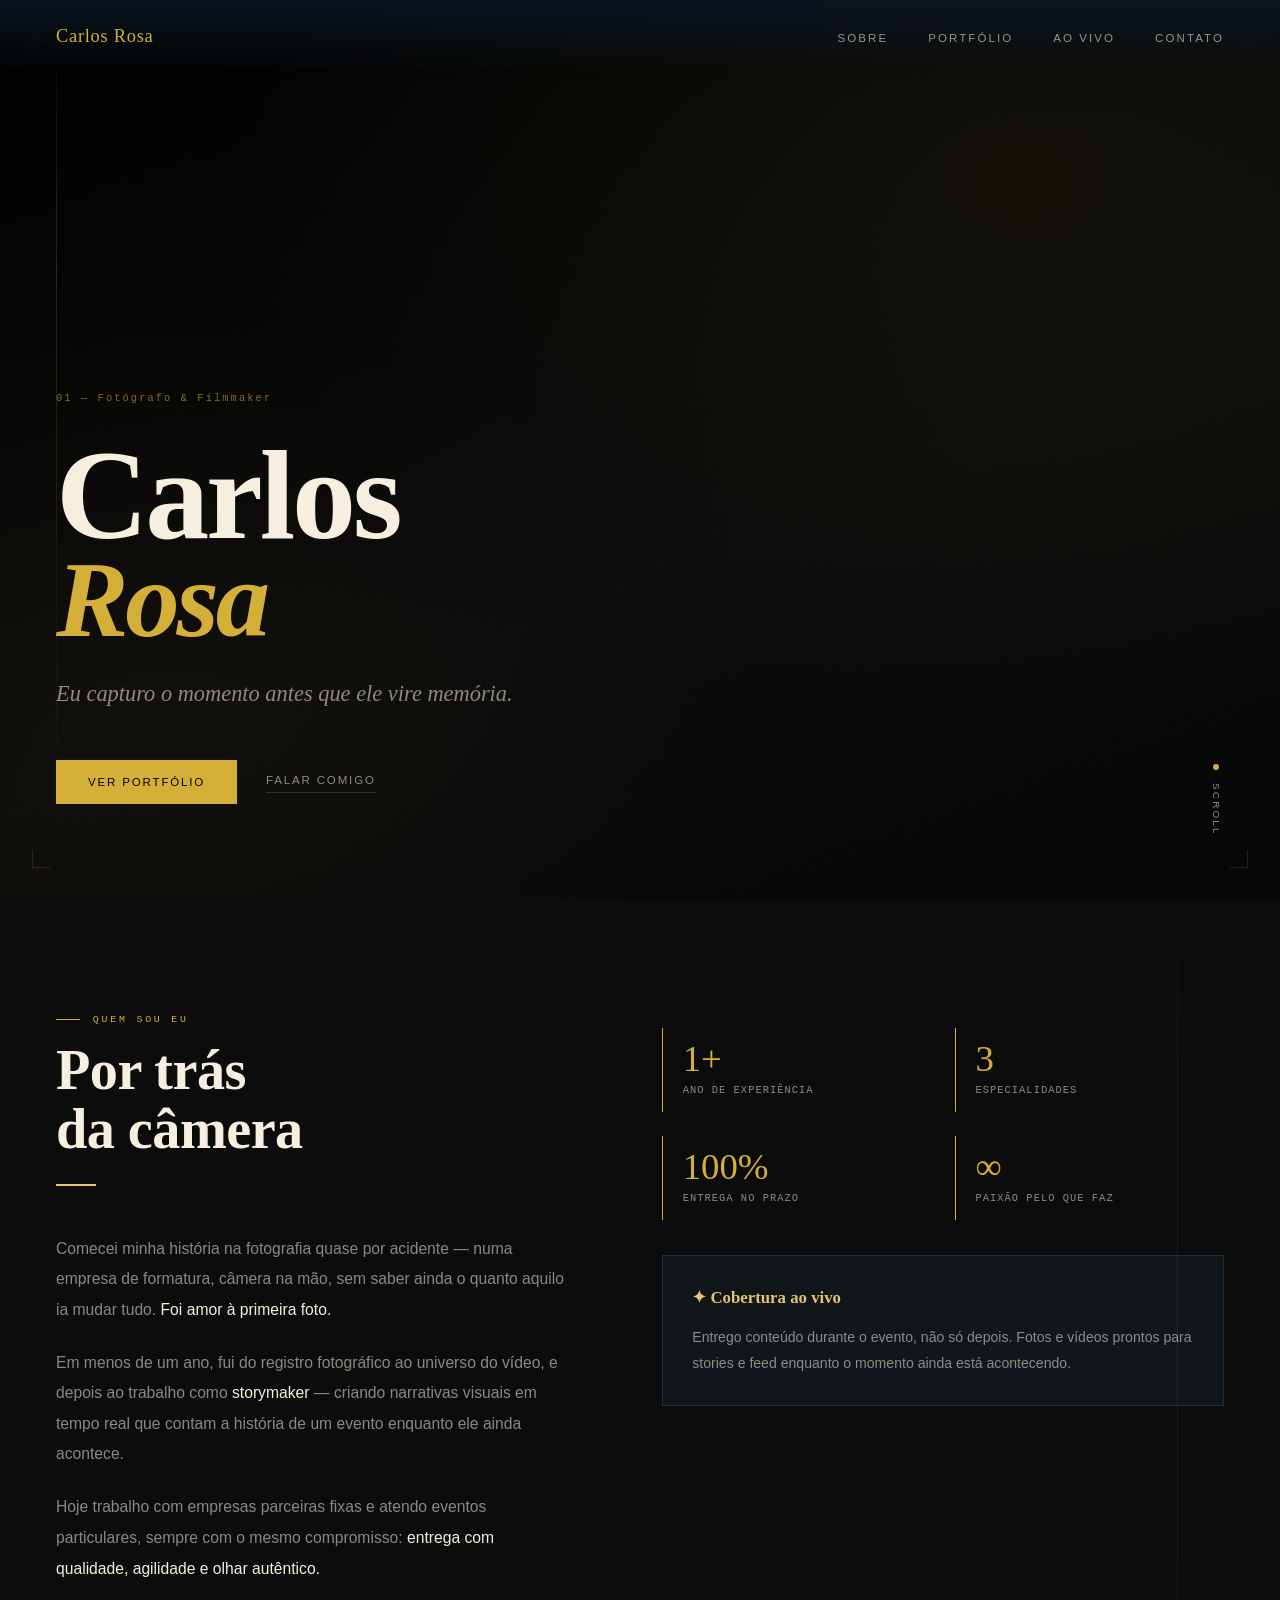
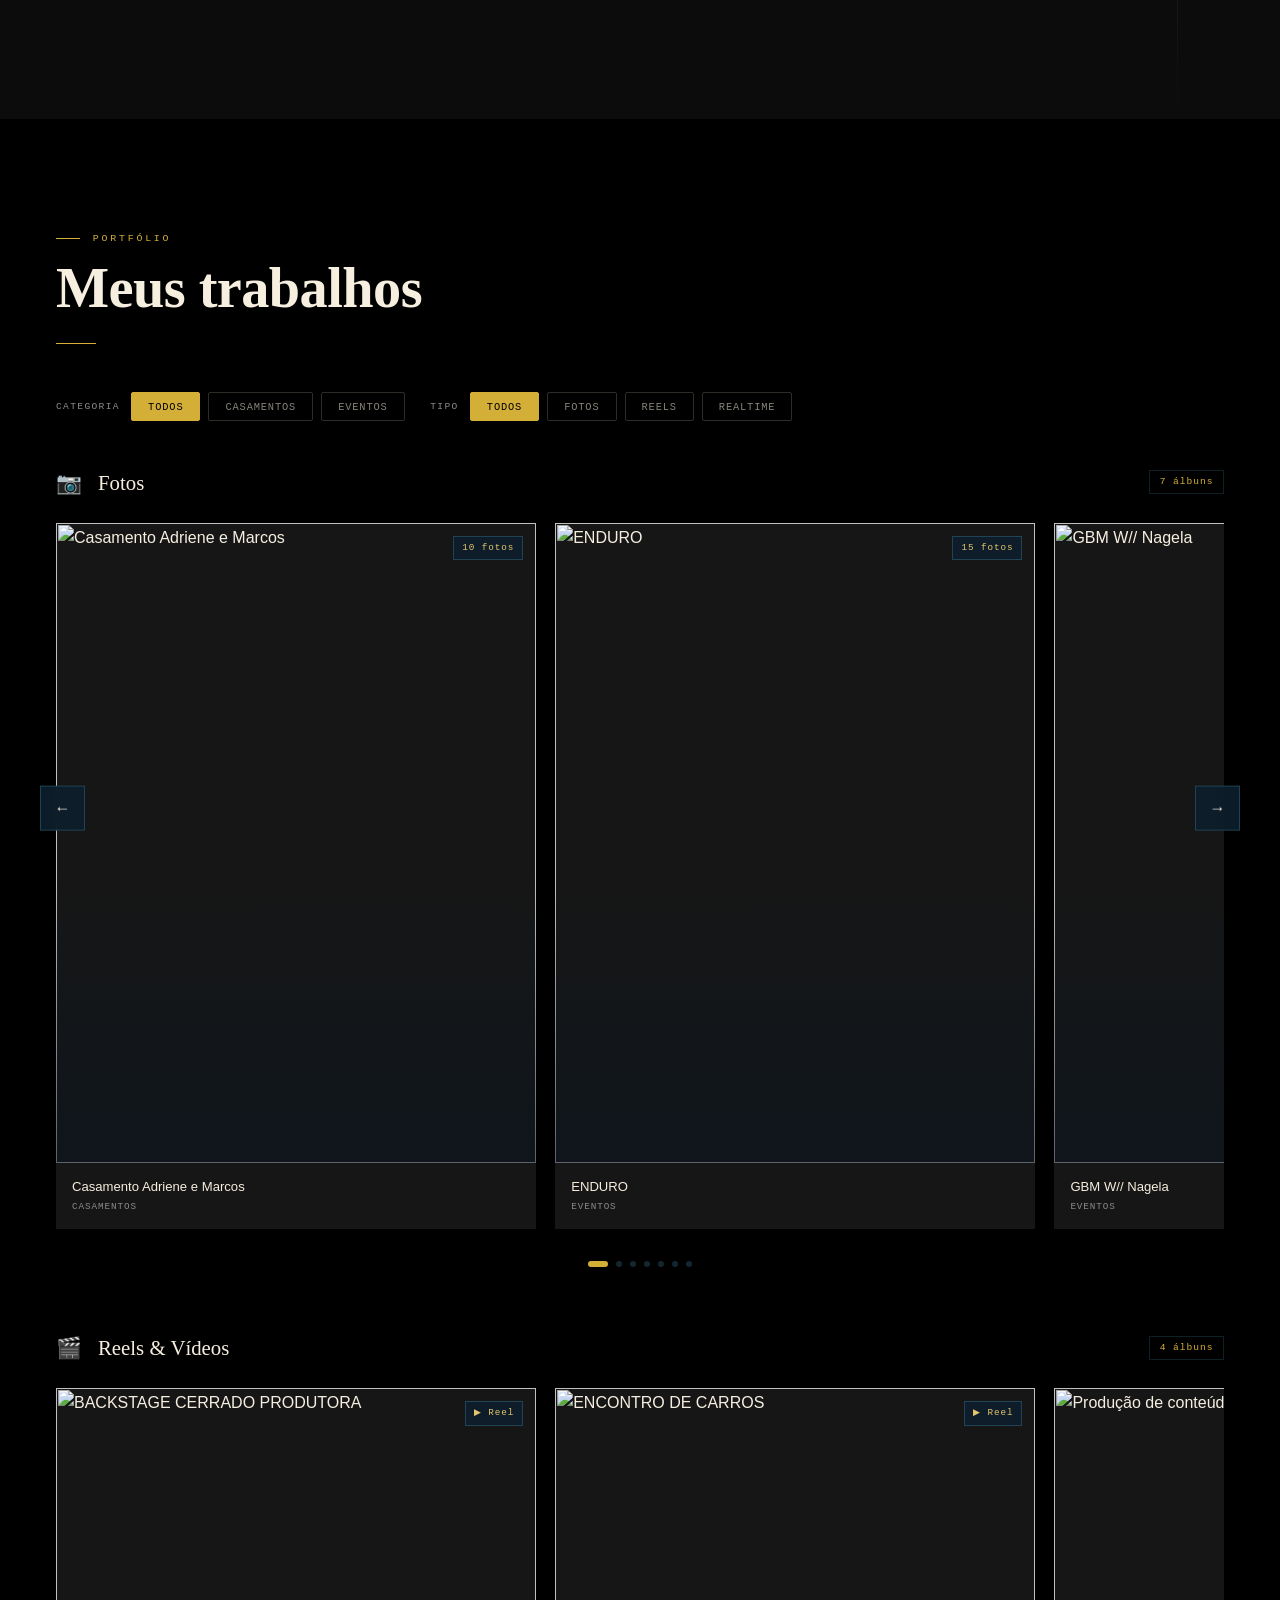
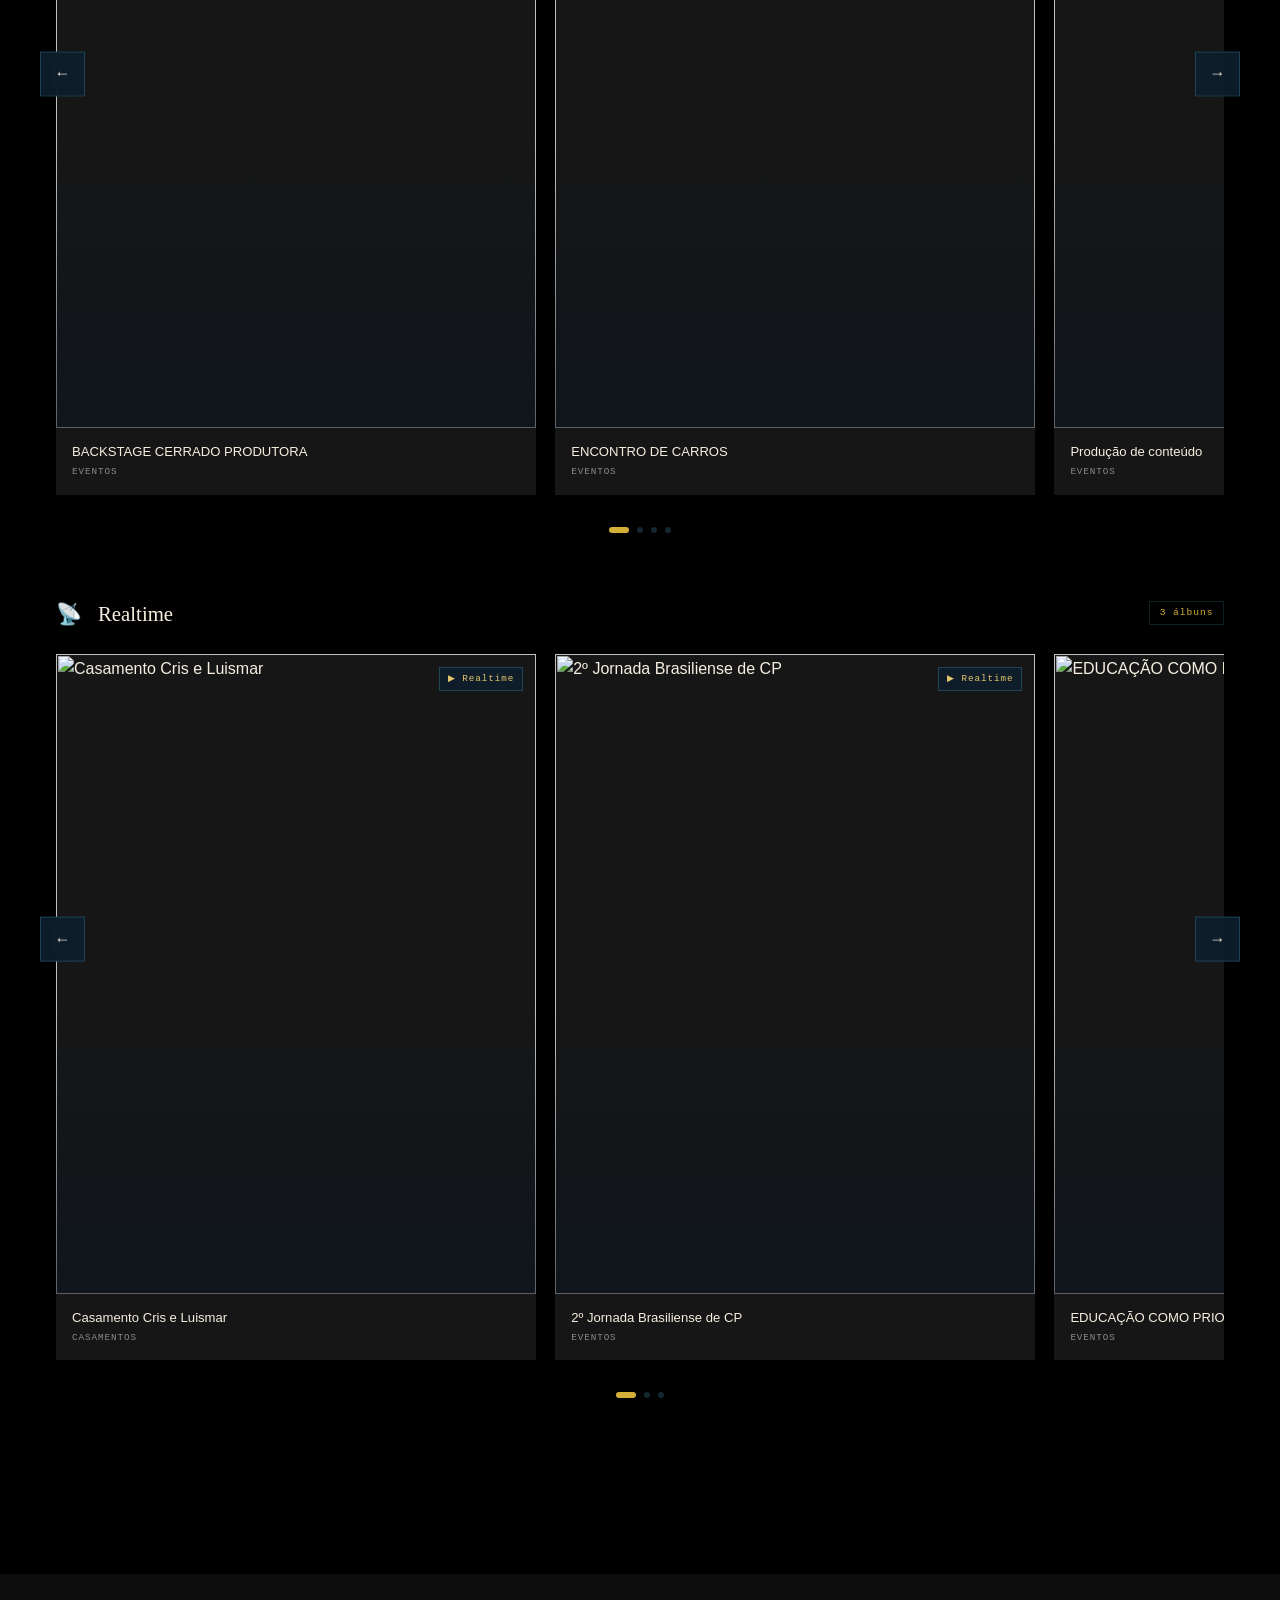
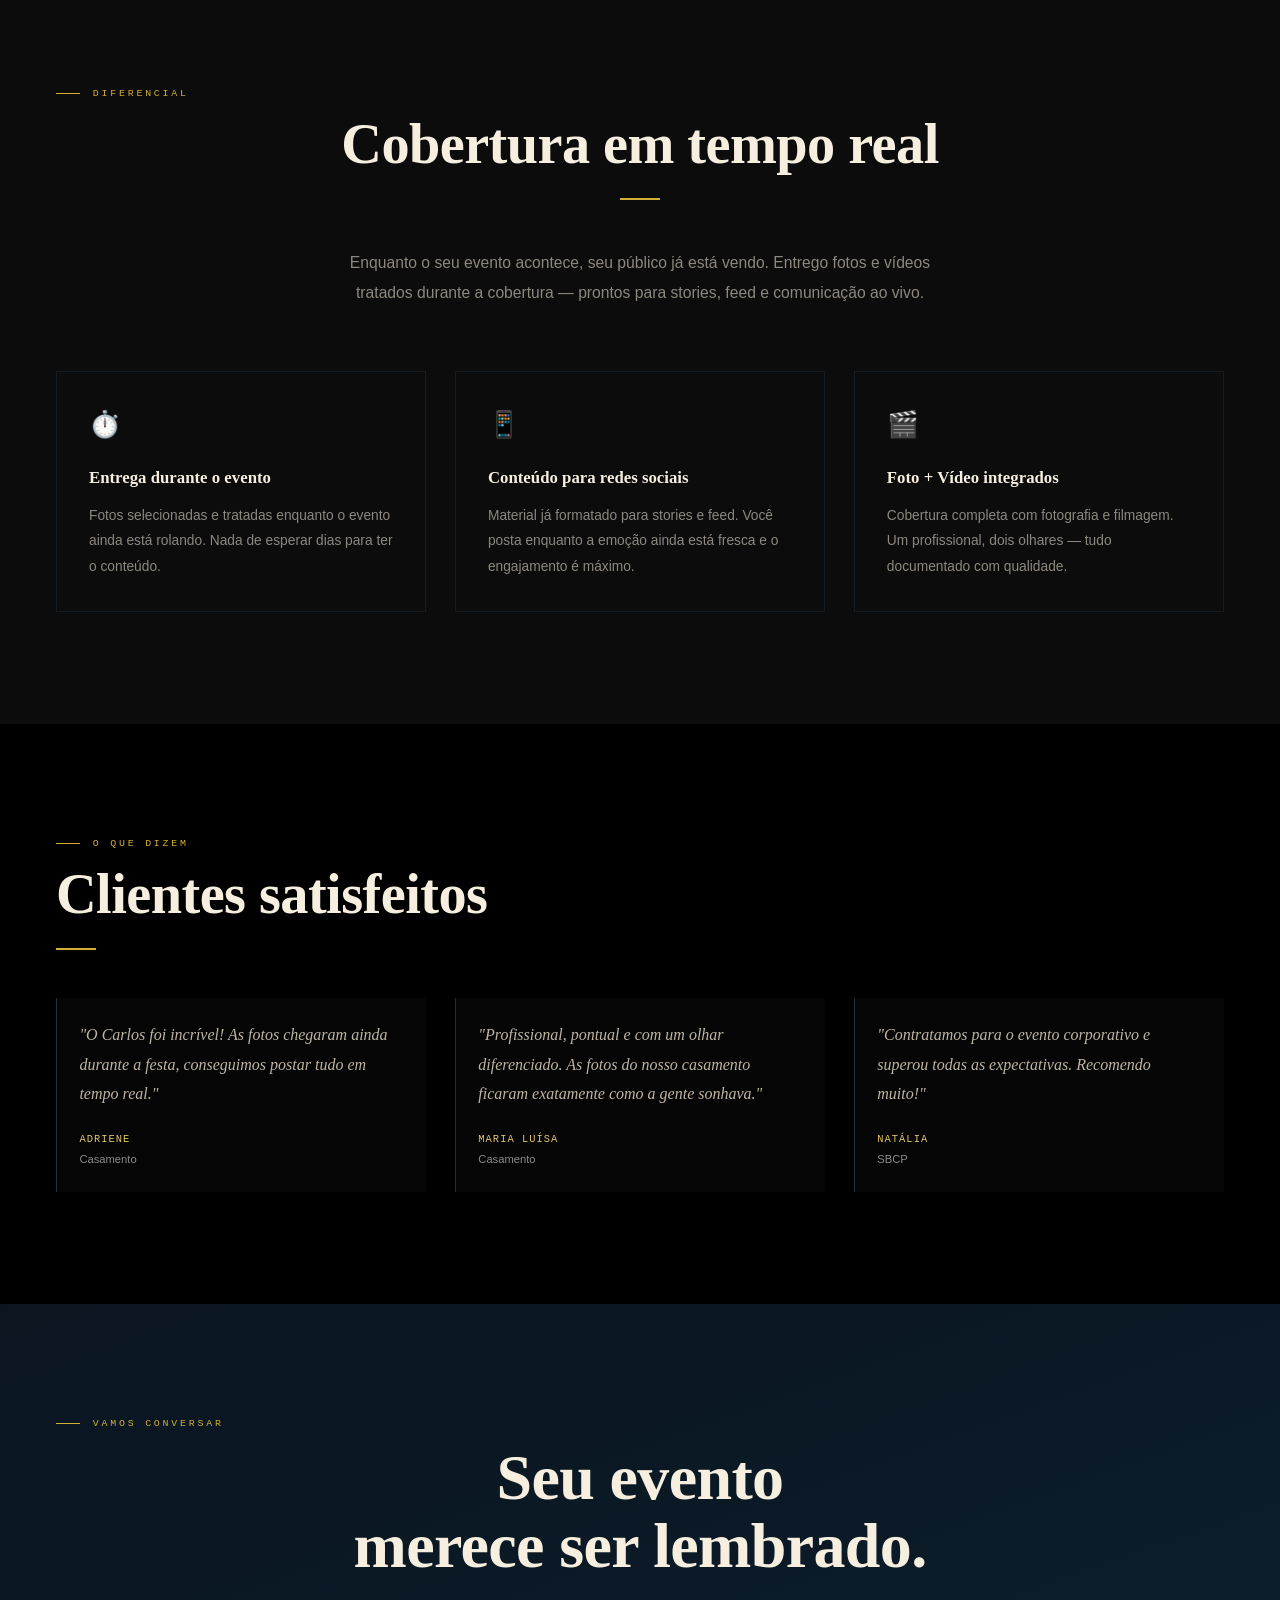
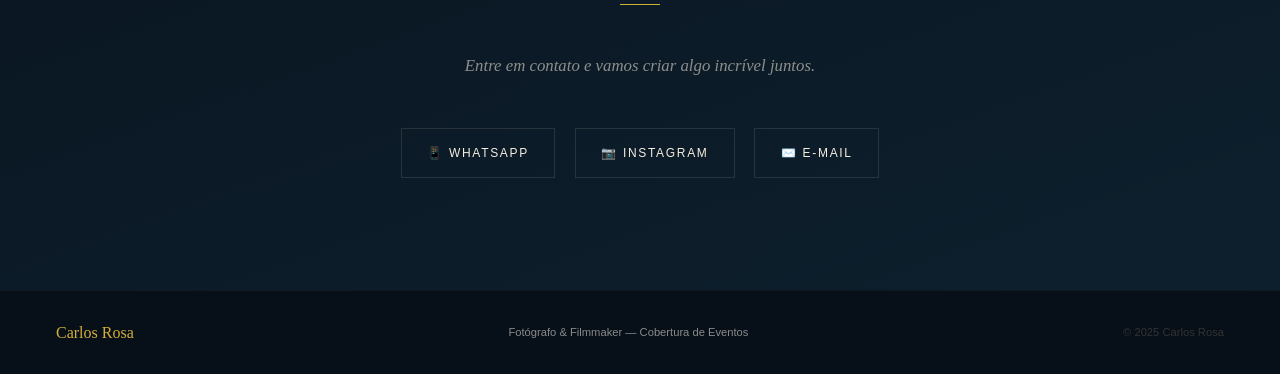
==== frontend/public/index.html @ 54f4d043 "feat: Master Architecture 12 Stages Delivery - End-to-End JWT/Java/Docker" ====
<html lang="pt-BR">

<head>
  <meta charset="UTF-8">
  <meta name="viewport" content="width=device-width, initial-scale=1.0">
  <title>Carlos Rosa — Fotógrafo &amp; Filmmaker</title>
  <meta http-equiv="Content-Security-Policy"
    content="default-src 'self' 'unsafe-inline' https: blob: data:; script-src 'self' 'unsafe-inline' https:; style-src 'self' 'unsafe-inline' https:; img-src 'self' data: blob: https:; media-src 'self' https: data:;">
  <link rel="preconnect" href="https://fonts.googleapis.com">
  <link rel="preconnect" href="https://fonts.gstatic.com" crossorigin>
  <link
    href="https://fonts.googleapis.com/css2?family=Cinzel:wght@400;500;600&family=Inter:wght@300;400;500&display=swap"
    rel="stylesheet">
  <link rel="stylesheet" href="./style.css">
</head>

<body style="">

  <nav>
    <a href="#" class="nav-logo">Carlos Rosa</a>
    <ul class="nav-links">
      <li><a href="#sobre">Sobre</a></li>
      <li><a href="#trabalhos">Portfólio</a></li>
      <li><a href="#ao-vivo">Ao Vivo</a></li>
      <li><a href="#contato">Contato</a></li>
    </ul>
  </nav>

  <section class="hero">
    <div class="hero-bg"></div>
    <div class="hero-line"></div>
    <div class="hero-frame"><i></i><i></i><i></i><i></i></div>
    <div class="hero-counter" style="position:relative">01 — Fotógrafo &amp; Filmmaker</div>
    <h1 class="hero-name" style="position:relative">
      Carlos
      <em>Rosa</em>
    </h1>
    <p class="hero-tagline" style="position:relative">Eu capturo o momento antes que ele vire memória.</p>
    <div class="hero-cta">
      <a href="#trabalhos" class="btn-p">Ver Portfólio</a>
      <a href="#contato" class="btn-s">Falar comigo</a>
    </div>
    <div class="hero-scroll">
      <div class="scroll-dot"></div>
      Scroll
    </div>
  </section>

  <section id="sobre">
    <div class="sobre-text reveal visible">
      <div class="s-label">Quem sou eu</div>
      <h2 class="s-title">Por trás<br>da câmera</h2>
      <div class="s-divider"></div>
      <p>Comecei minha história na fotografia quase por acidente — numa empresa de formatura, câmera na mão, sem saber
        ainda o quanto aquilo ia mudar tudo. <strong>Foi amor à primeira foto.</strong></p>
      <p>Em menos de um ano, fui do registro fotográfico ao universo do vídeo, e depois ao trabalho como
        <strong>storymaker</strong> — criando narrativas visuais em tempo real que contam a história de um evento
        enquanto ele ainda acontece.</p>
      <p>Hoje trabalho com empresas parceiras fixas e atendo eventos particulares, sempre com o mesmo compromisso:
        <strong>entrega com qualidade, agilidade e olhar autêntico.</strong></p>
    </div>
    <div class="sobre-right reveal visible">
      <div class="stats">
        <div class="stat">
          <div class="stat-n">1+</div>
          <div class="stat-l">Ano de experiência</div>
        </div>
        <div class="stat">
          <div class="stat-n">3</div>
          <div class="stat-l">Especialidades</div>
        </div>
        <div class="stat">
          <div class="stat-n">100%</div>
          <div class="stat-l">Entrega no prazo</div>
        </div>
        <div class="stat">
          <div class="stat-n">∞</div>
          <div class="stat-l">Paixão pelo que faz</div>
        </div>
      </div>
      <div class="dif-box">
        <h3>✦ Cobertura ao vivo</h3>
        <p>Entrego conteúdo durante o evento, não só depois. Fotos e vídeos prontos para stories e feed enquanto o
          momento ainda está acontecendo.</p>
      </div>
    </div>
  </section>

  <section id="trabalhos">
    <div class="s-label reveal visible">Portfólio</div>
    <h2 class="s-title reveal visible">Meus trabalhos</h2>
    <div class="s-divider reveal visible"></div>

    <div class="port-filters reveal visible">
      <div class="filter-group" id="filter-categoria">
        <span class="filter-group-label">Categoria</span>
        <button class="filter-btn active" data-filter-cat="todos">Todos</button>
        <button class="filter-btn" data-filter-cat="casamentos">Casamentos</button>
        <button class="filter-btn" data-filter-cat="eventos">Eventos</button>
      </div>
      <div class="filter-group" id="filter-tipo">
        <span class="filter-group-label">Tipo</span>
        <button class="filter-btn active" data-filter-tipo="todos">Todos</button>
        <button class="filter-btn" data-filter-tipo="fotos">Fotos</button>
        <button class="filter-btn" data-filter-tipo="reels">Reels</button>
        <button class="filter-btn" data-filter-tipo="realtime">Realtime</button>
      </div>
    </div>
    <div class="port-empty-msg" id="port-empty-msg">Nenhum álbum encontrado para esse filtro.</div>

    <div class="port-section reveal visible" id="port-fotos">
      <div class="port-section-header">
        <span class="port-section-icon">📷</span>
        <span class="port-section-title">Fotos</span>
        <span class="port-section-count" id="count-fotos">7 álbuns</span>
      </div>
      <div class="albums-wrapper">
        <button class="carousel-btn prev" onclick="scrollCarouselById('car-fotos',-1)">←</button>
        <div class="albums-carousel" id="car-fotos">
          <div class="album-card reveal visible" data-cat="casamentos">
            <div class="cover">
              <img src="https://drive.google.com/thumbnail?id=1Jc9SqKGNQ5qtxMv6Fc_HVQU8eThPb22C&amp;sz=w1200"
                alt="Casamento Adriene e Marcos " loading="lazy">
              <div class="album-count">10 fotos</div>
              <div class="album-play"><svg viewBox="0 0 24 24">
                  <polygon points="5,3 19,12 5,21"></polygon>
                </svg></div>
            </div>
            <div class="album-info">
              <div class="album-titulo">Casamento Adriene e Marcos </div>
              <div class="album-meta">casamentos</div>
            </div>
          </div>
          <div class="album-card reveal visible" data-cat="eventos">
            <div class="cover">
              <img src="https://drive.google.com/thumbnail?id=1uiZnkfCjHnlgOhXeVH4slyiOYmivacVy&amp;sz=w1200"
                alt="ENDURO" loading="lazy">
              <div class="album-count">15 fotos</div>
              <div class="album-play"><svg viewBox="0 0 24 24">
                  <polygon points="5,3 19,12 5,21"></polygon>
                </svg></div>
            </div>
            <div class="album-info">
              <div class="album-titulo">ENDURO</div>
              <div class="album-meta">eventos</div>
            </div>
          </div>
          <div class="album-card reveal" data-cat="eventos">
            <div class="cover">
              <img src="https://drive.google.com/thumbnail?id=1dOCP_e53WtZkm-WHiJS7ZhuVLc-XlGSk&amp;sz=w1200"
                alt="GBM W// Nagela " loading="lazy">
              <div class="album-count">9 fotos</div>
              <div class="album-play"><svg viewBox="0 0 24 24">
                  <polygon points="5,3 19,12 5,21"></polygon>
                </svg></div>
            </div>
            <div class="album-info">
              <div class="album-titulo">GBM W// Nagela </div>
              <div class="album-meta">eventos</div>
            </div>
          </div>
          <div class="album-card reveal" data-cat="casamentos">
            <div class="cover">
              <img src="https://drive.google.com/thumbnail?id=1IYcSlOkoiKWxY4iFOIu9rJM1QBCb0xCX&amp;sz=w1200"
                alt="M&amp;D" loading="lazy">
              <div class="album-count">18 fotos</div>
              <div class="album-play"><svg viewBox="0 0 24 24">
                  <polygon points="5,3 19,12 5,21"></polygon>
                </svg></div>
            </div>
            <div class="album-info">
              <div class="album-titulo">M&amp;D</div>
              <div class="album-meta">casamentos</div>
            </div>
          </div>
          <div class="album-card reveal" data-cat="eventos">
            <div class="cover">
              <img src="https://drive.google.com/thumbnail?id=16Lpm7OHWbq4rY39_KDuZrRU1xnDPjRnj&amp;sz=w1200"
                alt="Aniversaria Mimo bar " loading="lazy">
              <div class="album-count">16 fotos</div>
              <div class="album-play"><svg viewBox="0 0 24 24">
                  <polygon points="5,3 19,12 5,21"></polygon>
                </svg></div>
            </div>
            <div class="album-info">
              <div class="album-titulo">Aniversaria Mimo bar </div>
              <div class="album-meta">eventos</div>
            </div>
          </div>
          <div class="album-card reveal" data-cat="eventos">
            <div class="cover">
              <img src="https://drive.google.com/thumbnail?id=1QtCAdnFRQVQclVHHUV-QXUyIbRHqNR93&amp;sz=w1200"
                alt="Quintal da Tia Sandra " loading="lazy">
              <div class="album-count">16 fotos</div>
              <div class="album-play"><svg viewBox="0 0 24 24">
                  <polygon points="5,3 19,12 5,21"></polygon>
                </svg></div>
            </div>
            <div class="album-info">
              <div class="album-titulo">Quintal da Tia Sandra </div>
              <div class="album-meta">eventos</div>
            </div>
          </div>
          <div class="album-card reveal" data-cat="eventos">
            <div class="cover">
              <img src="https://drive.google.com/thumbnail?id=1ksvw5-ftg2viXcc9H8DMYGKGKLSbtGlG&amp;sz=w1200"
                alt="Cofeci " loading="lazy">
              <div class="album-count">13 fotos</div>
              <div class="album-play"><svg viewBox="0 0 24 24">
                  <polygon points="5,3 19,12 5,21"></polygon>
                </svg></div>
            </div>
            <div class="album-info">
              <div class="album-titulo">Cofeci </div>
              <div class="album-meta">eventos</div>
            </div>
          </div>
        </div>
        <button class="carousel-btn next" onclick="scrollCarouselById('car-fotos',1)">→</button>
      </div>
      <div class="carousel-dots" id="dots-fotos">
        <div class="carousel-dot active" data-car="car-fotos" data-i="0"
          onclick="goToSlide('car-fotos','dots-fotos',0)"></div>
        <div class="carousel-dot " data-car="car-fotos" data-i="1" onclick="goToSlide('car-fotos','dots-fotos',1)">
        </div>
        <div class="carousel-dot " data-car="car-fotos" data-i="2" onclick="goToSlide('car-fotos','dots-fotos',2)">
        </div>
        <div class="carousel-dot " data-car="car-fotos" data-i="3" onclick="goToSlide('car-fotos','dots-fotos',3)">
        </div>
        <div class="carousel-dot " data-car="car-fotos" data-i="4" onclick="goToSlide('car-fotos','dots-fotos',4)">
        </div>
        <div class="carousel-dot " data-car="car-fotos" data-i="5" onclick="goToSlide('car-fotos','dots-fotos',5)">
        </div>
        <div class="carousel-dot " data-car="car-fotos" data-i="6" onclick="goToSlide('car-fotos','dots-fotos',6)">
        </div>
      </div>
    </div>

    <div class="port-section reveal visible" id="port-reels">
      <div class="port-section-header">
        <span class="port-section-icon">🎬</span>
        <span class="port-section-title">Reels &amp; Vídeos</span>
        <span class="port-section-count" id="count-reels">4 álbuns</span>
      </div>
      <div class="albums-wrapper">
        <button class="carousel-btn prev" onclick="scrollCarouselById('car-reels',-1)">←</button>
        <div class="albums-carousel" id="car-reels">
          <div class="album-card reveal visible" data-cat="eventos">
            <div class="cover">
              <img src="https://drive.google.com/thumbnail?id=1bf9EtzUcv9dQm2quSI3yljkFKQLZYVzK&amp;sz=w1200"
                alt="BACKSTAGE CERRADO PRODUTORA " loading="lazy">
              <div class="album-count">▶ Reel</div>
              <div class="album-play"><svg viewBox="0 0 24 24">
                  <polygon points="5,3 19,12 5,21"></polygon>
                </svg></div>
            </div>
            <div class="album-info">
              <div class="album-titulo">BACKSTAGE CERRADO PRODUTORA </div>
              <div class="album-meta">eventos</div>
            </div>
          </div>
          <div class="album-card reveal visible" data-cat="eventos">
            <div class="cover">
              <img src="https://drive.google.com/thumbnail?id=1fPpzdWMF76b6qxvkHR_4ZWL-c6Xw_Yy2&amp;sz=w1200"
                alt="ENCONTRO DE CARROS " loading="lazy">
              <div class="album-count">▶ Reel</div>
              <div class="album-play"><svg viewBox="0 0 24 24">
                  <polygon points="5,3 19,12 5,21"></polygon>
                </svg></div>
            </div>
            <div class="album-info">
              <div class="album-titulo">ENCONTRO DE CARROS </div>
              <div class="album-meta">eventos</div>
            </div>
          </div>
          <div class="album-card reveal" data-cat="eventos">
            <div class="cover">
              <img src="https://drive.google.com/thumbnail?id=1XeF7uw_KLAyFowr9MtIFkOLlGIlJ_baA&amp;sz=w1200"
                alt="Produção de conteúdo " loading="lazy">
              <div class="album-count">▶ Reel</div>
              <div class="album-play"><svg viewBox="0 0 24 24">
                  <polygon points="5,3 19,12 5,21"></polygon>
                </svg></div>
            </div>
            <div class="album-info">
              <div class="album-titulo">Produção de conteúdo </div>
              <div class="album-meta">eventos</div>
            </div>
          </div>
          <div class="album-card reveal" data-cat="casamentos">
            <div class="cover">
              <img src="https://drive.google.com/thumbnail?id=1Ajo1ydx2XuvSFz0kZm0x8Yz1xi8Ny0pA&amp;sz=w1200"
                alt="Laísa &amp; Matheus " loading="lazy">
              <div class="album-count">▶ Reel</div>
              <div class="album-play"><svg viewBox="0 0 24 24">
                  <polygon points="5,3 19,12 5,21"></polygon>
                </svg></div>
            </div>
            <div class="album-info">
              <div class="album-titulo">Laísa &amp; Matheus </div>
              <div class="album-meta">casamentos</div>
            </div>
          </div>
        </div>
        <button class="carousel-btn next" onclick="scrollCarouselById('car-reels',1)">→</button>
      </div>
      <div class="carousel-dots" id="dots-reels">
        <div class="carousel-dot active" data-car="car-reels" data-i="0"
          onclick="goToSlide('car-reels','dots-reels',0)"></div>
        <div class="carousel-dot " data-car="car-reels" data-i="1" onclick="goToSlide('car-reels','dots-reels',1)">
        </div>
        <div class="carousel-dot " data-car="car-reels" data-i="2" onclick="goToSlide('car-reels','dots-reels',2)">
        </div>
        <div class="carousel-dot " data-car="car-reels" data-i="3" onclick="goToSlide('car-reels','dots-reels',3)">
        </div>
      </div>
    </div>

    <div class="port-section reveal visible" id="port-realtime">
      <div class="port-section-header">
        <span class="port-section-icon">📡</span>
        <span class="port-section-title">Realtime</span>
        <span class="port-section-count" id="count-realtime">3 álbuns</span>
      </div>
      <div class="albums-wrapper">
        <button class="carousel-btn prev" onclick="scrollCarouselById('car-realtime',-1)">←</button>
        <div class="albums-carousel" id="car-realtime">
          <div class="album-card reveal visible" data-cat="casamentos">
            <div class="cover">
              <img src="https://drive.google.com/thumbnail?id=1SmxY5wK5YZ6ov2zV61wAkWKTqctXqF5o&amp;sz=w1200"
                alt="Casamento Cris e Luismar" loading="lazy">
              <div class="album-count">▶ Realtime</div>
              <div class="album-play"><svg viewBox="0 0 24 24">
                  <polygon points="5,3 19,12 5,21"></polygon>
                </svg></div>
            </div>
            <div class="album-info">
              <div class="album-titulo">Casamento Cris e Luismar</div>
              <div class="album-meta">casamentos</div>
            </div>
          </div>
          <div class="album-card reveal visible" data-cat="eventos">
            <div class="cover">
              <img src="https://drive.google.com/thumbnail?id=1mThBlLIDjpvRH8wzKsF48OFBppx8viIM&amp;sz=w1200"
                alt="2º Jornada Brasiliense de CP" loading="lazy">
              <div class="album-count">▶ Realtime</div>
              <div class="album-play"><svg viewBox="0 0 24 24">
                  <polygon points="5,3 19,12 5,21"></polygon>
                </svg></div>
            </div>
            <div class="album-info">
              <div class="album-titulo">2º Jornada Brasiliense de CP</div>
              <div class="album-meta">eventos</div>
            </div>
          </div>
          <div class="album-card reveal" data-cat="eventos">
            <div class="cover">
              <img src="https://drive.google.com/thumbnail?id=1YNmsg3Hk4imGZN6RT_dtxr0_VhTdBjKu&amp;sz=w1200"
                alt="EDUCAÇÃO COMO PRIORIDADE " loading="lazy">
              <div class="album-count">▶ Realtime</div>
              <div class="album-play"><svg viewBox="0 0 24 24">
                  <polygon points="5,3 19,12 5,21"></polygon>
                </svg></div>
            </div>
            <div class="album-info">
              <div class="album-titulo">EDUCAÇÃO COMO PRIORIDADE </div>
              <div class="album-meta">eventos</div>
            </div>
          </div>
        </div>
        <button class="carousel-btn next" onclick="scrollCarouselById('car-realtime',1)">→</button>
      </div>
      <div class="carousel-dots" id="dots-realtime">
        <div class="carousel-dot active" data-car="car-realtime" data-i="0"
          onclick="goToSlide('car-realtime','dots-realtime',0)"></div>
        <div class="carousel-dot " data-car="car-realtime" data-i="1"
          onclick="goToSlide('car-realtime','dots-realtime',1)"></div>
        <div class="carousel-dot " data-car="car-realtime" data-i="2"
          onclick="goToSlide('car-realtime','dots-realtime',2)"></div>
      </div>
    </div>
  </section>

  <!-- MODAL DE ÁLBUM -->
  <div id="album-modal" class="">
    <div class="modal-header">
      <div>
        <h2 id="modal-titulo">Quintal da Tia Sandra </h2>
        <span id="modal-meta">eventos — 16 fotos</span>
      </div>
      <button class="modal-close" onclick="fecharModal()">✕</button>
    </div>
    <div class="modal-body">
      <div id="modal-content">
        <img class="modal-main-img" id="modal-main"
          src="https://drive.google.com/thumbnail?id=1W5AHpaSHHIDy1LHl_U8DvYykImalfmai&amp;sz=w1200" alt="foto"
          onclick="nextFoto()">

        <div class="modal-nav">
          <button onclick="navFoto(-1)">← Anterior</button>
          <button onclick="navFoto(1)">Próxima →</button>
        </div>
        <div class="modal-thumbs">

          <div class="modal-thumb active" onclick="irFoto(0)">
            <img src="https://drive.google.com/thumbnail?id=1W5AHpaSHHIDy1LHl_U8DvYykImalfmai&amp;sz=w1200"
              alt="thumb 1" loading="lazy">
          </div>
          <div class="modal-thumb " onclick="irFoto(1)">
            <img src="https://drive.google.com/thumbnail?id=1TJfZ5uqfk4s_iVo5CMif7ikGSCqM6IpO&amp;sz=w1200"
              alt="thumb 2" loading="lazy">
          </div>
          <div class="modal-thumb " onclick="irFoto(2)">
            <img src="https://drive.google.com/thumbnail?id=1zg-OFJnGfyuX2jAPLTYsP03W3qJYZDpP&amp;sz=w1200"
              alt="thumb 3" loading="lazy">
          </div>
          <div class="modal-thumb " onclick="irFoto(3)">
            <img src="https://drive.google.com/thumbnail?id=1rcdzbv_fZirGOLHzktrtOa3Zan2W05Uq&amp;sz=w1200"
              alt="thumb 4" loading="lazy">
          </div>
          <div class="modal-thumb " onclick="irFoto(4)">
            <img src="https://drive.google.com/thumbnail?id=1_jZ2NEmGS89CrhD0EeVyq8yME2KimK4v&amp;sz=w1200"
              alt="thumb 5" loading="lazy">
          </div>
          <div class="modal-thumb " onclick="irFoto(5)">
            <img src="https://drive.google.com/thumbnail?id=1_J3rbVEJsC86sUFNiFpBK9IKb69RLiYE&amp;sz=w1200"
              alt="thumb 6" loading="lazy">
          </div>
          <div class="modal-thumb " onclick="irFoto(6)">
            <img src="https://drive.google.com/thumbnail?id=1R1W2xdz2TVRx27zMaO8g-pC-GKOA6tAg&amp;sz=w1200"
              alt="thumb 7" loading="lazy">
          </div>
          <div class="modal-thumb " onclick="irFoto(7)">
            <img src="https://drive.google.com/thumbnail?id=1wLwuXXvbv9T4B3wt1npr35GhYLdqydZ4&amp;sz=w1200"
              alt="thumb 8" loading="lazy">
          </div>
          <div class="modal-thumb " onclick="irFoto(8)">
            <img src="https://drive.google.com/thumbnail?id=1910PlbzpUigbBhZqvCVE7j9zloEdW_E7&amp;sz=w1200"
              alt="thumb 9" loading="lazy">
          </div>
          <div class="modal-thumb " onclick="irFoto(9)">
            <img src="https://drive.google.com/thumbnail?id=1n9PnlAdTv6YtitTpAhjzTu7tiMG_mj0p&amp;sz=w1200"
              alt="thumb 10" loading="lazy">
          </div>
          <div class="modal-thumb " onclick="irFoto(10)">
            <img src="https://drive.google.com/thumbnail?id=12NdWsgYD_DV2LntId3LLRRQJcMwX1qwv&amp;sz=w1200"
              alt="thumb 11" loading="lazy">
          </div>
          <div class="modal-thumb " onclick="irFoto(11)">
            <img src="https://drive.google.com/thumbnail?id=1CvlWX7c34FtQo-ZB7WlHkXkIjBBwkb0L&amp;sz=w1200"
              alt="thumb 12" loading="lazy">
          </div>
          <div class="modal-thumb " onclick="irFoto(12)">
            <img src="https://drive.google.com/thumbnail?id=1MkW2gXStqmMdEioF1xeegSL51DXuSkRr&amp;sz=w1200"
              alt="thumb 13" loading="lazy">
          </div>
          <div class="modal-thumb " onclick="irFoto(13)">
            <img src="https://drive.google.com/thumbnail?id=1C0WdtU18Yql7zTZC_1ZSsQxiGchaiYLg&amp;sz=w1200"
              alt="thumb 14" loading="lazy">
          </div>
          <div class="modal-thumb " onclick="irFoto(14)">
            <img src="https://drive.google.com/thumbnail?id=1pTUZSj1kXKYBYU3j55_Dho0cxAekV9e6&amp;sz=w1200"
              alt="thumb 15" loading="lazy">
          </div>
          <div class="modal-thumb " onclick="irFoto(15)">
            <img src="https://drive.google.com/thumbnail?id=1OezZr78KDg4hDtYW8XPTOUIxozS1tc_F&amp;sz=w1200"
              alt="thumb 16" loading="lazy">
          </div>
        </div>
      </div>
    </div>
  </div>

  <section id="ao-vivo">
    <div class="s-label reveal visible">Diferencial</div>
    <h2 class="s-title reveal visible">Cobertura em tempo real</h2>
    <div class="s-divider reveal visible"></div>
    <p class="reveal visible"
      style="max-width:40rem;margin:0 auto;color:var(--cream-dim);font-size:.98rem;line-height:1.9">Enquanto o seu
      evento acontece, seu público já está vendo. Entrego fotos e vídeos tratados durante a cobertura — prontos para
      stories, feed e comunicação ao vivo.</p>
    <div class="ao-vivo-grid">
      <div class="av-card reveal visible">
        <div class="av-icon">⏱️</div>
        <h3>Entrega durante o evento</h3>
        <p>Fotos selecionadas e tratadas enquanto o evento ainda está rolando. Nada de esperar dias para ter o conteúdo.
        </p>
      </div>
      <div class="av-card reveal visible">
        <div class="av-icon">📱</div>
        <h3>Conteúdo para redes sociais</h3>
        <p>Material já formatado para stories e feed. Você posta enquanto a emoção ainda está fresca e o engajamento é
          máximo.</p>
      </div>
      <div class="av-card reveal visible">
        <div class="av-icon">🎬</div>
        <h3>Foto + Vídeo integrados</h3>
        <p>Cobertura completa com fotografia e filmagem. Um profissional, dois olhares — tudo documentado com qualidade.
        </p>
      </div>
    </div>
  </section>

  <section id="depoimentos">
    <div class="s-label reveal visible">O que dizem</div>
    <h2 class="s-title reveal visible">Clientes satisfeitos</h2>
    <div class="s-divider reveal visible"></div>
    <div class="dep-grid" id="dep-grid">
      <div class="dep reveal visible">
        <div class="dep-txt">"O Carlos foi incrível! As fotos chegaram ainda durante a festa, conseguimos postar tudo em
          tempo real."</div>
        <div class="dep-autor">Adriene</div>
        <div class="dep-ev">Casamento </div>
      </div>
      <div class="dep reveal visible">
        <div class="dep-txt">"Profissional, pontual e com um olhar diferenciado. As fotos do nosso casamento ficaram
          exatamente como a gente sonhava."</div>
        <div class="dep-autor">Maria Luísa </div>
        <div class="dep-ev">Casamento </div>
      </div>
      <div class="dep reveal visible">
        <div class="dep-txt">"Contratamos para o evento corporativo e superou todas as expectativas. Recomendo muito!"
        </div>
        <div class="dep-autor">Natália </div>
        <div class="dep-ev">SBCP</div>
      </div>
    </div>
  </section>

  <section id="contato">
    <div class="s-label reveal visible">Vamos conversar</div>
    <h2 class="s-title reveal visible">Seu evento<br>merece ser lembrado.</h2>
    <div class="s-divider reveal visible"></div>
    <p class="contato-sub reveal visible">Entre em contato e vamos criar algo incrível juntos.</p>
    <div class="contato-links reveal visible">
      <a id="link-whatsapp" href="https://wa.me/5561920011100" class="c-link" target="_blank">📱 WhatsApp</a>
      <a id="link-instagram" href="https://instagram.com/carloshraa" class="c-link" target="_blank">📷 Instagram</a>
      <a id="link-email" href="mailto:Carlosmov.contato@gmail.com" class="c-link">✉️ E-mail</a>
    </div>
  </section>

  <footer>
    <div class="logo">Carlos Rosa</div>
    <p>Fotógrafo &amp; Filmmaker — Cobertura de Eventos</p>
    <span id="acesso-oculto" onclick="toggleSenhaBox()">© 2025 Carlos Rosa</span>
  </footer>

  <!-- SENHA -->
  <div id="senha-box" style="display: none;">
    <input type="password" id="campo-senha" placeholder="Senha" onkeydown="if(event.key==='Enter')verificarSenha()">
    <span id="senha-erro" style="display:none">Senha incorreta</span>
    <button onclick="verificarSenha()">Entrar</button>
  </div>

  <!-- PAINEL -->
  <div id="painel-edicao" class="">
    <div class="painel-topo">
      <div>
        <div style="font-family:var(--serif);font-size:1.1rem;color:var(--blue)">Editar portfólio</div>
        <div id="salvo-msg" style="opacity: 0;">✓ Salvo automaticamente</div>
      </div>
      <div style="display:flex;gap:.5rem;align-items:center">
        <button onclick="exportarDados()" title="Exportar dados"
          style="background:none;border:1px solid rgba(74,155,190,0.3);color:var(--blue);padding:.3rem .7rem;cursor:pointer;font-size:.72rem;border-radius:2px">
          📤 Exportar dados
        </button>
        <button onclick="exportarHTML()" title="Exportar HTML completo"
          style="background: var(--blue); border: medium; color: var(--ink); padding: 0.3rem 0.7rem; cursor: pointer; font-size: 0.72rem; border-radius: 2px; font-weight: 600;">
          ⬇ Exportar HTML
        </button>
        <button class="btn-fechar" onclick="fecharPainel()">✕</button>
      </div>
    </div>
    <div class="painel-corpo">
      <p class="sub">Tudo salva sozinho enquanto você digita.</p>

      <div class="p-sec">
        <h3>📞 Contatos</h3>
        <div class="campo"><label>WhatsApp (só números)</label><input id="ed-wpp" oninput="salvarContatos()"></div>
        <div class="campo"><label>Instagram (sem @)</label><input id="ed-ig" oninput="salvarContatos()"></div>
        <div class="campo"><label>E-mail</label><input id="ed-email" type="email" placeholder="seu@email.com"
            oninput="salvarContatos()"></div>
      </div>

      <div class="p-sec">
        <h3>🗂️ Álbuns do portfólio</h3>
        <div class="instrucao">
          <strong>Como usar:</strong><br>
          Cada álbum tem um nome, categoria e lista de fotos/vídeos.<br>
          <strong>Fotos:</strong> link do Google Drive (compartilhar → qualquer pessoa)<br>
          <strong>Vídeos:</strong> link do YouTube (normal ou Shorts — ambos funcionam)
        </div>
        <div id="albums-lista">
          <div
            style="margin-bottom:.8rem;padding:.9rem;background:#0d1f2d;border-radius:2px;border:1px solid rgba(74,155,190,0.1)">
            <div style="display:flex;gap:.4rem;margin-bottom:.5rem;flex-wrap:wrap">
              <input id="alb-nome-0" value="Casamento Adriene e Marcos " placeholder="Nome do álbum"
                oninput="coletarESalvarAlbums()"
                style="flex:1;min-width:120px;background:#162c3e;border:1px solid rgba(74,155,190,0.2);color:var(--cream);padding:.4rem .6rem;font-size:.76rem;border-radius:2px">
              <select id="alb-cat-0" onchange="coletarESalvarAlbums()"
                style="background:#162c3e;border:1px solid rgba(74,155,190,0.2);color:var(--cream);padding:.4rem;font-size:.73rem;border-radius:2px">
                <option value="casamentos" selected="">Casamento</option>
                <option value="eventos">Evento</option>
                <option value="aniversarios">Aniversário</option>
                <option value="videos">Vídeo</option>
              </select>
              <select id="alb-tipo-0" onchange="coletarESalvarAlbums()"
                style="background:#162c3e;border:1px solid rgba(74,155,190,0.2);color:var(--cream);padding:.4rem;font-size:.73rem;border-radius:2px">
                <option value="fotos" selected="">📷 Fotos</option>
                <option value="video">🎬 Reels</option>
                <option value="realtime">📡 Realtime</option>
              </select>
              <button onclick="removerAlbum(0)" title="Apagar álbum"
                style="background:none;border:1px solid rgba(224,0,80,0.25);color:rgba(224,0,80,0.6);padding:.4rem .6rem;cursor:pointer;font-size:.78rem;border-radius:2px;white-space:nowrap"
                onmouseover="this.style.background='rgba(224,0,80,0.15)';this.style.color='#e05'"
                onmouseout="this.style.background='none';this.style.color='rgba(224,0,80,0.6)'">🗑 Apagar</button>
            </div>
            <input id="alb-capa-0"
              value="https://drive.google.com/file/d/1Jc9SqKGNQ5qtxMv6Fc_HVQU8eThPb22C/view?usp=drivesdk"
              placeholder="Link da capa (Google Drive)" oninput="coletarESalvarAlbums()"
              style="width:100%;background:#162c3e;border:1px solid rgba(74,155,190,0.2);color:var(--cream);padding:.4rem .6rem;font-size:.74rem;border-radius:2px;margin-bottom:.4rem">
            <div
              style="font-size:.62rem;color:var(--muted);letter-spacing:.08em;text-transform:uppercase;margin-bottom:.3rem">
              Mídias</div>

            <div style="display:flex;gap:.3rem;margin-bottom:.3rem">
              <input id="alb-midia-0-0"
                value="https://drive.google.com/file/d/1iejwmcBSXG-nQFru5YmJACh49O12AC3c/view?usp=drivesdk"
                placeholder="Link foto (Drive) ou vídeo (YouTube / Shorts)" oninput="coletarESalvarAlbums()"
                style="flex:1;background:#162c3e;border:1px solid rgba(74,155,190,0.12);color:var(--cream);padding:.35rem .6rem;font-size:.72rem;border-radius:2px">
              <button onclick="removerMidia(0,0)" title="Remover"
                style="background:none;border:1px solid rgba(224,0,80,0.25);color:rgba(224,0,80,0.6);width:2rem;flex-shrink:0;cursor:pointer;font-size:.85rem;border-radius:2px"
                onmouseover="this.style.background='rgba(224,0,80,0.15)';this.style.color='#e05'"
                onmouseout="this.style.background='none';this.style.color='rgba(224,0,80,0.6)'">✕</button>
            </div>

            <div style="display:flex;gap:.3rem;margin-bottom:.3rem">
              <input id="alb-midia-0-1"
                value="https://drive.google.com/file/d/1PRNk84RpuAIHhgkah8M58v2J4VrmXw3P/view?usp=drivesdk"
                placeholder="Link foto (Drive) ou vídeo (YouTube / Shorts)" oninput="coletarESalvarAlbums()"
                style="flex:1;background:#162c3e;border:1px solid rgba(74,155,190,0.12);color:var(--cream);padding:.35rem .6rem;font-size:.72rem;border-radius:2px">
              <button onclick="removerMidia(0,1)" title="Remover"
                style="background:none;border:1px solid rgba(224,0,80,0.25);color:rgba(224,0,80,0.6);width:2rem;flex-shrink:0;cursor:pointer;font-size:.85rem;border-radius:2px"
                onmouseover="this.style.background='rgba(224,0,80,0.15)';this.style.color='#e05'"
                onmouseout="this.style.background='none';this.style.color='rgba(224,0,80,0.6)'">✕</button>
            </div>

            <div style="display:flex;gap:.3rem;margin-bottom:.3rem">
              <input id="alb-midia-0-2"
                value="https://drive.google.com/file/d/1uaZpXQDL2t4XEsL8oMeXTCHvvgQweyOI/view?usp=drivesdk"
                placeholder="Link foto (Drive) ou vídeo (YouTube / Shorts)" oninput="coletarESalvarAlbums()"
                style="flex:1;background:#162c3e;border:1px solid rgba(74,155,190,0.12);color:var(--cream);padding:.35rem .6rem;font-size:.72rem;border-radius:2px">
              <button onclick="removerMidia(0,2)" title="Remover"
                style="background:none;border:1px solid rgba(224,0,80,0.25);color:rgba(224,0,80,0.6);width:2rem;flex-shrink:0;cursor:pointer;font-size:.85rem;border-radius:2px"
                onmouseover="this.style.background='rgba(224,0,80,0.15)';this.style.color='#e05'"
                onmouseout="this.style.background='none';this.style.color='rgba(224,0,80,0.6)'">✕</button>
            </div>

            <div style="display:flex;gap:.3rem;margin-bottom:.3rem">
              <input id="alb-midia-0-3"
                value="https://drive.google.com/file/d/1AbrULP0pEOBm14AvkUocNL3Q3avB_Hpd/view?usp=drivesdk"
                placeholder="Link foto (Drive) ou vídeo (YouTube / Shorts)" oninput="coletarESalvarAlbums()"
                style="flex:1;background:#162c3e;border:1px solid rgba(74,155,190,0.12);color:var(--cream);padding:.35rem .6rem;font-size:.72rem;border-radius:2px">
              <button onclick="removerMidia(0,3)" title="Remover"
                style="background:none;border:1px solid rgba(224,0,80,0.25);color:rgba(224,0,80,0.6);width:2rem;flex-shrink:0;cursor:pointer;font-size:.85rem;border-radius:2px"
                onmouseover="this.style.background='rgba(224,0,80,0.15)';this.style.color='#e05'"
                onmouseout="this.style.background='none';this.style.color='rgba(224,0,80,0.6)'">✕</button>
            </div>

            <div style="display:flex;gap:.3rem;margin-bottom:.3rem">
              <input id="alb-midia-0-4"
                value="https://drive.google.com/file/d/1MY07Q7i7z43UqNDKEjynFfFLWAAYGWXs/view?usp=drivesdk"
                placeholder="Link foto (Drive) ou vídeo (YouTube / Shorts)" oninput="coletarESalvarAlbums()"
                style="flex:1;background:#162c3e;border:1px solid rgba(74,155,190,0.12);color:var(--cream);padding:.35rem .6rem;font-size:.72rem;border-radius:2px">
              <button onclick="removerMidia(0,4)" title="Remover"
                style="background:none;border:1px solid rgba(224,0,80,0.25);color:rgba(224,0,80,0.6);width:2rem;flex-shrink:0;cursor:pointer;font-size:.85rem;border-radius:2px"
                onmouseover="this.style.background='rgba(224,0,80,0.15)';this.style.color='#e05'"
                onmouseout="this.style.background='none';this.style.color='rgba(224,0,80,0.6)'">✕</button>
            </div>

            <div style="display:flex;gap:.3rem;margin-bottom:.3rem">
              <input id="alb-midia-0-5"
                value="https://drive.google.com/file/d/1C4p4OfRpaRPJkNSQdO5xSWY4FIhT6X5-/view?usp=drivesdk"
                placeholder="Link foto (Drive) ou vídeo (YouTube / Shorts)" oninput="coletarESalvarAlbums()"
                style="flex:1;background:#162c3e;border:1px solid rgba(74,155,190,0.12);color:var(--cream);padding:.35rem .6rem;font-size:.72rem;border-radius:2px">
              <button onclick="removerMidia(0,5)" title="Remover"
                style="background:none;border:1px solid rgba(224,0,80,0.25);color:rgba(224,0,80,0.6);width:2rem;flex-shrink:0;cursor:pointer;font-size:.85rem;border-radius:2px"
                onmouseover="this.style.background='rgba(224,0,80,0.15)';this.style.color='#e05'"
                onmouseout="this.style.background='none';this.style.color='rgba(224,0,80,0.6)'">✕</button>
            </div>

            <div style="display:flex;gap:.3rem;margin-bottom:.3rem">
              <input id="alb-midia-0-6"
                value="https://drive.google.com/file/d/1JrzaFZ-Bvae8qQ9BIbpN4wFc3Ma1dvwW/view?usp=drivesdk"
                placeholder="Link foto (Drive) ou vídeo (YouTube / Shorts)" oninput="coletarESalvarAlbums()"
                style="flex:1;background:#162c3e;border:1px solid rgba(74,155,190,0.12);color:var(--cream);padding:.35rem .6rem;font-size:.72rem;border-radius:2px">
              <button onclick="removerMidia(0,6)" title="Remover"
                style="background:none;border:1px solid rgba(224,0,80,0.25);color:rgba(224,0,80,0.6);width:2rem;flex-shrink:0;cursor:pointer;font-size:.85rem;border-radius:2px"
                onmouseover="this.style.background='rgba(224,0,80,0.15)';this.style.color='#e05'"
                onmouseout="this.style.background='none';this.style.color='rgba(224,0,80,0.6)'">✕</button>
            </div>

            <div style="display:flex;gap:.3rem;margin-bottom:.3rem">
              <input id="alb-midia-0-7"
                value="https://drive.google.com/file/d/1jPefCgboV5zAoZsylyBf48HSazV0MJNT/view?usp=drivesdk"
                placeholder="Link foto (Drive) ou vídeo (YouTube / Shorts)" oninput="coletarESalvarAlbums()"
                style="flex:1;background:#162c3e;border:1px solid rgba(74,155,190,0.12);color:var(--cream);padding:.35rem .6rem;font-size:.72rem;border-radius:2px">
              <button onclick="removerMidia(0,7)" title="Remover"
                style="background:none;border:1px solid rgba(224,0,80,0.25);color:rgba(224,0,80,0.6);width:2rem;flex-shrink:0;cursor:pointer;font-size:.85rem;border-radius:2px"
                onmouseover="this.style.background='rgba(224,0,80,0.15)';this.style.color='#e05'"
                onmouseout="this.style.background='none';this.style.color='rgba(224,0,80,0.6)'">✕</button>
            </div>

            <div style="display:flex;gap:.3rem;margin-bottom:.3rem">
              <input id="alb-midia-0-8"
                value="https://drive.google.com/file/d/1uO4ABRhC8eIMVrqmGrrPk3ePQgW-20ID/view?usp=drivesdk"
                placeholder="Link foto (Drive) ou vídeo (YouTube / Shorts)" oninput="coletarESalvarAlbums()"
                style="flex:1;background:#162c3e;border:1px solid rgba(74,155,190,0.12);color:var(--cream);padding:.35rem .6rem;font-size:.72rem;border-radius:2px">
              <button onclick="removerMidia(0,8)" title="Remover"
                style="background:none;border:1px solid rgba(224,0,80,0.25);color:rgba(224,0,80,0.6);width:2rem;flex-shrink:0;cursor:pointer;font-size:.85rem;border-radius:2px"
                onmouseover="this.style.background='rgba(224,0,80,0.15)';this.style.color='#e05'"
                onmouseout="this.style.background='none';this.style.color='rgba(224,0,80,0.6)'">✕</button>
            </div>

            <div style="display:flex;gap:.3rem;margin-bottom:.3rem">
              <input id="alb-midia-0-9"
                value="https://drive.google.com/file/d/1bBhmVDhfA5JEub0n4KUOJFytSUUhvTst/view?usp=drivesdk"
                placeholder="Link foto (Drive) ou vídeo (YouTube / Shorts)" oninput="coletarESalvarAlbums()"
                style="flex:1;background:#162c3e;border:1px solid rgba(74,155,190,0.12);color:var(--cream);padding:.35rem .6rem;font-size:.72rem;border-radius:2px">
              <button onclick="removerMidia(0,9)" title="Remover"
                style="background:none;border:1px solid rgba(224,0,80,0.25);color:rgba(224,0,80,0.6);width:2rem;flex-shrink:0;cursor:pointer;font-size:.85rem;border-radius:2px"
                onmouseover="this.style.background='rgba(224,0,80,0.15)';this.style.color='#e05'"
                onmouseout="this.style.background='none';this.style.color='rgba(224,0,80,0.6)'">✕</button>
            </div>

            <div style="display:flex;gap:.3rem;margin-top:.4rem">
              <button onclick="addMidia(0)"
                style="background:none;border:1px dashed rgba(74,155,190,0.2);color:var(--muted);padding:.3rem .6rem;flex:1;cursor:pointer;font-size:.7rem">+
                Mídia</button>
              <button onclick="toggleColarVarios(0)"
                style="background:none;border:1px dashed rgba(74,155,190,0.35);color:var(--blue);padding:.3rem .6rem;flex:1;cursor:pointer;font-size:.7rem">📋
                Colar vários</button>
            </div>
            <div id="colar-box-0" style="display:none;margin-top:.4rem">
              <textarea id="colar-txt-0" placeholder="Cole um link por linha
(fotos do Drive ou vídeos do YouTube/Shorts)"
                style="width:100%;background:#162c3e;border:1px solid rgba(74,155,190,0.3);color:var(--cream);padding:.5rem .6rem;font-size:.71rem;border-radius:2px;resize:vertical;min-height:80px;line-height:1.6;font-family:var(--sans)"></textarea>
              <button onclick="importarVarios(0)"
                style="background:var(--blue);color:var(--ink);border:none;padding:.4rem .8rem;width:100%;cursor:pointer;font-size:.72rem;font-weight:500;margin-top:.3rem;border-radius:2px">✓
                Importar links</button>
            </div>
          </div>
          <div
            style="margin-bottom:.8rem;padding:.9rem;background:#0d1f2d;border-radius:2px;border:1px solid rgba(74,155,190,0.1)">
            <div style="display:flex;gap:.4rem;margin-bottom:.5rem;flex-wrap:wrap">
              <input id="alb-nome-1" value="BACKSTAGE CERRADO PRODUTORA " placeholder="Nome do álbum"
                oninput="coletarESalvarAlbums()"
                style="flex:1;min-width:120px;background:#162c3e;border:1px solid rgba(74,155,190,0.2);color:var(--cream);padding:.4rem .6rem;font-size:.76rem;border-radius:2px">
              <select id="alb-cat-1" onchange="coletarESalvarAlbums()"
                style="background:#162c3e;border:1px solid rgba(74,155,190,0.2);color:var(--cream);padding:.4rem;font-size:.73rem;border-radius:2px">
                <option value="casamentos">Casamento</option>
                <option value="eventos" selected="">Evento</option>
                <option value="aniversarios">Aniversário</option>
                <option value="videos">Vídeo</option>
              </select>
              <select id="alb-tipo-1" onchange="coletarESalvarAlbums()"
                style="background:#162c3e;border:1px solid rgba(74,155,190,0.2);color:var(--cream);padding:.4rem;font-size:.73rem;border-radius:2px">
                <option value="fotos">📷 Fotos</option>
                <option value="video" selected="">🎬 Reels</option>
                <option value="realtime">📡 Realtime</option>
              </select>
              <button onclick="removerAlbum(1)" title="Apagar álbum"
                style="background:none;border:1px solid rgba(224,0,80,0.25);color:rgba(224,0,80,0.6);padding:.4rem .6rem;cursor:pointer;font-size:.78rem;border-radius:2px;white-space:nowrap"
                onmouseover="this.style.background='rgba(224,0,80,0.15)';this.style.color='#e05'"
                onmouseout="this.style.background='none';this.style.color='rgba(224,0,80,0.6)'">🗑 Apagar</button>
            </div>
            <input id="alb-capa-1"
              value="https://drive.google.com/file/d/1bf9EtzUcv9dQm2quSI3yljkFKQLZYVzK/view?usp=drivesdk"
              placeholder="Link da capa (Google Drive)" oninput="coletarESalvarAlbums()"
              style="width:100%;background:#162c3e;border:1px solid rgba(74,155,190,0.2);color:var(--cream);padding:.4rem .6rem;font-size:.74rem;border-radius:2px;margin-bottom:.4rem">
            <div
              style="font-size:.62rem;color:var(--muted);letter-spacing:.08em;text-transform:uppercase;margin-bottom:.3rem">
              Mídias</div>

            <div style="display:flex;gap:.3rem;margin-bottom:.3rem">
              <input id="alb-midia-1-0" value="https://youtube.com/shorts/KLdCO4fSek8?si=kes8S3cJaFvmJw3e"
                placeholder="Link foto (Drive) ou vídeo (YouTube / Shorts)" oninput="coletarESalvarAlbums()"
                style="flex:1;background:#162c3e;border:1px solid rgba(74,155,190,0.12);color:var(--cream);padding:.35rem .6rem;font-size:.72rem;border-radius:2px">
              <button onclick="removerMidia(1,0)" title="Remover"
                style="background:none;border:1px solid rgba(224,0,80,0.25);color:rgba(224,0,80,0.6);width:2rem;flex-shrink:0;cursor:pointer;font-size:.85rem;border-radius:2px"
                onmouseover="this.style.background='rgba(224,0,80,0.15)';this.style.color='#e05'"
                onmouseout="this.style.background='none';this.style.color='rgba(224,0,80,0.6)'">✕</button>
            </div>

            <div style="display:flex;gap:.3rem;margin-top:.4rem">
              <button onclick="addMidia(1)"
                style="background:none;border:1px dashed rgba(74,155,190,0.2);color:var(--muted);padding:.3rem .6rem;flex:1;cursor:pointer;font-size:.7rem">+
                Mídia</button>
              <button onclick="toggleColarVarios(1)"
                style="background:none;border:1px dashed rgba(74,155,190,0.35);color:var(--blue);padding:.3rem .6rem;flex:1;cursor:pointer;font-size:.7rem">📋
                Colar vários</button>
            </div>
            <div id="colar-box-1" style="display:none;margin-top:.4rem">
              <textarea id="colar-txt-1" placeholder="Cole um link por linha
(fotos do Drive ou vídeos do YouTube/Shorts)"
                style="width:100%;background:#162c3e;border:1px solid rgba(74,155,190,0.3);color:var(--cream);padding:.5rem .6rem;font-size:.71rem;border-radius:2px;resize:vertical;min-height:80px;line-height:1.6;font-family:var(--sans)"></textarea>
              <button onclick="importarVarios(1)"
                style="background:var(--blue);color:var(--ink);border:none;padding:.4rem .8rem;width:100%;cursor:pointer;font-size:.72rem;font-weight:500;margin-top:.3rem;border-radius:2px">✓
                Importar links</button>
            </div>
          </div>
          <div
            style="margin-bottom:.8rem;padding:.9rem;background:#0d1f2d;border-radius:2px;border:1px solid rgba(74,155,190,0.1)">
            <div style="display:flex;gap:.4rem;margin-bottom:.5rem;flex-wrap:wrap">
              <input id="alb-nome-2" value="ENCONTRO DE CARROS " placeholder="Nome do álbum"
                oninput="coletarESalvarAlbums()"
                style="flex:1;min-width:120px;background:#162c3e;border:1px solid rgba(74,155,190,0.2);color:var(--cream);padding:.4rem .6rem;font-size:.76rem;border-radius:2px">
              <select id="alb-cat-2" onchange="coletarESalvarAlbums()"
                style="background:#162c3e;border:1px solid rgba(74,155,190,0.2);color:var(--cream);padding:.4rem;font-size:.73rem;border-radius:2px">
                <option value="casamentos">Casamento</option>
                <option value="eventos" selected="">Evento</option>
                <option value="aniversarios">Aniversário</option>
                <option value="videos">Vídeo</option>
              </select>
              <select id="alb-tipo-2" onchange="coletarESalvarAlbums()"
                style="background:#162c3e;border:1px solid rgba(74,155,190,0.2);color:var(--cream);padding:.4rem;font-size:.73rem;border-radius:2px">
                <option value="fotos">📷 Fotos</option>
                <option value="video" selected="">🎬 Reels</option>
                <option value="realtime">📡 Realtime</option>
              </select>
              <button onclick="removerAlbum(2)" title="Apagar álbum"
                style="background:none;border:1px solid rgba(224,0,80,0.25);color:rgba(224,0,80,0.6);padding:.4rem .6rem;cursor:pointer;font-size:.78rem;border-radius:2px;white-space:nowrap"
                onmouseover="this.style.background='rgba(224,0,80,0.15)';this.style.color='#e05'"
                onmouseout="this.style.background='none';this.style.color='rgba(224,0,80,0.6)'">🗑 Apagar</button>
            </div>
            <input id="alb-capa-2"
              value="https://drive.google.com/file/d/1fPpzdWMF76b6qxvkHR_4ZWL-c6Xw_Yy2/view?usp=drivesdk"
              placeholder="Link da capa (Google Drive)" oninput="coletarESalvarAlbums()"
              style="width:100%;background:#162c3e;border:1px solid rgba(74,155,190,0.2);color:var(--cream);padding:.4rem .6rem;font-size:.74rem;border-radius:2px;margin-bottom:.4rem">
            <div
              style="font-size:.62rem;color:var(--muted);letter-spacing:.08em;text-transform:uppercase;margin-bottom:.3rem">
              Mídias</div>

            <div style="display:flex;gap:.3rem;margin-bottom:.3rem">
              <input id="alb-midia-2-0" value="https://youtu.be/tSlSCoUPm3o?si=sO-tRSeOY0MW2dY7"
                placeholder="Link foto (Drive) ou vídeo (YouTube / Shorts)" oninput="coletarESalvarAlbums()"
                style="flex:1;background:#162c3e;border:1px solid rgba(74,155,190,0.12);color:var(--cream);padding:.35rem .6rem;font-size:.72rem;border-radius:2px">
              <button onclick="removerMidia(2,0)" title="Remover"
                style="background:none;border:1px solid rgba(224,0,80,0.25);color:rgba(224,0,80,0.6);width:2rem;flex-shrink:0;cursor:pointer;font-size:.85rem;border-radius:2px"
                onmouseover="this.style.background='rgba(224,0,80,0.15)';this.style.color='#e05'"
                onmouseout="this.style.background='none';this.style.color='rgba(224,0,80,0.6)'">✕</button>
            </div>

            <div style="display:flex;gap:.3rem;margin-top:.4rem">
              <button onclick="addMidia(2)"
                style="background:none;border:1px dashed rgba(74,155,190,0.2);color:var(--muted);padding:.3rem .6rem;flex:1;cursor:pointer;font-size:.7rem">+
                Mídia</button>
              <button onclick="toggleColarVarios(2)"
                style="background:none;border:1px dashed rgba(74,155,190,0.35);color:var(--blue);padding:.3rem .6rem;flex:1;cursor:pointer;font-size:.7rem">📋
                Colar vários</button>
            </div>
            <div id="colar-box-2" style="display:none;margin-top:.4rem">
              <textarea id="colar-txt-2" placeholder="Cole um link por linha
(fotos do Drive ou vídeos do YouTube/Shorts)"
                style="width:100%;background:#162c3e;border:1px solid rgba(74,155,190,0.3);color:var(--cream);padding:.5rem .6rem;font-size:.71rem;border-radius:2px;resize:vertical;min-height:80px;line-height:1.6;font-family:var(--sans)"></textarea>
              <button onclick="importarVarios(2)"
                style="background:var(--blue);color:var(--ink);border:none;padding:.4rem .8rem;width:100%;cursor:pointer;font-size:.72rem;font-weight:500;margin-top:.3rem;border-radius:2px">✓
                Importar links</button>
            </div>
          </div>
          <div
            style="margin-bottom:.8rem;padding:.9rem;background:#0d1f2d;border-radius:2px;border:1px solid rgba(74,155,190,0.1)">
            <div style="display:flex;gap:.4rem;margin-bottom:.5rem;flex-wrap:wrap">
              <input id="alb-nome-3" value="Produção de conteúdo " placeholder="Nome do álbum"
                oninput="coletarESalvarAlbums()"
                style="flex:1;min-width:120px;background:#162c3e;border:1px solid rgba(74,155,190,0.2);color:var(--cream);padding:.4rem .6rem;font-size:.76rem;border-radius:2px">
              <select id="alb-cat-3" onchange="coletarESalvarAlbums()"
                style="background:#162c3e;border:1px solid rgba(74,155,190,0.2);color:var(--cream);padding:.4rem;font-size:.73rem;border-radius:2px">
                <option value="casamentos">Casamento</option>
                <option value="eventos" selected="">Evento</option>
                <option value="aniversarios">Aniversário</option>
                <option value="videos">Vídeo</option>
              </select>
              <select id="alb-tipo-3" onchange="coletarESalvarAlbums()"
                style="background:#162c3e;border:1px solid rgba(74,155,190,0.2);color:var(--cream);padding:.4rem;font-size:.73rem;border-radius:2px">
                <option value="fotos">📷 Fotos</option>
                <option value="video" selected="">🎬 Reels</option>
                <option value="realtime">📡 Realtime</option>
              </select>
              <button onclick="removerAlbum(3)" title="Apagar álbum"
                style="background:none;border:1px solid rgba(224,0,80,0.25);color:rgba(224,0,80,0.6);padding:.4rem .6rem;cursor:pointer;font-size:.78rem;border-radius:2px;white-space:nowrap"
                onmouseover="this.style.background='rgba(224,0,80,0.15)';this.style.color='#e05'"
                onmouseout="this.style.background='none';this.style.color='rgba(224,0,80,0.6)'">🗑 Apagar</button>
            </div>
            <input id="alb-capa-3"
              value="https://drive.google.com/file/d/1XeF7uw_KLAyFowr9MtIFkOLlGIlJ_baA/view?usp=drivesdk"
              placeholder="Link da capa (Google Drive)" oninput="coletarESalvarAlbums()"
              style="width:100%;background:#162c3e;border:1px solid rgba(74,155,190,0.2);color:var(--cream);padding:.4rem .6rem;font-size:.74rem;border-radius:2px;margin-bottom:.4rem">
            <div
              style="font-size:.62rem;color:var(--muted);letter-spacing:.08em;text-transform:uppercase;margin-bottom:.3rem">
              Mídias</div>

            <div style="display:flex;gap:.3rem;margin-bottom:.3rem">
              <input id="alb-midia-3-0" value="https://youtube.com/shorts/Sryao_0-Yw8?si=Xh-dApUNdwFLXjUW"
                placeholder="Link foto (Drive) ou vídeo (YouTube / Shorts)" oninput="coletarESalvarAlbums()"
                style="flex:1;background:#162c3e;border:1px solid rgba(74,155,190,0.12);color:var(--cream);padding:.35rem .6rem;font-size:.72rem;border-radius:2px">
              <button onclick="removerMidia(3,0)" title="Remover"
                style="background:none;border:1px solid rgba(224,0,80,0.25);color:rgba(224,0,80,0.6);width:2rem;flex-shrink:0;cursor:pointer;font-size:.85rem;border-radius:2px"
                onmouseover="this.style.background='rgba(224,0,80,0.15)';this.style.color='#e05'"
                onmouseout="this.style.background='none';this.style.color='rgba(224,0,80,0.6)'">✕</button>
            </div>

            <div style="display:flex;gap:.3rem;margin-bottom:.3rem">
              <input id="alb-midia-3-1" value="https://youtube.com/shorts/MizUlTIx5pg?si=YhW1QtCCyFuvjwPk"
                placeholder="Link foto (Drive) ou vídeo (YouTube / Shorts)" oninput="coletarESalvarAlbums()"
                style="flex:1;background:#162c3e;border:1px solid rgba(74,155,190,0.12);color:var(--cream);padding:.35rem .6rem;font-size:.72rem;border-radius:2px">
              <button onclick="removerMidia(3,1)" title="Remover"
                style="background:none;border:1px solid rgba(224,0,80,0.25);color:rgba(224,0,80,0.6);width:2rem;flex-shrink:0;cursor:pointer;font-size:.85rem;border-radius:2px"
                onmouseover="this.style.background='rgba(224,0,80,0.15)';this.style.color='#e05'"
                onmouseout="this.style.background='none';this.style.color='rgba(224,0,80,0.6)'">✕</button>
            </div>

            <div style="display:flex;gap:.3rem;margin-top:.4rem">
              <button onclick="addMidia(3)"
                style="background:none;border:1px dashed rgba(74,155,190,0.2);color:var(--muted);padding:.3rem .6rem;flex:1;cursor:pointer;font-size:.7rem">+
                Mídia</button>
              <button onclick="toggleColarVarios(3)"
                style="background:none;border:1px dashed rgba(74,155,190,0.35);color:var(--blue);padding:.3rem .6rem;flex:1;cursor:pointer;font-size:.7rem">📋
                Colar vários</button>
            </div>
            <div id="colar-box-3" style="display:none;margin-top:.4rem">
              <textarea id="colar-txt-3" placeholder="Cole um link por linha
(fotos do Drive ou vídeos do YouTube/Shorts)"
                style="width:100%;background:#162c3e;border:1px solid rgba(74,155,190,0.3);color:var(--cream);padding:.5rem .6rem;font-size:.71rem;border-radius:2px;resize:vertical;min-height:80px;line-height:1.6;font-family:var(--sans)"></textarea>
              <button onclick="importarVarios(3)"
                style="background:var(--blue);color:var(--ink);border:none;padding:.4rem .8rem;width:100%;cursor:pointer;font-size:.72rem;font-weight:500;margin-top:.3rem;border-radius:2px">✓
                Importar links</button>
            </div>
          </div>
          <div
            style="margin-bottom:.8rem;padding:.9rem;background:#0d1f2d;border-radius:2px;border:1px solid rgba(74,155,190,0.1)">
            <div style="display:flex;gap:.4rem;margin-bottom:.5rem;flex-wrap:wrap">
              <input id="alb-nome-4" value="Casamento Cris e Luismar" placeholder="Nome do álbum"
                oninput="coletarESalvarAlbums()"
                style="flex:1;min-width:120px;background:#162c3e;border:1px solid rgba(74,155,190,0.2);color:var(--cream);padding:.4rem .6rem;font-size:.76rem;border-radius:2px">
              <select id="alb-cat-4" onchange="coletarESalvarAlbums()"
                style="background:#162c3e;border:1px solid rgba(74,155,190,0.2);color:var(--cream);padding:.4rem;font-size:.73rem;border-radius:2px">
                <option value="casamentos" selected="">Casamento</option>
                <option value="eventos">Evento</option>
                <option value="aniversarios">Aniversário</option>
                <option value="videos">Vídeo</option>
              </select>
              <select id="alb-tipo-4" onchange="coletarESalvarAlbums()"
                style="background:#162c3e;border:1px solid rgba(74,155,190,0.2);color:var(--cream);padding:.4rem;font-size:.73rem;border-radius:2px">
                <option value="fotos">📷 Fotos</option>
                <option value="video">🎬 Reels</option>
                <option value="realtime" selected="">📡 Realtime</option>
              </select>
              <button onclick="removerAlbum(4)" title="Apagar álbum"
                style="background:none;border:1px solid rgba(224,0,80,0.25);color:rgba(224,0,80,0.6);padding:.4rem .6rem;cursor:pointer;font-size:.78rem;border-radius:2px;white-space:nowrap"
                onmouseover="this.style.background='rgba(224,0,80,0.15)';this.style.color='#e05'"
                onmouseout="this.style.background='none';this.style.color='rgba(224,0,80,0.6)'">🗑 Apagar</button>
            </div>
            <input id="alb-capa-4"
              value="https://drive.google.com/file/d/1SmxY5wK5YZ6ov2zV61wAkWKTqctXqF5o/view?usp=drivesdk"
              placeholder="Link da capa (Google Drive)" oninput="coletarESalvarAlbums()"
              style="width:100%;background:#162c3e;border:1px solid rgba(74,155,190,0.2);color:var(--cream);padding:.4rem .6rem;font-size:.74rem;border-radius:2px;margin-bottom:.4rem">
            <div
              style="font-size:.62rem;color:var(--muted);letter-spacing:.08em;text-transform:uppercase;margin-bottom:.3rem">
              Mídias</div>

            <div style="display:flex;gap:.3rem;margin-bottom:.3rem">
              <input id="alb-midia-4-0" value="https://youtube.com/shorts/0gmUFa2HVD4?si=zcWC8q1LsgXWRqj4"
                placeholder="Link foto (Drive) ou vídeo (YouTube / Shorts)" oninput="coletarESalvarAlbums()"
                style="flex:1;background:#162c3e;border:1px solid rgba(74,155,190,0.12);color:var(--cream);padding:.35rem .6rem;font-size:.72rem;border-radius:2px">
              <button onclick="removerMidia(4,0)" title="Remover"
                style="background:none;border:1px solid rgba(224,0,80,0.25);color:rgba(224,0,80,0.6);width:2rem;flex-shrink:0;cursor:pointer;font-size:.85rem;border-radius:2px"
                onmouseover="this.style.background='rgba(224,0,80,0.15)';this.style.color='#e05'"
                onmouseout="this.style.background='none';this.style.color='rgba(224,0,80,0.6)'">✕</button>
            </div>

            <div style="display:flex;gap:.3rem;margin-bottom:.3rem">
              <input id="alb-midia-4-1" value="https://youtube.com/shorts/Mg60i0jh9Zs?si=DmBGNdsR1ZaZKp2i"
                placeholder="Link foto (Drive) ou vídeo (YouTube / Shorts)" oninput="coletarESalvarAlbums()"
                style="flex:1;background:#162c3e;border:1px solid rgba(74,155,190,0.12);color:var(--cream);padding:.35rem .6rem;font-size:.72rem;border-radius:2px">
              <button onclick="removerMidia(4,1)" title="Remover"
                style="background:none;border:1px solid rgba(224,0,80,0.25);color:rgba(224,0,80,0.6);width:2rem;flex-shrink:0;cursor:pointer;font-size:.85rem;border-radius:2px"
                onmouseover="this.style.background='rgba(224,0,80,0.15)';this.style.color='#e05'"
                onmouseout="this.style.background='none';this.style.color='rgba(224,0,80,0.6)'">✕</button>
            </div>

            <div style="display:flex;gap:.3rem;margin-bottom:.3rem">
              <input id="alb-midia-4-2" value="https://youtube.com/shorts/CXFfskUcjI4?si=Qy7tnBh6So133RTy"
                placeholder="Link foto (Drive) ou vídeo (YouTube / Shorts)" oninput="coletarESalvarAlbums()"
                style="flex:1;background:#162c3e;border:1px solid rgba(74,155,190,0.12);color:var(--cream);padding:.35rem .6rem;font-size:.72rem;border-radius:2px">
              <button onclick="removerMidia(4,2)" title="Remover"
                style="background:none;border:1px solid rgba(224,0,80,0.25);color:rgba(224,0,80,0.6);width:2rem;flex-shrink:0;cursor:pointer;font-size:.85rem;border-radius:2px"
                onmouseover="this.style.background='rgba(224,0,80,0.15)';this.style.color='#e05'"
                onmouseout="this.style.background='none';this.style.color='rgba(224,0,80,0.6)'">✕</button>
            </div>

            <div style="display:flex;gap:.3rem;margin-bottom:.3rem">
              <input id="alb-midia-4-3" value="https://youtube.com/shorts/jOb9AFsCOqM?si=9adV35QeGoybF60Q"
                placeholder="Link foto (Drive) ou vídeo (YouTube / Shorts)" oninput="coletarESalvarAlbums()"
                style="flex:1;background:#162c3e;border:1px solid rgba(74,155,190,0.12);color:var(--cream);padding:.35rem .6rem;font-size:.72rem;border-radius:2px">
              <button onclick="removerMidia(4,3)" title="Remover"
                style="background:none;border:1px solid rgba(224,0,80,0.25);color:rgba(224,0,80,0.6);width:2rem;flex-shrink:0;cursor:pointer;font-size:.85rem;border-radius:2px"
                onmouseover="this.style.background='rgba(224,0,80,0.15)';this.style.color='#e05'"
                onmouseout="this.style.background='none';this.style.color='rgba(224,0,80,0.6)'">✕</button>
            </div>

            <div style="display:flex;gap:.3rem;margin-bottom:.3rem">
              <input id="alb-midia-4-4"
                value="https://youtube.com/shorts/b1Ea2Bugbz8?si=0ITU4HtpfD0hsG7y https://youtube.com/shorts/oCID-vJmMtM?si=bXCA20mLIedgwv-D https://youtube.com/shorts/_pEvhcnPjEg?si=dhLk34khif4k1f78"
                placeholder="Link foto (Drive) ou vídeo (YouTube / Shorts)" oninput="coletarESalvarAlbums()"
                style="flex:1;background:#162c3e;border:1px solid rgba(74,155,190,0.12);color:var(--cream);padding:.35rem .6rem;font-size:.72rem;border-radius:2px">
              <button onclick="removerMidia(4,4)" title="Remover"
                style="background:none;border:1px solid rgba(224,0,80,0.25);color:rgba(224,0,80,0.6);width:2rem;flex-shrink:0;cursor:pointer;font-size:.85rem;border-radius:2px"
                onmouseover="this.style.background='rgba(224,0,80,0.15)';this.style.color='#e05'"
                onmouseout="this.style.background='none';this.style.color='rgba(224,0,80,0.6)'">✕</button>
            </div>

            <div style="display:flex;gap:.3rem;margin-bottom:.3rem">
              <input id="alb-midia-4-5"
                value="https://youtube.com/shorts/C8WlH0LQm5w?si=PfHgZTnbQyH21OUZ https://youtube.com/shorts/A1E-K__1YmE?si=wCI3Ozmr--UWw1QN"
                placeholder="Link foto (Drive) ou vídeo (YouTube / Shorts)" oninput="coletarESalvarAlbums()"
                style="flex:1;background:#162c3e;border:1px solid rgba(74,155,190,0.12);color:var(--cream);padding:.35rem .6rem;font-size:.72rem;border-radius:2px">
              <button onclick="removerMidia(4,5)" title="Remover"
                style="background:none;border:1px solid rgba(224,0,80,0.25);color:rgba(224,0,80,0.6);width:2rem;flex-shrink:0;cursor:pointer;font-size:.85rem;border-radius:2px"
                onmouseover="this.style.background='rgba(224,0,80,0.15)';this.style.color='#e05'"
                onmouseout="this.style.background='none';this.style.color='rgba(224,0,80,0.6)'">✕</button>
            </div>

            <div style="display:flex;gap:.3rem;margin-bottom:.3rem">
              <input id="alb-midia-4-6" value="https://youtube.com/shorts/_fidIcpFzH8?si=9DyIEhEHUQVWl1vB"
                placeholder="Link foto (Drive) ou vídeo (YouTube / Shorts)" oninput="coletarESalvarAlbums()"
                style="flex:1;background:#162c3e;border:1px solid rgba(74,155,190,0.12);color:var(--cream);padding:.35rem .6rem;font-size:.72rem;border-radius:2px">
              <button onclick="removerMidia(4,6)" title="Remover"
                style="background:none;border:1px solid rgba(224,0,80,0.25);color:rgba(224,0,80,0.6);width:2rem;flex-shrink:0;cursor:pointer;font-size:.85rem;border-radius:2px"
                onmouseover="this.style.background='rgba(224,0,80,0.15)';this.style.color='#e05'"
                onmouseout="this.style.background='none';this.style.color='rgba(224,0,80,0.6)'">✕</button>
            </div>

            <div style="display:flex;gap:.3rem;margin-bottom:.3rem">
              <input id="alb-midia-4-7" value="https://youtube.com/shorts/2Do_pV-zlKc?si=L7hXXym1qcpU8UFE"
                placeholder="Link foto (Drive) ou vídeo (YouTube / Shorts)" oninput="coletarESalvarAlbums()"
                style="flex:1;background:#162c3e;border:1px solid rgba(74,155,190,0.12);color:var(--cream);padding:.35rem .6rem;font-size:.72rem;border-radius:2px">
              <button onclick="removerMidia(4,7)" title="Remover"
                style="background:none;border:1px solid rgba(224,0,80,0.25);color:rgba(224,0,80,0.6);width:2rem;flex-shrink:0;cursor:pointer;font-size:.85rem;border-radius:2px"
                onmouseover="this.style.background='rgba(224,0,80,0.15)';this.style.color='#e05'"
                onmouseout="this.style.background='none';this.style.color='rgba(224,0,80,0.6)'">✕</button>
            </div>

            <div style="display:flex;gap:.3rem;margin-bottom:.3rem">
              <input id="alb-midia-4-8" value="https://youtube.com/shorts/SHfjtwEd0e4?si=874hYsCX8niCpq3g"
                placeholder="Link foto (Drive) ou vídeo (YouTube / Shorts)" oninput="coletarESalvarAlbums()"
                style="flex:1;background:#162c3e;border:1px solid rgba(74,155,190,0.12);color:var(--cream);padding:.35rem .6rem;font-size:.72rem;border-radius:2px">
              <button onclick="removerMidia(4,8)" title="Remover"
                style="background:none;border:1px solid rgba(224,0,80,0.25);color:rgba(224,0,80,0.6);width:2rem;flex-shrink:0;cursor:pointer;font-size:.85rem;border-radius:2px"
                onmouseover="this.style.background='rgba(224,0,80,0.15)';this.style.color='#e05'"
                onmouseout="this.style.background='none';this.style.color='rgba(224,0,80,0.6)'">✕</button>
            </div>

            <div style="display:flex;gap:.3rem;margin-top:.4rem">
              <button onclick="addMidia(4)"
                style="background:none;border:1px dashed rgba(74,155,190,0.2);color:var(--muted);padding:.3rem .6rem;flex:1;cursor:pointer;font-size:.7rem">+
                Mídia</button>
              <button onclick="toggleColarVarios(4)"
                style="background:none;border:1px dashed rgba(74,155,190,0.35);color:var(--blue);padding:.3rem .6rem;flex:1;cursor:pointer;font-size:.7rem">📋
                Colar vários</button>
            </div>
            <div id="colar-box-4" style="display:none;margin-top:.4rem">
              <textarea id="colar-txt-4" placeholder="Cole um link por linha
(fotos do Drive ou vídeos do YouTube/Shorts)"
                style="width:100%;background:#162c3e;border:1px solid rgba(74,155,190,0.3);color:var(--cream);padding:.5rem .6rem;font-size:.71rem;border-radius:2px;resize:vertical;min-height:80px;line-height:1.6;font-family:var(--sans)"></textarea>
              <button onclick="importarVarios(4)"
                style="background:var(--blue);color:var(--ink);border:none;padding:.4rem .8rem;width:100%;cursor:pointer;font-size:.72rem;font-weight:500;margin-top:.3rem;border-radius:2px">✓
                Importar links</button>
            </div>
          </div>
          <div
            style="margin-bottom:.8rem;padding:.9rem;background:#0d1f2d;border-radius:2px;border:1px solid rgba(74,155,190,0.1)">
            <div style="display:flex;gap:.4rem;margin-bottom:.5rem;flex-wrap:wrap">
              <input id="alb-nome-5" value="ENDURO" placeholder="Nome do álbum" oninput="coletarESalvarAlbums()"
                style="flex:1;min-width:120px;background:#162c3e;border:1px solid rgba(74,155,190,0.2);color:var(--cream);padding:.4rem .6rem;font-size:.76rem;border-radius:2px">
              <select id="alb-cat-5" onchange="coletarESalvarAlbums()"
                style="background:#162c3e;border:1px solid rgba(74,155,190,0.2);color:var(--cream);padding:.4rem;font-size:.73rem;border-radius:2px">
                <option value="casamentos">Casamento</option>
                <option value="eventos" selected="">Evento</option>
                <option value="aniversarios">Aniversário</option>
                <option value="videos">Vídeo</option>
              </select>
              <select id="alb-tipo-5" onchange="coletarESalvarAlbums()"
                style="background:#162c3e;border:1px solid rgba(74,155,190,0.2);color:var(--cream);padding:.4rem;font-size:.73rem;border-radius:2px">
                <option value="fotos" selected="">📷 Fotos</option>
                <option value="video">🎬 Reels</option>
                <option value="realtime">📡 Realtime</option>
              </select>
              <button onclick="removerAlbum(5)" title="Apagar álbum"
                style="background:none;border:1px solid rgba(224,0,80,0.25);color:rgba(224,0,80,0.6);padding:.4rem .6rem;cursor:pointer;font-size:.78rem;border-radius:2px;white-space:nowrap"
                onmouseover="this.style.background='rgba(224,0,80,0.15)';this.style.color='#e05'"
                onmouseout="this.style.background='none';this.style.color='rgba(224,0,80,0.6)'">🗑 Apagar</button>
            </div>
            <input id="alb-capa-5"
              value="https://drive.google.com/file/d/1uiZnkfCjHnlgOhXeVH4slyiOYmivacVy/view?usp=drivesdk"
              placeholder="Link da capa (Google Drive)" oninput="coletarESalvarAlbums()"
              style="width:100%;background:#162c3e;border:1px solid rgba(74,155,190,0.2);color:var(--cream);padding:.4rem .6rem;font-size:.74rem;border-radius:2px;margin-bottom:.4rem">
            <div
              style="font-size:.62rem;color:var(--muted);letter-spacing:.08em;text-transform:uppercase;margin-bottom:.3rem">
              Mídias</div>

            <div style="display:flex;gap:.3rem;margin-bottom:.3rem">
              <input id="alb-midia-5-0"
                value="https://drive.google.com/file/d/1zGSkCpx9KgeOqm64g_esneiOj41PYX9v/view?usp=drivesdk"
                placeholder="Link foto (Drive) ou vídeo (YouTube / Shorts)" oninput="coletarESalvarAlbums()"
                style="flex:1;background:#162c3e;border:1px solid rgba(74,155,190,0.12);color:var(--cream);padding:.35rem .6rem;font-size:.72rem;border-radius:2px">
              <button onclick="removerMidia(5,0)" title="Remover"
                style="background:none;border:1px solid rgba(224,0,80,0.25);color:rgba(224,0,80,0.6);width:2rem;flex-shrink:0;cursor:pointer;font-size:.85rem;border-radius:2px"
                onmouseover="this.style.background='rgba(224,0,80,0.15)';this.style.color='#e05'"
                onmouseout="this.style.background='none';this.style.color='rgba(224,0,80,0.6)'">✕</button>
            </div>

            <div style="display:flex;gap:.3rem;margin-bottom:.3rem">
              <input id="alb-midia-5-1"
                value="https://drive.google.com/file/d/1WCzo1-LTuyUpaDPGhnzevp5WARL6_J2C/view?usp=drivesdk"
                placeholder="Link foto (Drive) ou vídeo (YouTube / Shorts)" oninput="coletarESalvarAlbums()"
                style="flex:1;background:#162c3e;border:1px solid rgba(74,155,190,0.12);color:var(--cream);padding:.35rem .6rem;font-size:.72rem;border-radius:2px">
              <button onclick="removerMidia(5,1)" title="Remover"
                style="background:none;border:1px solid rgba(224,0,80,0.25);color:rgba(224,0,80,0.6);width:2rem;flex-shrink:0;cursor:pointer;font-size:.85rem;border-radius:2px"
                onmouseover="this.style.background='rgba(224,0,80,0.15)';this.style.color='#e05'"
                onmouseout="this.style.background='none';this.style.color='rgba(224,0,80,0.6)'">✕</button>
            </div>

            <div style="display:flex;gap:.3rem;margin-bottom:.3rem">
              <input id="alb-midia-5-2"
                value="https://drive.google.com/file/d/1uiZnkfCjHnlgOhXeVH4slyiOYmivacVy/view?usp=drivesdk"
                placeholder="Link foto (Drive) ou vídeo (YouTube / Shorts)" oninput="coletarESalvarAlbums()"
                style="flex:1;background:#162c3e;border:1px solid rgba(74,155,190,0.12);color:var(--cream);padding:.35rem .6rem;font-size:.72rem;border-radius:2px">
              <button onclick="removerMidia(5,2)" title="Remover"
                style="background:none;border:1px solid rgba(224,0,80,0.25);color:rgba(224,0,80,0.6);width:2rem;flex-shrink:0;cursor:pointer;font-size:.85rem;border-radius:2px"
                onmouseover="this.style.background='rgba(224,0,80,0.15)';this.style.color='#e05'"
                onmouseout="this.style.background='none';this.style.color='rgba(224,0,80,0.6)'">✕</button>
            </div>

            <div style="display:flex;gap:.3rem;margin-bottom:.3rem">
              <input id="alb-midia-5-3"
                value="https://drive.google.com/file/d/1CpnPzEQEV_KHQqJdwQs2diRUXsfvjy01/view?usp=drivesdk"
                placeholder="Link foto (Drive) ou vídeo (YouTube / Shorts)" oninput="coletarESalvarAlbums()"
                style="flex:1;background:#162c3e;border:1px solid rgba(74,155,190,0.12);color:var(--cream);padding:.35rem .6rem;font-size:.72rem;border-radius:2px">
              <button onclick="removerMidia(5,3)" title="Remover"
                style="background:none;border:1px solid rgba(224,0,80,0.25);color:rgba(224,0,80,0.6);width:2rem;flex-shrink:0;cursor:pointer;font-size:.85rem;border-radius:2px"
                onmouseover="this.style.background='rgba(224,0,80,0.15)';this.style.color='#e05'"
                onmouseout="this.style.background='none';this.style.color='rgba(224,0,80,0.6)'">✕</button>
            </div>

            <div style="display:flex;gap:.3rem;margin-bottom:.3rem">
              <input id="alb-midia-5-4"
                value="https://drive.google.com/file/d/1rkt19RmpvuKFrIGzWYd2p2IvCkM7-Oxl/view?usp=drivesdk"
                placeholder="Link foto (Drive) ou vídeo (YouTube / Shorts)" oninput="coletarESalvarAlbums()"
                style="flex:1;background:#162c3e;border:1px solid rgba(74,155,190,0.12);color:var(--cream);padding:.35rem .6rem;font-size:.72rem;border-radius:2px">
              <button onclick="removerMidia(5,4)" title="Remover"
                style="background:none;border:1px solid rgba(224,0,80,0.25);color:rgba(224,0,80,0.6);width:2rem;flex-shrink:0;cursor:pointer;font-size:.85rem;border-radius:2px"
                onmouseover="this.style.background='rgba(224,0,80,0.15)';this.style.color='#e05'"
                onmouseout="this.style.background='none';this.style.color='rgba(224,0,80,0.6)'">✕</button>
            </div>

            <div style="display:flex;gap:.3rem;margin-bottom:.3rem">
              <input id="alb-midia-5-5"
                value="https://drive.google.com/file/d/1dCvSIQ3zaB26XuhyLTMkctcfNSvgUv04/view?usp=drivesdk"
                placeholder="Link foto (Drive) ou vídeo (YouTube / Shorts)" oninput="coletarESalvarAlbums()"
                style="flex:1;background:#162c3e;border:1px solid rgba(74,155,190,0.12);color:var(--cream);padding:.35rem .6rem;font-size:.72rem;border-radius:2px">
              <button onclick="removerMidia(5,5)" title="Remover"
                style="background:none;border:1px solid rgba(224,0,80,0.25);color:rgba(224,0,80,0.6);width:2rem;flex-shrink:0;cursor:pointer;font-size:.85rem;border-radius:2px"
                onmouseover="this.style.background='rgba(224,0,80,0.15)';this.style.color='#e05'"
                onmouseout="this.style.background='none';this.style.color='rgba(224,0,80,0.6)'">✕</button>
            </div>

            <div style="display:flex;gap:.3rem;margin-bottom:.3rem">
              <input id="alb-midia-5-6"
                value="https://drive.google.com/file/d/1tFG1SBjUjzpRgudmIpc993ckXkLI8Sua/view?usp=drivesdk"
                placeholder="Link foto (Drive) ou vídeo (YouTube / Shorts)" oninput="coletarESalvarAlbums()"
                style="flex:1;background:#162c3e;border:1px solid rgba(74,155,190,0.12);color:var(--cream);padding:.35rem .6rem;font-size:.72rem;border-radius:2px">
              <button onclick="removerMidia(5,6)" title="Remover"
                style="background:none;border:1px solid rgba(224,0,80,0.25);color:rgba(224,0,80,0.6);width:2rem;flex-shrink:0;cursor:pointer;font-size:.85rem;border-radius:2px"
                onmouseover="this.style.background='rgba(224,0,80,0.15)';this.style.color='#e05'"
                onmouseout="this.style.background='none';this.style.color='rgba(224,0,80,0.6)'">✕</button>
            </div>

            <div style="display:flex;gap:.3rem;margin-bottom:.3rem">
              <input id="alb-midia-5-7"
                value="https://drive.google.com/file/d/1M8HkVK0BMVchzqAyX-bSMWjxJNMsSU9l/view?usp=drivesdk"
                placeholder="Link foto (Drive) ou vídeo (YouTube / Shorts)" oninput="coletarESalvarAlbums()"
                style="flex:1;background:#162c3e;border:1px solid rgba(74,155,190,0.12);color:var(--cream);padding:.35rem .6rem;font-size:.72rem;border-radius:2px">
              <button onclick="removerMidia(5,7)" title="Remover"
                style="background:none;border:1px solid rgba(224,0,80,0.25);color:rgba(224,0,80,0.6);width:2rem;flex-shrink:0;cursor:pointer;font-size:.85rem;border-radius:2px"
                onmouseover="this.style.background='rgba(224,0,80,0.15)';this.style.color='#e05'"
                onmouseout="this.style.background='none';this.style.color='rgba(224,0,80,0.6)'">✕</button>
            </div>

            <div style="display:flex;gap:.3rem;margin-bottom:.3rem">
              <input id="alb-midia-5-8"
                value="https://drive.google.com/file/d/1H7PYP2R0mY-LdSxPN17WhTtNHfEU-Jj0/view?usp=drivesdk"
                placeholder="Link foto (Drive) ou vídeo (YouTube / Shorts)" oninput="coletarESalvarAlbums()"
                style="flex:1;background:#162c3e;border:1px solid rgba(74,155,190,0.12);color:var(--cream);padding:.35rem .6rem;font-size:.72rem;border-radius:2px">
              <button onclick="removerMidia(5,8)" title="Remover"
                style="background:none;border:1px solid rgba(224,0,80,0.25);color:rgba(224,0,80,0.6);width:2rem;flex-shrink:0;cursor:pointer;font-size:.85rem;border-radius:2px"
                onmouseover="this.style.background='rgba(224,0,80,0.15)';this.style.color='#e05'"
                onmouseout="this.style.background='none';this.style.color='rgba(224,0,80,0.6)'">✕</button>
            </div>

            <div style="display:flex;gap:.3rem;margin-bottom:.3rem">
              <input id="alb-midia-5-9"
                value="https://drive.google.com/file/d/1Ylh0PPm8Jp4rIJUboC9TcPGuq-2suNQi/view?usp=drivesdk"
                placeholder="Link foto (Drive) ou vídeo (YouTube / Shorts)" oninput="coletarESalvarAlbums()"
                style="flex:1;background:#162c3e;border:1px solid rgba(74,155,190,0.12);color:var(--cream);padding:.35rem .6rem;font-size:.72rem;border-radius:2px">
              <button onclick="removerMidia(5,9)" title="Remover"
                style="background:none;border:1px solid rgba(224,0,80,0.25);color:rgba(224,0,80,0.6);width:2rem;flex-shrink:0;cursor:pointer;font-size:.85rem;border-radius:2px"
                onmouseover="this.style.background='rgba(224,0,80,0.15)';this.style.color='#e05'"
                onmouseout="this.style.background='none';this.style.color='rgba(224,0,80,0.6)'">✕</button>
            </div>

            <div style="display:flex;gap:.3rem;margin-bottom:.3rem">
              <input id="alb-midia-5-10"
                value="https://drive.google.com/file/d/1Bjni_SUWH0nFmS9zNYiMvsayCj0gsW-4/view?usp=drivesdk"
                placeholder="Link foto (Drive) ou vídeo (YouTube / Shorts)" oninput="coletarESalvarAlbums()"
                style="flex:1;background:#162c3e;border:1px solid rgba(74,155,190,0.12);color:var(--cream);padding:.35rem .6rem;font-size:.72rem;border-radius:2px">
              <button onclick="removerMidia(5,10)" title="Remover"
                style="background:none;border:1px solid rgba(224,0,80,0.25);color:rgba(224,0,80,0.6);width:2rem;flex-shrink:0;cursor:pointer;font-size:.85rem;border-radius:2px"
                onmouseover="this.style.background='rgba(224,0,80,0.15)';this.style.color='#e05'"
                onmouseout="this.style.background='none';this.style.color='rgba(224,0,80,0.6)'">✕</button>
            </div>

            <div style="display:flex;gap:.3rem;margin-bottom:.3rem">
              <input id="alb-midia-5-11"
                value="https://drive.google.com/file/d/1oDvLYL0gJvbQTnATnYACKL9uwtMaeFf7/view?usp=drivesdk"
                placeholder="Link foto (Drive) ou vídeo (YouTube / Shorts)" oninput="coletarESalvarAlbums()"
                style="flex:1;background:#162c3e;border:1px solid rgba(74,155,190,0.12);color:var(--cream);padding:.35rem .6rem;font-size:.72rem;border-radius:2px">
              <button onclick="removerMidia(5,11)" title="Remover"
                style="background:none;border:1px solid rgba(224,0,80,0.25);color:rgba(224,0,80,0.6);width:2rem;flex-shrink:0;cursor:pointer;font-size:.85rem;border-radius:2px"
                onmouseover="this.style.background='rgba(224,0,80,0.15)';this.style.color='#e05'"
                onmouseout="this.style.background='none';this.style.color='rgba(224,0,80,0.6)'">✕</button>
            </div>

            <div style="display:flex;gap:.3rem;margin-bottom:.3rem">
              <input id="alb-midia-5-12"
                value="https://drive.google.com/file/d/1yezV_1D1jWxMii1p2jrrObZInnbQewfNoY/view?usp=drivesdk"
                placeholder="Link foto (Drive) ou vídeo (YouTube / Shorts)" oninput="coletarESalvarAlbums()"
                style="flex:1;background:#162c3e;border:1px solid rgba(74,155,190,0.12);color:var(--cream);padding:.35rem .6rem;font-size:.72rem;border-radius:2px">
              <button onclick="removerMidia(5,12)" title="Remover"
                style="background:none;border:1px solid rgba(224,0,80,0.25);color:rgba(224,0,80,0.6);width:2rem;flex-shrink:0;cursor:pointer;font-size:.85rem;border-radius:2px"
                onmouseover="this.style.background='rgba(224,0,80,0.15)';this.style.color='#e05'"
                onmouseout="this.style.background='none';this.style.color='rgba(224,0,80,0.6)'">✕</button>
            </div>

            <div style="display:flex;gap:.3rem;margin-bottom:.3rem">
              <input id="alb-midia-5-13"
                value="https://drive.google.com/file/d/1SFPlyvyoHTdKAEcHY0toR3v4d5o-ThID/view?usp=drivesdk"
                placeholder="Link foto (Drive) ou vídeo (YouTube / Shorts)" oninput="coletarESalvarAlbums()"
                style="flex:1;background:#162c3e;border:1px solid rgba(74,155,190,0.12);color:var(--cream);padding:.35rem .6rem;font-size:.72rem;border-radius:2px">
              <button onclick="removerMidia(5,13)" title="Remover"
                style="background:none;border:1px solid rgba(224,0,80,0.25);color:rgba(224,0,80,0.6);width:2rem;flex-shrink:0;cursor:pointer;font-size:.85rem;border-radius:2px"
                onmouseover="this.style.background='rgba(224,0,80,0.15)';this.style.color='#e05'"
                onmouseout="this.style.background='none';this.style.color='rgba(224,0,80,0.6)'">✕</button>
            </div>

            <div style="display:flex;gap:.3rem;margin-bottom:.3rem">
              <input id="alb-midia-5-14"
                value="https://drive.google.com/file/d/1IkALKdQLzZzp8C5MkvlQLFDzDI2yG8mc/view?usp=drivesdk"
                placeholder="Link foto (Drive) ou vídeo (YouTube / Shorts)" oninput="coletarESalvarAlbums()"
                style="flex:1;background:#162c3e;border:1px solid rgba(74,155,190,0.12);color:var(--cream);padding:.35rem .6rem;font-size:.72rem;border-radius:2px">
              <button onclick="removerMidia(5,14)" title="Remover"
                style="background:none;border:1px solid rgba(224,0,80,0.25);color:rgba(224,0,80,0.6);width:2rem;flex-shrink:0;cursor:pointer;font-size:.85rem;border-radius:2px"
                onmouseover="this.style.background='rgba(224,0,80,0.15)';this.style.color='#e05'"
                onmouseout="this.style.background='none';this.style.color='rgba(224,0,80,0.6)'">✕</button>
            </div>

            <div style="display:flex;gap:.3rem;margin-top:.4rem">
              <button onclick="addMidia(5)"
                style="background:none;border:1px dashed rgba(74,155,190,0.2);color:var(--muted);padding:.3rem .6rem;flex:1;cursor:pointer;font-size:.7rem">+
                Mídia</button>
              <button onclick="toggleColarVarios(5)"
                style="background:none;border:1px dashed rgba(74,155,190,0.35);color:var(--blue);padding:.3rem .6rem;flex:1;cursor:pointer;font-size:.7rem">📋
                Colar vários</button>
            </div>
            <div id="colar-box-5" style="display:none;margin-top:.4rem">
              <textarea id="colar-txt-5" placeholder="Cole um link por linha
(fotos do Drive ou vídeos do YouTube/Shorts)"
                style="width:100%;background:#162c3e;border:1px solid rgba(74,155,190,0.3);color:var(--cream);padding:.5rem .6rem;font-size:.71rem;border-radius:2px;resize:vertical;min-height:80px;line-height:1.6;font-family:var(--sans)"></textarea>
              <button onclick="importarVarios(5)"
                style="background:var(--blue);color:var(--ink);border:none;padding:.4rem .8rem;width:100%;cursor:pointer;font-size:.72rem;font-weight:500;margin-top:.3rem;border-radius:2px">✓
                Importar links</button>
            </div>
          </div>
          <div
            style="margin-bottom:.8rem;padding:.9rem;background:#0d1f2d;border-radius:2px;border:1px solid rgba(74,155,190,0.1)">
            <div style="display:flex;gap:.4rem;margin-bottom:.5rem;flex-wrap:wrap">
              <input id="alb-nome-6" value="GBM W// Nagela " placeholder="Nome do álbum"
                oninput="coletarESalvarAlbums()"
                style="flex:1;min-width:120px;background:#162c3e;border:1px solid rgba(74,155,190,0.2);color:var(--cream);padding:.4rem .6rem;font-size:.76rem;border-radius:2px">
              <select id="alb-cat-6" onchange="coletarESalvarAlbums()"
                style="background:#162c3e;border:1px solid rgba(74,155,190,0.2);color:var(--cream);padding:.4rem;font-size:.73rem;border-radius:2px">
                <option value="casamentos">Casamento</option>
                <option value="eventos" selected="">Evento</option>
                <option value="aniversarios">Aniversário</option>
                <option value="videos">Vídeo</option>
              </select>
              <select id="alb-tipo-6" onchange="coletarESalvarAlbums()"
                style="background:#162c3e;border:1px solid rgba(74,155,190,0.2);color:var(--cream);padding:.4rem;font-size:.73rem;border-radius:2px">
                <option value="fotos" selected="">📷 Fotos</option>
                <option value="video">🎬 Reels</option>
                <option value="realtime">📡 Realtime</option>
              </select>
              <button onclick="removerAlbum(6)" title="Apagar álbum"
                style="background:none;border:1px solid rgba(224,0,80,0.25);color:rgba(224,0,80,0.6);padding:.4rem .6rem;cursor:pointer;font-size:.78rem;border-radius:2px;white-space:nowrap"
                onmouseover="this.style.background='rgba(224,0,80,0.15)';this.style.color='#e05'"
                onmouseout="this.style.background='none';this.style.color='rgba(224,0,80,0.6)'">🗑 Apagar</button>
            </div>
            <input id="alb-capa-6"
              value="https://drive.google.com/file/d/1dOCP_e53WtZkm-WHiJS7ZhuVLc-XlGSk/view?usp=drivesdk"
              placeholder="Link da capa (Google Drive)" oninput="coletarESalvarAlbums()"
              style="width:100%;background:#162c3e;border:1px solid rgba(74,155,190,0.2);color:var(--cream);padding:.4rem .6rem;font-size:.74rem;border-radius:2px;margin-bottom:.4rem">
            <div
              style="font-size:.62rem;color:var(--muted);letter-spacing:.08em;text-transform:uppercase;margin-bottom:.3rem">
              Mídias</div>

            <div style="display:flex;gap:.3rem;margin-bottom:.3rem">
              <input id="alb-midia-6-0"
                value="https://drive.google.com/file/d/1dOCP_e53WtZkm-WHiJS7ZhuVLc-XlGSk/view?usp=drivesdk"
                placeholder="Link foto (Drive) ou vídeo (YouTube / Shorts)" oninput="coletarESalvarAlbums()"
                style="flex:1;background:#162c3e;border:1px solid rgba(74,155,190,0.12);color:var(--cream);padding:.35rem .6rem;font-size:.72rem;border-radius:2px">
              <button onclick="removerMidia(6,0)" title="Remover"
                style="background:none;border:1px solid rgba(224,0,80,0.25);color:rgba(224,0,80,0.6);width:2rem;flex-shrink:0;cursor:pointer;font-size:.85rem;border-radius:2px"
                onmouseover="this.style.background='rgba(224,0,80,0.15)';this.style.color='#e05'"
                onmouseout="this.style.background='none';this.style.color='rgba(224,0,80,0.6)'">✕</button>
            </div>

            <div style="display:flex;gap:.3rem;margin-bottom:.3rem">
              <input id="alb-midia-6-1"
                value="https://drive.google.com/file/d/1Mf75PB6bnhToIdYxfhbNQGzzR4RD4i1A/view?usp=drivesdk"
                placeholder="Link foto (Drive) ou vídeo (YouTube / Shorts)" oninput="coletarESalvarAlbums()"
                style="flex:1;background:#162c3e;border:1px solid rgba(74,155,190,0.12);color:var(--cream);padding:.35rem .6rem;font-size:.72rem;border-radius:2px">
              <button onclick="removerMidia(6,1)" title="Remover"
                style="background:none;border:1px solid rgba(224,0,80,0.25);color:rgba(224,0,80,0.6);width:2rem;flex-shrink:0;cursor:pointer;font-size:.85rem;border-radius:2px"
                onmouseover="this.style.background='rgba(224,0,80,0.15)';this.style.color='#e05'"
                onmouseout="this.style.background='none';this.style.color='rgba(224,0,80,0.6)'">✕</button>
            </div>

            <div style="display:flex;gap:.3rem;margin-bottom:.3rem">
              <input id="alb-midia-6-2"
                value="https://drive.google.com/file/d/1VUw1FowpLq46BHGugALnRBvcZ-Z1pj3M/view?usp=drivesdk"
                placeholder="Link foto (Drive) ou vídeo (YouTube / Shorts)" oninput="coletarESalvarAlbums()"
                style="flex:1;background:#162c3e;border:1px solid rgba(74,155,190,0.12);color:var(--cream);padding:.35rem .6rem;font-size:.72rem;border-radius:2px">
              <button onclick="removerMidia(6,2)" title="Remover"
                style="background:none;border:1px solid rgba(224,0,80,0.25);color:rgba(224,0,80,0.6);width:2rem;flex-shrink:0;cursor:pointer;font-size:.85rem;border-radius:2px"
                onmouseover="this.style.background='rgba(224,0,80,0.15)';this.style.color='#e05'"
                onmouseout="this.style.background='none';this.style.color='rgba(224,0,80,0.6)'">✕</button>
            </div>

            <div style="display:flex;gap:.3rem;margin-bottom:.3rem">
              <input id="alb-midia-6-3"
                value="https://drive.google.com/file/d/1VKw-SIzcVre68NfYRk7jkVvrgEGGNIZf/view?usp=drivesdk"
                placeholder="Link foto (Drive) ou vídeo (YouTube / Shorts)" oninput="coletarESalvarAlbums()"
                style="flex:1;background:#162c3e;border:1px solid rgba(74,155,190,0.12);color:var(--cream);padding:.35rem .6rem;font-size:.72rem;border-radius:2px">
              <button onclick="removerMidia(6,3)" title="Remover"
                style="background:none;border:1px solid rgba(224,0,80,0.25);color:rgba(224,0,80,0.6);width:2rem;flex-shrink:0;cursor:pointer;font-size:.85rem;border-radius:2px"
                onmouseover="this.style.background='rgba(224,0,80,0.15)';this.style.color='#e05'"
                onmouseout="this.style.background='none';this.style.color='rgba(224,0,80,0.6)'">✕</button>
            </div>

            <div style="display:flex;gap:.3rem;margin-bottom:.3rem">
              <input id="alb-midia-6-4"
                value="https://drive.google.com/file/d/1y3IZPkMwmBqH_14y8_kJwzuoDATWbygA/view?usp=drivesdk"
                placeholder="Link foto (Drive) ou vídeo (YouTube / Shorts)" oninput="coletarESalvarAlbums()"
                style="flex:1;background:#162c3e;border:1px solid rgba(74,155,190,0.12);color:var(--cream);padding:.35rem .6rem;font-size:.72rem;border-radius:2px">
              <button onclick="removerMidia(6,4)" title="Remover"
                style="background:none;border:1px solid rgba(224,0,80,0.25);color:rgba(224,0,80,0.6);width:2rem;flex-shrink:0;cursor:pointer;font-size:.85rem;border-radius:2px"
                onmouseover="this.style.background='rgba(224,0,80,0.15)';this.style.color='#e05'"
                onmouseout="this.style.background='none';this.style.color='rgba(224,0,80,0.6)'">✕</button>
            </div>

            <div style="display:flex;gap:.3rem;margin-bottom:.3rem">
              <input id="alb-midia-6-5"
                value="https://drive.google.com/file/d/1zdh-zYIy8y48Od3ERadV_ec3g5M5zgu7/view?usp=drivesdk"
                placeholder="Link foto (Drive) ou vídeo (YouTube / Shorts)" oninput="coletarESalvarAlbums()"
                style="flex:1;background:#162c3e;border:1px solid rgba(74,155,190,0.12);color:var(--cream);padding:.35rem .6rem;font-size:.72rem;border-radius:2px">
              <button onclick="removerMidia(6,5)" title="Remover"
                style="background:none;border:1px solid rgba(224,0,80,0.25);color:rgba(224,0,80,0.6);width:2rem;flex-shrink:0;cursor:pointer;font-size:.85rem;border-radius:2px"
                onmouseover="this.style.background='rgba(224,0,80,0.15)';this.style.color='#e05'"
                onmouseout="this.style.background='none';this.style.color='rgba(224,0,80,0.6)'">✕</button>
            </div>

            <div style="display:flex;gap:.3rem;margin-bottom:.3rem">
              <input id="alb-midia-6-6"
                value="https://drive.google.com/file/d/10e14KAVuP_V7UtPbvgVlImOEdupkBB3C/view?usp=drivesdk"
                placeholder="Link foto (Drive) ou vídeo (YouTube / Shorts)" oninput="coletarESalvarAlbums()"
                style="flex:1;background:#162c3e;border:1px solid rgba(74,155,190,0.12);color:var(--cream);padding:.35rem .6rem;font-size:.72rem;border-radius:2px">
              <button onclick="removerMidia(6,6)" title="Remover"
                style="background:none;border:1px solid rgba(224,0,80,0.25);color:rgba(224,0,80,0.6);width:2rem;flex-shrink:0;cursor:pointer;font-size:.85rem;border-radius:2px"
                onmouseover="this.style.background='rgba(224,0,80,0.15)';this.style.color='#e05'"
                onmouseout="this.style.background='none';this.style.color='rgba(224,0,80,0.6)'">✕</button>
            </div>

            <div style="display:flex;gap:.3rem;margin-bottom:.3rem">
              <input id="alb-midia-6-7"
                value="https://drive.google.com/file/d/1GuBW8Rp_ndWqVFpBKhiUA_LhM8gBJP-c/view?usp=drivesdk"
                placeholder="Link foto (Drive) ou vídeo (YouTube / Shorts)" oninput="coletarESalvarAlbums()"
                style="flex:1;background:#162c3e;border:1px solid rgba(74,155,190,0.12);color:var(--cream);padding:.35rem .6rem;font-size:.72rem;border-radius:2px">
              <button onclick="removerMidia(6,7)" title="Remover"
                style="background:none;border:1px solid rgba(224,0,80,0.25);color:rgba(224,0,80,0.6);width:2rem;flex-shrink:0;cursor:pointer;font-size:.85rem;border-radius:2px"
                onmouseover="this.style.background='rgba(224,0,80,0.15)';this.style.color='#e05'"
                onmouseout="this.style.background='none';this.style.color='rgba(224,0,80,0.6)'">✕</button>
            </div>

            <div style="display:flex;gap:.3rem;margin-bottom:.3rem">
              <input id="alb-midia-6-8"
                value="https://drive.google.com/file/d/1TBXrXr4KJDarQ9cEP15z4UOpaXlyHqul/view?usp=drivesdk"
                placeholder="Link foto (Drive) ou vídeo (YouTube / Shorts)" oninput="coletarESalvarAlbums()"
                style="flex:1;background:#162c3e;border:1px solid rgba(74,155,190,0.12);color:var(--cream);padding:.35rem .6rem;font-size:.72rem;border-radius:2px">
              <button onclick="removerMidia(6,8)" title="Remover"
                style="background:none;border:1px solid rgba(224,0,80,0.25);color:rgba(224,0,80,0.6);width:2rem;flex-shrink:0;cursor:pointer;font-size:.85rem;border-radius:2px"
                onmouseover="this.style.background='rgba(224,0,80,0.15)';this.style.color='#e05'"
                onmouseout="this.style.background='none';this.style.color='rgba(224,0,80,0.6)'">✕</button>
            </div>

            <div style="display:flex;gap:.3rem;margin-top:.4rem">
              <button onclick="addMidia(6)"
                style="background:none;border:1px dashed rgba(74,155,190,0.2);color:var(--muted);padding:.3rem .6rem;flex:1;cursor:pointer;font-size:.7rem">+
                Mídia</button>
              <button onclick="toggleColarVarios(6)"
                style="background:none;border:1px dashed rgba(74,155,190,0.35);color:var(--blue);padding:.3rem .6rem;flex:1;cursor:pointer;font-size:.7rem">📋
                Colar vários</button>
            </div>
            <div id="colar-box-6" style="display:none;margin-top:.4rem">
              <textarea id="colar-txt-6" placeholder="Cole um link por linha
(fotos do Drive ou vídeos do YouTube/Shorts)"
                style="width:100%;background:#162c3e;border:1px solid rgba(74,155,190,0.3);color:var(--cream);padding:.5rem .6rem;font-size:.71rem;border-radius:2px;resize:vertical;min-height:80px;line-height:1.6;font-family:var(--sans)"></textarea>
              <button onclick="importarVarios(6)"
                style="background:var(--blue);color:var(--ink);border:none;padding:.4rem .8rem;width:100%;cursor:pointer;font-size:.72rem;font-weight:500;margin-top:.3rem;border-radius:2px">✓
                Importar links</button>
            </div>
          </div>
          <div
            style="margin-bottom:.8rem;padding:.9rem;background:#0d1f2d;border-radius:2px;border:1px solid rgba(74,155,190,0.1)">
            <div style="display:flex;gap:.4rem;margin-bottom:.5rem;flex-wrap:wrap">
              <input id="alb-nome-7" value="2º Jornada Brasiliense de CP" placeholder="Nome do álbum"
                oninput="coletarESalvarAlbums()"
                style="flex:1;min-width:120px;background:#162c3e;border:1px solid rgba(74,155,190,0.2);color:var(--cream);padding:.4rem .6rem;font-size:.76rem;border-radius:2px">
              <select id="alb-cat-7" onchange="coletarESalvarAlbums()"
                style="background:#162c3e;border:1px solid rgba(74,155,190,0.2);color:var(--cream);padding:.4rem;font-size:.73rem;border-radius:2px">
                <option value="casamentos">Casamento</option>
                <option value="eventos" selected="">Evento</option>
                <option value="aniversarios">Aniversário</option>
                <option value="videos">Vídeo</option>
              </select>
              <select id="alb-tipo-7" onchange="coletarESalvarAlbums()"
                style="background:#162c3e;border:1px solid rgba(74,155,190,0.2);color:var(--cream);padding:.4rem;font-size:.73rem;border-radius:2px">
                <option value="fotos">📷 Fotos</option>
                <option value="video">🎬 Reels</option>
                <option value="realtime" selected="">📡 Realtime</option>
              </select>
              <button onclick="removerAlbum(7)" title="Apagar álbum"
                style="background:none;border:1px solid rgba(224,0,80,0.25);color:rgba(224,0,80,0.6);padding:.4rem .6rem;cursor:pointer;font-size:.78rem;border-radius:2px;white-space:nowrap"
                onmouseover="this.style.background='rgba(224,0,80,0.15)';this.style.color='#e05'"
                onmouseout="this.style.background='none';this.style.color='rgba(224,0,80,0.6)'">🗑 Apagar</button>
            </div>
            <input id="alb-capa-7"
              value="https://drive.google.com/file/d/1mThBlLIDjpvRH8wzKsF48OFBppx8viIM/view?usp=drivesdk"
              placeholder="Link da capa (Google Drive)" oninput="coletarESalvarAlbums()"
              style="width:100%;background:#162c3e;border:1px solid rgba(74,155,190,0.2);color:var(--cream);padding:.4rem .6rem;font-size:.74rem;border-radius:2px;margin-bottom:.4rem">
            <div
              style="font-size:.62rem;color:var(--muted);letter-spacing:.08em;text-transform:uppercase;margin-bottom:.3rem">
              Mídias</div>

            <div style="display:flex;gap:.3rem;margin-bottom:.3rem">
              <input id="alb-midia-7-0" value="https://youtube.com/shorts/eqOEGOedIYY?si=1tLkYgY5J4-JE4k6"
                placeholder="Link foto (Drive) ou vídeo (YouTube / Shorts)" oninput="coletarESalvarAlbums()"
                style="flex:1;background:#162c3e;border:1px solid rgba(74,155,190,0.12);color:var(--cream);padding:.35rem .6rem;font-size:.72rem;border-radius:2px">
              <button onclick="removerMidia(7,0)" title="Remover"
                style="background:none;border:1px solid rgba(224,0,80,0.25);color:rgba(224,0,80,0.6);width:2rem;flex-shrink:0;cursor:pointer;font-size:.85rem;border-radius:2px"
                onmouseover="this.style.background='rgba(224,0,80,0.15)';this.style.color='#e05'"
                onmouseout="this.style.background='none';this.style.color='rgba(224,0,80,0.6)'">✕</button>
            </div>

            <div style="display:flex;gap:.3rem;margin-bottom:.3rem">
              <input id="alb-midia-7-1" value="https://youtube.com/shorts/TfyuLHlMylA?si=yMT7XnBvQfDoCVxr"
                placeholder="Link foto (Drive) ou vídeo (YouTube / Shorts)" oninput="coletarESalvarAlbums()"
                style="flex:1;background:#162c3e;border:1px solid rgba(74,155,190,0.12);color:var(--cream);padding:.35rem .6rem;font-size:.72rem;border-radius:2px">
              <button onclick="removerMidia(7,1)" title="Remover"
                style="background:none;border:1px solid rgba(224,0,80,0.25);color:rgba(224,0,80,0.6);width:2rem;flex-shrink:0;cursor:pointer;font-size:.85rem;border-radius:2px"
                onmouseover="this.style.background='rgba(224,0,80,0.15)';this.style.color='#e05'"
                onmouseout="this.style.background='none';this.style.color='rgba(224,0,80,0.6)'">✕</button>
            </div>

            <div style="display:flex;gap:.3rem;margin-bottom:.3rem">
              <input id="alb-midia-7-2" value="https://youtube.com/shorts/THhM3UWFnKI?si=_RFU1v37PXwBMgmD"
                placeholder="Link foto (Drive) ou vídeo (YouTube / Shorts)" oninput="coletarESalvarAlbums()"
                style="flex:1;background:#162c3e;border:1px solid rgba(74,155,190,0.12);color:var(--cream);padding:.35rem .6rem;font-size:.72rem;border-radius:2px">
              <button onclick="removerMidia(7,2)" title="Remover"
                style="background:none;border:1px solid rgba(224,0,80,0.25);color:rgba(224,0,80,0.6);width:2rem;flex-shrink:0;cursor:pointer;font-size:.85rem;border-radius:2px"
                onmouseover="this.style.background='rgba(224,0,80,0.15)';this.style.color='#e05'"
                onmouseout="this.style.background='none';this.style.color='rgba(224,0,80,0.6)'">✕</button>
            </div>

            <div style="display:flex;gap:.3rem;margin-bottom:.3rem">
              <input id="alb-midia-7-3" value="https://youtube.com/shorts/b20BvvZXV2M?si=gnAc1PsO_ZRKyc0-"
                placeholder="Link foto (Drive) ou vídeo (YouTube / Shorts)" oninput="coletarESalvarAlbums()"
                style="flex:1;background:#162c3e;border:1px solid rgba(74,155,190,0.12);color:var(--cream);padding:.35rem .6rem;font-size:.72rem;border-radius:2px">
              <button onclick="removerMidia(7,3)" title="Remover"
                style="background:none;border:1px solid rgba(224,0,80,0.25);color:rgba(224,0,80,0.6);width:2rem;flex-shrink:0;cursor:pointer;font-size:.85rem;border-radius:2px"
                onmouseover="this.style.background='rgba(224,0,80,0.15)';this.style.color='#e05'"
                onmouseout="this.style.background='none';this.style.color='rgba(224,0,80,0.6)'">✕</button>
            </div>

            <div style="display:flex;gap:.3rem;margin-top:.4rem">
              <button onclick="addMidia(7)"
                style="background:none;border:1px dashed rgba(74,155,190,0.2);color:var(--muted);padding:.3rem .6rem;flex:1;cursor:pointer;font-size:.7rem">+
                Mídia</button>
              <button onclick="toggleColarVarios(7)"
                style="background:none;border:1px dashed rgba(74,155,190,0.35);color:var(--blue);padding:.3rem .6rem;flex:1;cursor:pointer;font-size:.7rem">📋
                Colar vários</button>
            </div>
            <div id="colar-box-7" style="display:none;margin-top:.4rem">
              <textarea id="colar-txt-7" placeholder="Cole um link por linha
(fotos do Drive ou vídeos do YouTube/Shorts)"
                style="width:100%;background:#162c3e;border:1px solid rgba(74,155,190,0.3);color:var(--cream);padding:.5rem .6rem;font-size:.71rem;border-radius:2px;resize:vertical;min-height:80px;line-height:1.6;font-family:var(--sans)"></textarea>
              <button onclick="importarVarios(7)"
                style="background:var(--blue);color:var(--ink);border:none;padding:.4rem .8rem;width:100%;cursor:pointer;font-size:.72rem;font-weight:500;margin-top:.3rem;border-radius:2px">✓
                Importar links</button>
            </div>
          </div>
          <div
            style="margin-bottom:.8rem;padding:.9rem;background:#0d1f2d;border-radius:2px;border:1px solid rgba(74,155,190,0.1)">
            <div style="display:flex;gap:.4rem;margin-bottom:.5rem;flex-wrap:wrap">
              <input id="alb-nome-8" value="M&amp;D" placeholder="Nome do álbum" oninput="coletarESalvarAlbums()"
                style="flex:1;min-width:120px;background:#162c3e;border:1px solid rgba(74,155,190,0.2);color:var(--cream);padding:.4rem .6rem;font-size:.76rem;border-radius:2px">
              <select id="alb-cat-8" onchange="coletarESalvarAlbums()"
                style="background:#162c3e;border:1px solid rgba(74,155,190,0.2);color:var(--cream);padding:.4rem;font-size:.73rem;border-radius:2px">
                <option value="casamentos" selected="">Casamento</option>
                <option value="eventos">Evento</option>
                <option value="aniversarios">Aniversário</option>
                <option value="videos">Vídeo</option>
              </select>
              <select id="alb-tipo-8" onchange="coletarESalvarAlbums()"
                style="background:#162c3e;border:1px solid rgba(74,155,190,0.2);color:var(--cream);padding:.4rem;font-size:.73rem;border-radius:2px">
                <option value="fotos" selected="">📷 Fotos</option>
                <option value="video">🎬 Reels</option>
                <option value="realtime">📡 Realtime</option>
              </select>
              <button onclick="removerAlbum(8)" title="Apagar álbum"
                style="background:none;border:1px solid rgba(224,0,80,0.25);color:rgba(224,0,80,0.6);padding:.4rem .6rem;cursor:pointer;font-size:.78rem;border-radius:2px;white-space:nowrap"
                onmouseover="this.style.background='rgba(224,0,80,0.15)';this.style.color='#e05'"
                onmouseout="this.style.background='none';this.style.color='rgba(224,0,80,0.6)'">🗑 Apagar</button>
            </div>
            <input id="alb-capa-8"
              value="https://drive.google.com/file/d/1IYcSlOkoiKWxY4iFOIu9rJM1QBCb0xCX/view?usp=drivesdk"
              placeholder="Link da capa (Google Drive)" oninput="coletarESalvarAlbums()"
              style="width:100%;background:#162c3e;border:1px solid rgba(74,155,190,0.2);color:var(--cream);padding:.4rem .6rem;font-size:.74rem;border-radius:2px;margin-bottom:.4rem">
            <div
              style="font-size:.62rem;color:var(--muted);letter-spacing:.08em;text-transform:uppercase;margin-bottom:.3rem">
              Mídias</div>

            <div style="display:flex;gap:.3rem;margin-bottom:.3rem">
              <input id="alb-midia-8-0"
                value="https://drive.google.com/file/d/1EnLUbPyKHavICAOH_8Cnkzzuxi_u4Xqi/view?usp=drivesdk"
                placeholder="Link foto (Drive) ou vídeo (YouTube / Shorts)" oninput="coletarESalvarAlbums()"
                style="flex:1;background:#162c3e;border:1px solid rgba(74,155,190,0.12);color:var(--cream);padding:.35rem .6rem;font-size:.72rem;border-radius:2px">
              <button onclick="removerMidia(8,0)" title="Remover"
                style="background:none;border:1px solid rgba(224,0,80,0.25);color:rgba(224,0,80,0.6);width:2rem;flex-shrink:0;cursor:pointer;font-size:.85rem;border-radius:2px"
                onmouseover="this.style.background='rgba(224,0,80,0.15)';this.style.color='#e05'"
                onmouseout="this.style.background='none';this.style.color='rgba(224,0,80,0.6)'">✕</button>
            </div>

            <div style="display:flex;gap:.3rem;margin-bottom:.3rem">
              <input id="alb-midia-8-1"
                value="https://drive.google.com/file/d/1xhrFLsW852b-vHBAgBeQOoLQjpSG0gnm/view?usp=drivesdk"
                placeholder="Link foto (Drive) ou vídeo (YouTube / Shorts)" oninput="coletarESalvarAlbums()"
                style="flex:1;background:#162c3e;border:1px solid rgba(74,155,190,0.12);color:var(--cream);padding:.35rem .6rem;font-size:.72rem;border-radius:2px">
              <button onclick="removerMidia(8,1)" title="Remover"
                style="background:none;border:1px solid rgba(224,0,80,0.25);color:rgba(224,0,80,0.6);width:2rem;flex-shrink:0;cursor:pointer;font-size:.85rem;border-radius:2px"
                onmouseover="this.style.background='rgba(224,0,80,0.15)';this.style.color='#e05'"
                onmouseout="this.style.background='none';this.style.color='rgba(224,0,80,0.6)'">✕</button>
            </div>

            <div style="display:flex;gap:.3rem;margin-bottom:.3rem">
              <input id="alb-midia-8-2"
                value="https://drive.google.com/file/d/1GikSjMNFFk9vASvtn33DuR290L58dsdS/view?usp=drivesdk"
                placeholder="Link foto (Drive) ou vídeo (YouTube / Shorts)" oninput="coletarESalvarAlbums()"
                style="flex:1;background:#162c3e;border:1px solid rgba(74,155,190,0.12);color:var(--cream);padding:.35rem .6rem;font-size:.72rem;border-radius:2px">
              <button onclick="removerMidia(8,2)" title="Remover"
                style="background:none;border:1px solid rgba(224,0,80,0.25);color:rgba(224,0,80,0.6);width:2rem;flex-shrink:0;cursor:pointer;font-size:.85rem;border-radius:2px"
                onmouseover="this.style.background='rgba(224,0,80,0.15)';this.style.color='#e05'"
                onmouseout="this.style.background='none';this.style.color='rgba(224,0,80,0.6)'">✕</button>
            </div>

            <div style="display:flex;gap:.3rem;margin-bottom:.3rem">
              <input id="alb-midia-8-3"
                value="https://drive.google.com/file/d/16s0bDE6o_hnlqyixQcP9q5da-9GouQX4/view?usp=drivesdk"
                placeholder="Link foto (Drive) ou vídeo (YouTube / Shorts)" oninput="coletarESalvarAlbums()"
                style="flex:1;background:#162c3e;border:1px solid rgba(74,155,190,0.12);color:var(--cream);padding:.35rem .6rem;font-size:.72rem;border-radius:2px">
              <button onclick="removerMidia(8,3)" title="Remover"
                style="background:none;border:1px solid rgba(224,0,80,0.25);color:rgba(224,0,80,0.6);width:2rem;flex-shrink:0;cursor:pointer;font-size:.85rem;border-radius:2px"
                onmouseover="this.style.background='rgba(224,0,80,0.15)';this.style.color='#e05'"
                onmouseout="this.style.background='none';this.style.color='rgba(224,0,80,0.6)'">✕</button>
            </div>

            <div style="display:flex;gap:.3rem;margin-bottom:.3rem">
              <input id="alb-midia-8-4"
                value="https://drive.google.com/file/d/1YquT5FBie6WNl75j9azNbqHh0httuI1a/view?usp=drivesdk"
                placeholder="Link foto (Drive) ou vídeo (YouTube / Shorts)" oninput="coletarESalvarAlbums()"
                style="flex:1;background:#162c3e;border:1px solid rgba(74,155,190,0.12);color:var(--cream);padding:.35rem .6rem;font-size:.72rem;border-radius:2px">
              <button onclick="removerMidia(8,4)" title="Remover"
                style="background:none;border:1px solid rgba(224,0,80,0.25);color:rgba(224,0,80,0.6);width:2rem;flex-shrink:0;cursor:pointer;font-size:.85rem;border-radius:2px"
                onmouseover="this.style.background='rgba(224,0,80,0.15)';this.style.color='#e05'"
                onmouseout="this.style.background='none';this.style.color='rgba(224,0,80,0.6)'">✕</button>
            </div>

            <div style="display:flex;gap:.3rem;margin-bottom:.3rem">
              <input id="alb-midia-8-5"
                value="https://drive.google.com/file/d/11KJDBVDUJ5okrAxjy5IKELaCye9_Sifo/view?usp=drivesdk"
                placeholder="Link foto (Drive) ou vídeo (YouTube / Shorts)" oninput="coletarESalvarAlbums()"
                style="flex:1;background:#162c3e;border:1px solid rgba(74,155,190,0.12);color:var(--cream);padding:.35rem .6rem;font-size:.72rem;border-radius:2px">
              <button onclick="removerMidia(8,5)" title="Remover"
                style="background:none;border:1px solid rgba(224,0,80,0.25);color:rgba(224,0,80,0.6);width:2rem;flex-shrink:0;cursor:pointer;font-size:.85rem;border-radius:2px"
                onmouseover="this.style.background='rgba(224,0,80,0.15)';this.style.color='#e05'"
                onmouseout="this.style.background='none';this.style.color='rgba(224,0,80,0.6)'">✕</button>
            </div>

            <div style="display:flex;gap:.3rem;margin-bottom:.3rem">
              <input id="alb-midia-8-6"
                value="https://drive.google.com/file/d/1tkvrA8-rfB3mWTUkOFG-Td_qn6pnKriS/view?usp=drivesdk"
                placeholder="Link foto (Drive) ou vídeo (YouTube / Shorts)" oninput="coletarESalvarAlbums()"
                style="flex:1;background:#162c3e;border:1px solid rgba(74,155,190,0.12);color:var(--cream);padding:.35rem .6rem;font-size:.72rem;border-radius:2px">
              <button onclick="removerMidia(8,6)" title="Remover"
                style="background:none;border:1px solid rgba(224,0,80,0.25);color:rgba(224,0,80,0.6);width:2rem;flex-shrink:0;cursor:pointer;font-size:.85rem;border-radius:2px"
                onmouseover="this.style.background='rgba(224,0,80,0.15)';this.style.color='#e05'"
                onmouseout="this.style.background='none';this.style.color='rgba(224,0,80,0.6)'">✕</button>
            </div>

            <div style="display:flex;gap:.3rem;margin-bottom:.3rem">
              <input id="alb-midia-8-7"
                value="https://drive.google.com/file/d/1pyxB_osW_ycY_4SE9E7MOqsXGiOb5jU4/view?usp=drivesdk"
                placeholder="Link foto (Drive) ou vídeo (YouTube / Shorts)" oninput="coletarESalvarAlbums()"
                style="flex:1;background:#162c3e;border:1px solid rgba(74,155,190,0.12);color:var(--cream);padding:.35rem .6rem;font-size:.72rem;border-radius:2px">
              <button onclick="removerMidia(8,7)" title="Remover"
                style="background:none;border:1px solid rgba(224,0,80,0.25);color:rgba(224,0,80,0.6);width:2rem;flex-shrink:0;cursor:pointer;font-size:.85rem;border-radius:2px"
                onmouseover="this.style.background='rgba(224,0,80,0.15)';this.style.color='#e05'"
                onmouseout="this.style.background='none';this.style.color='rgba(224,0,80,0.6)'">✕</button>
            </div>

            <div style="display:flex;gap:.3rem;margin-bottom:.3rem">
              <input id="alb-midia-8-8"
                value="https://drive.google.com/file/d/1nAvxUCbB6M98cDQhymGLmMmmWYnh3wCs/view?usp=drivesdk"
                placeholder="Link foto (Drive) ou vídeo (YouTube / Shorts)" oninput="coletarESalvarAlbums()"
                style="flex:1;background:#162c3e;border:1px solid rgba(74,155,190,0.12);color:var(--cream);padding:.35rem .6rem;font-size:.72rem;border-radius:2px">
              <button onclick="removerMidia(8,8)" title="Remover"
                style="background:none;border:1px solid rgba(224,0,80,0.25);color:rgba(224,0,80,0.6);width:2rem;flex-shrink:0;cursor:pointer;font-size:.85rem;border-radius:2px"
                onmouseover="this.style.background='rgba(224,0,80,0.15)';this.style.color='#e05'"
                onmouseout="this.style.background='none';this.style.color='rgba(224,0,80,0.6)'">✕</button>
            </div>

            <div style="display:flex;gap:.3rem;margin-bottom:.3rem">
              <input id="alb-midia-8-9"
                value="https://drive.google.com/file/d/1Wp9nPq4W0wSTFisg4DmDRcrFN4-_rwaN/view?usp=drivesdk"
                placeholder="Link foto (Drive) ou vídeo (YouTube / Shorts)" oninput="coletarESalvarAlbums()"
                style="flex:1;background:#162c3e;border:1px solid rgba(74,155,190,0.12);color:var(--cream);padding:.35rem .6rem;font-size:.72rem;border-radius:2px">
              <button onclick="removerMidia(8,9)" title="Remover"
                style="background:none;border:1px solid rgba(224,0,80,0.25);color:rgba(224,0,80,0.6);width:2rem;flex-shrink:0;cursor:pointer;font-size:.85rem;border-radius:2px"
                onmouseover="this.style.background='rgba(224,0,80,0.15)';this.style.color='#e05'"
                onmouseout="this.style.background='none';this.style.color='rgba(224,0,80,0.6)'">✕</button>
            </div>

            <div style="display:flex;gap:.3rem;margin-bottom:.3rem">
              <input id="alb-midia-8-10"
                value="https://drive.google.com/file/d/1piROro8ur-APiT1kX0ZjtVUrP_O0XzdX/view?usp=drivesdk"
                placeholder="Link foto (Drive) ou vídeo (YouTube / Shorts)" oninput="coletarESalvarAlbums()"
                style="flex:1;background:#162c3e;border:1px solid rgba(74,155,190,0.12);color:var(--cream);padding:.35rem .6rem;font-size:.72rem;border-radius:2px">
              <button onclick="removerMidia(8,10)" title="Remover"
                style="background:none;border:1px solid rgba(224,0,80,0.25);color:rgba(224,0,80,0.6);width:2rem;flex-shrink:0;cursor:pointer;font-size:.85rem;border-radius:2px"
                onmouseover="this.style.background='rgba(224,0,80,0.15)';this.style.color='#e05'"
                onmouseout="this.style.background='none';this.style.color='rgba(224,0,80,0.6)'">✕</button>
            </div>

            <div style="display:flex;gap:.3rem;margin-bottom:.3rem">
              <input id="alb-midia-8-11"
                value="https://drive.google.com/file/d/1ON3niy_41efAfAhObA4mr4C_4Pp3Yyqk/view?usp=drivesdk"
                placeholder="Link foto (Drive) ou vídeo (YouTube / Shorts)" oninput="coletarESalvarAlbums()"
                style="flex:1;background:#162c3e;border:1px solid rgba(74,155,190,0.12);color:var(--cream);padding:.35rem .6rem;font-size:.72rem;border-radius:2px">
              <button onclick="removerMidia(8,11)" title="Remover"
                style="background:none;border:1px solid rgba(224,0,80,0.25);color:rgba(224,0,80,0.6);width:2rem;flex-shrink:0;cursor:pointer;font-size:.85rem;border-radius:2px"
                onmouseover="this.style.background='rgba(224,0,80,0.15)';this.style.color='#e05'"
                onmouseout="this.style.background='none';this.style.color='rgba(224,0,80,0.6)'">✕</button>
            </div>

            <div style="display:flex;gap:.3rem;margin-bottom:.3rem">
              <input id="alb-midia-8-12"
                value="https://drive.google.com/file/d/1LEqWFQkCyTzCh6t-o2V0wa63_2BLAktT/view?usp=drivesdk"
                placeholder="Link foto (Drive) ou vídeo (YouTube / Shorts)" oninput="coletarESalvarAlbums()"
                style="flex:1;background:#162c3e;border:1px solid rgba(74,155,190,0.12);color:var(--cream);padding:.35rem .6rem;font-size:.72rem;border-radius:2px">
              <button onclick="removerMidia(8,12)" title="Remover"
                style="background:none;border:1px solid rgba(224,0,80,0.25);color:rgba(224,0,80,0.6);width:2rem;flex-shrink:0;cursor:pointer;font-size:.85rem;border-radius:2px"
                onmouseover="this.style.background='rgba(224,0,80,0.15)';this.style.color='#e05'"
                onmouseout="this.style.background='none';this.style.color='rgba(224,0,80,0.6)'">✕</button>
            </div>

            <div style="display:flex;gap:.3rem;margin-bottom:.3rem">
              <input id="alb-midia-8-13"
                value="https://drive.google.com/file/d/1b1obwCX7gGi_VYKND4PviR1AYG-hIGRA/view?usp=drivesdk"
                placeholder="Link foto (Drive) ou vídeo (YouTube / Shorts)" oninput="coletarESalvarAlbums()"
                style="flex:1;background:#162c3e;border:1px solid rgba(74,155,190,0.12);color:var(--cream);padding:.35rem .6rem;font-size:.72rem;border-radius:2px">
              <button onclick="removerMidia(8,13)" title="Remover"
                style="background:none;border:1px solid rgba(224,0,80,0.25);color:rgba(224,0,80,0.6);width:2rem;flex-shrink:0;cursor:pointer;font-size:.85rem;border-radius:2px"
                onmouseover="this.style.background='rgba(224,0,80,0.15)';this.style.color='#e05'"
                onmouseout="this.style.background='none';this.style.color='rgba(224,0,80,0.6)'">✕</button>
            </div>

            <div style="display:flex;gap:.3rem;margin-bottom:.3rem">
              <input id="alb-midia-8-14"
                value="https://drive.google.com/file/d/1yjYc619_APJXU0AJTzKU530yasAuj7o1/view?usp=drivesdk"
                placeholder="Link foto (Drive) ou vídeo (YouTube / Shorts)" oninput="coletarESalvarAlbums()"
                style="flex:1;background:#162c3e;border:1px solid rgba(74,155,190,0.12);color:var(--cream);padding:.35rem .6rem;font-size:.72rem;border-radius:2px">
              <button onclick="removerMidia(8,14)" title="Remover"
                style="background:none;border:1px solid rgba(224,0,80,0.25);color:rgba(224,0,80,0.6);width:2rem;flex-shrink:0;cursor:pointer;font-size:.85rem;border-radius:2px"
                onmouseover="this.style.background='rgba(224,0,80,0.15)';this.style.color='#e05'"
                onmouseout="this.style.background='none';this.style.color='rgba(224,0,80,0.6)'">✕</button>
            </div>

            <div style="display:flex;gap:.3rem;margin-bottom:.3rem">
              <input id="alb-midia-8-15"
                value="https://drive.google.com/file/d/1jCDze9D5P-yVzo7nHfrYkNb0GFjA4agk/view?usp=drivesdk"
                placeholder="Link foto (Drive) ou vídeo (YouTube / Shorts)" oninput="coletarESalvarAlbums()"
                style="flex:1;background:#162c3e;border:1px solid rgba(74,155,190,0.12);color:var(--cream);padding:.35rem .6rem;font-size:.72rem;border-radius:2px">
              <button onclick="removerMidia(8,15)" title="Remover"
                style="background:none;border:1px solid rgba(224,0,80,0.25);color:rgba(224,0,80,0.6);width:2rem;flex-shrink:0;cursor:pointer;font-size:.85rem;border-radius:2px"
                onmouseover="this.style.background='rgba(224,0,80,0.15)';this.style.color='#e05'"
                onmouseout="this.style.background='none';this.style.color='rgba(224,0,80,0.6)'">✕</button>
            </div>

            <div style="display:flex;gap:.3rem;margin-bottom:.3rem">
              <input id="alb-midia-8-16"
                value="https://drive.google.com/file/d/1wh4GdmIWFRLrmcrxxHAVdSW5FqdUXAOk/view?usp=drivesdk"
                placeholder="Link foto (Drive) ou vídeo (YouTube / Shorts)" oninput="coletarESalvarAlbums()"
                style="flex:1;background:#162c3e;border:1px solid rgba(74,155,190,0.12);color:var(--cream);padding:.35rem .6rem;font-size:.72rem;border-radius:2px">
              <button onclick="removerMidia(8,16)" title="Remover"
                style="background:none;border:1px solid rgba(224,0,80,0.25);color:rgba(224,0,80,0.6);width:2rem;flex-shrink:0;cursor:pointer;font-size:.85rem;border-radius:2px"
                onmouseover="this.style.background='rgba(224,0,80,0.15)';this.style.color='#e05'"
                onmouseout="this.style.background='none';this.style.color='rgba(224,0,80,0.6)'">✕</button>
            </div>

            <div style="display:flex;gap:.3rem;margin-bottom:.3rem">
              <input id="alb-midia-8-17"
                value="https://drive.google.com/file/d/1IYcSlOkoiKWxY4iFOIu9rJM1QBCb0xCX/view?usp=drivesdk"
                placeholder="Link foto (Drive) ou vídeo (YouTube / Shorts)" oninput="coletarESalvarAlbums()"
                style="flex:1;background:#162c3e;border:1px solid rgba(74,155,190,0.12);color:var(--cream);padding:.35rem .6rem;font-size:.72rem;border-radius:2px">
              <button onclick="removerMidia(8,17)" title="Remover"
                style="background:none;border:1px solid rgba(224,0,80,0.25);color:rgba(224,0,80,0.6);width:2rem;flex-shrink:0;cursor:pointer;font-size:.85rem;border-radius:2px"
                onmouseover="this.style.background='rgba(224,0,80,0.15)';this.style.color='#e05'"
                onmouseout="this.style.background='none';this.style.color='rgba(224,0,80,0.6)'">✕</button>
            </div>

            <div style="display:flex;gap:.3rem;margin-top:.4rem">
              <button onclick="addMidia(8)"
                style="background:none;border:1px dashed rgba(74,155,190,0.2);color:var(--muted);padding:.3rem .6rem;flex:1;cursor:pointer;font-size:.7rem">+
                Mídia</button>
              <button onclick="toggleColarVarios(8)"
                style="background:none;border:1px dashed rgba(74,155,190,0.35);color:var(--blue);padding:.3rem .6rem;flex:1;cursor:pointer;font-size:.7rem">📋
                Colar vários</button>
            </div>
            <div id="colar-box-8" style="display:none;margin-top:.4rem">
              <textarea id="colar-txt-8" placeholder="Cole um link por linha
(fotos do Drive ou vídeos do YouTube/Shorts)"
                style="width:100%;background:#162c3e;border:1px solid rgba(74,155,190,0.3);color:var(--cream);padding:.5rem .6rem;font-size:.71rem;border-radius:2px;resize:vertical;min-height:80px;line-height:1.6;font-family:var(--sans)"></textarea>
              <button onclick="importarVarios(8)"
                style="background:var(--blue);color:var(--ink);border:none;padding:.4rem .8rem;width:100%;cursor:pointer;font-size:.72rem;font-weight:500;margin-top:.3rem;border-radius:2px">✓
                Importar links</button>
            </div>
          </div>
          <div
            style="margin-bottom:.8rem;padding:.9rem;background:#0d1f2d;border-radius:2px;border:1px solid rgba(74,155,190,0.1)">
            <div style="display:flex;gap:.4rem;margin-bottom:.5rem;flex-wrap:wrap">
              <input id="alb-nome-9" value="Aniversaria Mimo bar " placeholder="Nome do álbum"
                oninput="coletarESalvarAlbums()"
                style="flex:1;min-width:120px;background:#162c3e;border:1px solid rgba(74,155,190,0.2);color:var(--cream);padding:.4rem .6rem;font-size:.76rem;border-radius:2px">
              <select id="alb-cat-9" onchange="coletarESalvarAlbums()"
                style="background:#162c3e;border:1px solid rgba(74,155,190,0.2);color:var(--cream);padding:.4rem;font-size:.73rem;border-radius:2px">
                <option value="casamentos">Casamento</option>
                <option value="eventos" selected="">Evento</option>
                <option value="aniversarios">Aniversário</option>
                <option value="videos">Vídeo</option>
              </select>
              <select id="alb-tipo-9" onchange="coletarESalvarAlbums()"
                style="background:#162c3e;border:1px solid rgba(74,155,190,0.2);color:var(--cream);padding:.4rem;font-size:.73rem;border-radius:2px">
                <option value="fotos" selected="">📷 Fotos</option>
                <option value="video">🎬 Reels</option>
                <option value="realtime">📡 Realtime</option>
              </select>
              <button onclick="removerAlbum(9)" title="Apagar álbum"
                style="background:none;border:1px solid rgba(224,0,80,0.25);color:rgba(224,0,80,0.6);padding:.4rem .6rem;cursor:pointer;font-size:.78rem;border-radius:2px;white-space:nowrap"
                onmouseover="this.style.background='rgba(224,0,80,0.15)';this.style.color='#e05'"
                onmouseout="this.style.background='none';this.style.color='rgba(224,0,80,0.6)'">🗑 Apagar</button>
            </div>
            <input id="alb-capa-9"
              value="https://drive.google.com/file/d/16Lpm7OHWbq4rY39_KDuZrRU1xnDPjRnj/view?usp=drivesdk"
              placeholder="Link da capa (Google Drive)" oninput="coletarESalvarAlbums()"
              style="width:100%;background:#162c3e;border:1px solid rgba(74,155,190,0.2);color:var(--cream);padding:.4rem .6rem;font-size:.74rem;border-radius:2px;margin-bottom:.4rem">
            <div
              style="font-size:.62rem;color:var(--muted);letter-spacing:.08em;text-transform:uppercase;margin-bottom:.3rem">
              Mídias</div>

            <div style="display:flex;gap:.3rem;margin-bottom:.3rem">
              <input id="alb-midia-9-0"
                value="https://drive.google.com/file/d/1UWXZMMaWVuSKTpOw0sN6f9b8v8ocpB2I/view?usp=drivesdk"
                placeholder="Link foto (Drive) ou vídeo (YouTube / Shorts)" oninput="coletarESalvarAlbums()"
                style="flex:1;background:#162c3e;border:1px solid rgba(74,155,190,0.12);color:var(--cream);padding:.35rem .6rem;font-size:.72rem;border-radius:2px">
              <button onclick="removerMidia(9,0)" title="Remover"
                style="background:none;border:1px solid rgba(224,0,80,0.25);color:rgba(224,0,80,0.6);width:2rem;flex-shrink:0;cursor:pointer;font-size:.85rem;border-radius:2px"
                onmouseover="this.style.background='rgba(224,0,80,0.15)';this.style.color='#e05'"
                onmouseout="this.style.background='none';this.style.color='rgba(224,0,80,0.6)'">✕</button>
            </div>

            <div style="display:flex;gap:.3rem;margin-bottom:.3rem">
              <input id="alb-midia-9-1"
                value="https://drive.google.com/file/d/1DjMyfHGeq1YDs8oEo6m59mQ-LzwsKz4-/view?usp=drivesdk"
                placeholder="Link foto (Drive) ou vídeo (YouTube / Shorts)" oninput="coletarESalvarAlbums()"
                style="flex:1;background:#162c3e;border:1px solid rgba(74,155,190,0.12);color:var(--cream);padding:.35rem .6rem;font-size:.72rem;border-radius:2px">
              <button onclick="removerMidia(9,1)" title="Remover"
                style="background:none;border:1px solid rgba(224,0,80,0.25);color:rgba(224,0,80,0.6);width:2rem;flex-shrink:0;cursor:pointer;font-size:.85rem;border-radius:2px"
                onmouseover="this.style.background='rgba(224,0,80,0.15)';this.style.color='#e05'"
                onmouseout="this.style.background='none';this.style.color='rgba(224,0,80,0.6)'">✕</button>
            </div>

            <div style="display:flex;gap:.3rem;margin-bottom:.3rem">
              <input id="alb-midia-9-2"
                value="https://drive.google.com/file/d/16Lpm7OHWbq4rY39_KDuZrRU1xnDPjRnj/view?usp=drivesdk"
                placeholder="Link foto (Drive) ou vídeo (YouTube / Shorts)" oninput="coletarESalvarAlbums()"
                style="flex:1;background:#162c3e;border:1px solid rgba(74,155,190,0.12);color:var(--cream);padding:.35rem .6rem;font-size:.72rem;border-radius:2px">
              <button onclick="removerMidia(9,2)" title="Remover"
                style="background:none;border:1px solid rgba(224,0,80,0.25);color:rgba(224,0,80,0.6);width:2rem;flex-shrink:0;cursor:pointer;font-size:.85rem;border-radius:2px"
                onmouseover="this.style.background='rgba(224,0,80,0.15)';this.style.color='#e05'"
                onmouseout="this.style.background='none';this.style.color='rgba(224,0,80,0.6)'">✕</button>
            </div>

            <div style="display:flex;gap:.3rem;margin-bottom:.3rem">
              <input id="alb-midia-9-3"
                value="https://drive.google.com/file/d/1zXBnNno3Fa1nMqHFZpSHPKe4hI194U9j/view?usp=drivesdk"
                placeholder="Link foto (Drive) ou vídeo (YouTube / Shorts)" oninput="coletarESalvarAlbums()"
                style="flex:1;background:#162c3e;border:1px solid rgba(74,155,190,0.12);color:var(--cream);padding:.35rem .6rem;font-size:.72rem;border-radius:2px">
              <button onclick="removerMidia(9,3)" title="Remover"
                style="background:none;border:1px solid rgba(224,0,80,0.25);color:rgba(224,0,80,0.6);width:2rem;flex-shrink:0;cursor:pointer;font-size:.85rem;border-radius:2px"
                onmouseover="this.style.background='rgba(224,0,80,0.15)';this.style.color='#e05'"
                onmouseout="this.style.background='none';this.style.color='rgba(224,0,80,0.6)'">✕</button>
            </div>

            <div style="display:flex;gap:.3rem;margin-bottom:.3rem">
              <input id="alb-midia-9-4"
                value="https://drive.google.com/file/d/1tdGN0Ul94YBrSQm1-_aPf5PsWMbsIqax/view?usp=drivesdk"
                placeholder="Link foto (Drive) ou vídeo (YouTube / Shorts)" oninput="coletarESalvarAlbums()"
                style="flex:1;background:#162c3e;border:1px solid rgba(74,155,190,0.12);color:var(--cream);padding:.35rem .6rem;font-size:.72rem;border-radius:2px">
              <button onclick="removerMidia(9,4)" title="Remover"
                style="background:none;border:1px solid rgba(224,0,80,0.25);color:rgba(224,0,80,0.6);width:2rem;flex-shrink:0;cursor:pointer;font-size:.85rem;border-radius:2px"
                onmouseover="this.style.background='rgba(224,0,80,0.15)';this.style.color='#e05'"
                onmouseout="this.style.background='none';this.style.color='rgba(224,0,80,0.6)'">✕</button>
            </div>

            <div style="display:flex;gap:.3rem;margin-bottom:.3rem">
              <input id="alb-midia-9-5"
                value="https://drive.google.com/file/d/1-zD-PQyr1Dyj9O5uc6yUHef8BTVot7SV/view?usp=drivesdk"
                placeholder="Link foto (Drive) ou vídeo (YouTube / Shorts)" oninput="coletarESalvarAlbums()"
                style="flex:1;background:#162c3e;border:1px solid rgba(74,155,190,0.12);color:var(--cream);padding:.35rem .6rem;font-size:.72rem;border-radius:2px">
              <button onclick="removerMidia(9,5)" title="Remover"
                style="background:none;border:1px solid rgba(224,0,80,0.25);color:rgba(224,0,80,0.6);width:2rem;flex-shrink:0;cursor:pointer;font-size:.85rem;border-radius:2px"
                onmouseover="this.style.background='rgba(224,0,80,0.15)';this.style.color='#e05'"
                onmouseout="this.style.background='none';this.style.color='rgba(224,0,80,0.6)'">✕</button>
            </div>

            <div style="display:flex;gap:.3rem;margin-bottom:.3rem">
              <input id="alb-midia-9-6"
                value="https://drive.google.com/file/d/1ztldkab9bc6PLBTZ6N7Kzle23fcXuuCI/view?usp=drivesdk"
                placeholder="Link foto (Drive) ou vídeo (YouTube / Shorts)" oninput="coletarESalvarAlbums()"
                style="flex:1;background:#162c3e;border:1px solid rgba(74,155,190,0.12);color:var(--cream);padding:.35rem .6rem;font-size:.72rem;border-radius:2px">
              <button onclick="removerMidia(9,6)" title="Remover"
                style="background:none;border:1px solid rgba(224,0,80,0.25);color:rgba(224,0,80,0.6);width:2rem;flex-shrink:0;cursor:pointer;font-size:.85rem;border-radius:2px"
                onmouseover="this.style.background='rgba(224,0,80,0.15)';this.style.color='#e05'"
                onmouseout="this.style.background='none';this.style.color='rgba(224,0,80,0.6)'">✕</button>
            </div>

            <div style="display:flex;gap:.3rem;margin-bottom:.3rem">
              <input id="alb-midia-9-7"
                value="https://drive.google.com/file/d/1-NzrWBVZsWsaUI7X3Y2ekS1QZygz2ok-/view?usp=drivesdk"
                placeholder="Link foto (Drive) ou vídeo (YouTube / Shorts)" oninput="coletarESalvarAlbums()"
                style="flex:1;background:#162c3e;border:1px solid rgba(74,155,190,0.12);color:var(--cream);padding:.35rem .6rem;font-size:.72rem;border-radius:2px">
              <button onclick="removerMidia(9,7)" title="Remover"
                style="background:none;border:1px solid rgba(224,0,80,0.25);color:rgba(224,0,80,0.6);width:2rem;flex-shrink:0;cursor:pointer;font-size:.85rem;border-radius:2px"
                onmouseover="this.style.background='rgba(224,0,80,0.15)';this.style.color='#e05'"
                onmouseout="this.style.background='none';this.style.color='rgba(224,0,80,0.6)'">✕</button>
            </div>

            <div style="display:flex;gap:.3rem;margin-bottom:.3rem">
              <input id="alb-midia-9-8"
                value="https://drive.google.com/file/d/1_Wt968x2x1tN7KHYgiblA6yoA8kADmdR/view?usp=drivesdk"
                placeholder="Link foto (Drive) ou vídeo (YouTube / Shorts)" oninput="coletarESalvarAlbums()"
                style="flex:1;background:#162c3e;border:1px solid rgba(74,155,190,0.12);color:var(--cream);padding:.35rem .6rem;font-size:.72rem;border-radius:2px">
              <button onclick="removerMidia(9,8)" title="Remover"
                style="background:none;border:1px solid rgba(224,0,80,0.25);color:rgba(224,0,80,0.6);width:2rem;flex-shrink:0;cursor:pointer;font-size:.85rem;border-radius:2px"
                onmouseover="this.style.background='rgba(224,0,80,0.15)';this.style.color='#e05'"
                onmouseout="this.style.background='none';this.style.color='rgba(224,0,80,0.6)'">✕</button>
            </div>

            <div style="display:flex;gap:.3rem;margin-bottom:.3rem">
              <input id="alb-midia-9-9"
                value="https://drive.google.com/file/d/1fLUyGFy0H8BvLFY70JpXFRxKQ0qYRzFc/view?usp=drivesdk"
                placeholder="Link foto (Drive) ou vídeo (YouTube / Shorts)" oninput="coletarESalvarAlbums()"
                style="flex:1;background:#162c3e;border:1px solid rgba(74,155,190,0.12);color:var(--cream);padding:.35rem .6rem;font-size:.72rem;border-radius:2px">
              <button onclick="removerMidia(9,9)" title="Remover"
                style="background:none;border:1px solid rgba(224,0,80,0.25);color:rgba(224,0,80,0.6);width:2rem;flex-shrink:0;cursor:pointer;font-size:.85rem;border-radius:2px"
                onmouseover="this.style.background='rgba(224,0,80,0.15)';this.style.color='#e05'"
                onmouseout="this.style.background='none';this.style.color='rgba(224,0,80,0.6)'">✕</button>
            </div>

            <div style="display:flex;gap:.3rem;margin-bottom:.3rem">
              <input id="alb-midia-9-10"
                value="https://drive.google.com/file/d/1K5hJr02LZZFeI3TjhlkvQIQQUr3i3TU1/view?usp=drivesdk"
                placeholder="Link foto (Drive) ou vídeo (YouTube / Shorts)" oninput="coletarESalvarAlbums()"
                style="flex:1;background:#162c3e;border:1px solid rgba(74,155,190,0.12);color:var(--cream);padding:.35rem .6rem;font-size:.72rem;border-radius:2px">
              <button onclick="removerMidia(9,10)" title="Remover"
                style="background:none;border:1px solid rgba(224,0,80,0.25);color:rgba(224,0,80,0.6);width:2rem;flex-shrink:0;cursor:pointer;font-size:.85rem;border-radius:2px"
                onmouseover="this.style.background='rgba(224,0,80,0.15)';this.style.color='#e05'"
                onmouseout="this.style.background='none';this.style.color='rgba(224,0,80,0.6)'">✕</button>
            </div>

            <div style="display:flex;gap:.3rem;margin-bottom:.3rem">
              <input id="alb-midia-9-11"
                value="https://drive.google.com/file/d/18Bx2jEPctXDggOS-RTxg1nQ93ha_Cdw8/view?usp=drivesdk"
                placeholder="Link foto (Drive) ou vídeo (YouTube / Shorts)" oninput="coletarESalvarAlbums()"
                style="flex:1;background:#162c3e;border:1px solid rgba(74,155,190,0.12);color:var(--cream);padding:.35rem .6rem;font-size:.72rem;border-radius:2px">
              <button onclick="removerMidia(9,11)" title="Remover"
                style="background:none;border:1px solid rgba(224,0,80,0.25);color:rgba(224,0,80,0.6);width:2rem;flex-shrink:0;cursor:pointer;font-size:.85rem;border-radius:2px"
                onmouseover="this.style.background='rgba(224,0,80,0.15)';this.style.color='#e05'"
                onmouseout="this.style.background='none';this.style.color='rgba(224,0,80,0.6)'">✕</button>
            </div>

            <div style="display:flex;gap:.3rem;margin-bottom:.3rem">
              <input id="alb-midia-9-12"
                value="https://drive.google.com/file/d/12GNHT2efmzoi_aTFlkdmAuYF8nEUA1uq/view?usp=drivesdk"
                placeholder="Link foto (Drive) ou vídeo (YouTube / Shorts)" oninput="coletarESalvarAlbums()"
                style="flex:1;background:#162c3e;border:1px solid rgba(74,155,190,0.12);color:var(--cream);padding:.35rem .6rem;font-size:.72rem;border-radius:2px">
              <button onclick="removerMidia(9,12)" title="Remover"
                style="background:none;border:1px solid rgba(224,0,80,0.25);color:rgba(224,0,80,0.6);width:2rem;flex-shrink:0;cursor:pointer;font-size:.85rem;border-radius:2px"
                onmouseover="this.style.background='rgba(224,0,80,0.15)';this.style.color='#e05'"
                onmouseout="this.style.background='none';this.style.color='rgba(224,0,80,0.6)'">✕</button>
            </div>

            <div style="display:flex;gap:.3rem;margin-bottom:.3rem">
              <input id="alb-midia-9-13"
                value="https://drive.google.com/file/d/1PmbKLwKPFfsqvO0y09cIC3zkyg7lNM4k/view?usp=drivesdk"
                placeholder="Link foto (Drive) ou vídeo (YouTube / Shorts)" oninput="coletarESalvarAlbums()"
                style="flex:1;background:#162c3e;border:1px solid rgba(74,155,190,0.12);color:var(--cream);padding:.35rem .6rem;font-size:.72rem;border-radius:2px">
              <button onclick="removerMidia(9,13)" title="Remover"
                style="background:none;border:1px solid rgba(224,0,80,0.25);color:rgba(224,0,80,0.6);width:2rem;flex-shrink:0;cursor:pointer;font-size:.85rem;border-radius:2px"
                onmouseover="this.style.background='rgba(224,0,80,0.15)';this.style.color='#e05'"
                onmouseout="this.style.background='none';this.style.color='rgba(224,0,80,0.6)'">✕</button>
            </div>

            <div style="display:flex;gap:.3rem;margin-bottom:.3rem">
              <input id="alb-midia-9-14"
                value="https://drive.google.com/file/d/10fLU5eZaRkzO_OXM5PM4KDFr3ts72g9G/view?usp=drivesdk"
                placeholder="Link foto (Drive) ou vídeo (YouTube / Shorts)" oninput="coletarESalvarAlbums()"
                style="flex:1;background:#162c3e;border:1px solid rgba(74,155,190,0.12);color:var(--cream);padding:.35rem .6rem;font-size:.72rem;border-radius:2px">
              <button onclick="removerMidia(9,14)" title="Remover"
                style="background:none;border:1px solid rgba(224,0,80,0.25);color:rgba(224,0,80,0.6);width:2rem;flex-shrink:0;cursor:pointer;font-size:.85rem;border-radius:2px"
                onmouseover="this.style.background='rgba(224,0,80,0.15)';this.style.color='#e05'"
                onmouseout="this.style.background='none';this.style.color='rgba(224,0,80,0.6)'">✕</button>
            </div>

            <div style="display:flex;gap:.3rem;margin-bottom:.3rem">
              <input id="alb-midia-9-15"
                value="https://drive.google.com/file/d/1oTatm0iNDyMXB71Py3McbRXs5RWXAQu7/view?usp=drivesdk"
                placeholder="Link foto (Drive) ou vídeo (YouTube / Shorts)" oninput="coletarESalvarAlbums()"
                style="flex:1;background:#162c3e;border:1px solid rgba(74,155,190,0.12);color:var(--cream);padding:.35rem .6rem;font-size:.72rem;border-radius:2px">
              <button onclick="removerMidia(9,15)" title="Remover"
                style="background:none;border:1px solid rgba(224,0,80,0.25);color:rgba(224,0,80,0.6);width:2rem;flex-shrink:0;cursor:pointer;font-size:.85rem;border-radius:2px"
                onmouseover="this.style.background='rgba(224,0,80,0.15)';this.style.color='#e05'"
                onmouseout="this.style.background='none';this.style.color='rgba(224,0,80,0.6)'">✕</button>
            </div>

            <div style="display:flex;gap:.3rem;margin-top:.4rem">
              <button onclick="addMidia(9)"
                style="background:none;border:1px dashed rgba(74,155,190,0.2);color:var(--muted);padding:.3rem .6rem;flex:1;cursor:pointer;font-size:.7rem">+
                Mídia</button>
              <button onclick="toggleColarVarios(9)"
                style="background:none;border:1px dashed rgba(74,155,190,0.35);color:var(--blue);padding:.3rem .6rem;flex:1;cursor:pointer;font-size:.7rem">📋
                Colar vários</button>
            </div>
            <div id="colar-box-9" style="display:none;margin-top:.4rem">
              <textarea id="colar-txt-9" placeholder="Cole um link por linha
(fotos do Drive ou vídeos do YouTube/Shorts)"
                style="width:100%;background:#162c3e;border:1px solid rgba(74,155,190,0.3);color:var(--cream);padding:.5rem .6rem;font-size:.71rem;border-radius:2px;resize:vertical;min-height:80px;line-height:1.6;font-family:var(--sans)"></textarea>
              <button onclick="importarVarios(9)"
                style="background:var(--blue);color:var(--ink);border:none;padding:.4rem .8rem;width:100%;cursor:pointer;font-size:.72rem;font-weight:500;margin-top:.3rem;border-radius:2px">✓
                Importar links</button>
            </div>
          </div>
          <div
            style="margin-bottom:.8rem;padding:.9rem;background:#0d1f2d;border-radius:2px;border:1px solid rgba(74,155,190,0.1)">
            <div style="display:flex;gap:.4rem;margin-bottom:.5rem;flex-wrap:wrap">
              <input id="alb-nome-10" value="EDUCAÇÃO COMO PRIORIDADE " placeholder="Nome do álbum"
                oninput="coletarESalvarAlbums()"
                style="flex:1;min-width:120px;background:#162c3e;border:1px solid rgba(74,155,190,0.2);color:var(--cream);padding:.4rem .6rem;font-size:.76rem;border-radius:2px">
              <select id="alb-cat-10" onchange="coletarESalvarAlbums()"
                style="background:#162c3e;border:1px solid rgba(74,155,190,0.2);color:var(--cream);padding:.4rem;font-size:.73rem;border-radius:2px">
                <option value="casamentos">Casamento</option>
                <option value="eventos" selected="">Evento</option>
                <option value="aniversarios">Aniversário</option>
                <option value="videos">Vídeo</option>
              </select>
              <select id="alb-tipo-10" onchange="coletarESalvarAlbums()"
                style="background:#162c3e;border:1px solid rgba(74,155,190,0.2);color:var(--cream);padding:.4rem;font-size:.73rem;border-radius:2px">
                <option value="fotos">📷 Fotos</option>
                <option value="video">🎬 Reels</option>
                <option value="realtime" selected="">📡 Realtime</option>
              </select>
              <button onclick="removerAlbum(10)" title="Apagar álbum"
                style="background:none;border:1px solid rgba(224,0,80,0.25);color:rgba(224,0,80,0.6);padding:.4rem .6rem;cursor:pointer;font-size:.78rem;border-radius:2px;white-space:nowrap"
                onmouseover="this.style.background='rgba(224,0,80,0.15)';this.style.color='#e05'"
                onmouseout="this.style.background='none';this.style.color='rgba(224,0,80,0.6)'">🗑 Apagar</button>
            </div>
            <input id="alb-capa-10"
              value="https://drive.google.com/file/d/1YNmsg3Hk4imGZN6RT_dtxr0_VhTdBjKu/view?usp=drivesdk"
              placeholder="Link da capa (Google Drive)" oninput="coletarESalvarAlbums()"
              style="width:100%;background:#162c3e;border:1px solid rgba(74,155,190,0.2);color:var(--cream);padding:.4rem .6rem;font-size:.74rem;border-radius:2px;margin-bottom:.4rem">
            <div
              style="font-size:.62rem;color:var(--muted);letter-spacing:.08em;text-transform:uppercase;margin-bottom:.3rem">
              Mídias</div>

            <div style="display:flex;gap:.3rem;margin-bottom:.3rem">
              <input id="alb-midia-10-0" value="https://youtube.com/shorts/RvEjWlzaj8g?si=EnMH8Rv95KC9Mj47"
                placeholder="Link foto (Drive) ou vídeo (YouTube / Shorts)" oninput="coletarESalvarAlbums()"
                style="flex:1;background:#162c3e;border:1px solid rgba(74,155,190,0.12);color:var(--cream);padding:.35rem .6rem;font-size:.72rem;border-radius:2px">
              <button onclick="removerMidia(10,0)" title="Remover"
                style="background:none;border:1px solid rgba(224,0,80,0.25);color:rgba(224,0,80,0.6);width:2rem;flex-shrink:0;cursor:pointer;font-size:.85rem;border-radius:2px"
                onmouseover="this.style.background='rgba(224,0,80,0.15)';this.style.color='#e05'"
                onmouseout="this.style.background='none';this.style.color='rgba(224,0,80,0.6)'">✕</button>
            </div>

            <div style="display:flex;gap:.3rem;margin-bottom:.3rem">
              <input id="alb-midia-10-1" value="https://youtube.com/shorts/q_cbnHtYIVI?si=B7zQE1OvIxg2fpeL"
                placeholder="Link foto (Drive) ou vídeo (YouTube / Shorts)" oninput="coletarESalvarAlbums()"
                style="flex:1;background:#162c3e;border:1px solid rgba(74,155,190,0.12);color:var(--cream);padding:.35rem .6rem;font-size:.72rem;border-radius:2px">
              <button onclick="removerMidia(10,1)" title="Remover"
                style="background:none;border:1px solid rgba(224,0,80,0.25);color:rgba(224,0,80,0.6);width:2rem;flex-shrink:0;cursor:pointer;font-size:.85rem;border-radius:2px"
                onmouseover="this.style.background='rgba(224,0,80,0.15)';this.style.color='#e05'"
                onmouseout="this.style.background='none';this.style.color='rgba(224,0,80,0.6)'">✕</button>
            </div>

            <div style="display:flex;gap:.3rem;margin-bottom:.3rem">
              <input id="alb-midia-10-2" value="https://youtube.com/shorts/bmquWpv5yrE?si=R38sFFFDEUMkyz3D"
                placeholder="Link foto (Drive) ou vídeo (YouTube / Shorts)" oninput="coletarESalvarAlbums()"
                style="flex:1;background:#162c3e;border:1px solid rgba(74,155,190,0.12);color:var(--cream);padding:.35rem .6rem;font-size:.72rem;border-radius:2px">
              <button onclick="removerMidia(10,2)" title="Remover"
                style="background:none;border:1px solid rgba(224,0,80,0.25);color:rgba(224,0,80,0.6);width:2rem;flex-shrink:0;cursor:pointer;font-size:.85rem;border-radius:2px"
                onmouseover="this.style.background='rgba(224,0,80,0.15)';this.style.color='#e05'"
                onmouseout="this.style.background='none';this.style.color='rgba(224,0,80,0.6)'">✕</button>
            </div>

            <div style="display:flex;gap:.3rem;margin-top:.4rem">
              <button onclick="addMidia(10)"
                style="background:none;border:1px dashed rgba(74,155,190,0.2);color:var(--muted);padding:.3rem .6rem;flex:1;cursor:pointer;font-size:.7rem">+
                Mídia</button>
              <button onclick="toggleColarVarios(10)"
                style="background:none;border:1px dashed rgba(74,155,190,0.35);color:var(--blue);padding:.3rem .6rem;flex:1;cursor:pointer;font-size:.7rem">📋
                Colar vários</button>
            </div>
            <div id="colar-box-10" style="display:none;margin-top:.4rem">
              <textarea id="colar-txt-10" placeholder="Cole um link por linha
(fotos do Drive ou vídeos do YouTube/Shorts)"
                style="width:100%;background:#162c3e;border:1px solid rgba(74,155,190,0.3);color:var(--cream);padding:.5rem .6rem;font-size:.71rem;border-radius:2px;resize:vertical;min-height:80px;line-height:1.6;font-family:var(--sans)"></textarea>
              <button onclick="importarVarios(10)"
                style="background:var(--blue);color:var(--ink);border:none;padding:.4rem .8rem;width:100%;cursor:pointer;font-size:.72rem;font-weight:500;margin-top:.3rem;border-radius:2px">✓
                Importar links</button>
            </div>
          </div>
          <div
            style="margin-bottom:.8rem;padding:.9rem;background:#0d1f2d;border-radius:2px;border:1px solid rgba(74,155,190,0.1)">
            <div style="display:flex;gap:.4rem;margin-bottom:.5rem;flex-wrap:wrap">
              <input id="alb-nome-11" value="Quintal da Tia Sandra " placeholder="Nome do álbum"
                oninput="coletarESalvarAlbums()"
                style="flex:1;min-width:120px;background:#162c3e;border:1px solid rgba(74,155,190,0.2);color:var(--cream);padding:.4rem .6rem;font-size:.76rem;border-radius:2px">
              <select id="alb-cat-11" onchange="coletarESalvarAlbums()"
                style="background:#162c3e;border:1px solid rgba(74,155,190,0.2);color:var(--cream);padding:.4rem;font-size:.73rem;border-radius:2px">
                <option value="casamentos">Casamento</option>
                <option value="eventos" selected="">Evento</option>
                <option value="aniversarios">Aniversário</option>
                <option value="videos">Vídeo</option>
              </select>
              <select id="alb-tipo-11" onchange="coletarESalvarAlbums()"
                style="background:#162c3e;border:1px solid rgba(74,155,190,0.2);color:var(--cream);padding:.4rem;font-size:.73rem;border-radius:2px">
                <option value="fotos" selected="">📷 Fotos</option>
                <option value="video">🎬 Reels</option>
                <option value="realtime">📡 Realtime</option>
              </select>
              <button onclick="removerAlbum(11)" title="Apagar álbum"
                style="background:none;border:1px solid rgba(224,0,80,0.25);color:rgba(224,0,80,0.6);padding:.4rem .6rem;cursor:pointer;font-size:.78rem;border-radius:2px;white-space:nowrap"
                onmouseover="this.style.background='rgba(224,0,80,0.15)';this.style.color='#e05'"
                onmouseout="this.style.background='none';this.style.color='rgba(224,0,80,0.6)'">🗑 Apagar</button>
            </div>
            <input id="alb-capa-11"
              value="https://drive.google.com/file/d/1QtCAdnFRQVQclVHHUV-QXUyIbRHqNR93/view?usp=drivesdk"
              placeholder="Link da capa (Google Drive)" oninput="coletarESalvarAlbums()"
              style="width:100%;background:#162c3e;border:1px solid rgba(74,155,190,0.2);color:var(--cream);padding:.4rem .6rem;font-size:.74rem;border-radius:2px;margin-bottom:.4rem">
            <div
              style="font-size:.62rem;color:var(--muted);letter-spacing:.08em;text-transform:uppercase;margin-bottom:.3rem">
              Mídias</div>

            <div style="display:flex;gap:.3rem;margin-bottom:.3rem">
              <input id="alb-midia-11-0"
                value="https://drive.google.com/file/d/1W5AHpaSHHIDy1LHl_U8DvYykImalfmai/view?usp=drivesdk"
                placeholder="Link foto (Drive) ou vídeo (YouTube / Shorts)" oninput="coletarESalvarAlbums()"
                style="flex:1;background:#162c3e;border:1px solid rgba(74,155,190,0.12);color:var(--cream);padding:.35rem .6rem;font-size:.72rem;border-radius:2px">
              <button onclick="removerMidia(11,0)" title="Remover"
                style="background:none;border:1px solid rgba(224,0,80,0.25);color:rgba(224,0,80,0.6);width:2rem;flex-shrink:0;cursor:pointer;font-size:.85rem;border-radius:2px"
                onmouseover="this.style.background='rgba(224,0,80,0.15)';this.style.color='#e05'"
                onmouseout="this.style.background='none';this.style.color='rgba(224,0,80,0.6)'">✕</button>
            </div>

            <div style="display:flex;gap:.3rem;margin-bottom:.3rem">
              <input id="alb-midia-11-1"
                value="https://drive.google.com/file/d/1TJfZ5uqfk4s_iVo5CMif7ikGSCqM6IpO/view?usp=drivesdk"
                placeholder="Link foto (Drive) ou vídeo (YouTube / Shorts)" oninput="coletarESalvarAlbums()"
                style="flex:1;background:#162c3e;border:1px solid rgba(74,155,190,0.12);color:var(--cream);padding:.35rem .6rem;font-size:.72rem;border-radius:2px">
              <button onclick="removerMidia(11,1)" title="Remover"
                style="background:none;border:1px solid rgba(224,0,80,0.25);color:rgba(224,0,80,0.6);width:2rem;flex-shrink:0;cursor:pointer;font-size:.85rem;border-radius:2px"
                onmouseover="this.style.background='rgba(224,0,80,0.15)';this.style.color='#e05'"
                onmouseout="this.style.background='none';this.style.color='rgba(224,0,80,0.6)'">✕</button>
            </div>

            <div style="display:flex;gap:.3rem;margin-bottom:.3rem">
              <input id="alb-midia-11-2"
                value="https://drive.google.com/file/d/1zg-OFJnGfyuX2jAPLTYsP03W3qJYZDpP/view?usp=drivesdk"
                placeholder="Link foto (Drive) ou vídeo (YouTube / Shorts)" oninput="coletarESalvarAlbums()"
                style="flex:1;background:#162c3e;border:1px solid rgba(74,155,190,0.12);color:var(--cream);padding:.35rem .6rem;font-size:.72rem;border-radius:2px">
              <button onclick="removerMidia(11,2)" title="Remover"
                style="background:none;border:1px solid rgba(224,0,80,0.25);color:rgba(224,0,80,0.6);width:2rem;flex-shrink:0;cursor:pointer;font-size:.85rem;border-radius:2px"
                onmouseover="this.style.background='rgba(224,0,80,0.15)';this.style.color='#e05'"
                onmouseout="this.style.background='none';this.style.color='rgba(224,0,80,0.6)'">✕</button>
            </div>

            <div style="display:flex;gap:.3rem;margin-bottom:.3rem">
              <input id="alb-midia-11-3"
                value="https://drive.google.com/file/d/1rcdzbv_fZirGOLHzktrtOa3Zan2W05Uq/view?usp=drivesdk"
                placeholder="Link foto (Drive) ou vídeo (YouTube / Shorts)" oninput="coletarESalvarAlbums()"
                style="flex:1;background:#162c3e;border:1px solid rgba(74,155,190,0.12);color:var(--cream);padding:.35rem .6rem;font-size:.72rem;border-radius:2px">
              <button onclick="removerMidia(11,3)" title="Remover"
                style="background:none;border:1px solid rgba(224,0,80,0.25);color:rgba(224,0,80,0.6);width:2rem;flex-shrink:0;cursor:pointer;font-size:.85rem;border-radius:2px"
                onmouseover="this.style.background='rgba(224,0,80,0.15)';this.style.color='#e05'"
                onmouseout="this.style.background='none';this.style.color='rgba(224,0,80,0.6)'">✕</button>
            </div>

            <div style="display:flex;gap:.3rem;margin-bottom:.3rem">
              <input id="alb-midia-11-4"
                value="https://drive.google.com/file/d/1_jZ2NEmGS89CrhD0EeVyq8yME2KimK4v/view?usp=drivesdk"
                placeholder="Link foto (Drive) ou vídeo (YouTube / Shorts)" oninput="coletarESalvarAlbums()"
                style="flex:1;background:#162c3e;border:1px solid rgba(74,155,190,0.12);color:var(--cream);padding:.35rem .6rem;font-size:.72rem;border-radius:2px">
              <button onclick="removerMidia(11,4)" title="Remover"
                style="background:none;border:1px solid rgba(224,0,80,0.25);color:rgba(224,0,80,0.6);width:2rem;flex-shrink:0;cursor:pointer;font-size:.85rem;border-radius:2px"
                onmouseover="this.style.background='rgba(224,0,80,0.15)';this.style.color='#e05'"
                onmouseout="this.style.background='none';this.style.color='rgba(224,0,80,0.6)'">✕</button>
            </div>

            <div style="display:flex;gap:.3rem;margin-bottom:.3rem">
              <input id="alb-midia-11-5"
                value="https://drive.google.com/file/d/1_J3rbVEJsC86sUFNiFpBK9IKb69RLiYE/view?usp=drivesdk"
                placeholder="Link foto (Drive) ou vídeo (YouTube / Shorts)" oninput="coletarESalvarAlbums()"
                style="flex:1;background:#162c3e;border:1px solid rgba(74,155,190,0.12);color:var(--cream);padding:.35rem .6rem;font-size:.72rem;border-radius:2px">
              <button onclick="removerMidia(11,5)" title="Remover"
                style="background:none;border:1px solid rgba(224,0,80,0.25);color:rgba(224,0,80,0.6);width:2rem;flex-shrink:0;cursor:pointer;font-size:.85rem;border-radius:2px"
                onmouseover="this.style.background='rgba(224,0,80,0.15)';this.style.color='#e05'"
                onmouseout="this.style.background='none';this.style.color='rgba(224,0,80,0.6)'">✕</button>
            </div>

            <div style="display:flex;gap:.3rem;margin-bottom:.3rem">
              <input id="alb-midia-11-6"
                value="https://drive.google.com/file/d/1R1W2xdz2TVRx27zMaO8g-pC-GKOA6tAg/view?usp=drivesdk"
                placeholder="Link foto (Drive) ou vídeo (YouTube / Shorts)" oninput="coletarESalvarAlbums()"
                style="flex:1;background:#162c3e;border:1px solid rgba(74,155,190,0.12);color:var(--cream);padding:.35rem .6rem;font-size:.72rem;border-radius:2px">
              <button onclick="removerMidia(11,6)" title="Remover"
                style="background:none;border:1px solid rgba(224,0,80,0.25);color:rgba(224,0,80,0.6);width:2rem;flex-shrink:0;cursor:pointer;font-size:.85rem;border-radius:2px"
                onmouseover="this.style.background='rgba(224,0,80,0.15)';this.style.color='#e05'"
                onmouseout="this.style.background='none';this.style.color='rgba(224,0,80,0.6)'">✕</button>
            </div>

            <div style="display:flex;gap:.3rem;margin-bottom:.3rem">
              <input id="alb-midia-11-7"
                value="https://drive.google.com/file/d/1wLwuXXvbv9T4B3wt1npr35GhYLdqydZ4/view?usp=drivesdk"
                placeholder="Link foto (Drive) ou vídeo (YouTube / Shorts)" oninput="coletarESalvarAlbums()"
                style="flex:1;background:#162c3e;border:1px solid rgba(74,155,190,0.12);color:var(--cream);padding:.35rem .6rem;font-size:.72rem;border-radius:2px">
              <button onclick="removerMidia(11,7)" title="Remover"
                style="background:none;border:1px solid rgba(224,0,80,0.25);color:rgba(224,0,80,0.6);width:2rem;flex-shrink:0;cursor:pointer;font-size:.85rem;border-radius:2px"
                onmouseover="this.style.background='rgba(224,0,80,0.15)';this.style.color='#e05'"
                onmouseout="this.style.background='none';this.style.color='rgba(224,0,80,0.6)'">✕</button>
            </div>

            <div style="display:flex;gap:.3rem;margin-bottom:.3rem">
              <input id="alb-midia-11-8"
                value="https://drive.google.com/file/d/1910PlbzpUigbBhZqvCVE7j9zloEdW_E7/view?usp=drivesdk"
                placeholder="Link foto (Drive) ou vídeo (YouTube / Shorts)" oninput="coletarESalvarAlbums()"
                style="flex:1;background:#162c3e;border:1px solid rgba(74,155,190,0.12);color:var(--cream);padding:.35rem .6rem;font-size:.72rem;border-radius:2px">
              <button onclick="removerMidia(11,8)" title="Remover"
                style="background:none;border:1px solid rgba(224,0,80,0.25);color:rgba(224,0,80,0.6);width:2rem;flex-shrink:0;cursor:pointer;font-size:.85rem;border-radius:2px"
                onmouseover="this.style.background='rgba(224,0,80,0.15)';this.style.color='#e05'"
                onmouseout="this.style.background='none';this.style.color='rgba(224,0,80,0.6)'">✕</button>
            </div>

            <div style="display:flex;gap:.3rem;margin-bottom:.3rem">
              <input id="alb-midia-11-9"
                value="https://drive.google.com/file/d/1n9PnlAdTv6YtitTpAhjzTu7tiMG_mj0p/view?usp=drivesdk"
                placeholder="Link foto (Drive) ou vídeo (YouTube / Shorts)" oninput="coletarESalvarAlbums()"
                style="flex:1;background:#162c3e;border:1px solid rgba(74,155,190,0.12);color:var(--cream);padding:.35rem .6rem;font-size:.72rem;border-radius:2px">
              <button onclick="removerMidia(11,9)" title="Remover"
                style="background:none;border:1px solid rgba(224,0,80,0.25);color:rgba(224,0,80,0.6);width:2rem;flex-shrink:0;cursor:pointer;font-size:.85rem;border-radius:2px"
                onmouseover="this.style.background='rgba(224,0,80,0.15)';this.style.color='#e05'"
                onmouseout="this.style.background='none';this.style.color='rgba(224,0,80,0.6)'">✕</button>
            </div>

            <div style="display:flex;gap:.3rem;margin-bottom:.3rem">
              <input id="alb-midia-11-10"
                value="https://drive.google.com/file/d/12NdWsgYD_DV2LntId3LLRRQJcMwX1qwv/view?usp=drivesdk"
                placeholder="Link foto (Drive) ou vídeo (YouTube / Shorts)" oninput="coletarESalvarAlbums()"
                style="flex:1;background:#162c3e;border:1px solid rgba(74,155,190,0.12);color:var(--cream);padding:.35rem .6rem;font-size:.72rem;border-radius:2px">
              <button onclick="removerMidia(11,10)" title="Remover"
                style="background:none;border:1px solid rgba(224,0,80,0.25);color:rgba(224,0,80,0.6);width:2rem;flex-shrink:0;cursor:pointer;font-size:.85rem;border-radius:2px"
                onmouseover="this.style.background='rgba(224,0,80,0.15)';this.style.color='#e05'"
                onmouseout="this.style.background='none';this.style.color='rgba(224,0,80,0.6)'">✕</button>
            </div>

            <div style="display:flex;gap:.3rem;margin-bottom:.3rem">
              <input id="alb-midia-11-11"
                value="https://drive.google.com/file/d/1CvlWX7c34FtQo-ZB7WlHkXkIjBBwkb0L/view?usp=drivesdk"
                placeholder="Link foto (Drive) ou vídeo (YouTube / Shorts)" oninput="coletarESalvarAlbums()"
                style="flex:1;background:#162c3e;border:1px solid rgba(74,155,190,0.12);color:var(--cream);padding:.35rem .6rem;font-size:.72rem;border-radius:2px">
              <button onclick="removerMidia(11,11)" title="Remover"
                style="background:none;border:1px solid rgba(224,0,80,0.25);color:rgba(224,0,80,0.6);width:2rem;flex-shrink:0;cursor:pointer;font-size:.85rem;border-radius:2px"
                onmouseover="this.style.background='rgba(224,0,80,0.15)';this.style.color='#e05'"
                onmouseout="this.style.background='none';this.style.color='rgba(224,0,80,0.6)'">✕</button>
            </div>

            <div style="display:flex;gap:.3rem;margin-bottom:.3rem">
              <input id="alb-midia-11-12"
                value="https://drive.google.com/file/d/1MkW2gXStqmMdEioF1xeegSL51DXuSkRr/view?usp=drivesdk"
                placeholder="Link foto (Drive) ou vídeo (YouTube / Shorts)" oninput="coletarESalvarAlbums()"
                style="flex:1;background:#162c3e;border:1px solid rgba(74,155,190,0.12);color:var(--cream);padding:.35rem .6rem;font-size:.72rem;border-radius:2px">
              <button onclick="removerMidia(11,12)" title="Remover"
                style="background:none;border:1px solid rgba(224,0,80,0.25);color:rgba(224,0,80,0.6);width:2rem;flex-shrink:0;cursor:pointer;font-size:.85rem;border-radius:2px"
                onmouseover="this.style.background='rgba(224,0,80,0.15)';this.style.color='#e05'"
                onmouseout="this.style.background='none';this.style.color='rgba(224,0,80,0.6)'">✕</button>
            </div>

            <div style="display:flex;gap:.3rem;margin-bottom:.3rem">
              <input id="alb-midia-11-13"
                value="https://drive.google.com/file/d/1C0WdtU18Yql7zTZC_1ZSsQxiGchaiYLg/view?usp=drivesdk"
                placeholder="Link foto (Drive) ou vídeo (YouTube / Shorts)" oninput="coletarESalvarAlbums()"
                style="flex:1;background:#162c3e;border:1px solid rgba(74,155,190,0.12);color:var(--cream);padding:.35rem .6rem;font-size:.72rem;border-radius:2px">
              <button onclick="removerMidia(11,13)" title="Remover"
                style="background:none;border:1px solid rgba(224,0,80,0.25);color:rgba(224,0,80,0.6);width:2rem;flex-shrink:0;cursor:pointer;font-size:.85rem;border-radius:2px"
                onmouseover="this.style.background='rgba(224,0,80,0.15)';this.style.color='#e05'"
                onmouseout="this.style.background='none';this.style.color='rgba(224,0,80,0.6)'">✕</button>
            </div>

            <div style="display:flex;gap:.3rem;margin-bottom:.3rem">
              <input id="alb-midia-11-14"
                value="https://drive.google.com/file/d/1pTUZSj1kXKYBYU3j55_Dho0cxAekV9e6/view?usp=drivesdk"
                placeholder="Link foto (Drive) ou vídeo (YouTube / Shorts)" oninput="coletarESalvarAlbums()"
                style="flex:1;background:#162c3e;border:1px solid rgba(74,155,190,0.12);color:var(--cream);padding:.35rem .6rem;font-size:.72rem;border-radius:2px">
              <button onclick="removerMidia(11,14)" title="Remover"
                style="background:none;border:1px solid rgba(224,0,80,0.25);color:rgba(224,0,80,0.6);width:2rem;flex-shrink:0;cursor:pointer;font-size:.85rem;border-radius:2px"
                onmouseover="this.style.background='rgba(224,0,80,0.15)';this.style.color='#e05'"
                onmouseout="this.style.background='none';this.style.color='rgba(224,0,80,0.6)'">✕</button>
            </div>

            <div style="display:flex;gap:.3rem;margin-bottom:.3rem">
              <input id="alb-midia-11-15"
                value="https://drive.google.com/file/d/1OezZr78KDg4hDtYW8XPTOUIxozS1tc_F/view?usp=drivesdk"
                placeholder="Link foto (Drive) ou vídeo (YouTube / Shorts)" oninput="coletarESalvarAlbums()"
                style="flex:1;background:#162c3e;border:1px solid rgba(74,155,190,0.12);color:var(--cream);padding:.35rem .6rem;font-size:.72rem;border-radius:2px">
              <button onclick="removerMidia(11,15)" title="Remover"
                style="background:none;border:1px solid rgba(224,0,80,0.25);color:rgba(224,0,80,0.6);width:2rem;flex-shrink:0;cursor:pointer;font-size:.85rem;border-radius:2px"
                onmouseover="this.style.background='rgba(224,0,80,0.15)';this.style.color='#e05'"
                onmouseout="this.style.background='none';this.style.color='rgba(224,0,80,0.6)'">✕</button>
            </div>

            <div style="display:flex;gap:.3rem;margin-top:.4rem">
              <button onclick="addMidia(11)"
                style="background:none;border:1px dashed rgba(74,155,190,0.2);color:var(--muted);padding:.3rem .6rem;flex:1;cursor:pointer;font-size:.7rem">+
                Mídia</button>
              <button onclick="toggleColarVarios(11)"
                style="background:none;border:1px dashed rgba(74,155,190,0.35);color:var(--blue);padding:.3rem .6rem;flex:1;cursor:pointer;font-size:.7rem">📋
                Colar vários</button>
            </div>
            <div id="colar-box-11" style="display:none;margin-top:.4rem">
              <textarea id="colar-txt-11" placeholder="Cole um link por linha
(fotos do Drive ou vídeos do YouTube/Shorts)"
                style="width:100%;background:#162c3e;border:1px solid rgba(74,155,190,0.3);color:var(--cream);padding:.5rem .6rem;font-size:.71rem;border-radius:2px;resize:vertical;min-height:80px;line-height:1.6;font-family:var(--sans)"></textarea>
              <button onclick="importarVarios(11)"
                style="background:var(--blue);color:var(--ink);border:none;padding:.4rem .8rem;width:100%;cursor:pointer;font-size:.72rem;font-weight:500;margin-top:.3rem;border-radius:2px">✓
                Importar links</button>
            </div>
          </div>
          <div
            style="margin-bottom:.8rem;padding:.9rem;background:#0d1f2d;border-radius:2px;border:1px solid rgba(74,155,190,0.1)">
            <div style="display:flex;gap:.4rem;margin-bottom:.5rem;flex-wrap:wrap">
              <input id="alb-nome-12" value="Cofeci " placeholder="Nome do álbum" oninput="coletarESalvarAlbums()"
                style="flex:1;min-width:120px;background:#162c3e;border:1px solid rgba(74,155,190,0.2);color:var(--cream);padding:.4rem .6rem;font-size:.76rem;border-radius:2px">
              <select id="alb-cat-12" onchange="coletarESalvarAlbums()"
                style="background:#162c3e;border:1px solid rgba(74,155,190,0.2);color:var(--cream);padding:.4rem;font-size:.73rem;border-radius:2px">
                <option value="casamentos">Casamento</option>
                <option value="eventos" selected="">Evento</option>
                <option value="aniversarios">Aniversário</option>
                <option value="videos">Vídeo</option>
              </select>
              <select id="alb-tipo-12" onchange="coletarESalvarAlbums()"
                style="background:#162c3e;border:1px solid rgba(74,155,190,0.2);color:var(--cream);padding:.4rem;font-size:.73rem;border-radius:2px">
                <option value="fotos" selected="">📷 Fotos</option>
                <option value="video">🎬 Reels</option>
                <option value="realtime">📡 Realtime</option>
              </select>
              <button onclick="removerAlbum(12)" title="Apagar álbum"
                style="background:none;border:1px solid rgba(224,0,80,0.25);color:rgba(224,0,80,0.6);padding:.4rem .6rem;cursor:pointer;font-size:.78rem;border-radius:2px;white-space:nowrap"
                onmouseover="this.style.background='rgba(224,0,80,0.15)';this.style.color='#e05'"
                onmouseout="this.style.background='none';this.style.color='rgba(224,0,80,0.6)'">🗑 Apagar</button>
            </div>
            <input id="alb-capa-12"
              value="https://drive.google.com/file/d/1ksvw5-ftg2viXcc9H8DMYGKGKLSbtGlG/view?usp=drivesdk"
              placeholder="Link da capa (Google Drive)" oninput="coletarESalvarAlbums()"
              style="width:100%;background:#162c3e;border:1px solid rgba(74,155,190,0.2);color:var(--cream);padding:.4rem .6rem;font-size:.74rem;border-radius:2px;margin-bottom:.4rem">
            <div
              style="font-size:.62rem;color:var(--muted);letter-spacing:.08em;text-transform:uppercase;margin-bottom:.3rem">
              Mídias</div>

            <div style="display:flex;gap:.3rem;margin-bottom:.3rem">
              <input id="alb-midia-12-0"
                value="https://drive.google.com/file/d/1xViodfrP6eDO8y2w1zrbDYoYC_s8b0dw/view?usp=drivesdk"
                placeholder="Link foto (Drive) ou vídeo (YouTube / Shorts)" oninput="coletarESalvarAlbums()"
                style="flex:1;background:#162c3e;border:1px solid rgba(74,155,190,0.12);color:var(--cream);padding:.35rem .6rem;font-size:.72rem;border-radius:2px">
              <button onclick="removerMidia(12,0)" title="Remover"
                style="background:none;border:1px solid rgba(224,0,80,0.25);color:rgba(224,0,80,0.6);width:2rem;flex-shrink:0;cursor:pointer;font-size:.85rem;border-radius:2px"
                onmouseover="this.style.background='rgba(224,0,80,0.15)';this.style.color='#e05'"
                onmouseout="this.style.background='none';this.style.color='rgba(224,0,80,0.6)'">✕</button>
            </div>

            <div style="display:flex;gap:.3rem;margin-bottom:.3rem">
              <input id="alb-midia-12-1"
                value="https://drive.google.com/file/d/1P39XegfPHytZ8aYJsqtxdiOvjCENlfcc/view?usp=drivesdk"
                placeholder="Link foto (Drive) ou vídeo (YouTube / Shorts)" oninput="coletarESalvarAlbums()"
                style="flex:1;background:#162c3e;border:1px solid rgba(74,155,190,0.12);color:var(--cream);padding:.35rem .6rem;font-size:.72rem;border-radius:2px">
              <button onclick="removerMidia(12,1)" title="Remover"
                style="background:none;border:1px solid rgba(224,0,80,0.25);color:rgba(224,0,80,0.6);width:2rem;flex-shrink:0;cursor:pointer;font-size:.85rem;border-radius:2px"
                onmouseover="this.style.background='rgba(224,0,80,0.15)';this.style.color='#e05'"
                onmouseout="this.style.background='none';this.style.color='rgba(224,0,80,0.6)'">✕</button>
            </div>

            <div style="display:flex;gap:.3rem;margin-bottom:.3rem">
              <input id="alb-midia-12-2"
                value="https://drive.google.com/file/d/1Jzl8HPJlIMteQJBE0HezmGwV9WYHT75k/view?usp=drivesdk"
                placeholder="Link foto (Drive) ou vídeo (YouTube / Shorts)" oninput="coletarESalvarAlbums()"
                style="flex:1;background:#162c3e;border:1px solid rgba(74,155,190,0.12);color:var(--cream);padding:.35rem .6rem;font-size:.72rem;border-radius:2px">
              <button onclick="removerMidia(12,2)" title="Remover"
                style="background:none;border:1px solid rgba(224,0,80,0.25);color:rgba(224,0,80,0.6);width:2rem;flex-shrink:0;cursor:pointer;font-size:.85rem;border-radius:2px"
                onmouseover="this.style.background='rgba(224,0,80,0.15)';this.style.color='#e05'"
                onmouseout="this.style.background='none';this.style.color='rgba(224,0,80,0.6)'">✕</button>
            </div>

            <div style="display:flex;gap:.3rem;margin-bottom:.3rem">
              <input id="alb-midia-12-3"
                value="https://drive.google.com/file/d/1gsJbzCl1DEtZrAVLt-JvXXt3w7vwXrQA/view?usp=drivesdk"
                placeholder="Link foto (Drive) ou vídeo (YouTube / Shorts)" oninput="coletarESalvarAlbums()"
                style="flex:1;background:#162c3e;border:1px solid rgba(74,155,190,0.12);color:var(--cream);padding:.35rem .6rem;font-size:.72rem;border-radius:2px">
              <button onclick="removerMidia(12,3)" title="Remover"
                style="background:none;border:1px solid rgba(224,0,80,0.25);color:rgba(224,0,80,0.6);width:2rem;flex-shrink:0;cursor:pointer;font-size:.85rem;border-radius:2px"
                onmouseover="this.style.background='rgba(224,0,80,0.15)';this.style.color='#e05'"
                onmouseout="this.style.background='none';this.style.color='rgba(224,0,80,0.6)'">✕</button>
            </div>

            <div style="display:flex;gap:.3rem;margin-bottom:.3rem">
              <input id="alb-midia-12-4"
                value="https://drive.google.com/file/d/1d8JM04LnPz9Sjco9TjnE0_T6hl-MZHjP/view?usp=drivesdk"
                placeholder="Link foto (Drive) ou vídeo (YouTube / Shorts)" oninput="coletarESalvarAlbums()"
                style="flex:1;background:#162c3e;border:1px solid rgba(74,155,190,0.12);color:var(--cream);padding:.35rem .6rem;font-size:.72rem;border-radius:2px">
              <button onclick="removerMidia(12,4)" title="Remover"
                style="background:none;border:1px solid rgba(224,0,80,0.25);color:rgba(224,0,80,0.6);width:2rem;flex-shrink:0;cursor:pointer;font-size:.85rem;border-radius:2px"
                onmouseover="this.style.background='rgba(224,0,80,0.15)';this.style.color='#e05'"
                onmouseout="this.style.background='none';this.style.color='rgba(224,0,80,0.6)'">✕</button>
            </div>

            <div style="display:flex;gap:.3rem;margin-bottom:.3rem">
              <input id="alb-midia-12-5"
                value="https://drive.google.com/file/d/1AwlEoJ5470vC4IgBq3h3C9bFckVgScGI/view?usp=drivesdk"
                placeholder="Link foto (Drive) ou vídeo (YouTube / Shorts)" oninput="coletarESalvarAlbums()"
                style="flex:1;background:#162c3e;border:1px solid rgba(74,155,190,0.12);color:var(--cream);padding:.35rem .6rem;font-size:.72rem;border-radius:2px">
              <button onclick="removerMidia(12,5)" title="Remover"
                style="background:none;border:1px solid rgba(224,0,80,0.25);color:rgba(224,0,80,0.6);width:2rem;flex-shrink:0;cursor:pointer;font-size:.85rem;border-radius:2px"
                onmouseover="this.style.background='rgba(224,0,80,0.15)';this.style.color='#e05'"
                onmouseout="this.style.background='none';this.style.color='rgba(224,0,80,0.6)'">✕</button>
            </div>

            <div style="display:flex;gap:.3rem;margin-bottom:.3rem">
              <input id="alb-midia-12-6"
                value="https://drive.google.com/file/d/1kbYtWleDoICTKK7_TwsOW79w4hlQokRH/view?usp=drivesdk"
                placeholder="Link foto (Drive) ou vídeo (YouTube / Shorts)" oninput="coletarESalvarAlbums()"
                style="flex:1;background:#162c3e;border:1px solid rgba(74,155,190,0.12);color:var(--cream);padding:.35rem .6rem;font-size:.72rem;border-radius:2px">
              <button onclick="removerMidia(12,6)" title="Remover"
                style="background:none;border:1px solid rgba(224,0,80,0.25);color:rgba(224,0,80,0.6);width:2rem;flex-shrink:0;cursor:pointer;font-size:.85rem;border-radius:2px"
                onmouseover="this.style.background='rgba(224,0,80,0.15)';this.style.color='#e05'"
                onmouseout="this.style.background='none';this.style.color='rgba(224,0,80,0.6)'">✕</button>
            </div>

            <div style="display:flex;gap:.3rem;margin-bottom:.3rem">
              <input id="alb-midia-12-7"
                value="https://drive.google.com/file/d/1cZ1rHUfgnOjicWiYmSsmv7GaY097H-Pk/view?usp=drivesdk"
                placeholder="Link foto (Drive) ou vídeo (YouTube / Shorts)" oninput="coletarESalvarAlbums()"
                style="flex:1;background:#162c3e;border:1px solid rgba(74,155,190,0.12);color:var(--cream);padding:.35rem .6rem;font-size:.72rem;border-radius:2px">
              <button onclick="removerMidia(12,7)" title="Remover"
                style="background:none;border:1px solid rgba(224,0,80,0.25);color:rgba(224,0,80,0.6);width:2rem;flex-shrink:0;cursor:pointer;font-size:.85rem;border-radius:2px"
                onmouseover="this.style.background='rgba(224,0,80,0.15)';this.style.color='#e05'"
                onmouseout="this.style.background='none';this.style.color='rgba(224,0,80,0.6)'">✕</button>
            </div>

            <div style="display:flex;gap:.3rem;margin-bottom:.3rem">
              <input id="alb-midia-12-8"
                value="https://drive.google.com/file/d/1RHbe6WxjXf2HNdigMHPlK-xyF6zuB7Ng/view?usp=drivesdk"
                placeholder="Link foto (Drive) ou vídeo (YouTube / Shorts)" oninput="coletarESalvarAlbums()"
                style="flex:1;background:#162c3e;border:1px solid rgba(74,155,190,0.12);color:var(--cream);padding:.35rem .6rem;font-size:.72rem;border-radius:2px">
              <button onclick="removerMidia(12,8)" title="Remover"
                style="background:none;border:1px solid rgba(224,0,80,0.25);color:rgba(224,0,80,0.6);width:2rem;flex-shrink:0;cursor:pointer;font-size:.85rem;border-radius:2px"
                onmouseover="this.style.background='rgba(224,0,80,0.15)';this.style.color='#e05'"
                onmouseout="this.style.background='none';this.style.color='rgba(224,0,80,0.6)'">✕</button>
            </div>

            <div style="display:flex;gap:.3rem;margin-bottom:.3rem">
              <input id="alb-midia-12-9"
                value="https://drive.google.com/file/d/1zceh7zZICDMKOD5DDkB82ExGNOKFi2-L/view?usp=drivesdk"
                placeholder="Link foto (Drive) ou vídeo (YouTube / Shorts)" oninput="coletarESalvarAlbums()"
                style="flex:1;background:#162c3e;border:1px solid rgba(74,155,190,0.12);color:var(--cream);padding:.35rem .6rem;font-size:.72rem;border-radius:2px">
              <button onclick="removerMidia(12,9)" title="Remover"
                style="background:none;border:1px solid rgba(224,0,80,0.25);color:rgba(224,0,80,0.6);width:2rem;flex-shrink:0;cursor:pointer;font-size:.85rem;border-radius:2px"
                onmouseover="this.style.background='rgba(224,0,80,0.15)';this.style.color='#e05'"
                onmouseout="this.style.background='none';this.style.color='rgba(224,0,80,0.6)'">✕</button>
            </div>

            <div style="display:flex;gap:.3rem;margin-bottom:.3rem">
              <input id="alb-midia-12-10"
                value="https://drive.google.com/file/d/1Cu60zP6hrMv72OwEza8EQSEhJih9SOKm/view?usp=drivesdk"
                placeholder="Link foto (Drive) ou vídeo (YouTube / Shorts)" oninput="coletarESalvarAlbums()"
                style="flex:1;background:#162c3e;border:1px solid rgba(74,155,190,0.12);color:var(--cream);padding:.35rem .6rem;font-size:.72rem;border-radius:2px">
              <button onclick="removerMidia(12,10)" title="Remover"
                style="background:none;border:1px solid rgba(224,0,80,0.25);color:rgba(224,0,80,0.6);width:2rem;flex-shrink:0;cursor:pointer;font-size:.85rem;border-radius:2px"
                onmouseover="this.style.background='rgba(224,0,80,0.15)';this.style.color='#e05'"
                onmouseout="this.style.background='none';this.style.color='rgba(224,0,80,0.6)'">✕</button>
            </div>

            <div style="display:flex;gap:.3rem;margin-bottom:.3rem">
              <input id="alb-midia-12-11"
                value="https://drive.google.com/file/d/1HOFv298qQ_dusKSiTLV3mpiqQpMxh1fb/view?usp=drivesdk"
                placeholder="Link foto (Drive) ou vídeo (YouTube / Shorts)" oninput="coletarESalvarAlbums()"
                style="flex:1;background:#162c3e;border:1px solid rgba(74,155,190,0.12);color:var(--cream);padding:.35rem .6rem;font-size:.72rem;border-radius:2px">
              <button onclick="removerMidia(12,11)" title="Remover"
                style="background:none;border:1px solid rgba(224,0,80,0.25);color:rgba(224,0,80,0.6);width:2rem;flex-shrink:0;cursor:pointer;font-size:.85rem;border-radius:2px"
                onmouseover="this.style.background='rgba(224,0,80,0.15)';this.style.color='#e05'"
                onmouseout="this.style.background='none';this.style.color='rgba(224,0,80,0.6)'">✕</button>
            </div>

            <div style="display:flex;gap:.3rem;margin-bottom:.3rem">
              <input id="alb-midia-12-12"
                value="https://drive.google.com/file/d/1ghj7V1bo7TZWxsTXKJxkScHBpFAhxRS1/view?usp=drivesdk"
                placeholder="Link foto (Drive) ou vídeo (YouTube / Shorts)" oninput="coletarESalvarAlbums()"
                style="flex:1;background:#162c3e;border:1px solid rgba(74,155,190,0.12);color:var(--cream);padding:.35rem .6rem;font-size:.72rem;border-radius:2px">
              <button onclick="removerMidia(12,12)" title="Remover"
                style="background:none;border:1px solid rgba(224,0,80,0.25);color:rgba(224,0,80,0.6);width:2rem;flex-shrink:0;cursor:pointer;font-size:.85rem;border-radius:2px"
                onmouseover="this.style.background='rgba(224,0,80,0.15)';this.style.color='#e05'"
                onmouseout="this.style.background='none';this.style.color='rgba(224,0,80,0.6)'">✕</button>
            </div>

            <div style="display:flex;gap:.3rem;margin-top:.4rem">
              <button onclick="addMidia(12)"
                style="background:none;border:1px dashed rgba(74,155,190,0.2);color:var(--muted);padding:.3rem .6rem;flex:1;cursor:pointer;font-size:.7rem">+
                Mídia</button>
              <button onclick="toggleColarVarios(12)"
                style="background:none;border:1px dashed rgba(74,155,190,0.35);color:var(--blue);padding:.3rem .6rem;flex:1;cursor:pointer;font-size:.7rem">📋
                Colar vários</button>
            </div>
            <div id="colar-box-12" style="display:none;margin-top:.4rem">
              <textarea id="colar-txt-12" placeholder="Cole um link por linha
(fotos do Drive ou vídeos do YouTube/Shorts)"
                style="width:100%;background:#162c3e;border:1px solid rgba(74,155,190,0.3);color:var(--cream);padding:.5rem .6rem;font-size:.71rem;border-radius:2px;resize:vertical;min-height:80px;line-height:1.6;font-family:var(--sans)"></textarea>
              <button onclick="importarVarios(12)"
                style="background:var(--blue);color:var(--ink);border:none;padding:.4rem .8rem;width:100%;cursor:pointer;font-size:.72rem;font-weight:500;margin-top:.3rem;border-radius:2px">✓
                Importar links</button>
            </div>
          </div>
          <div
            style="margin-bottom:.8rem;padding:.9rem;background:#0d1f2d;border-radius:2px;border:1px solid rgba(74,155,190,0.1)">
            <div style="display:flex;gap:.4rem;margin-bottom:.5rem;flex-wrap:wrap">
              <input id="alb-nome-13" value="Laísa &amp; Matheus " placeholder="Nome do álbum"
                oninput="coletarESalvarAlbums()"
                style="flex:1;min-width:120px;background:#162c3e;border:1px solid rgba(74,155,190,0.2);color:var(--cream);padding:.4rem .6rem;font-size:.76rem;border-radius:2px">
              <select id="alb-cat-13" onchange="coletarESalvarAlbums()"
                style="background:#162c3e;border:1px solid rgba(74,155,190,0.2);color:var(--cream);padding:.4rem;font-size:.73rem;border-radius:2px">
                <option value="casamentos" selected="">Casamento</option>
                <option value="eventos">Evento</option>
                <option value="aniversarios">Aniversário</option>
                <option value="videos">Vídeo</option>
              </select>
              <select id="alb-tipo-13" onchange="coletarESalvarAlbums()"
                style="background:#162c3e;border:1px solid rgba(74,155,190,0.2);color:var(--cream);padding:.4rem;font-size:.73rem;border-radius:2px">
                <option value="fotos">📷 Fotos</option>
                <option value="video" selected="">🎬 Reels</option>
                <option value="realtime">📡 Realtime</option>
              </select>
              <button onclick="removerAlbum(13)" title="Apagar álbum"
                style="background:none;border:1px solid rgba(224,0,80,0.25);color:rgba(224,0,80,0.6);padding:.4rem .6rem;cursor:pointer;font-size:.78rem;border-radius:2px;white-space:nowrap"
                onmouseover="this.style.background='rgba(224,0,80,0.15)';this.style.color='#e05'"
                onmouseout="this.style.background='none';this.style.color='rgba(224,0,80,0.6)'">🗑 Apagar</button>
            </div>
            <input id="alb-capa-13"
              value="https://drive.google.com/file/d/1Ajo1ydx2XuvSFz0kZm0x8Yz1xi8Ny0pA/view?usp=drivesdk"
              placeholder="Link da capa (Google Drive)" oninput="coletarESalvarAlbums()"
              style="width:100%;background:#162c3e;border:1px solid rgba(74,155,190,0.2);color:var(--cream);padding:.4rem .6rem;font-size:.74rem;border-radius:2px;margin-bottom:.4rem">
            <div
              style="font-size:.62rem;color:var(--muted);letter-spacing:.08em;text-transform:uppercase;margin-bottom:.3rem">
              Mídias</div>

            <div style="display:flex;gap:.3rem;margin-bottom:.3rem">
              <input id="alb-midia-13-0" value="https://youtu.be/42ZN0Opt1OY?si=OnRCFfvk_fjMhzw-"
                placeholder="Link foto (Drive) ou vídeo (YouTube / Shorts)" oninput="coletarESalvarAlbums()"
                style="flex:1;background:#162c3e;border:1px solid rgba(74,155,190,0.12);color:var(--cream);padding:.35rem .6rem;font-size:.72rem;border-radius:2px">
              <button onclick="removerMidia(13,0)" title="Remover"
                style="background:none;border:1px solid rgba(224,0,80,0.25);color:rgba(224,0,80,0.6);width:2rem;flex-shrink:0;cursor:pointer;font-size:.85rem;border-radius:2px"
                onmouseover="this.style.background='rgba(224,0,80,0.15)';this.style.color='#e05'"
                onmouseout="this.style.background='none';this.style.color='rgba(224,0,80,0.6)'">✕</button>
            </div>

            <div style="display:flex;gap:.3rem;margin-top:.4rem">
              <button onclick="addMidia(13)"
                style="background:none;border:1px dashed rgba(74,155,190,0.2);color:var(--muted);padding:.3rem .6rem;flex:1;cursor:pointer;font-size:.7rem">+
                Mídia</button>
              <button onclick="toggleColarVarios(13)"
                style="background:none;border:1px dashed rgba(74,155,190,0.35);color:var(--blue);padding:.3rem .6rem;flex:1;cursor:pointer;font-size:.7rem">📋
                Colar vários</button>
            </div>
            <div id="colar-box-13" style="display:none;margin-top:.4rem">
              <textarea id="colar-txt-13" placeholder="Cole um link por linha
(fotos do Drive ou vídeos do YouTube/Shorts)"
                style="width:100%;background:#162c3e;border:1px solid rgba(74,155,190,0.3);color:var(--cream);padding:.5rem .6rem;font-size:.71rem;border-radius:2px;resize:vertical;min-height:80px;line-height:1.6;font-family:var(--sans)"></textarea>
              <button onclick="importarVarios(13)"
                style="background:var(--blue);color:var(--ink);border:none;padding:.4rem .8rem;width:100%;cursor:pointer;font-size:.72rem;font-weight:500;margin-top:.3rem;border-radius:2px">✓
                Importar links</button>
            </div>
          </div>
        </div>
        <button onclick="adicionarAlbum()"
          style="background:none;border:1px dashed rgba(74,155,190,0.3);color:var(--muted);padding:.6rem 1rem;width:100%;cursor:pointer;font-size:.76rem;margin-top:.5rem;">+
          Adicionar álbum</button>
      </div>

      <div class="p-sec">
        <h3>💬 Depoimentos</h3>
        <div id="dep-lista">
          <div style="margin-bottom:.8rem;padding:.8rem;background:#0d1f2d;border-radius:2px">
            <div class="campo"><label>Texto</label>
              <textarea id="dep-txt-0"
                oninput="coletarESalvarDep()">O Carlos foi incrível! As fotos chegaram ainda durante a festa, conseguimos postar tudo em tempo real.</textarea>
            </div>
            <div class="campo"><label>Autor</label>
              <input id="dep-autor-0" value="Adriene" oninput="coletarESalvarDep()">
            </div>
            <div class="campo"><label>Evento</label>
              <input id="dep-ev-0" value="Casamento " oninput="coletarESalvarDep()">
            </div>
          </div>
          <div style="margin-bottom:.8rem;padding:.8rem;background:#0d1f2d;border-radius:2px">
            <div class="campo"><label>Texto</label>
              <textarea id="dep-txt-1"
                oninput="coletarESalvarDep()">Profissional, pontual e com um olhar diferenciado. As fotos do nosso casamento ficaram exatamente como a gente sonhava.</textarea>
            </div>
            <div class="campo"><label>Autor</label>
              <input id="dep-autor-1" value="Maria Luísa " oninput="coletarESalvarDep()">
            </div>
            <div class="campo"><label>Evento</label>
              <input id="dep-ev-1" value="Casamento " oninput="coletarESalvarDep()">
            </div>
          </div>
          <div style="margin-bottom:.8rem;padding:.8rem;background:#0d1f2d;border-radius:2px">
            <div class="campo"><label>Texto</label>
              <textarea id="dep-txt-2"
                oninput="coletarESalvarDep()">Contratamos para o evento corporativo e superou todas as expectativas. Recomendo muito!</textarea>
            </div>
            <div class="campo"><label>Autor</label>
              <input id="dep-autor-2" value="Natália " oninput="coletarESalvarDep()">
            </div>
            <div class="campo"><label>Evento</label>
              <input id="dep-ev-2" value="SBCP" oninput="coletarESalvarDep()">
            </div>
          </div>
        </div>
        <button onclick="adicionarDep()"
          style="background:none;border:1px dashed rgba(74,155,190,0.3);color:var(--muted);padding:.6rem 1rem;width:100%;cursor:pointer;font-size:.76rem;margin-top:.5rem;">+
          Adicionar depoimento</button>
      </div>
    </div>
  </div>

  <script src="./main.js" defer></script>


</body>

</html>
---- frontend/public/style.css ----
*,*::before,*::after{box-sizing:border-box;margin:0;padding:0}
:root{
  --ink:#000000;
  --deep:#0c0c0c;
  --mid:#161616;
  --blue:#D4AF37;
  --blue-light:#E5C66C;
  --cream:#f6eedf;
  --cream-dim:rgba(246,238,223,0.55);
  --muted:#8b8b8b;
  --serif:'Cinzel', 'Playfair Display', serif;
  --sans:'Inter', 'Montserrat', sans-serif;
  --mono:monospace;
  --ease:cubic-bezier(.16,.8,.24,1);
}
html{scroll-behavior:smooth}
body{background:var(--ink);color:var(--cream);font-family:var(--sans);font-weight:300;line-height:1.6;overflow-x:hidden;position:relative}
/* grain sutil pra tirar o aspecto "flat" digital */
body::before{content:'';position:fixed;inset:0;z-index:1;pointer-events:none;opacity:.035;mix-blend-mode:overlay;
  background-image:url("data:image/svg+xml,%3Csvg xmlns='http://www.w3.org/2000/svg' width='140' height='140'%3E%3Cfilter id='n'%3E%3CfeTurbulence type='fractalNoise' baseFrequency='0.9' numOctaves='2' stitchTiles='stitch'/%3E%3C/filter%3E%3Crect width='100%25' height='100%25' filter='url(%23n)'/%3E%3C/svg%3E")}
::selection{background:var(--blue);color:var(--ink)}
:focus-visible{outline:1.5px solid var(--blue-light);outline-offset:3px}
@media(prefers-reduced-motion:reduce){*,*::before,*::after{animation-duration:.01ms!important;transition-duration:.01ms!important;scroll-behavior:auto!important}}

/* NAV */
nav{position:fixed;top:0;left:0;right:0;z-index:200;display:flex;justify-content:space-between;align-items:center;padding:1.4rem 3.5rem;background:linear-gradient(to bottom,rgba(10,21,32,0.98),transparent);backdrop-filter:blur(4px);transition:padding .4s var(--ease),background .4s var(--ease)}
nav.scrolled{padding:1rem 3.5rem;background:rgba(10,21,32,0.92)}
.nav-logo{font-family:var(--serif);font-size:1.15rem;color:var(--blue);text-decoration:none;letter-spacing:0.04em;position:relative}
.nav-links{display:flex;gap:2.5rem;list-style:none}
.nav-links a{color:var(--cream);text-decoration:none;font-size:0.72rem;letter-spacing:0.18em;text-transform:uppercase;opacity:0.6;transition:opacity .3s,color .3s;position:relative}
.nav-links a::after{content:'';position:absolute;left:0;bottom:-4px;width:0;height:1px;background:var(--blue-light);transition:width .35s var(--ease)}
.nav-links a:hover{opacity:1;color:var(--blue-light)}
.nav-links a:hover::after{width:100%}

/* HERO */
.hero{min-height:100vh;display:flex;flex-direction:column;justify-content:flex-end;padding:0 3.5rem 6rem;position:relative;overflow:hidden}
.hero-bg{position:absolute;inset:0;background:
  radial-gradient(ellipse at 80% 20%,rgba(212,175,55,0.06) 0%,transparent 55%),
  radial-gradient(ellipse at 10% 80%,rgba(212,175,55,0.04) 0%,transparent 40%),
  linear-gradient(160deg,#000000 0%,#0a0a0a 60%,#060606 100%)}
.hero-line{position:absolute;top:0;left:3.5rem;width:1px;height:100%;background:linear-gradient(to bottom,transparent,rgba(212,175,55,0.2) 30%,rgba(212,175,55,0.05) 70%,transparent)}
/* cantos de enquadramento — referência discreta ao visor de câmera */
.hero-frame{position:absolute;inset:2rem;pointer-events:none;opacity:.5}
.hero-frame i{position:absolute;width:1.1rem;height:1.1rem;border:1px solid rgba(212,175,55,.3)}
.hero-frame i:nth-child(1){top:0;left:0;border-right:none;border-bottom:none}
.hero-frame i:nth-child(2){top:0;right:0;border-left:none;border-bottom:none}
.hero-frame i:nth-child(3){bottom:0;left:0;border-right:none;border-top:none}
.hero-frame i:nth-child(4){bottom:0;right:0;border-left:none;border-top:none}
.hero-counter{font-family:var(--mono);font-size:0.65rem;color:rgba(212,175,55,0.6);letter-spacing:0.2em;margin-bottom:2rem;position:relative;opacity:0;animation:heroIn .9s var(--ease) .1s forwards}
.hero-name{font-family:var(--serif);font-size:clamp(3.6rem,10vw,9.5rem);line-height:.88;letter-spacing:-0.025em;position:relative;opacity:0;animation:heroIn 1s var(--ease) .25s forwards}
.hero-name em{display:block;font-style:italic;color:var(--blue);font-size:0.85em}
.hero-tagline{font-family:var(--serif);font-style:italic;font-size:clamp(1rem,1.8vw,1.4rem);color:var(--cream-dim);margin-top:1.8rem;max-width:34rem;position:relative;opacity:0;animation:heroIn .9s var(--ease) .5s forwards}
.hero-cta{margin-top:3rem;display:flex;gap:1.8rem;align-items:center;position:relative;opacity:0;animation:heroIn .9s var(--ease) .7s forwards}
@keyframes heroIn{from{opacity:0;transform:translateY(1.2rem)}to{opacity:1;transform:translateY(0)}}
.btn-p{background:var(--blue);color:var(--ink);padding:.8rem 2rem;font-size:.72rem;font-weight:500;letter-spacing:.16em;text-transform:uppercase;text-decoration:none;transition:background .35s var(--ease),transform .3s var(--ease),box-shadow .3s var(--ease);display:inline-block;position:relative}
.btn-p:hover{background:var(--blue-light);transform:translateY(-2px);box-shadow:0 8px 24px -8px rgba(212,175,55,.3)}
.btn-s{color:var(--cream);font-size:.72rem;letter-spacing:.16em;text-transform:uppercase;text-decoration:none;opacity:.55;border-bottom:1px solid rgba(232,220,200,.3);padding-bottom:2px;transition:opacity .3s,border-color .3s}
.btn-s:hover{opacity:1;border-color:var(--blue-light)}
.hero-scroll{position:absolute;right:3.5rem;bottom:4rem;writing-mode:vertical-lr;font-size:.62rem;letter-spacing:.22em;text-transform:uppercase;color:var(--muted);display:flex;align-items:center;gap:.8rem;opacity:0;animation:heroIn 1s var(--ease) 1s forwards}
.scroll-dot{width:6px;height:6px;border-radius:50%;background:var(--blue);animation:pulse 2s ease-in-out infinite}
@keyframes pulse{0%,100%{opacity:.3;transform:scale(1)}50%{opacity:1;transform:scale(1.3)}}

/* SECTIONS */
section{padding:7rem 3.5rem;position:relative}
.s-label{font-family:var(--mono);font-size:.62rem;letter-spacing:.28em;text-transform:uppercase;color:var(--blue);margin-bottom:.8rem;display:flex;align-items:center;gap:.8rem}
.s-label::before{content:'';display:inline-block;width:1.5rem;height:1px;background:var(--blue)}
.s-title{font-family:var(--serif);font-size:clamp(2.1rem,4.4vw,3.6rem);line-height:1.06;letter-spacing:-.01em;margin-bottom:1.5rem}
.s-divider{width:2.5rem;height:1.5px;background:var(--blue);margin-bottom:3rem;position:relative;overflow:hidden}
.s-divider::after{content:'';position:absolute;inset:0;background:var(--blue-light);transform:scaleX(0);transform-origin:left;transition:transform .6s var(--ease)}
.reveal.visible .s-divider::after{transform:scaleX(1)}

/* SOBRE */
#sobre{background:var(--deep);display:grid;grid-template-columns:1fr 1.1fr;gap:6rem;align-items:start;position:relative}
#sobre::before{content:'';position:absolute;top:0;right:8%;width:1px;height:100%;background:linear-gradient(to bottom,transparent,rgba(74,155,190,.12) 20%,rgba(74,155,190,.12) 80%,transparent)}
.sobre-text p{color:var(--cream-dim);font-size:.98rem;line-height:1.95;margin-bottom:1.4rem}
.sobre-text p strong{color:var(--cream);font-weight:500}
.sobre-right{display:flex;flex-direction:column;gap:2.2rem;padding-top:1rem}
.stats{display:grid;grid-template-columns:1fr 1fr;gap:1.5rem}
.stat{border-left:1.5px solid var(--blue);padding:.8rem 1.2rem;transition:border-color .3s,transform .3s var(--ease)}
.stat:hover{border-color:var(--blue-light);transform:translateX(3px)}
.stat-n{font-family:var(--serif);font-size:2.3rem;color:var(--blue);line-height:1}
.stat-l{font-family:var(--mono);font-size:.65rem;letter-spacing:.1em;text-transform:uppercase;color:var(--muted);margin-top:.3rem}
.dif-box{background:rgba(74,155,190,0.07);border:1px solid rgba(74,155,190,0.2);padding:1.8rem;position:relative;transition:border-color .35s,background .35s}
.dif-box:hover{border-color:rgba(74,155,190,.4);background:rgba(74,155,190,0.1)}
.dif-box h3{font-family:var(--serif);font-size:1.05rem;color:var(--blue-light);margin-bottom:.8rem}
.dif-box p{color:var(--cream-dim);font-size:.88rem;line-height:1.85}

/* TRABALHOS / ÁLBUNS */
#trabalhos{background:var(--ink);padding:7rem 3.5rem}
.cat-tabs{display:flex;gap:0;margin-bottom:3rem;border-bottom:1px solid rgba(232,220,200,0.08);flex-wrap:wrap}
.tab-btn{background:none;border:none;color:var(--muted);font-family:var(--sans);font-size:.7rem;letter-spacing:.18em;text-transform:uppercase;padding:.9rem 1.8rem;cursor:pointer;border-bottom:2px solid transparent;margin-bottom:-1px;transition:all .3s}
.tab-btn:hover{color:var(--cream)}
.tab-btn.active{color:var(--blue);border-bottom-color:var(--blue)}

/* Carrossel de álbuns */
.albums-wrapper{position:relative}
.albums-carousel{display:flex;gap:1.2rem;overflow-x:auto;scroll-snap-type:x mandatory;scrollbar-width:none;-ms-overflow-style:none;padding-bottom:.5rem;cursor:grab;user-select:none}
.albums-carousel::-webkit-scrollbar{display:none}
.albums-carousel.dragging{cursor:grabbing}
.album-card{position:relative;cursor:pointer;overflow:hidden;background:var(--mid);flex:0 0 clamp(260px,38vw,480px);scroll-snap-align:start;transition:transform .5s var(--ease),box-shadow .5s var(--ease)}
.album-card:hover{transform:translateY(-6px);box-shadow:0 24px 48px -20px rgba(0,0,0,.6)}
.album-card .cover{width:100%;aspect-ratio:3/4;overflow:hidden;position:relative}
.album-card .cover::after{content:'';position:absolute;inset:0;background:linear-gradient(to top,rgba(10,21,32,.55) 0%,transparent 45%);pointer-events:none}
.album-card .cover img{width:100%;height:100%;object-fit:cover;transition:transform .7s var(--ease),filter .5s;display:block;filter:saturate(.92)}
.album-card:hover .cover img{transform:scale(1.07);filter:saturate(1.05)}
.album-card .cover-placeholder{width:100%;height:100%;background:linear-gradient(135deg,#162c3e,#0d1f2d);display:flex;flex-direction:column;align-items:center;justify-content:center;gap:.5rem;color:rgba(74,155,190,0.3);font-size:.7rem;letter-spacing:.1em;text-transform:uppercase}
.album-card .cover-placeholder span{font-size:2.5rem}
.album-info{padding:.8rem 1rem .9rem}
.album-titulo{font-family:var(--sans);font-size:.82rem;font-weight:500;margin-bottom:.2rem;color:var(--cream)}
.album-meta{font-family:var(--mono);font-size:.58rem;letter-spacing:.1em;text-transform:uppercase;color:var(--muted)}
.album-count{position:absolute;top:.8rem;right:.8rem;background:rgba(13,31,45,0.85);border:1px solid rgba(74,155,190,0.3);color:var(--blue-light);font-family:var(--mono);font-size:.58rem;letter-spacing:.1em;padding:.25rem .5rem}
.album-play{position:absolute;inset:0;display:flex;align-items:center;justify-content:center;opacity:0;transition:opacity .3s;background:rgba(10,21,32,0.35)}
.album-card:hover .album-play{opacity:1}
.album-play svg{width:3rem;height:3rem;fill:none;stroke:var(--cream);stroke-width:1.5}
/* Setas do carrossel */
.carousel-btn{position:absolute;top:40%;transform:translateY(-50%);background:rgba(13,31,45,0.9);border:1px solid rgba(74,155,190,0.3);color:var(--cream);width:2.8rem;height:2.8rem;display:flex;align-items:center;justify-content:center;cursor:pointer;z-index:10;transition:all .3s var(--ease);font-size:1rem;backdrop-filter:blur(6px)}
.carousel-btn:hover{background:var(--blue);border-color:var(--blue);color:var(--ink);transform:translateY(-50%) scale(1.08)}
.carousel-btn.prev{left:-1rem}
.carousel-btn.next{right:-1rem}
.carousel-dots{display:flex;gap:.5rem;justify-content:center;margin-top:1.5rem}
.carousel-dot{width:6px;height:6px;border-radius:50%;background:rgba(74,155,190,0.25);cursor:pointer;transition:all .3s}
.carousel-dot.active{background:var(--blue);width:20px;border-radius:3px}

/* MODAL DE ÁLBUM */
#album-modal{display:none;position:fixed;inset:0;background:rgba(10,21,32,0.97);z-index:5000;flex-direction:column}
#album-modal.open{display:flex}
.modal-header{display:flex;justify-content:space-between;align-items:center;padding:1.5rem 2.5rem;border-bottom:1px solid rgba(74,155,190,0.15);flex-shrink:0}
.modal-header h2{font-family:var(--serif);font-size:1.4rem}
.modal-header span{font-family:var(--mono);font-size:.65rem;letter-spacing:.1em;color:var(--muted)}
.modal-close{background:none;border:none;color:var(--cream);font-size:1.6rem;cursor:pointer;opacity:.6;transition:opacity .2s;line-height:1}
.modal-close:hover{opacity:1}
.modal-body{flex:1;overflow-y:auto;padding:2rem 2.5rem}
.modal-main-img{width:100%;max-height:60vh;object-fit:contain;display:block;margin-bottom:1.5rem;cursor:pointer}
.modal-thumbs{display:grid;grid-template-columns:repeat(auto-fill,minmax(100px,1fr));gap:.6rem}
.modal-thumb{aspect-ratio:1;overflow:hidden;cursor:pointer;opacity:.6;transition:opacity .3s;border:2px solid transparent}
.modal-thumb:hover,.modal-thumb.active{opacity:1;border-color:var(--blue)}
.modal-thumb img{width:100%;height:100%;object-fit:cover;display:block}
.modal-thumb-placeholder{width:100%;height:100%;background:var(--mid);display:flex;align-items:center;justify-content:center;color:var(--muted);font-size:.6rem}
.modal-nav{display:flex;gap:1rem;justify-content:center;margin:1.5rem 0}
.modal-nav button{background:rgba(74,155,190,0.1);border:1px solid rgba(74,155,190,0.3);color:var(--cream);padding:.6rem 1.4rem;cursor:pointer;font-size:.8rem;transition:background .2s}
.modal-nav button:hover{background:var(--blue);color:var(--ink)}
.modal-video{width:100%;aspect-ratio:16/9;border:none;display:block;margin-bottom:1.5rem}

/* PORTFÓLIO 3 CARROSSÉIS */
.port-section{margin-bottom:4rem}
.port-section-header{display:flex;align-items:center;gap:1rem;margin-bottom:1.5rem}
.port-section-icon{font-size:1.3rem}
.port-section-title{font-family:var(--serif);font-size:1.3rem;color:var(--cream)}
.port-section-count{font-family:var(--mono);font-size:.6rem;letter-spacing:.1em;color:var(--muted);margin-left:auto;padding:.2rem .6rem;border:1px solid rgba(74,155,190,0.2);color:var(--blue)}
.port-filters{display:flex;flex-wrap:wrap;gap:.9rem 1.6rem;margin-bottom:2.8rem}
.filter-group{display:flex;flex-wrap:wrap;align-items:center;gap:.5rem}
.filter-group-label{font-family:var(--mono);font-size:.6rem;letter-spacing:.14em;text-transform:uppercase;color:var(--muted);margin-right:.2rem}
.filter-btn{font-family:var(--mono);font-size:.65rem;letter-spacing:.08em;text-transform:uppercase;color:var(--cream-dim);background:transparent;border:1px solid rgba(232,220,200,0.2);padding:.45rem 1rem;cursor:pointer;transition:all .25s ease;border-radius:2px}
.filter-btn:hover{border-color:var(--blue);color:var(--cream)}
.filter-btn.active{background:var(--blue);border-color:var(--blue);color:var(--ink);font-weight:500}
.port-section.filtered-empty{display:none!important}
.album-card.filtered-out{display:none!important}
.port-empty-msg{font-family:var(--mono);font-size:.75rem;color:var(--muted);letter-spacing:.05em;padding:2rem 0;text-align:center;display:none}
.port-empty-msg.visible{display:block}

/* MODAL VÍDEO CARROSSEL */
.vid-carousel-wrap{position:relative;overflow:hidden;width:100%;background:var(--ink)}
.vid-carousel-track{display:flex;transition:transform .45s cubic-bezier(.25,.8,.25,1);will-change:transform}
.vid-carousel-slide{flex:0 0 100%;position:relative}
.vid-slide-inner{display:flex;flex-direction:column;align-items:center;justify-content:center;padding:1.5rem 3.5rem}
.vid-slide-inner iframe{width:100%;border:none;display:block;border-radius:2px}
.vid-slide-inner iframe.short{max-width:360px;aspect-ratio:9/16}
.vid-slide-inner iframe.wide{aspect-ratio:16/9}
/* setas no modal vídeo */
.vid-arr{position:absolute;top:50%;transform:translateY(-50%);background:rgba(13,31,45,0.92);border:1px solid rgba(74,155,190,0.35);color:var(--cream);width:2.6rem;height:2.6rem;display:flex;align-items:center;justify-content:center;cursor:pointer;z-index:20;font-size:1.1rem;transition:all .2s;border-radius:2px}
.vid-arr:hover{background:var(--blue);color:var(--ink);border-color:var(--blue)}
.vid-arr.v-prev{left:.7rem}
.vid-arr.v-next{right:.7rem}
.vid-arr:disabled{opacity:.25;cursor:default;pointer-events:none}
/* indicadores vídeo */
.vid-dots{display:flex;gap:.45rem;justify-content:center;padding:.9rem 0 .2rem;flex-wrap:wrap}
.vid-dot{width:7px;height:7px;border-radius:50%;background:rgba(74,155,190,0.2);cursor:pointer;transition:all .3s;border:none;padding:0}
.vid-dot.active{background:var(--blue);width:22px;border-radius:3px}
/* contador vídeo */
.vid-counter{font-family:var(--mono);font-size:.62rem;letter-spacing:.12em;color:var(--muted);text-align:center;padding-bottom:.5rem}

/* AO VIVO */
#ao-vivo{background:var(--deep);text-align:center}
#ao-vivo .s-label,#ao-vivo .s-divider{margin-left:auto;margin-right:auto}
.ao-vivo-grid{display:grid;grid-template-columns:repeat(3,1fr);gap:1.8rem;margin-top:4rem;text-align:left}
.av-card{border:1px solid rgba(74,155,190,0.12);padding:2rem;transition:border-color .35s,background .35s,transform .35s var(--ease)}
.av-card:hover{border-color:rgba(74,155,190,0.4);background:rgba(74,155,190,0.04);transform:translateY(-4px)}
.av-icon{font-size:1.6rem;margin-bottom:1.2rem;display:inline-block;transition:transform .4s var(--ease)}
.av-card:hover .av-icon{transform:scale(1.15) rotate(-4deg)}
.av-card h3{font-family:var(--serif);font-size:1.05rem;margin-bottom:.7rem}
.av-card p{font-size:.86rem;color:var(--cream-dim);line-height:1.85}

/* DEPOIMENTOS */
#depoimentos{background:var(--ink)}
.dep-grid{display:grid;grid-template-columns:repeat(3,1fr);gap:1.8rem;margin-top:3rem}
.dep{border-left:1.5px solid rgba(74,155,190,0.3);padding:1.4rem;background:rgba(255,255,255,0.02);transition:border-color .35s,background .35s,transform .35s var(--ease)}
.dep:hover{border-color:var(--blue-light);background:rgba(74,155,190,.05);transform:translateY(-3px)}
.dep-txt{font-family:var(--serif);font-style:italic;font-size:1rem;line-height:1.85;color:rgba(232,220,200,0.82);margin-bottom:1.4rem}
.dep-autor{font-family:var(--mono);font-size:.65rem;letter-spacing:.1em;text-transform:uppercase;color:var(--blue-light)}
.dep-ev{font-size:.7rem;color:var(--muted);margin-top:.2rem}

/* CONTATO */
#contato{background:linear-gradient(160deg,#0a1520 0%,#0d1f2d 100%);text-align:center}
#contato .s-label,#contato .s-divider{margin-left:auto;margin-right:auto}
#contato .s-title{font-size:clamp(2.4rem,5vw,4rem)}
.contato-sub{font-family:var(--serif);font-style:italic;color:var(--cream-dim);font-size:1.05rem;margin-bottom:3rem}
.contato-links{display:flex;justify-content:center;gap:1.2rem;flex-wrap:wrap;margin-top:1rem}
.c-link{display:flex;align-items:center;gap:.6rem;color:var(--cream);text-decoration:none;font-size:.75rem;letter-spacing:.14em;text-transform:uppercase;padding:.9rem 1.6rem;border:1px solid rgba(232,220,200,0.12);transition:all .35s var(--ease)}
.c-link:hover{border-color:var(--blue);color:var(--blue-light);background:rgba(74,155,190,0.06);transform:translateY(-3px)}

/* FOOTER */
footer{background:#070f18;padding:1.8rem 3.5rem;display:flex;justify-content:space-between;align-items:center;border-top:1px solid rgba(255,255,255,0.04)}
footer .logo{font-family:var(--serif);color:var(--blue);font-size:1rem}
footer p{font-size:.7rem;color:var(--muted)}

/* ACESSO OCULTO */
#acesso-oculto{opacity:1;font-size:.7rem;color:#333;cursor:pointer;user-select:none;transition:color .3s}
#acesso-oculto:hover{color:#555}
#senha-box{position:fixed;bottom:2rem;right:2rem;background:#0d1f2d;border:1px solid rgba(74,155,190,0.3);padding:1.2rem;z-index:9998;display:none;flex-direction:column;gap:.6rem}
#senha-box input{background:#162c3e;border:1px solid rgba(74,155,190,0.3);color:var(--cream);padding:.5rem .8rem;font-size:.85rem;outline:none;width:190px}
#senha-box input:focus{border-color:var(--blue)}
#senha-box button{background:var(--blue);color:var(--ink);border:none;padding:.5rem;font-size:.75rem;font-weight:600;cursor:pointer}
#senha-erro{font-size:.68rem;color:#e05}

/* PAINEL */
#painel-edicao{display:none;position:fixed;top:0;right:0;width:400px;height:100vh;background:#0a1520;border-left:1px solid rgba(74,155,190,0.2);z-index:9999;font-family:var(--sans);flex-direction:column}
#painel-edicao.open{display:flex}
.painel-topo{flex-shrink:0;display:flex;justify-content:space-between;align-items:center;padding:1.2rem 1.5rem;background:#0a1520;border-bottom:1px solid rgba(74,155,190,0.15);position:sticky;top:0;z-index:10}
.painel-corpo{flex:1;overflow-y:auto;padding:1.2rem 1.5rem 3rem}
#salvo-msg{font-size:.65rem;color:var(--blue);letter-spacing:.1em;opacity:0;transition:opacity .4s;margin-top:.2rem}
#painel-edicao p.sub{color:var(--muted);font-size:.75rem;margin-bottom:1.2rem;line-height:1.6}
.p-sec{margin-bottom:2rem;border-top:1px solid rgba(74,155,190,0.1);padding-top:1.4rem}
.p-sec h3{color:var(--cream);font-size:.72rem;letter-spacing:.15em;text-transform:uppercase;margin-bottom:1rem}
.campo{margin-bottom:.85rem}
.campo label{display:block;font-size:.65rem;color:var(--muted);letter-spacing:.1em;text-transform:uppercase;margin-bottom:.3rem}
.campo input,.campo textarea{width:100%;background:#0d1f2d;border:1px solid rgba(74,155,190,0.2);color:var(--cream);padding:.5rem .7rem;font-size:.82rem;font-family:var(--sans);border-radius:2px;outline:none;transition:border-color .2s}
.campo input:focus,.campo textarea:focus{border-color:var(--blue)}
.campo textarea{resize:vertical;min-height:72px;line-height:1.5}
.btn-fechar{background:none;border:none;color:var(--muted);font-size:1.3rem;cursor:pointer;line-height:1;padding:.2rem}
.btn-fechar:hover{color:var(--cream)}
.instrucao{background:rgba(74,155,190,0.06);border:1px solid rgba(74,155,190,0.15);padding:.85rem;font-size:.71rem;color:var(--cream-dim);line-height:1.75;border-radius:2px;margin-bottom:.8rem}
.instrucao strong{color:var(--blue-light)}

/* REVEAL */
.reveal{opacity:0;transform:translateY(1.75rem);transition:opacity .9s var(--ease),transform .9s var(--ease)}
.reveal.visible{opacity:1;transform:translateY(0)}

@media(max-width:768px){
  nav{padding:1.2rem 1.5rem}.nav-links{display:none}
  section{padding:4.5rem 1.5rem}.hero{padding:0 1.5rem 3.5rem;min-height:92vh}
  .hero-frame{inset:1rem}
  #sobre{grid-template-columns:1fr;gap:3rem}
  #sobre::before{display:none}
  .stats{gap:1rem}
  .albums-grid{grid-template-columns:1fr 1fr}
  .album-card{flex-basis:78vw}
  .carousel-btn{width:2.3rem;height:2.3rem;font-size:.85rem}
  .carousel-btn.prev{left:.3rem}.carousel-btn.next{right:.3rem}
  .ao-vivo-grid,.dep-grid{grid-template-columns:1fr;gap:1.2rem}
  .port-filters{gap:.6rem 1rem}
  footer{flex-direction:column;gap:1rem;text-align:center}
  #painel-edicao{width:100%}
  .modal-body{padding:1rem 1.2rem}
  .modal-header{padding:1.2rem 1.5rem}
  .modal-thumbs{grid-template-columns:repeat(auto-fill,minmax(78px,1fr))}
}
@media(max-width:420px){
  .hero-cta{flex-direction:column;align-items:flex-start;gap:1rem}
  .stats{grid-template-columns:1fr 1fr}
}
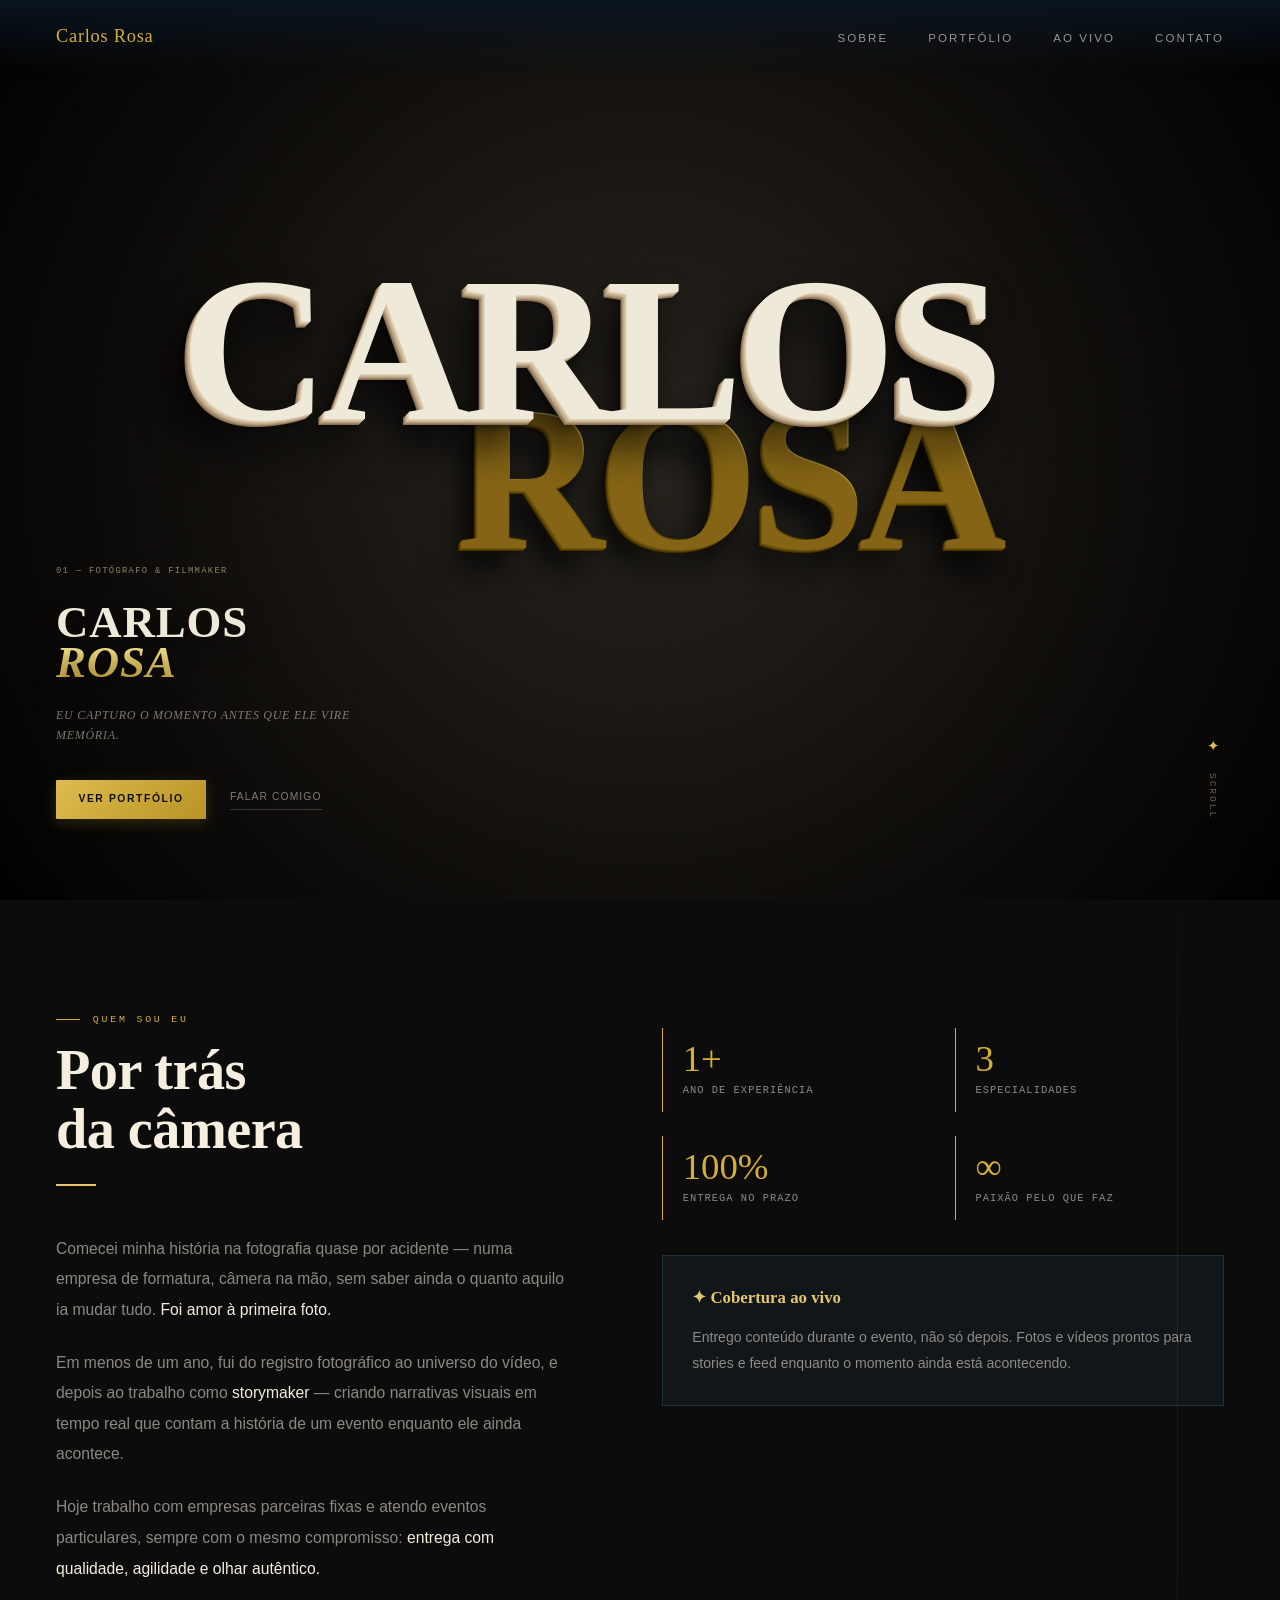
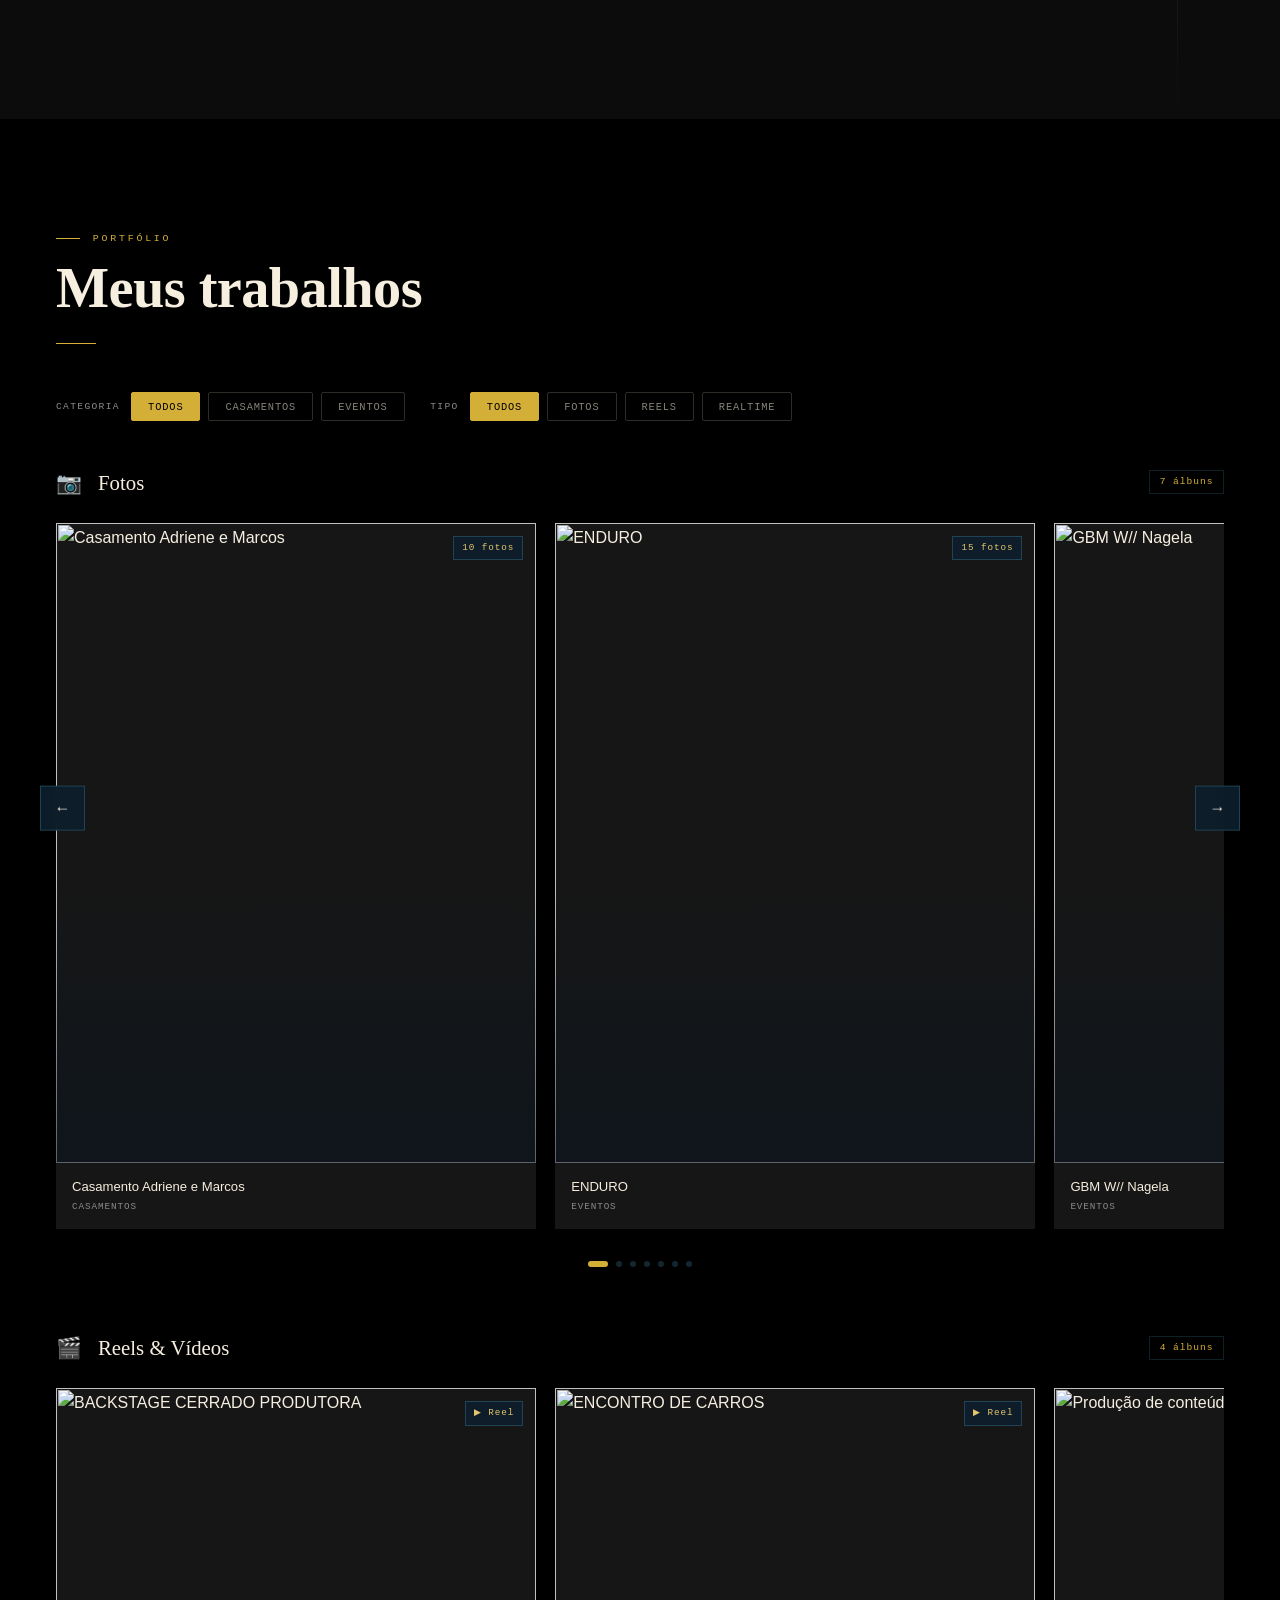
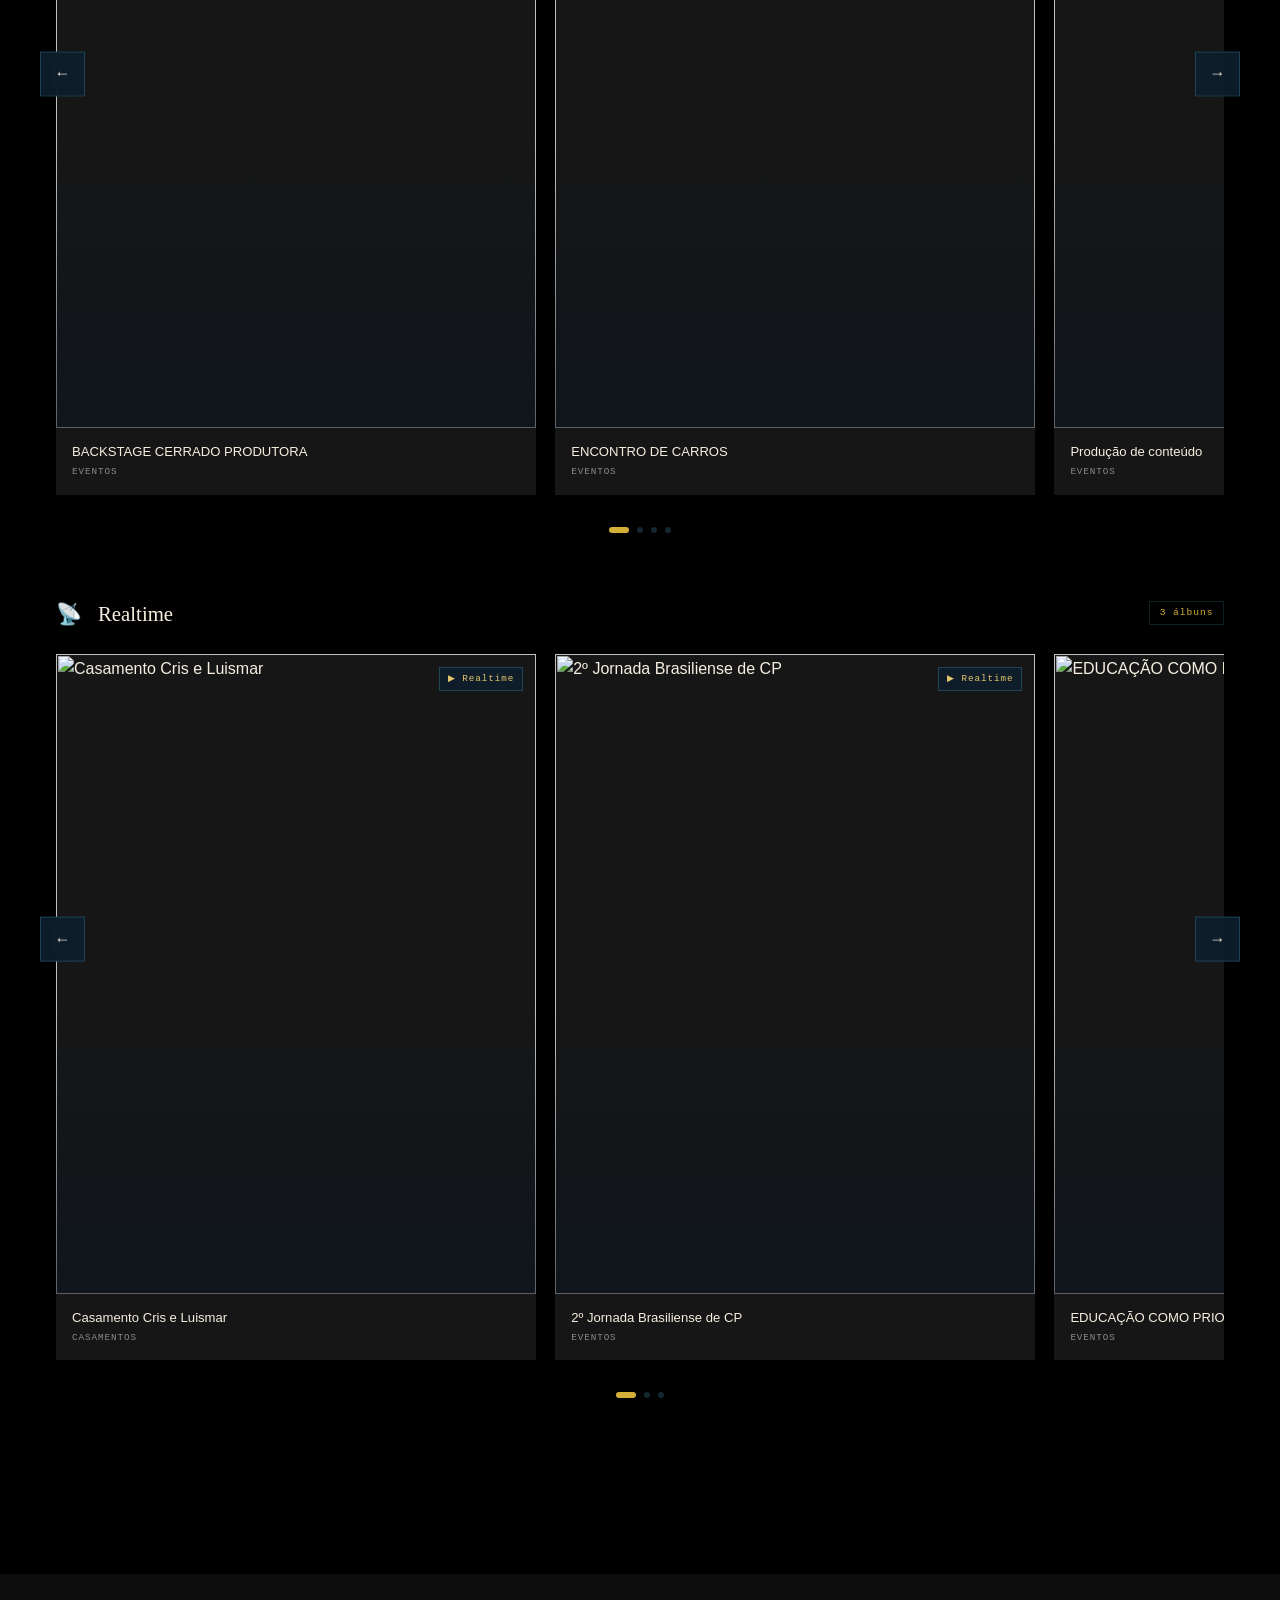
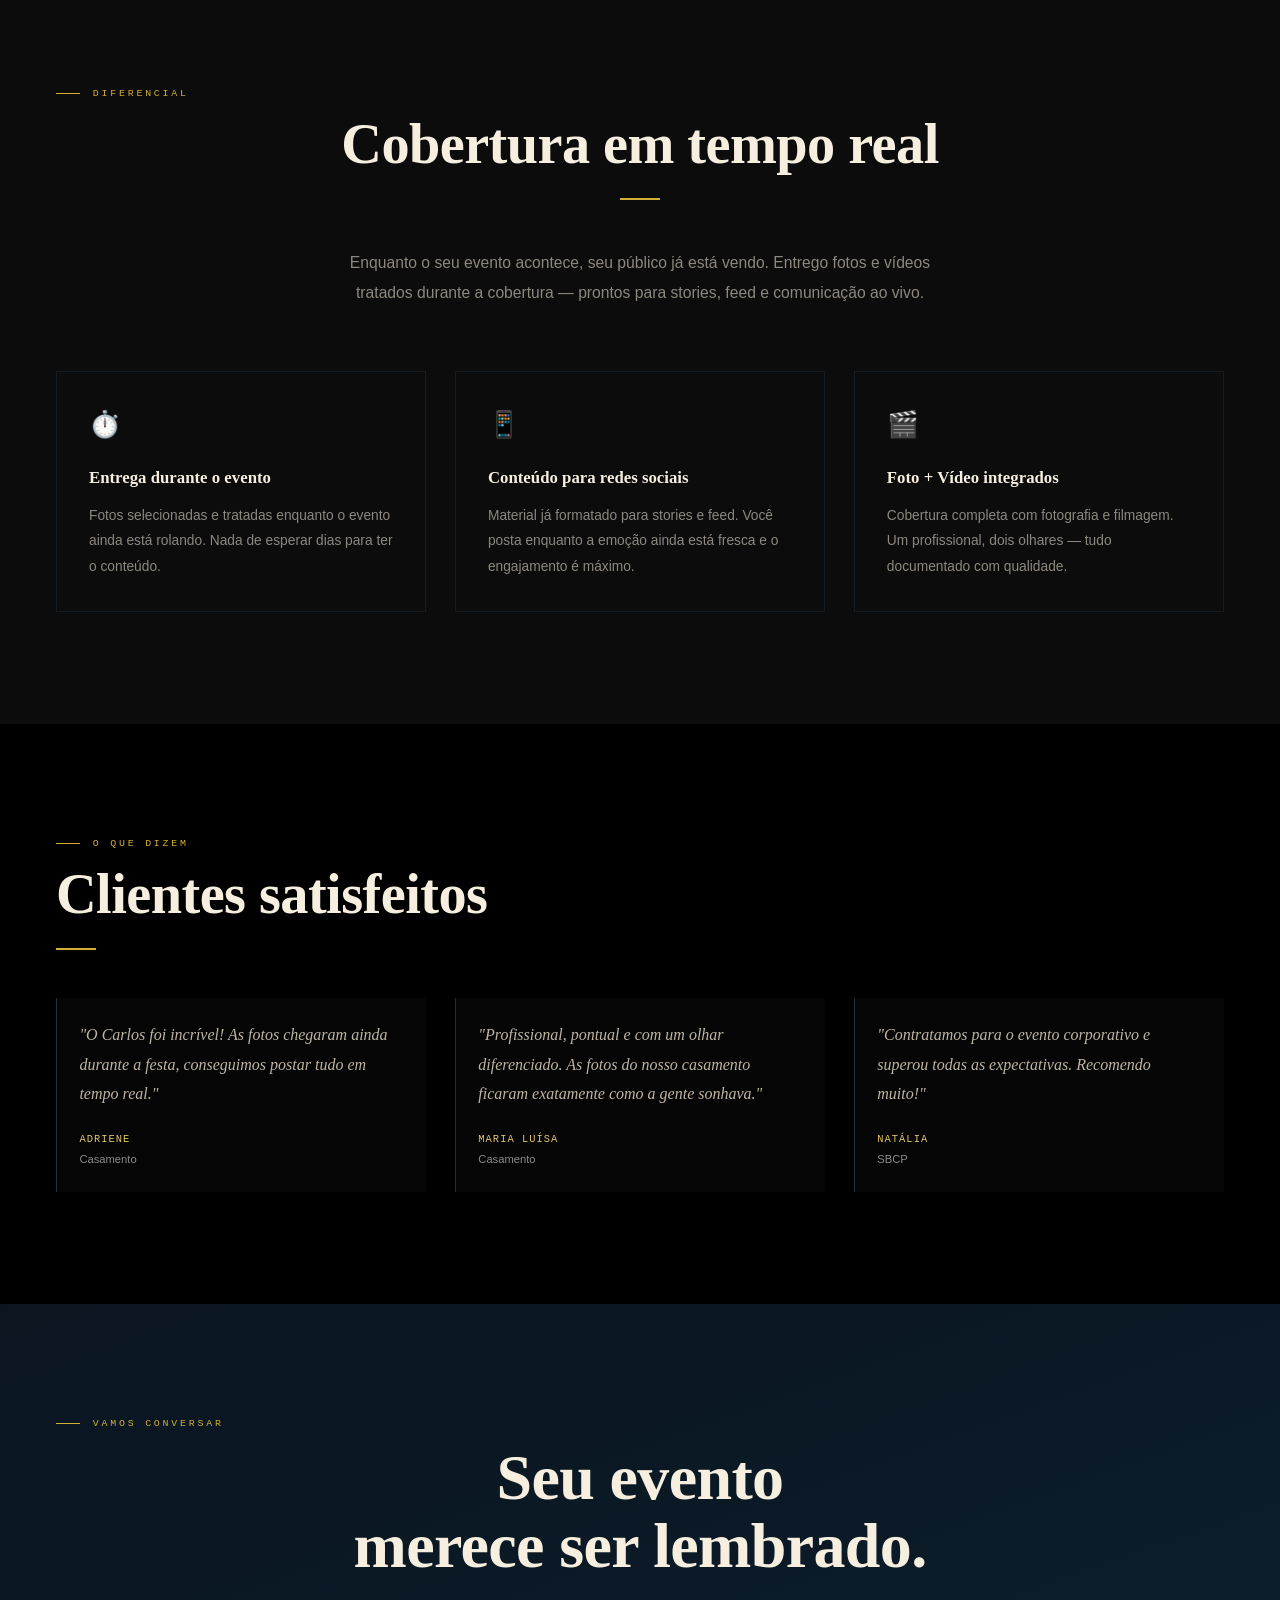
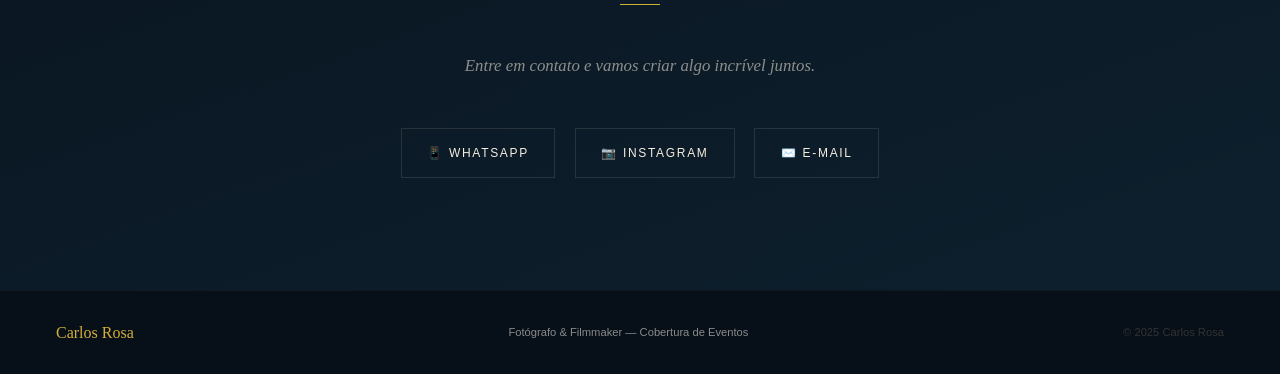
==== commit 53257cd8: "Feat: Complete CMS 2.0 Integration and 3D Cinematic Hero UI" ====
--- a/frontend/public/index.html
+++ b/frontend/public/index.html
@@ -14,7 +14,7 @@
   <link rel="stylesheet" href="./style.css">
 </head>
 
-<body style="">
+<body>
 
   <nav>
     <a href="#" class="nav-logo">Carlos Rosa</a>
@@ -27,22 +27,31 @@
   </nav>
 
   <section class="hero">
-    <div class="hero-bg"></div>
-    <div class="hero-line"></div>
-    <div class="hero-frame"><i></i><i></i><i></i><i></i></div>
-    <div class="hero-counter" style="position:relative">01 — Fotógrafo &amp; Filmmaker</div>
-    <h1 class="hero-name" style="position:relative">
-      Carlos
-      <em>Rosa</em>
-    </h1>
-    <p class="hero-tagline" style="position:relative">Eu capturo o momento antes que ele vire memória.</p>
-    <div class="hero-cta">
-      <a href="#trabalhos" class="btn-p">Ver Portfólio</a>
-      <a href="#contato" class="btn-s">Falar comigo</a>
+    <div class="hero-bg-dark"></div>
+
+    <!-- Center Massive 3D Text -->
+    <div class="hero-center-3d">
+      <div class="huge-text-layer carlos-layer">CARLOS</div>
+      <div class="huge-text-layer rosa-layer">ROSA</div>
     </div>
-    <div class="hero-scroll">
-      <div class="scroll-dot"></div>
-      Scroll
+
+    <!-- Left info content -->
+    <div class="hero-left-sidebar">
+      <div class="hero-counter-alt">01 — Fotógrafo & Filmmaker</div>
+      <h1 class="hero-name-alt">
+        CARLOS<br>
+        <em>ROSA</em>
+      </h1>
+      <p class="hero-tagline-alt">EU CAPTURO O MOMENTO ANTES QUE ELE VIRE MEMÓRIA.</p>
+
+      <div class="hero-cta-alt">
+        <a href="#trabalhos" class="btn-solid-gold">VER PORTFÓLIO</a>
+        <a href="#contato" class="btn-text-only">FALAR COMIGO</a>
+      </div>
+    </div>
+
+    <div class="hero-scroll-alt">
+      <span class="star-icon">✦</span> SCROLL
     </div>
   </section>
 
@@ -55,9 +64,11 @@
         ainda o quanto aquilo ia mudar tudo. <strong>Foi amor à primeira foto.</strong></p>
       <p>Em menos de um ano, fui do registro fotográfico ao universo do vídeo, e depois ao trabalho como
         <strong>storymaker</strong> — criando narrativas visuais em tempo real que contam a história de um evento
-        enquanto ele ainda acontece.</p>
+        enquanto ele ainda acontece.
+      </p>
       <p>Hoje trabalho com empresas parceiras fixas e atendo eventos particulares, sempre com o mesmo compromisso:
-        <strong>entrega com qualidade, agilidade e olhar autêntico.</strong></p>
+        <strong>entrega com qualidade, agilidade e olhar autêntico.</strong>
+      </p>
     </div>
     <div class="sobre-right reveal visible">
       <div class="stats">
--- a/frontend/public/style.css
+++ b/frontend/public/style.css
@@ -1,271 +1,1560 @@
-
-*,*::before,*::after{box-sizing:border-box;margin:0;padding:0}
-:root{
-  --ink:#000000;
-  --deep:#0c0c0c;
-  --mid:#161616;
-  --blue:#D4AF37;
-  --blue-light:#E5C66C;
-  --cream:#f6eedf;
-  --cream-dim:rgba(246,238,223,0.55);
-  --muted:#8b8b8b;
-  --serif:'Cinzel', 'Playfair Display', serif;
-  --sans:'Inter', 'Montserrat', sans-serif;
-  --mono:monospace;
-  --ease:cubic-bezier(.16,.8,.24,1);
-}
-html{scroll-behavior:smooth}
-body{background:var(--ink);color:var(--cream);font-family:var(--sans);font-weight:300;line-height:1.6;overflow-x:hidden;position:relative}
+*,
+*::before,
+*::after {
+  box-sizing: border-box;
+  margin: 0;
+  padding: 0
+}
+
+:root {
+  --ink: #000000;
+  --deep: #0c0c0c;
+  --mid: #161616;
+  --blue: #D4AF37;
+  --blue-light: #E5C66C;
+  --cream: #f6eedf;
+  --cream-dim: rgba(246, 238, 223, 0.55);
+  --muted: #8b8b8b;
+  --serif: 'Cinzel', 'Playfair Display', serif;
+  --sans: 'Inter', 'Montserrat', sans-serif;
+  --mono: monospace;
+  --ease: cubic-bezier(.16, .8, .24, 1);
+}
+
+html {
+  scroll-behavior: smooth
+}
+
+body {
+  background: var(--ink);
+  color: var(--cream);
+  font-family: var(--sans);
+  font-weight: 300;
+  line-height: 1.6;
+  overflow-x: hidden;
+  position: relative
+}
+
 /* grain sutil pra tirar o aspecto "flat" digital */
-body::before{content:'';position:fixed;inset:0;z-index:1;pointer-events:none;opacity:.035;mix-blend-mode:overlay;
-  background-image:url("data:image/svg+xml,%3Csvg xmlns='http://www.w3.org/2000/svg' width='140' height='140'%3E%3Cfilter id='n'%3E%3CfeTurbulence type='fractalNoise' baseFrequency='0.9' numOctaves='2' stitchTiles='stitch'/%3E%3C/filter%3E%3Crect width='100%25' height='100%25' filter='url(%23n)'/%3E%3C/svg%3E")}
-::selection{background:var(--blue);color:var(--ink)}
-:focus-visible{outline:1.5px solid var(--blue-light);outline-offset:3px}
-@media(prefers-reduced-motion:reduce){*,*::before,*::after{animation-duration:.01ms!important;transition-duration:.01ms!important;scroll-behavior:auto!important}}
+body::before {
+  content: '';
+  position: fixed;
+  inset: 0;
+  z-index: 1;
+  pointer-events: none;
+  opacity: .035;
+  mix-blend-mode: overlay;
+  background-image: url("data:image/svg+xml,%3Csvg xmlns='http://www.w3.org/2000/svg' width='140' height='140'%3E%3Cfilter id='n'%3E%3CfeTurbulence type='fractalNoise' baseFrequency='0.9' numOctaves='2' stitchTiles='stitch'/%3E%3C/filter%3E%3Crect width='100%25' height='100%25' filter='url(%23n)'/%3E%3C/svg%3E")
+}
+
+::selection {
+  background: var(--blue);
+  color: var(--ink)
+}
+
+:focus-visible {
+  outline: 1.5px solid var(--blue-light);
+  outline-offset: 3px
+}
+
+@media(prefers-reduced-motion:reduce) {
+
+  *,
+  *::before,
+  *::after {
+    animation-duration: .01ms !important;
+    transition-duration: .01ms !important;
+    scroll-behavior: auto !important
+  }
+}
 
 /* NAV */
-nav{position:fixed;top:0;left:0;right:0;z-index:200;display:flex;justify-content:space-between;align-items:center;padding:1.4rem 3.5rem;background:linear-gradient(to bottom,rgba(10,21,32,0.98),transparent);backdrop-filter:blur(4px);transition:padding .4s var(--ease),background .4s var(--ease)}
-nav.scrolled{padding:1rem 3.5rem;background:rgba(10,21,32,0.92)}
-.nav-logo{font-family:var(--serif);font-size:1.15rem;color:var(--blue);text-decoration:none;letter-spacing:0.04em;position:relative}
-.nav-links{display:flex;gap:2.5rem;list-style:none}
-.nav-links a{color:var(--cream);text-decoration:none;font-size:0.72rem;letter-spacing:0.18em;text-transform:uppercase;opacity:0.6;transition:opacity .3s,color .3s;position:relative}
-.nav-links a::after{content:'';position:absolute;left:0;bottom:-4px;width:0;height:1px;background:var(--blue-light);transition:width .35s var(--ease)}
-.nav-links a:hover{opacity:1;color:var(--blue-light)}
-.nav-links a:hover::after{width:100%}
-
-/* HERO */
-.hero{min-height:100vh;display:flex;flex-direction:column;justify-content:flex-end;padding:0 3.5rem 6rem;position:relative;overflow:hidden}
-.hero-bg{position:absolute;inset:0;background:
-  radial-gradient(ellipse at 80% 20%,rgba(212,175,55,0.06) 0%,transparent 55%),
-  radial-gradient(ellipse at 10% 80%,rgba(212,175,55,0.04) 0%,transparent 40%),
-  linear-gradient(160deg,#000000 0%,#0a0a0a 60%,#060606 100%)}
-.hero-line{position:absolute;top:0;left:3.5rem;width:1px;height:100%;background:linear-gradient(to bottom,transparent,rgba(212,175,55,0.2) 30%,rgba(212,175,55,0.05) 70%,transparent)}
-/* cantos de enquadramento — referência discreta ao visor de câmera */
-.hero-frame{position:absolute;inset:2rem;pointer-events:none;opacity:.5}
-.hero-frame i{position:absolute;width:1.1rem;height:1.1rem;border:1px solid rgba(212,175,55,.3)}
-.hero-frame i:nth-child(1){top:0;left:0;border-right:none;border-bottom:none}
-.hero-frame i:nth-child(2){top:0;right:0;border-left:none;border-bottom:none}
-.hero-frame i:nth-child(3){bottom:0;left:0;border-right:none;border-top:none}
-.hero-frame i:nth-child(4){bottom:0;right:0;border-left:none;border-top:none}
-.hero-counter{font-family:var(--mono);font-size:0.65rem;color:rgba(212,175,55,0.6);letter-spacing:0.2em;margin-bottom:2rem;position:relative;opacity:0;animation:heroIn .9s var(--ease) .1s forwards}
-.hero-name{font-family:var(--serif);font-size:clamp(3.6rem,10vw,9.5rem);line-height:.88;letter-spacing:-0.025em;position:relative;opacity:0;animation:heroIn 1s var(--ease) .25s forwards}
-.hero-name em{display:block;font-style:italic;color:var(--blue);font-size:0.85em}
-.hero-tagline{font-family:var(--serif);font-style:italic;font-size:clamp(1rem,1.8vw,1.4rem);color:var(--cream-dim);margin-top:1.8rem;max-width:34rem;position:relative;opacity:0;animation:heroIn .9s var(--ease) .5s forwards}
-.hero-cta{margin-top:3rem;display:flex;gap:1.8rem;align-items:center;position:relative;opacity:0;animation:heroIn .9s var(--ease) .7s forwards}
-@keyframes heroIn{from{opacity:0;transform:translateY(1.2rem)}to{opacity:1;transform:translateY(0)}}
-.btn-p{background:var(--blue);color:var(--ink);padding:.8rem 2rem;font-size:.72rem;font-weight:500;letter-spacing:.16em;text-transform:uppercase;text-decoration:none;transition:background .35s var(--ease),transform .3s var(--ease),box-shadow .3s var(--ease);display:inline-block;position:relative}
-.btn-p:hover{background:var(--blue-light);transform:translateY(-2px);box-shadow:0 8px 24px -8px rgba(212,175,55,.3)}
-.btn-s{color:var(--cream);font-size:.72rem;letter-spacing:.16em;text-transform:uppercase;text-decoration:none;opacity:.55;border-bottom:1px solid rgba(232,220,200,.3);padding-bottom:2px;transition:opacity .3s,border-color .3s}
-.btn-s:hover{opacity:1;border-color:var(--blue-light)}
-.hero-scroll{position:absolute;right:3.5rem;bottom:4rem;writing-mode:vertical-lr;font-size:.62rem;letter-spacing:.22em;text-transform:uppercase;color:var(--muted);display:flex;align-items:center;gap:.8rem;opacity:0;animation:heroIn 1s var(--ease) 1s forwards}
-.scroll-dot{width:6px;height:6px;border-radius:50%;background:var(--blue);animation:pulse 2s ease-in-out infinite}
-@keyframes pulse{0%,100%{opacity:.3;transform:scale(1)}50%{opacity:1;transform:scale(1.3)}}
+nav {
+  position: fixed;
+  top: 0;
+  left: 0;
+  right: 0;
+  z-index: 200;
+  display: flex;
+  justify-content: space-between;
+  align-items: center;
+  padding: 1.4rem 3.5rem;
+  background: linear-gradient(to bottom, rgba(10, 21, 32, 0.98), transparent);
+  backdrop-filter: blur(4px);
+  transition: padding .4s var(--ease), background .4s var(--ease)
+}
+
+nav.scrolled {
+  padding: 1rem 3.5rem;
+  background: rgba(10, 21, 32, 0.92)
+}
+
+.nav-logo {
+  font-family: var(--serif);
+  font-size: 1.15rem;
+  color: var(--blue);
+  text-decoration: none;
+  letter-spacing: 0.04em;
+  position: relative
+}
+
+.nav-links {
+  display: flex;
+  gap: 2.5rem;
+  list-style: none
+}
+
+.nav-links a {
+  color: var(--cream);
+  text-decoration: none;
+  font-size: 0.72rem;
+  letter-spacing: 0.18em;
+  text-transform: uppercase;
+  opacity: 0.6;
+  transition: opacity .3s, color .3s;
+  position: relative
+}
+
+.nav-links a::after {
+  content: '';
+  position: absolute;
+  left: 0;
+  bottom: -4px;
+  width: 0;
+  height: 1px;
+  background: var(--blue-light);
+  transition: width .35s var(--ease)
+}
+
+.nav-links a:hover {
+  opacity: 1;
+  color: var(--blue-light)
+}
+
+.nav-links a:hover::after {
+  width: 100%
+}
+
+/* HERO 3D */
+.hero {
+  min-height: 100vh;
+  display: flex;
+  align-items: center;
+  justify-content: center;
+  padding: 0 3.5rem;
+  position: relative;
+  overflow: hidden;
+  background: #0d0d0c
+}
+
+.hero-bg-dark {
+  position: absolute;
+  inset: 0;
+  background: radial-gradient(circle at center, #27241e 0%, #0f0d0a 60%, #000000 100%)
+}
+
+.hero-center-3d {
+  position: relative;
+  width: 100%;
+  display: flex;
+  flex-direction: column;
+  align-items: center;
+  justify-content: center;
+  z-index: 10;
+  transform: translateY(-4vh)
+}
+
+.huge-text-layer {
+  font-family: var(--serif);
+  font-size: 16vw;
+  font-weight: 700;
+  text-transform: uppercase;
+  line-height: 0.75;
+  letter-spacing: -0.03em
+}
+
+.carlos-layer {
+  color: #efe9d9;
+  text-shadow: -1px 1px 0px #e0d0b5, -2px 2px 0px #d4c1a4, -3px 3px 0px #c6b291, -4px 4px 0px #ba9d7d, -5px 5px 0px #9e8568, -6px 6px 0px #867055, -7px 7px 10px rgba(0, 0, 0, 0.6), -15px 25px 40px rgba(0, 0, 0, 1);
+  margin-left: -8vw;
+  z-index: 2;
+  position: relative;
+}
+
+.rosa-layer {
+  background: linear-gradient(180deg, #fcf1b8 0%, #d4ae36 40%, #917116 75%, #3a2c04 100%);
+  -webkit-background-clip: text;
+  background-clip: text;
+  -webkit-text-fill-color: transparent;
+  color: transparent;
+  margin-top: -2vw;
+  margin-left: 14vw;
+  z-index: 1;
+  position: relative;
+  text-shadow: -1px 1px 0px #856515, -2px 2px 0px #70550c, -3px 3px 0px #5c4505, -4px 4px 0px #453202, -5px 5px 5px rgba(20, 15, 0, 0.8), -12px 20px 30px rgba(0, 0, 0, 0.9);
+}
+
+/* Sidebar overlaps left */
+.hero-left-sidebar {
+  position: absolute;
+  left: 3.5rem;
+  bottom: 9vh;
+  z-index: 20;
+  max-width: 320px
+}
+
+.hero-counter-alt {
+  font-family: var(--mono);
+  font-size: 0.55rem;
+  letter-spacing: 0.15em;
+  color: #8c8167;
+  text-transform: uppercase;
+  margin-bottom: 1.5rem
+}
+
+.hero-name-alt {
+  font-family: var(--serif);
+  font-size: 2.8rem;
+  line-height: 0.9;
+  letter-spacing: 0.02em;
+  color: #efe9d9;
+  margin-bottom: 1.5rem;
+  text-shadow: 0 10px 20px rgba(0, 0, 0, 0.5)
+}
+
+.hero-name-alt em {
+  font-style: italic;
+  background: linear-gradient(180deg, #fceda1, #d4ae36);
+  -webkit-background-clip: text;
+  background-clip: text;
+  -webkit-text-fill-color: transparent
+}
+
+.hero-tagline-alt {
+  font-family: var(--serif);
+  font-style: italic;
+  font-size: 0.75rem;
+  letter-spacing: 0.06em;
+  color: rgba(239, 233, 217, 0.5);
+  line-height: 1.6;
+  margin-bottom: 2.2rem;
+  text-transform: uppercase
+}
+
+.hero-cta-alt {
+  display: flex;
+  align-items: center;
+  gap: 1.5rem
+}
+
+.btn-solid-gold {
+  background: linear-gradient(135deg, #dfbc4f 0%, #b89326 100%);
+  color: #111;
+  font-family: var(--sans);
+  font-size: 0.65rem;
+  font-weight: 700;
+  letter-spacing: 0.15em;
+  padding: 0.7rem 1.4rem;
+  text-decoration: none;
+  text-transform: uppercase;
+  box-shadow: 0 4px 15px rgba(212, 175, 55, 0.2);
+  transition: transform 0.3s, box-shadow 0.3s;
+  border-radius: 1px
+}
+
+.btn-solid-gold:hover {
+  transform: translateY(-2px);
+  box-shadow: 0 8px 25px rgba(212, 175, 55, 0.4)
+}
+
+.btn-text-only {
+  color: rgba(239, 233, 217, 0.5);
+  font-family: var(--sans);
+  font-size: 0.65rem;
+  font-weight: 500;
+  letter-spacing: 0.1em;
+  text-decoration: none;
+  text-transform: uppercase;
+  border-bottom: 1px solid rgba(239, 233, 217, 0.2);
+  padding-bottom: 3px;
+  transition: color 0.3s, border-color 0.3s
+}
+
+.btn-text-only:hover {
+  color: #efe9d9;
+  border-color: #efe9d9
+}
+
+.hero-scroll-alt {
+  position: absolute;
+  right: 3.5rem;
+  bottom: 9vh;
+  writing-mode: vertical-lr;
+  font-family: var(--mono);
+  font-size: 0.6rem;
+  color: #6a6250;
+  letter-spacing: 0.2em;
+  display: flex;
+  align-items: center;
+  gap: 1rem;
+  z-index: 20
+}
+
+.star-icon {
+  font-size: 0.95rem;
+  color: #dfbc4f;
+  animation: pulse-star 3s ease-in-out infinite
+}
+
+@keyframes pulse-star {
+
+  0%,
+  100% {
+    opacity: 0.6;
+    transform: scale(1) rotate(0deg)
+  }
+
+  50% {
+    opacity: 1;
+    transform: scale(1.2) rotate(45deg);
+    filter: drop-shadow(0 0 5px rgba(223, 188, 79, 0.5))
+  }
+
+  75% {
+    opacity: 1;
+    transform: scale(1.1) rotate(90deg)
+  }
+}
 
 /* SECTIONS */
-section{padding:7rem 3.5rem;position:relative}
-.s-label{font-family:var(--mono);font-size:.62rem;letter-spacing:.28em;text-transform:uppercase;color:var(--blue);margin-bottom:.8rem;display:flex;align-items:center;gap:.8rem}
-.s-label::before{content:'';display:inline-block;width:1.5rem;height:1px;background:var(--blue)}
-.s-title{font-family:var(--serif);font-size:clamp(2.1rem,4.4vw,3.6rem);line-height:1.06;letter-spacing:-.01em;margin-bottom:1.5rem}
-.s-divider{width:2.5rem;height:1.5px;background:var(--blue);margin-bottom:3rem;position:relative;overflow:hidden}
-.s-divider::after{content:'';position:absolute;inset:0;background:var(--blue-light);transform:scaleX(0);transform-origin:left;transition:transform .6s var(--ease)}
-.reveal.visible .s-divider::after{transform:scaleX(1)}
+section {
+  padding: 7rem 3.5rem;
+  position: relative
+}
+
+.s-label {
+  font-family: var(--mono);
+  font-size: .62rem;
+  letter-spacing: .28em;
+  text-transform: uppercase;
+  color: var(--blue);
+  margin-bottom: .8rem;
+  display: flex;
+  align-items: center;
+  gap: .8rem
+}
+
+.s-label::before {
+  content: '';
+  display: inline-block;
+  width: 1.5rem;
+  height: 1px;
+  background: var(--blue)
+}
+
+.s-title {
+  font-family: var(--serif);
+  font-size: clamp(2.1rem, 4.4vw, 3.6rem);
+  line-height: 1.06;
+  letter-spacing: -.01em;
+  margin-bottom: 1.5rem
+}
+
+.s-divider {
+  width: 2.5rem;
+  height: 1.5px;
+  background: var(--blue);
+  margin-bottom: 3rem;
+  position: relative;
+  overflow: hidden
+}
+
+.s-divider::after {
+  content: '';
+  position: absolute;
+  inset: 0;
+  background: var(--blue-light);
+  transform: scaleX(0);
+  transform-origin: left;
+  transition: transform .6s var(--ease)
+}
+
+.reveal.visible .s-divider::after {
+  transform: scaleX(1)
+}
 
 /* SOBRE */
-#sobre{background:var(--deep);display:grid;grid-template-columns:1fr 1.1fr;gap:6rem;align-items:start;position:relative}
-#sobre::before{content:'';position:absolute;top:0;right:8%;width:1px;height:100%;background:linear-gradient(to bottom,transparent,rgba(74,155,190,.12) 20%,rgba(74,155,190,.12) 80%,transparent)}
-.sobre-text p{color:var(--cream-dim);font-size:.98rem;line-height:1.95;margin-bottom:1.4rem}
-.sobre-text p strong{color:var(--cream);font-weight:500}
-.sobre-right{display:flex;flex-direction:column;gap:2.2rem;padding-top:1rem}
-.stats{display:grid;grid-template-columns:1fr 1fr;gap:1.5rem}
-.stat{border-left:1.5px solid var(--blue);padding:.8rem 1.2rem;transition:border-color .3s,transform .3s var(--ease)}
-.stat:hover{border-color:var(--blue-light);transform:translateX(3px)}
-.stat-n{font-family:var(--serif);font-size:2.3rem;color:var(--blue);line-height:1}
-.stat-l{font-family:var(--mono);font-size:.65rem;letter-spacing:.1em;text-transform:uppercase;color:var(--muted);margin-top:.3rem}
-.dif-box{background:rgba(74,155,190,0.07);border:1px solid rgba(74,155,190,0.2);padding:1.8rem;position:relative;transition:border-color .35s,background .35s}
-.dif-box:hover{border-color:rgba(74,155,190,.4);background:rgba(74,155,190,0.1)}
-.dif-box h3{font-family:var(--serif);font-size:1.05rem;color:var(--blue-light);margin-bottom:.8rem}
-.dif-box p{color:var(--cream-dim);font-size:.88rem;line-height:1.85}
+#sobre {
+  background: var(--deep);
+  display: grid;
+  grid-template-columns: 1fr 1.1fr;
+  gap: 6rem;
+  align-items: start;
+  position: relative
+}
+
+#sobre::before {
+  content: '';
+  position: absolute;
+  top: 0;
+  right: 8%;
+  width: 1px;
+  height: 100%;
+  background: linear-gradient(to bottom, transparent, rgba(74, 155, 190, .12) 20%, rgba(74, 155, 190, .12) 80%, transparent)
+}
+
+.sobre-text p {
+  color: var(--cream-dim);
+  font-size: .98rem;
+  line-height: 1.95;
+  margin-bottom: 1.4rem
+}
+
+.sobre-text p strong {
+  color: var(--cream);
+  font-weight: 500
+}
+
+.sobre-right {
+  display: flex;
+  flex-direction: column;
+  gap: 2.2rem;
+  padding-top: 1rem
+}
+
+.stats {
+  display: grid;
+  grid-template-columns: 1fr 1fr;
+  gap: 1.5rem
+}
+
+.stat {
+  border-left: 1.5px solid var(--blue);
+  padding: .8rem 1.2rem;
+  transition: border-color .3s, transform .3s var(--ease)
+}
+
+.stat:hover {
+  border-color: var(--blue-light);
+  transform: translateX(3px)
+}
+
+.stat-n {
+  font-family: var(--serif);
+  font-size: 2.3rem;
+  color: var(--blue);
+  line-height: 1
+}
+
+.stat-l {
+  font-family: var(--mono);
+  font-size: .65rem;
+  letter-spacing: .1em;
+  text-transform: uppercase;
+  color: var(--muted);
+  margin-top: .3rem
+}
+
+.dif-box {
+  background: rgba(74, 155, 190, 0.07);
+  border: 1px solid rgba(74, 155, 190, 0.2);
+  padding: 1.8rem;
+  position: relative;
+  transition: border-color .35s, background .35s
+}
+
+.dif-box:hover {
+  border-color: rgba(74, 155, 190, .4);
+  background: rgba(74, 155, 190, 0.1)
+}
+
+.dif-box h3 {
+  font-family: var(--serif);
+  font-size: 1.05rem;
+  color: var(--blue-light);
+  margin-bottom: .8rem
+}
+
+.dif-box p {
+  color: var(--cream-dim);
+  font-size: .88rem;
+  line-height: 1.85
+}
 
 /* TRABALHOS / ÁLBUNS */
-#trabalhos{background:var(--ink);padding:7rem 3.5rem}
-.cat-tabs{display:flex;gap:0;margin-bottom:3rem;border-bottom:1px solid rgba(232,220,200,0.08);flex-wrap:wrap}
-.tab-btn{background:none;border:none;color:var(--muted);font-family:var(--sans);font-size:.7rem;letter-spacing:.18em;text-transform:uppercase;padding:.9rem 1.8rem;cursor:pointer;border-bottom:2px solid transparent;margin-bottom:-1px;transition:all .3s}
-.tab-btn:hover{color:var(--cream)}
-.tab-btn.active{color:var(--blue);border-bottom-color:var(--blue)}
+#trabalhos {
+  background: var(--ink);
+  padding: 7rem 3.5rem
+}
+
+.cat-tabs {
+  display: flex;
+  gap: 0;
+  margin-bottom: 3rem;
+  border-bottom: 1px solid rgba(232, 220, 200, 0.08);
+  flex-wrap: wrap
+}
+
+.tab-btn {
+  background: none;
+  border: none;
+  color: var(--muted);
+  font-family: var(--sans);
+  font-size: .7rem;
+  letter-spacing: .18em;
+  text-transform: uppercase;
+  padding: .9rem 1.8rem;
+  cursor: pointer;
+  border-bottom: 2px solid transparent;
+  margin-bottom: -1px;
+  transition: all .3s
+}
+
+.tab-btn:hover {
+  color: var(--cream)
+}
+
+.tab-btn.active {
+  color: var(--blue);
+  border-bottom-color: var(--blue)
+}
 
 /* Carrossel de álbuns */
-.albums-wrapper{position:relative}
-.albums-carousel{display:flex;gap:1.2rem;overflow-x:auto;scroll-snap-type:x mandatory;scrollbar-width:none;-ms-overflow-style:none;padding-bottom:.5rem;cursor:grab;user-select:none}
-.albums-carousel::-webkit-scrollbar{display:none}
-.albums-carousel.dragging{cursor:grabbing}
-.album-card{position:relative;cursor:pointer;overflow:hidden;background:var(--mid);flex:0 0 clamp(260px,38vw,480px);scroll-snap-align:start;transition:transform .5s var(--ease),box-shadow .5s var(--ease)}
-.album-card:hover{transform:translateY(-6px);box-shadow:0 24px 48px -20px rgba(0,0,0,.6)}
-.album-card .cover{width:100%;aspect-ratio:3/4;overflow:hidden;position:relative}
-.album-card .cover::after{content:'';position:absolute;inset:0;background:linear-gradient(to top,rgba(10,21,32,.55) 0%,transparent 45%);pointer-events:none}
-.album-card .cover img{width:100%;height:100%;object-fit:cover;transition:transform .7s var(--ease),filter .5s;display:block;filter:saturate(.92)}
-.album-card:hover .cover img{transform:scale(1.07);filter:saturate(1.05)}
-.album-card .cover-placeholder{width:100%;height:100%;background:linear-gradient(135deg,#162c3e,#0d1f2d);display:flex;flex-direction:column;align-items:center;justify-content:center;gap:.5rem;color:rgba(74,155,190,0.3);font-size:.7rem;letter-spacing:.1em;text-transform:uppercase}
-.album-card .cover-placeholder span{font-size:2.5rem}
-.album-info{padding:.8rem 1rem .9rem}
-.album-titulo{font-family:var(--sans);font-size:.82rem;font-weight:500;margin-bottom:.2rem;color:var(--cream)}
-.album-meta{font-family:var(--mono);font-size:.58rem;letter-spacing:.1em;text-transform:uppercase;color:var(--muted)}
-.album-count{position:absolute;top:.8rem;right:.8rem;background:rgba(13,31,45,0.85);border:1px solid rgba(74,155,190,0.3);color:var(--blue-light);font-family:var(--mono);font-size:.58rem;letter-spacing:.1em;padding:.25rem .5rem}
-.album-play{position:absolute;inset:0;display:flex;align-items:center;justify-content:center;opacity:0;transition:opacity .3s;background:rgba(10,21,32,0.35)}
-.album-card:hover .album-play{opacity:1}
-.album-play svg{width:3rem;height:3rem;fill:none;stroke:var(--cream);stroke-width:1.5}
+.albums-wrapper {
+  position: relative
+}
+
+.albums-carousel {
+  display: flex;
+  gap: 1.2rem;
+  overflow-x: auto;
+  scroll-snap-type: x mandatory;
+  scrollbar-width: none;
+  -ms-overflow-style: none;
+  padding-bottom: .5rem;
+  cursor: grab;
+  user-select: none
+}
+
+.albums-carousel::-webkit-scrollbar {
+  display: none
+}
+
+.albums-carousel.dragging {
+  cursor: grabbing
+}
+
+.album-card {
+  position: relative;
+  cursor: pointer;
+  overflow: hidden;
+  background: var(--mid);
+  flex: 0 0 clamp(260px, 38vw, 480px);
+  scroll-snap-align: start;
+  transition: transform .5s var(--ease), box-shadow .5s var(--ease)
+}
+
+.album-card:hover {
+  transform: translateY(-6px);
+  box-shadow: 0 24px 48px -20px rgba(0, 0, 0, .6)
+}
+
+.album-card .cover {
+  width: 100%;
+  aspect-ratio: 3/4;
+  overflow: hidden;
+  position: relative
+}
+
+.album-card .cover::after {
+  content: '';
+  position: absolute;
+  inset: 0;
+  background: linear-gradient(to top, rgba(10, 21, 32, .55) 0%, transparent 45%);
+  pointer-events: none
+}
+
+.album-card .cover img {
+  width: 100%;
+  height: 100%;
+  object-fit: cover;
+  transition: transform .7s var(--ease), filter .5s;
+  display: block;
+  filter: saturate(.92)
+}
+
+.album-card:hover .cover img {
+  transform: scale(1.07);
+  filter: saturate(1.05)
+}
+
+.album-card .cover-placeholder {
+  width: 100%;
+  height: 100%;
+  background: linear-gradient(135deg, #162c3e, #0d1f2d);
+  display: flex;
+  flex-direction: column;
+  align-items: center;
+  justify-content: center;
+  gap: .5rem;
+  color: rgba(74, 155, 190, 0.3);
+  font-size: .7rem;
+  letter-spacing: .1em;
+  text-transform: uppercase
+}
+
+.album-card .cover-placeholder span {
+  font-size: 2.5rem
+}
+
+.album-info {
+  padding: .8rem 1rem .9rem
+}
+
+.album-titulo {
+  font-family: var(--sans);
+  font-size: .82rem;
+  font-weight: 500;
+  margin-bottom: .2rem;
+  color: var(--cream)
+}
+
+.album-meta {
+  font-family: var(--mono);
+  font-size: .58rem;
+  letter-spacing: .1em;
+  text-transform: uppercase;
+  color: var(--muted)
+}
+
+.album-count {
+  position: absolute;
+  top: .8rem;
+  right: .8rem;
+  background: rgba(13, 31, 45, 0.85);
+  border: 1px solid rgba(74, 155, 190, 0.3);
+  color: var(--blue-light);
+  font-family: var(--mono);
+  font-size: .58rem;
+  letter-spacing: .1em;
+  padding: .25rem .5rem
+}
+
+.album-play {
+  position: absolute;
+  inset: 0;
+  display: flex;
+  align-items: center;
+  justify-content: center;
+  opacity: 0;
+  transition: opacity .3s;
+  background: rgba(10, 21, 32, 0.35)
+}
+
+.album-card:hover .album-play {
+  opacity: 1
+}
+
+.album-play svg {
+  width: 3rem;
+  height: 3rem;
+  fill: none;
+  stroke: var(--cream);
+  stroke-width: 1.5
+}
+
 /* Setas do carrossel */
-.carousel-btn{position:absolute;top:40%;transform:translateY(-50%);background:rgba(13,31,45,0.9);border:1px solid rgba(74,155,190,0.3);color:var(--cream);width:2.8rem;height:2.8rem;display:flex;align-items:center;justify-content:center;cursor:pointer;z-index:10;transition:all .3s var(--ease);font-size:1rem;backdrop-filter:blur(6px)}
-.carousel-btn:hover{background:var(--blue);border-color:var(--blue);color:var(--ink);transform:translateY(-50%) scale(1.08)}
-.carousel-btn.prev{left:-1rem}
-.carousel-btn.next{right:-1rem}
-.carousel-dots{display:flex;gap:.5rem;justify-content:center;margin-top:1.5rem}
-.carousel-dot{width:6px;height:6px;border-radius:50%;background:rgba(74,155,190,0.25);cursor:pointer;transition:all .3s}
-.carousel-dot.active{background:var(--blue);width:20px;border-radius:3px}
+.carousel-btn {
+  position: absolute;
+  top: 40%;
+  transform: translateY(-50%);
+  background: rgba(13, 31, 45, 0.9);
+  border: 1px solid rgba(74, 155, 190, 0.3);
+  color: var(--cream);
+  width: 2.8rem;
+  height: 2.8rem;
+  display: flex;
+  align-items: center;
+  justify-content: center;
+  cursor: pointer;
+  z-index: 10;
+  transition: all .3s var(--ease);
+  font-size: 1rem;
+  backdrop-filter: blur(6px)
+}
+
+.carousel-btn:hover {
+  background: var(--blue);
+  border-color: var(--blue);
+  color: var(--ink);
+  transform: translateY(-50%) scale(1.08)
+}
+
+.carousel-btn.prev {
+  left: -1rem
+}
+
+.carousel-btn.next {
+  right: -1rem
+}
+
+.carousel-dots {
+  display: flex;
+  gap: .5rem;
+  justify-content: center;
+  margin-top: 1.5rem
+}
+
+.carousel-dot {
+  width: 6px;
+  height: 6px;
+  border-radius: 50%;
+  background: rgba(74, 155, 190, 0.25);
+  cursor: pointer;
+  transition: all .3s
+}
+
+.carousel-dot.active {
+  background: var(--blue);
+  width: 20px;
+  border-radius: 3px
+}
 
 /* MODAL DE ÁLBUM */
-#album-modal{display:none;position:fixed;inset:0;background:rgba(10,21,32,0.97);z-index:5000;flex-direction:column}
-#album-modal.open{display:flex}
-.modal-header{display:flex;justify-content:space-between;align-items:center;padding:1.5rem 2.5rem;border-bottom:1px solid rgba(74,155,190,0.15);flex-shrink:0}
-.modal-header h2{font-family:var(--serif);font-size:1.4rem}
-.modal-header span{font-family:var(--mono);font-size:.65rem;letter-spacing:.1em;color:var(--muted)}
-.modal-close{background:none;border:none;color:var(--cream);font-size:1.6rem;cursor:pointer;opacity:.6;transition:opacity .2s;line-height:1}
-.modal-close:hover{opacity:1}
-.modal-body{flex:1;overflow-y:auto;padding:2rem 2.5rem}
-.modal-main-img{width:100%;max-height:60vh;object-fit:contain;display:block;margin-bottom:1.5rem;cursor:pointer}
-.modal-thumbs{display:grid;grid-template-columns:repeat(auto-fill,minmax(100px,1fr));gap:.6rem}
-.modal-thumb{aspect-ratio:1;overflow:hidden;cursor:pointer;opacity:.6;transition:opacity .3s;border:2px solid transparent}
-.modal-thumb:hover,.modal-thumb.active{opacity:1;border-color:var(--blue)}
-.modal-thumb img{width:100%;height:100%;object-fit:cover;display:block}
-.modal-thumb-placeholder{width:100%;height:100%;background:var(--mid);display:flex;align-items:center;justify-content:center;color:var(--muted);font-size:.6rem}
-.modal-nav{display:flex;gap:1rem;justify-content:center;margin:1.5rem 0}
-.modal-nav button{background:rgba(74,155,190,0.1);border:1px solid rgba(74,155,190,0.3);color:var(--cream);padding:.6rem 1.4rem;cursor:pointer;font-size:.8rem;transition:background .2s}
-.modal-nav button:hover{background:var(--blue);color:var(--ink)}
-.modal-video{width:100%;aspect-ratio:16/9;border:none;display:block;margin-bottom:1.5rem}
+#album-modal {
+  display: none;
+  position: fixed;
+  inset: 0;
+  background: rgba(10, 21, 32, 0.97);
+  z-index: 5000;
+  flex-direction: column
+}
+
+#album-modal.open {
+  display: flex
+}
+
+.modal-header {
+  display: flex;
+  justify-content: space-between;
+  align-items: center;
+  padding: 1.5rem 2.5rem;
+  border-bottom: 1px solid rgba(74, 155, 190, 0.15);
+  flex-shrink: 0
+}
+
+.modal-header h2 {
+  font-family: var(--serif);
+  font-size: 1.4rem
+}
+
+.modal-header span {
+  font-family: var(--mono);
+  font-size: .65rem;
+  letter-spacing: .1em;
+  color: var(--muted)
+}
+
+.modal-close {
+  background: none;
+  border: none;
+  color: var(--cream);
+  font-size: 1.6rem;
+  cursor: pointer;
+  opacity: .6;
+  transition: opacity .2s;
+  line-height: 1
+}
+
+.modal-close:hover {
+  opacity: 1
+}
+
+.modal-body {
+  flex: 1;
+  overflow-y: auto;
+  padding: 2rem 2.5rem
+}
+
+.modal-main-img {
+  width: 100%;
+  max-height: 60vh;
+  object-fit: contain;
+  display: block;
+  margin-bottom: 1.5rem;
+  cursor: pointer
+}
+
+.modal-thumbs {
+  display: grid;
+  grid-template-columns: repeat(auto-fill, minmax(100px, 1fr));
+  gap: .6rem
+}
+
+.modal-thumb {
+  aspect-ratio: 1;
+  overflow: hidden;
+  cursor: pointer;
+  opacity: .6;
+  transition: opacity .3s;
+  border: 2px solid transparent
+}
+
+.modal-thumb:hover,
+.modal-thumb.active {
+  opacity: 1;
+  border-color: var(--blue)
+}
+
+.modal-thumb img {
+  width: 100%;
+  height: 100%;
+  object-fit: cover;
+  display: block
+}
+
+.modal-thumb-placeholder {
+  width: 100%;
+  height: 100%;
+  background: var(--mid);
+  display: flex;
+  align-items: center;
+  justify-content: center;
+  color: var(--muted);
+  font-size: .6rem
+}
+
+.modal-nav {
+  display: flex;
+  gap: 1rem;
+  justify-content: center;
+  margin: 1.5rem 0
+}
+
+.modal-nav button {
+  background: rgba(74, 155, 190, 0.1);
+  border: 1px solid rgba(74, 155, 190, 0.3);
+  color: var(--cream);
+  padding: .6rem 1.4rem;
+  cursor: pointer;
+  font-size: .8rem;
+  transition: background .2s
+}
+
+.modal-nav button:hover {
+  background: var(--blue);
+  color: var(--ink)
+}
+
+.modal-video {
+  width: 100%;
+  aspect-ratio: 16/9;
+  border: none;
+  display: block;
+  margin-bottom: 1.5rem
+}
 
 /* PORTFÓLIO 3 CARROSSÉIS */
-.port-section{margin-bottom:4rem}
-.port-section-header{display:flex;align-items:center;gap:1rem;margin-bottom:1.5rem}
-.port-section-icon{font-size:1.3rem}
-.port-section-title{font-family:var(--serif);font-size:1.3rem;color:var(--cream)}
-.port-section-count{font-family:var(--mono);font-size:.6rem;letter-spacing:.1em;color:var(--muted);margin-left:auto;padding:.2rem .6rem;border:1px solid rgba(74,155,190,0.2);color:var(--blue)}
-.port-filters{display:flex;flex-wrap:wrap;gap:.9rem 1.6rem;margin-bottom:2.8rem}
-.filter-group{display:flex;flex-wrap:wrap;align-items:center;gap:.5rem}
-.filter-group-label{font-family:var(--mono);font-size:.6rem;letter-spacing:.14em;text-transform:uppercase;color:var(--muted);margin-right:.2rem}
-.filter-btn{font-family:var(--mono);font-size:.65rem;letter-spacing:.08em;text-transform:uppercase;color:var(--cream-dim);background:transparent;border:1px solid rgba(232,220,200,0.2);padding:.45rem 1rem;cursor:pointer;transition:all .25s ease;border-radius:2px}
-.filter-btn:hover{border-color:var(--blue);color:var(--cream)}
-.filter-btn.active{background:var(--blue);border-color:var(--blue);color:var(--ink);font-weight:500}
-.port-section.filtered-empty{display:none!important}
-.album-card.filtered-out{display:none!important}
-.port-empty-msg{font-family:var(--mono);font-size:.75rem;color:var(--muted);letter-spacing:.05em;padding:2rem 0;text-align:center;display:none}
-.port-empty-msg.visible{display:block}
+.port-section {
+  margin-bottom: 4rem
+}
+
+.port-section-header {
+  display: flex;
+  align-items: center;
+  gap: 1rem;
+  margin-bottom: 1.5rem
+}
+
+.port-section-icon {
+  font-size: 1.3rem
+}
+
+.port-section-title {
+  font-family: var(--serif);
+  font-size: 1.3rem;
+  color: var(--cream)
+}
+
+.port-section-count {
+  font-family: var(--mono);
+  font-size: .6rem;
+  letter-spacing: .1em;
+  color: var(--muted);
+  margin-left: auto;
+  padding: .2rem .6rem;
+  border: 1px solid rgba(74, 155, 190, 0.2);
+  color: var(--blue)
+}
+
+.port-filters {
+  display: flex;
+  flex-wrap: wrap;
+  gap: .9rem 1.6rem;
+  margin-bottom: 2.8rem
+}
+
+.filter-group {
+  display: flex;
+  flex-wrap: wrap;
+  align-items: center;
+  gap: .5rem
+}
+
+.filter-group-label {
+  font-family: var(--mono);
+  font-size: .6rem;
+  letter-spacing: .14em;
+  text-transform: uppercase;
+  color: var(--muted);
+  margin-right: .2rem
+}
+
+.filter-btn {
+  font-family: var(--mono);
+  font-size: .65rem;
+  letter-spacing: .08em;
+  text-transform: uppercase;
+  color: var(--cream-dim);
+  background: transparent;
+  border: 1px solid rgba(232, 220, 200, 0.2);
+  padding: .45rem 1rem;
+  cursor: pointer;
+  transition: all .25s ease;
+  border-radius: 2px
+}
+
+.filter-btn:hover {
+  border-color: var(--blue);
+  color: var(--cream)
+}
+
+.filter-btn.active {
+  background: var(--blue);
+  border-color: var(--blue);
+  color: var(--ink);
+  font-weight: 500
+}
+
+.port-section.filtered-empty {
+  display: none !important
+}
+
+.album-card.filtered-out {
+  display: none !important
+}
+
+.port-empty-msg {
+  font-family: var(--mono);
+  font-size: .75rem;
+  color: var(--muted);
+  letter-spacing: .05em;
+  padding: 2rem 0;
+  text-align: center;
+  display: none
+}
+
+.port-empty-msg.visible {
+  display: block
+}
 
 /* MODAL VÍDEO CARROSSEL */
-.vid-carousel-wrap{position:relative;overflow:hidden;width:100%;background:var(--ink)}
-.vid-carousel-track{display:flex;transition:transform .45s cubic-bezier(.25,.8,.25,1);will-change:transform}
-.vid-carousel-slide{flex:0 0 100%;position:relative}
-.vid-slide-inner{display:flex;flex-direction:column;align-items:center;justify-content:center;padding:1.5rem 3.5rem}
-.vid-slide-inner iframe{width:100%;border:none;display:block;border-radius:2px}
-.vid-slide-inner iframe.short{max-width:360px;aspect-ratio:9/16}
-.vid-slide-inner iframe.wide{aspect-ratio:16/9}
+.vid-carousel-wrap {
+  position: relative;
+  overflow: hidden;
+  width: 100%;
+  background: var(--ink)
+}
+
+.vid-carousel-track {
+  display: flex;
+  transition: transform .45s cubic-bezier(.25, .8, .25, 1);
+  will-change: transform
+}
+
+.vid-carousel-slide {
+  flex: 0 0 100%;
+  position: relative
+}
+
+.vid-slide-inner {
+  display: flex;
+  flex-direction: column;
+  align-items: center;
+  justify-content: center;
+  padding: 1.5rem 3.5rem
+}
+
+.vid-slide-inner iframe {
+  width: 100%;
+  border: none;
+  display: block;
+  border-radius: 2px
+}
+
+.vid-slide-inner iframe.short {
+  max-width: 360px;
+  aspect-ratio: 9/16
+}
+
+.vid-slide-inner iframe.wide {
+  aspect-ratio: 16/9
+}
+
 /* setas no modal vídeo */
-.vid-arr{position:absolute;top:50%;transform:translateY(-50%);background:rgba(13,31,45,0.92);border:1px solid rgba(74,155,190,0.35);color:var(--cream);width:2.6rem;height:2.6rem;display:flex;align-items:center;justify-content:center;cursor:pointer;z-index:20;font-size:1.1rem;transition:all .2s;border-radius:2px}
-.vid-arr:hover{background:var(--blue);color:var(--ink);border-color:var(--blue)}
-.vid-arr.v-prev{left:.7rem}
-.vid-arr.v-next{right:.7rem}
-.vid-arr:disabled{opacity:.25;cursor:default;pointer-events:none}
+.vid-arr {
+  position: absolute;
+  top: 50%;
+  transform: translateY(-50%);
+  background: rgba(13, 31, 45, 0.92);
+  border: 1px solid rgba(74, 155, 190, 0.35);
+  color: var(--cream);
+  width: 2.6rem;
+  height: 2.6rem;
+  display: flex;
+  align-items: center;
+  justify-content: center;
+  cursor: pointer;
+  z-index: 20;
+  font-size: 1.1rem;
+  transition: all .2s;
+  border-radius: 2px
+}
+
+.vid-arr:hover {
+  background: var(--blue);
+  color: var(--ink);
+  border-color: var(--blue)
+}
+
+.vid-arr.v-prev {
+  left: .7rem
+}
+
+.vid-arr.v-next {
+  right: .7rem
+}
+
+.vid-arr:disabled {
+  opacity: .25;
+  cursor: default;
+  pointer-events: none
+}
+
 /* indicadores vídeo */
-.vid-dots{display:flex;gap:.45rem;justify-content:center;padding:.9rem 0 .2rem;flex-wrap:wrap}
-.vid-dot{width:7px;height:7px;border-radius:50%;background:rgba(74,155,190,0.2);cursor:pointer;transition:all .3s;border:none;padding:0}
-.vid-dot.active{background:var(--blue);width:22px;border-radius:3px}
+.vid-dots {
+  display: flex;
+  gap: .45rem;
+  justify-content: center;
+  padding: .9rem 0 .2rem;
+  flex-wrap: wrap
+}
+
+.vid-dot {
+  width: 7px;
+  height: 7px;
+  border-radius: 50%;
+  background: rgba(74, 155, 190, 0.2);
+  cursor: pointer;
+  transition: all .3s;
+  border: none;
+  padding: 0
+}
+
+.vid-dot.active {
+  background: var(--blue);
+  width: 22px;
+  border-radius: 3px
+}
+
 /* contador vídeo */
-.vid-counter{font-family:var(--mono);font-size:.62rem;letter-spacing:.12em;color:var(--muted);text-align:center;padding-bottom:.5rem}
+.vid-counter {
+  font-family: var(--mono);
+  font-size: .62rem;
+  letter-spacing: .12em;
+  color: var(--muted);
+  text-align: center;
+  padding-bottom: .5rem
+}
 
 /* AO VIVO */
-#ao-vivo{background:var(--deep);text-align:center}
-#ao-vivo .s-label,#ao-vivo .s-divider{margin-left:auto;margin-right:auto}
-.ao-vivo-grid{display:grid;grid-template-columns:repeat(3,1fr);gap:1.8rem;margin-top:4rem;text-align:left}
-.av-card{border:1px solid rgba(74,155,190,0.12);padding:2rem;transition:border-color .35s,background .35s,transform .35s var(--ease)}
-.av-card:hover{border-color:rgba(74,155,190,0.4);background:rgba(74,155,190,0.04);transform:translateY(-4px)}
-.av-icon{font-size:1.6rem;margin-bottom:1.2rem;display:inline-block;transition:transform .4s var(--ease)}
-.av-card:hover .av-icon{transform:scale(1.15) rotate(-4deg)}
-.av-card h3{font-family:var(--serif);font-size:1.05rem;margin-bottom:.7rem}
-.av-card p{font-size:.86rem;color:var(--cream-dim);line-height:1.85}
+#ao-vivo {
+  background: var(--deep);
+  text-align: center
+}
+
+#ao-vivo .s-label,
+#ao-vivo .s-divider {
+  margin-left: auto;
+  margin-right: auto
+}
+
+.ao-vivo-grid {
+  display: grid;
+  grid-template-columns: repeat(3, 1fr);
+  gap: 1.8rem;
+  margin-top: 4rem;
+  text-align: left
+}
+
+.av-card {
+  border: 1px solid rgba(74, 155, 190, 0.12);
+  padding: 2rem;
+  transition: border-color .35s, background .35s, transform .35s var(--ease)
+}
+
+.av-card:hover {
+  border-color: rgba(74, 155, 190, 0.4);
+  background: rgba(74, 155, 190, 0.04);
+  transform: translateY(-4px)
+}
+
+.av-icon {
+  font-size: 1.6rem;
+  margin-bottom: 1.2rem;
+  display: inline-block;
+  transition: transform .4s var(--ease)
+}
+
+.av-card:hover .av-icon {
+  transform: scale(1.15) rotate(-4deg)
+}
+
+.av-card h3 {
+  font-family: var(--serif);
+  font-size: 1.05rem;
+  margin-bottom: .7rem
+}
+
+.av-card p {
+  font-size: .86rem;
+  color: var(--cream-dim);
+  line-height: 1.85
+}
 
 /* DEPOIMENTOS */
-#depoimentos{background:var(--ink)}
-.dep-grid{display:grid;grid-template-columns:repeat(3,1fr);gap:1.8rem;margin-top:3rem}
-.dep{border-left:1.5px solid rgba(74,155,190,0.3);padding:1.4rem;background:rgba(255,255,255,0.02);transition:border-color .35s,background .35s,transform .35s var(--ease)}
-.dep:hover{border-color:var(--blue-light);background:rgba(74,155,190,.05);transform:translateY(-3px)}
-.dep-txt{font-family:var(--serif);font-style:italic;font-size:1rem;line-height:1.85;color:rgba(232,220,200,0.82);margin-bottom:1.4rem}
-.dep-autor{font-family:var(--mono);font-size:.65rem;letter-spacing:.1em;text-transform:uppercase;color:var(--blue-light)}
-.dep-ev{font-size:.7rem;color:var(--muted);margin-top:.2rem}
+#depoimentos {
+  background: var(--ink)
+}
+
+.dep-grid {
+  display: grid;
+  grid-template-columns: repeat(3, 1fr);
+  gap: 1.8rem;
+  margin-top: 3rem
+}
+
+.dep {
+  border-left: 1.5px solid rgba(74, 155, 190, 0.3);
+  padding: 1.4rem;
+  background: rgba(255, 255, 255, 0.02);
+  transition: border-color .35s, background .35s, transform .35s var(--ease)
+}
+
+.dep:hover {
+  border-color: var(--blue-light);
+  background: rgba(74, 155, 190, .05);
+  transform: translateY(-3px)
+}
+
+.dep-txt {
+  font-family: var(--serif);
+  font-style: italic;
+  font-size: 1rem;
+  line-height: 1.85;
+  color: rgba(232, 220, 200, 0.82);
+  margin-bottom: 1.4rem
+}
+
+.dep-autor {
+  font-family: var(--mono);
+  font-size: .65rem;
+  letter-spacing: .1em;
+  text-transform: uppercase;
+  color: var(--blue-light)
+}
+
+.dep-ev {
+  font-size: .7rem;
+  color: var(--muted);
+  margin-top: .2rem
+}
 
 /* CONTATO */
-#contato{background:linear-gradient(160deg,#0a1520 0%,#0d1f2d 100%);text-align:center}
-#contato .s-label,#contato .s-divider{margin-left:auto;margin-right:auto}
-#contato .s-title{font-size:clamp(2.4rem,5vw,4rem)}
-.contato-sub{font-family:var(--serif);font-style:italic;color:var(--cream-dim);font-size:1.05rem;margin-bottom:3rem}
-.contato-links{display:flex;justify-content:center;gap:1.2rem;flex-wrap:wrap;margin-top:1rem}
-.c-link{display:flex;align-items:center;gap:.6rem;color:var(--cream);text-decoration:none;font-size:.75rem;letter-spacing:.14em;text-transform:uppercase;padding:.9rem 1.6rem;border:1px solid rgba(232,220,200,0.12);transition:all .35s var(--ease)}
-.c-link:hover{border-color:var(--blue);color:var(--blue-light);background:rgba(74,155,190,0.06);transform:translateY(-3px)}
+#contato {
+  background: linear-gradient(160deg, #0a1520 0%, #0d1f2d 100%);
+  text-align: center
+}
+
+#contato .s-label,
+#contato .s-divider {
+  margin-left: auto;
+  margin-right: auto
+}
+
+#contato .s-title {
+  font-size: clamp(2.4rem, 5vw, 4rem)
+}
+
+.contato-sub {
+  font-family: var(--serif);
+  font-style: italic;
+  color: var(--cream-dim);
+  font-size: 1.05rem;
+  margin-bottom: 3rem
+}
+
+.contato-links {
+  display: flex;
+  justify-content: center;
+  gap: 1.2rem;
+  flex-wrap: wrap;
+  margin-top: 1rem
+}
+
+.c-link {
+  display: flex;
+  align-items: center;
+  gap: .6rem;
+  color: var(--cream);
+  text-decoration: none;
+  font-size: .75rem;
+  letter-spacing: .14em;
+  text-transform: uppercase;
+  padding: .9rem 1.6rem;
+  border: 1px solid rgba(232, 220, 200, 0.12);
+  transition: all .35s var(--ease)
+}
+
+.c-link:hover {
+  border-color: var(--blue);
+  color: var(--blue-light);
+  background: rgba(74, 155, 190, 0.06);
+  transform: translateY(-3px)
+}
 
 /* FOOTER */
-footer{background:#070f18;padding:1.8rem 3.5rem;display:flex;justify-content:space-between;align-items:center;border-top:1px solid rgba(255,255,255,0.04)}
-footer .logo{font-family:var(--serif);color:var(--blue);font-size:1rem}
-footer p{font-size:.7rem;color:var(--muted)}
+footer {
+  background: #070f18;
+  padding: 1.8rem 3.5rem;
+  display: flex;
+  justify-content: space-between;
+  align-items: center;
+  border-top: 1px solid rgba(255, 255, 255, 0.04)
+}
+
+footer .logo {
+  font-family: var(--serif);
+  color: var(--blue);
+  font-size: 1rem
+}
+
+footer p {
+  font-size: .7rem;
+  color: var(--muted)
+}
 
 /* ACESSO OCULTO */
-#acesso-oculto{opacity:1;font-size:.7rem;color:#333;cursor:pointer;user-select:none;transition:color .3s}
-#acesso-oculto:hover{color:#555}
-#senha-box{position:fixed;bottom:2rem;right:2rem;background:#0d1f2d;border:1px solid rgba(74,155,190,0.3);padding:1.2rem;z-index:9998;display:none;flex-direction:column;gap:.6rem}
-#senha-box input{background:#162c3e;border:1px solid rgba(74,155,190,0.3);color:var(--cream);padding:.5rem .8rem;font-size:.85rem;outline:none;width:190px}
-#senha-box input:focus{border-color:var(--blue)}
-#senha-box button{background:var(--blue);color:var(--ink);border:none;padding:.5rem;font-size:.75rem;font-weight:600;cursor:pointer}
-#senha-erro{font-size:.68rem;color:#e05}
+#acesso-oculto {
+  opacity: 1;
+  font-size: .7rem;
+  color: #333;
+  cursor: pointer;
+  user-select: none;
+  transition: color .3s
+}
+
+#acesso-oculto:hover {
+  color: #555
+}
+
+#senha-box {
+  position: fixed;
+  bottom: 2rem;
+  right: 2rem;
+  background: #0d1f2d;
+  border: 1px solid rgba(74, 155, 190, 0.3);
+  padding: 1.2rem;
+  z-index: 9998;
+  display: none;
+  flex-direction: column;
+  gap: .6rem
+}
+
+#senha-box input {
+  background: #162c3e;
+  border: 1px solid rgba(74, 155, 190, 0.3);
+  color: var(--cream);
+  padding: .5rem .8rem;
+  font-size: .85rem;
+  outline: none;
+  width: 190px
+}
+
+#senha-box input:focus {
+  border-color: var(--blue)
+}
+
+#senha-box button {
+  background: var(--blue);
+  color: var(--ink);
+  border: none;
+  padding: .5rem;
+  font-size: .75rem;
+  font-weight: 600;
+  cursor: pointer
+}
+
+#senha-erro {
+  font-size: .68rem;
+  color: #e05
+}
 
 /* PAINEL */
-#painel-edicao{display:none;position:fixed;top:0;right:0;width:400px;height:100vh;background:#0a1520;border-left:1px solid rgba(74,155,190,0.2);z-index:9999;font-family:var(--sans);flex-direction:column}
-#painel-edicao.open{display:flex}
-.painel-topo{flex-shrink:0;display:flex;justify-content:space-between;align-items:center;padding:1.2rem 1.5rem;background:#0a1520;border-bottom:1px solid rgba(74,155,190,0.15);position:sticky;top:0;z-index:10}
-.painel-corpo{flex:1;overflow-y:auto;padding:1.2rem 1.5rem 3rem}
-#salvo-msg{font-size:.65rem;color:var(--blue);letter-spacing:.1em;opacity:0;transition:opacity .4s;margin-top:.2rem}
-#painel-edicao p.sub{color:var(--muted);font-size:.75rem;margin-bottom:1.2rem;line-height:1.6}
-.p-sec{margin-bottom:2rem;border-top:1px solid rgba(74,155,190,0.1);padding-top:1.4rem}
-.p-sec h3{color:var(--cream);font-size:.72rem;letter-spacing:.15em;text-transform:uppercase;margin-bottom:1rem}
-.campo{margin-bottom:.85rem}
-.campo label{display:block;font-size:.65rem;color:var(--muted);letter-spacing:.1em;text-transform:uppercase;margin-bottom:.3rem}
-.campo input,.campo textarea{width:100%;background:#0d1f2d;border:1px solid rgba(74,155,190,0.2);color:var(--cream);padding:.5rem .7rem;font-size:.82rem;font-family:var(--sans);border-radius:2px;outline:none;transition:border-color .2s}
-.campo input:focus,.campo textarea:focus{border-color:var(--blue)}
-.campo textarea{resize:vertical;min-height:72px;line-height:1.5}
-.btn-fechar{background:none;border:none;color:var(--muted);font-size:1.3rem;cursor:pointer;line-height:1;padding:.2rem}
-.btn-fechar:hover{color:var(--cream)}
-.instrucao{background:rgba(74,155,190,0.06);border:1px solid rgba(74,155,190,0.15);padding:.85rem;font-size:.71rem;color:var(--cream-dim);line-height:1.75;border-radius:2px;margin-bottom:.8rem}
-.instrucao strong{color:var(--blue-light)}
+#painel-edicao {
+  display: none;
+  position: fixed;
+  top: 0;
+  right: 0;
+  width: 400px;
+  height: 100vh;
+  background: #0a1520;
+  border-left: 1px solid rgba(74, 155, 190, 0.2);
+  z-index: 9999;
+  font-family: var(--sans);
+  flex-direction: column
+}
+
+#painel-edicao.open {
+  display: flex
+}
+
+.painel-topo {
+  flex-shrink: 0;
+  display: flex;
+  justify-content: space-between;
+  align-items: center;
+  padding: 1.2rem 1.5rem;
+  background: #0a1520;
+  border-bottom: 1px solid rgba(74, 155, 190, 0.15);
+  position: sticky;
+  top: 0;
+  z-index: 10
+}
+
+.painel-corpo {
+  flex: 1;
+  overflow-y: auto;
+  padding: 1.2rem 1.5rem 3rem
+}
+
+#salvo-msg {
+  font-size: .65rem;
+  color: var(--blue);
+  letter-spacing: .1em;
+  opacity: 0;
+  transition: opacity .4s;
+  margin-top: .2rem
+}
+
+#painel-edicao p.sub {
+  color: var(--muted);
+  font-size: .75rem;
+  margin-bottom: 1.2rem;
+  line-height: 1.6
+}
+
+.p-sec {
+  margin-bottom: 2rem;
+  border-top: 1px solid rgba(74, 155, 190, 0.1);
+  padding-top: 1.4rem
+}
+
+.p-sec h3 {
+  color: var(--cream);
+  font-size: .72rem;
+  letter-spacing: .15em;
+  text-transform: uppercase;
+  margin-bottom: 1rem
+}
+
+.campo {
+  margin-bottom: .85rem
+}
+
+.campo label {
+  display: block;
+  font-size: .65rem;
+  color: var(--muted);
+  letter-spacing: .1em;
+  text-transform: uppercase;
+  margin-bottom: .3rem
+}
+
+.campo input,
+.campo textarea {
+  width: 100%;
+  background: #0d1f2d;
+  border: 1px solid rgba(74, 155, 190, 0.2);
+  color: var(--cream);
+  padding: .5rem .7rem;
+  font-size: .82rem;
+  font-family: var(--sans);
+  border-radius: 2px;
+  outline: none;
+  transition: border-color .2s
+}
+
+.campo input:focus,
+.campo textarea:focus {
+  border-color: var(--blue)
+}
+
+.campo textarea {
+  resize: vertical;
+  min-height: 72px;
+  line-height: 1.5
+}
+
+.btn-fechar {
+  background: none;
+  border: none;
+  color: var(--muted);
+  font-size: 1.3rem;
+  cursor: pointer;
+  line-height: 1;
+  padding: .2rem
+}
+
+.btn-fechar:hover {
+  color: var(--cream)
+}
+
+.instrucao {
+  background: rgba(74, 155, 190, 0.06);
+  border: 1px solid rgba(74, 155, 190, 0.15);
+  padding: .85rem;
+  font-size: .71rem;
+  color: var(--cream-dim);
+  line-height: 1.75;
+  border-radius: 2px;
+  margin-bottom: .8rem
+}
+
+.instrucao strong {
+  color: var(--blue-light)
+}
 
 /* REVEAL */
-.reveal{opacity:0;transform:translateY(1.75rem);transition:opacity .9s var(--ease),transform .9s var(--ease)}
-.reveal.visible{opacity:1;transform:translateY(0)}
-
-@media(max-width:768px){
-  nav{padding:1.2rem 1.5rem}.nav-links{display:none}
-  section{padding:4.5rem 1.5rem}.hero{padding:0 1.5rem 3.5rem;min-height:92vh}
-  .hero-frame{inset:1rem}
-  #sobre{grid-template-columns:1fr;gap:3rem}
-  #sobre::before{display:none}
-  .stats{gap:1rem}
-  .albums-grid{grid-template-columns:1fr 1fr}
-  .album-card{flex-basis:78vw}
-  .carousel-btn{width:2.3rem;height:2.3rem;font-size:.85rem}
-  .carousel-btn.prev{left:.3rem}.carousel-btn.next{right:.3rem}
-  .ao-vivo-grid,.dep-grid{grid-template-columns:1fr;gap:1.2rem}
-  .port-filters{gap:.6rem 1rem}
-  footer{flex-direction:column;gap:1rem;text-align:center}
-  #painel-edicao{width:100%}
-  .modal-body{padding:1rem 1.2rem}
-  .modal-header{padding:1.2rem 1.5rem}
-  .modal-thumbs{grid-template-columns:repeat(auto-fill,minmax(78px,1fr))}
-}
-@media(max-width:420px){
-  .hero-cta{flex-direction:column;align-items:flex-start;gap:1rem}
-  .stats{grid-template-columns:1fr 1fr}
-}
+.reveal {
+  opacity: 0;
+  transform: translateY(1.75rem);
+  transition: opacity .9s var(--ease), transform .9s var(--ease)
+}
+
+.reveal.visible {
+  opacity: 1;
+  transform: translateY(0)
+}
+
+@media(max-width:768px) {
+  nav {
+    padding: 1.2rem 1.5rem
+  }
+
+  .nav-links {
+    display: none
+  }
+
+  section {
+    padding: 4.5rem 1.5rem
+  }
+
+  .hero {
+    padding: 0 1.5rem 3.5rem;
+    min-height: 92vh
+  }
+
+  .hero-frame {
+    inset: 1rem
+  }
+
+  #sobre {
+    grid-template-columns: 1fr;
+    gap: 3rem
+  }
+
+  #sobre::before {
+    display: none
+  }
+
+  .stats {
+    gap: 1rem
+  }
+
+  .albums-grid {
+    grid-template-columns: 1fr 1fr
+  }
+
+  .album-card {
+    flex-basis: 78vw
+  }
+
+  .carousel-btn {
+    width: 2.3rem;
+    height: 2.3rem;
+    font-size: .85rem
+  }
+
+  .carousel-btn.prev {
+    left: .3rem
+  }
+
+  .carousel-btn.next {
+    right: .3rem
+  }
+
+  .ao-vivo-grid,
+  .dep-grid {
+    grid-template-columns: 1fr;
+    gap: 1.2rem
+  }
+
+  .port-filters {
+    gap: .6rem 1rem
+  }
+
+  footer {
+    flex-direction: column;
+    gap: 1rem;
+    text-align: center
+  }
+
+  #painel-edicao {
+    width: 100%
+  }
+
+  .modal-body {
+    padding: 1rem 1.2rem
+  }
+
+  .modal-header {
+    padding: 1.2rem 1.5rem
+  }
+
+  .modal-thumbs {
+    grid-template-columns: repeat(auto-fill, minmax(78px, 1fr))
+  }
+}
+
+@media(max-width:420px) {
+  .hero-cta {
+    flex-direction: column;
+    align-items: flex-start;
+    gap: 1rem
+  }
+
+  .stats {
+    grid-template-columns: 1fr 1fr
+  }
+}
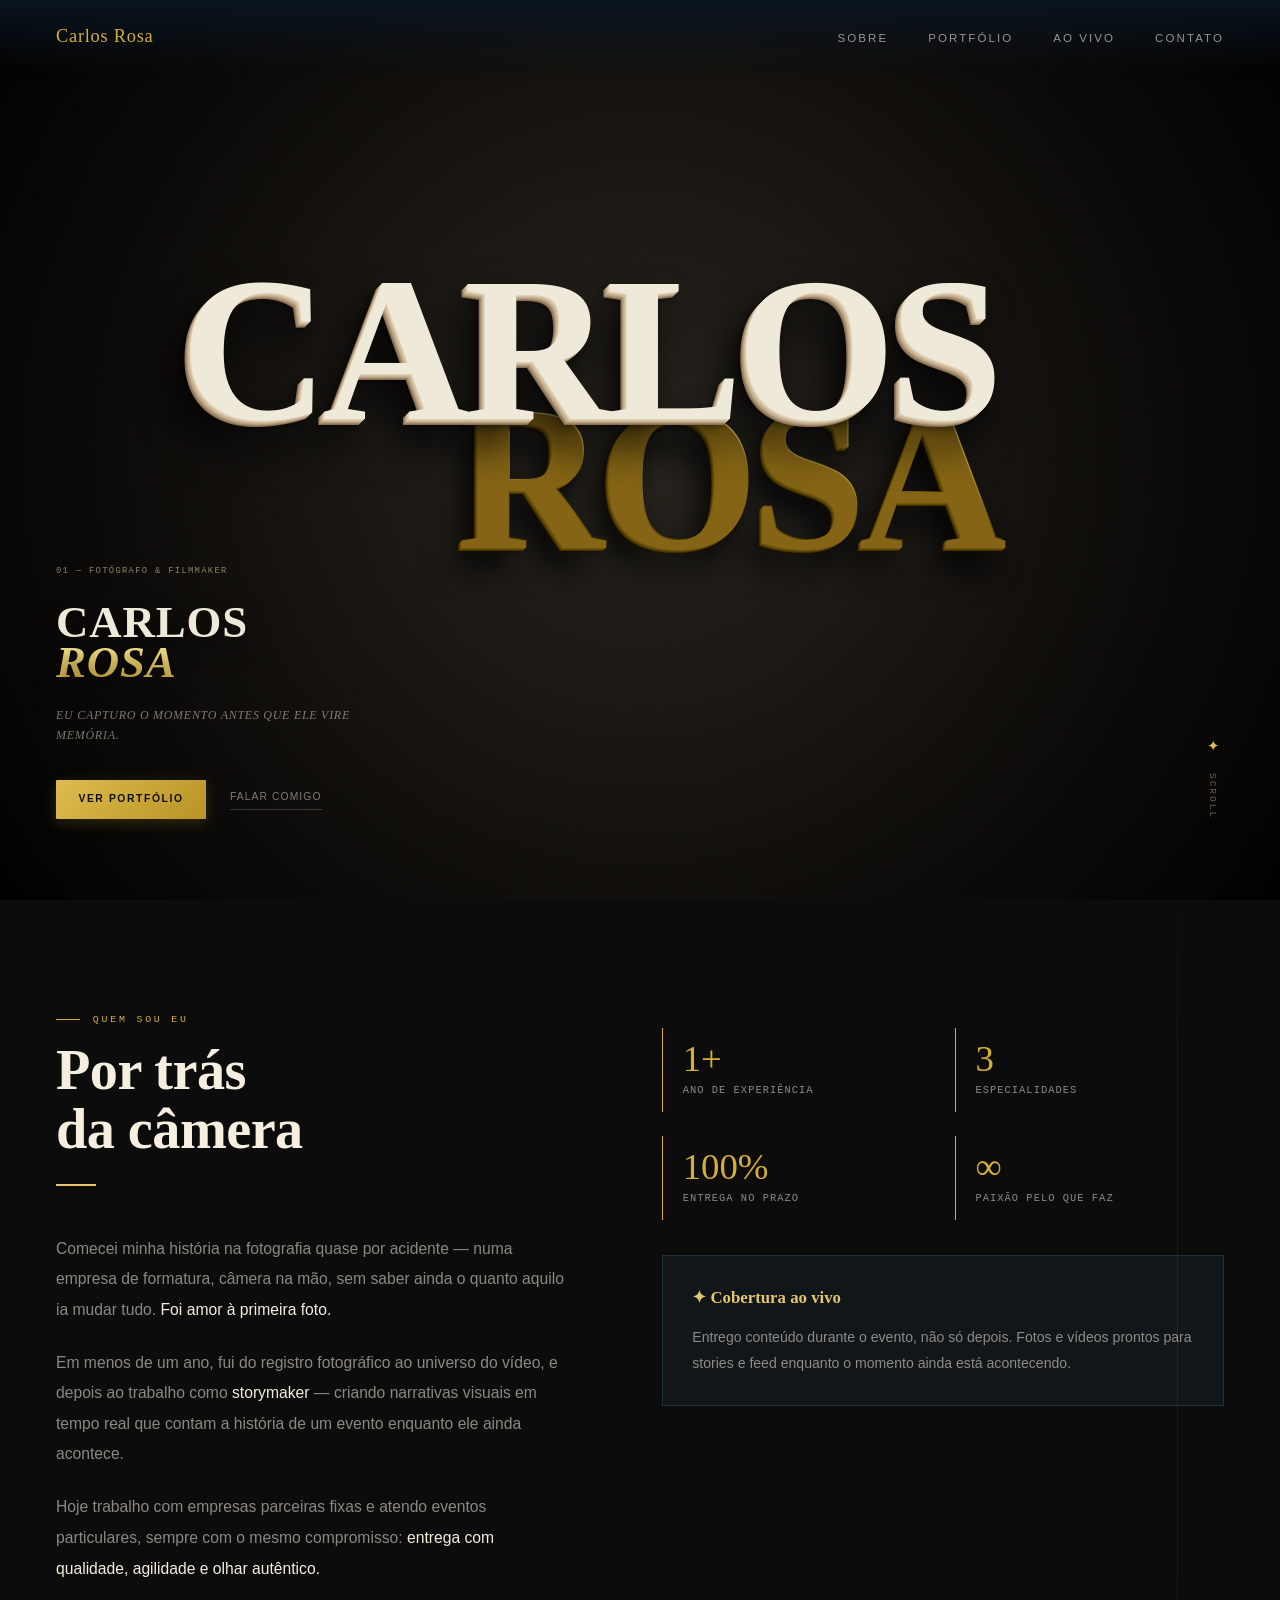
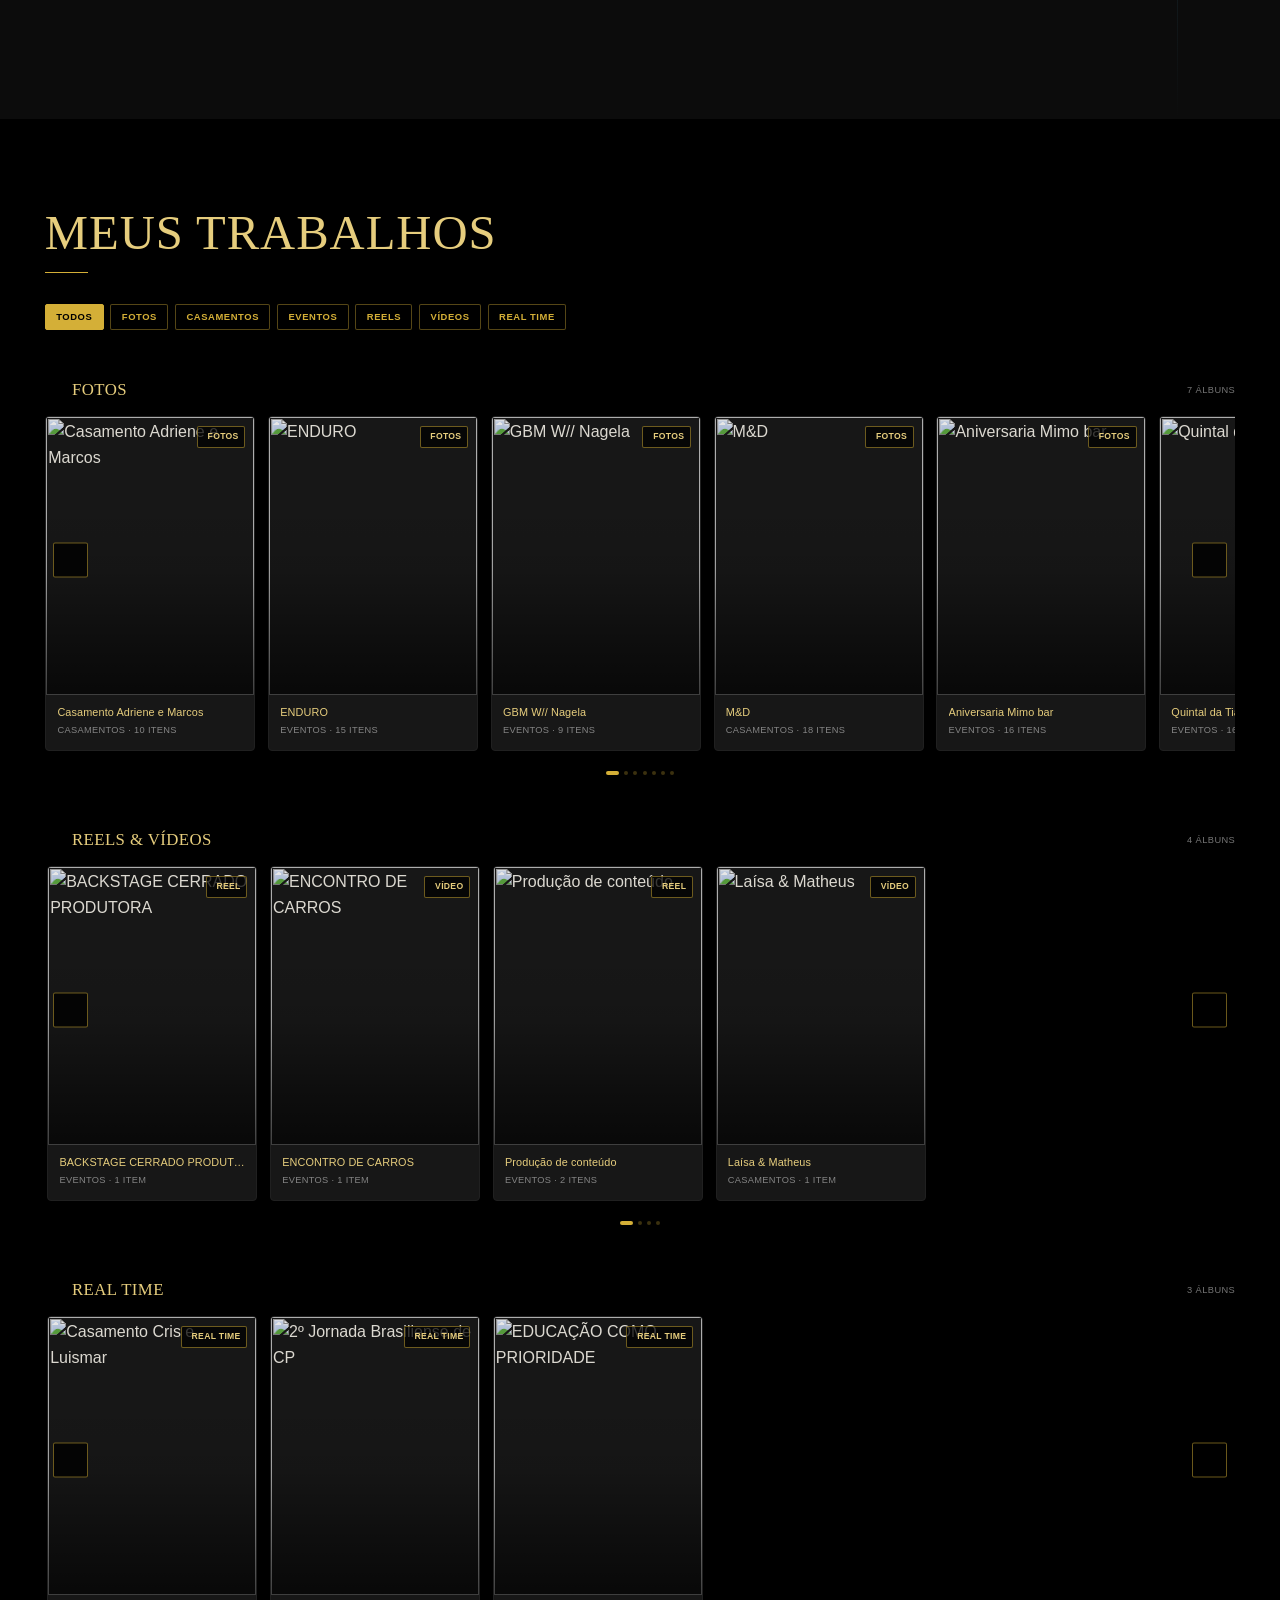
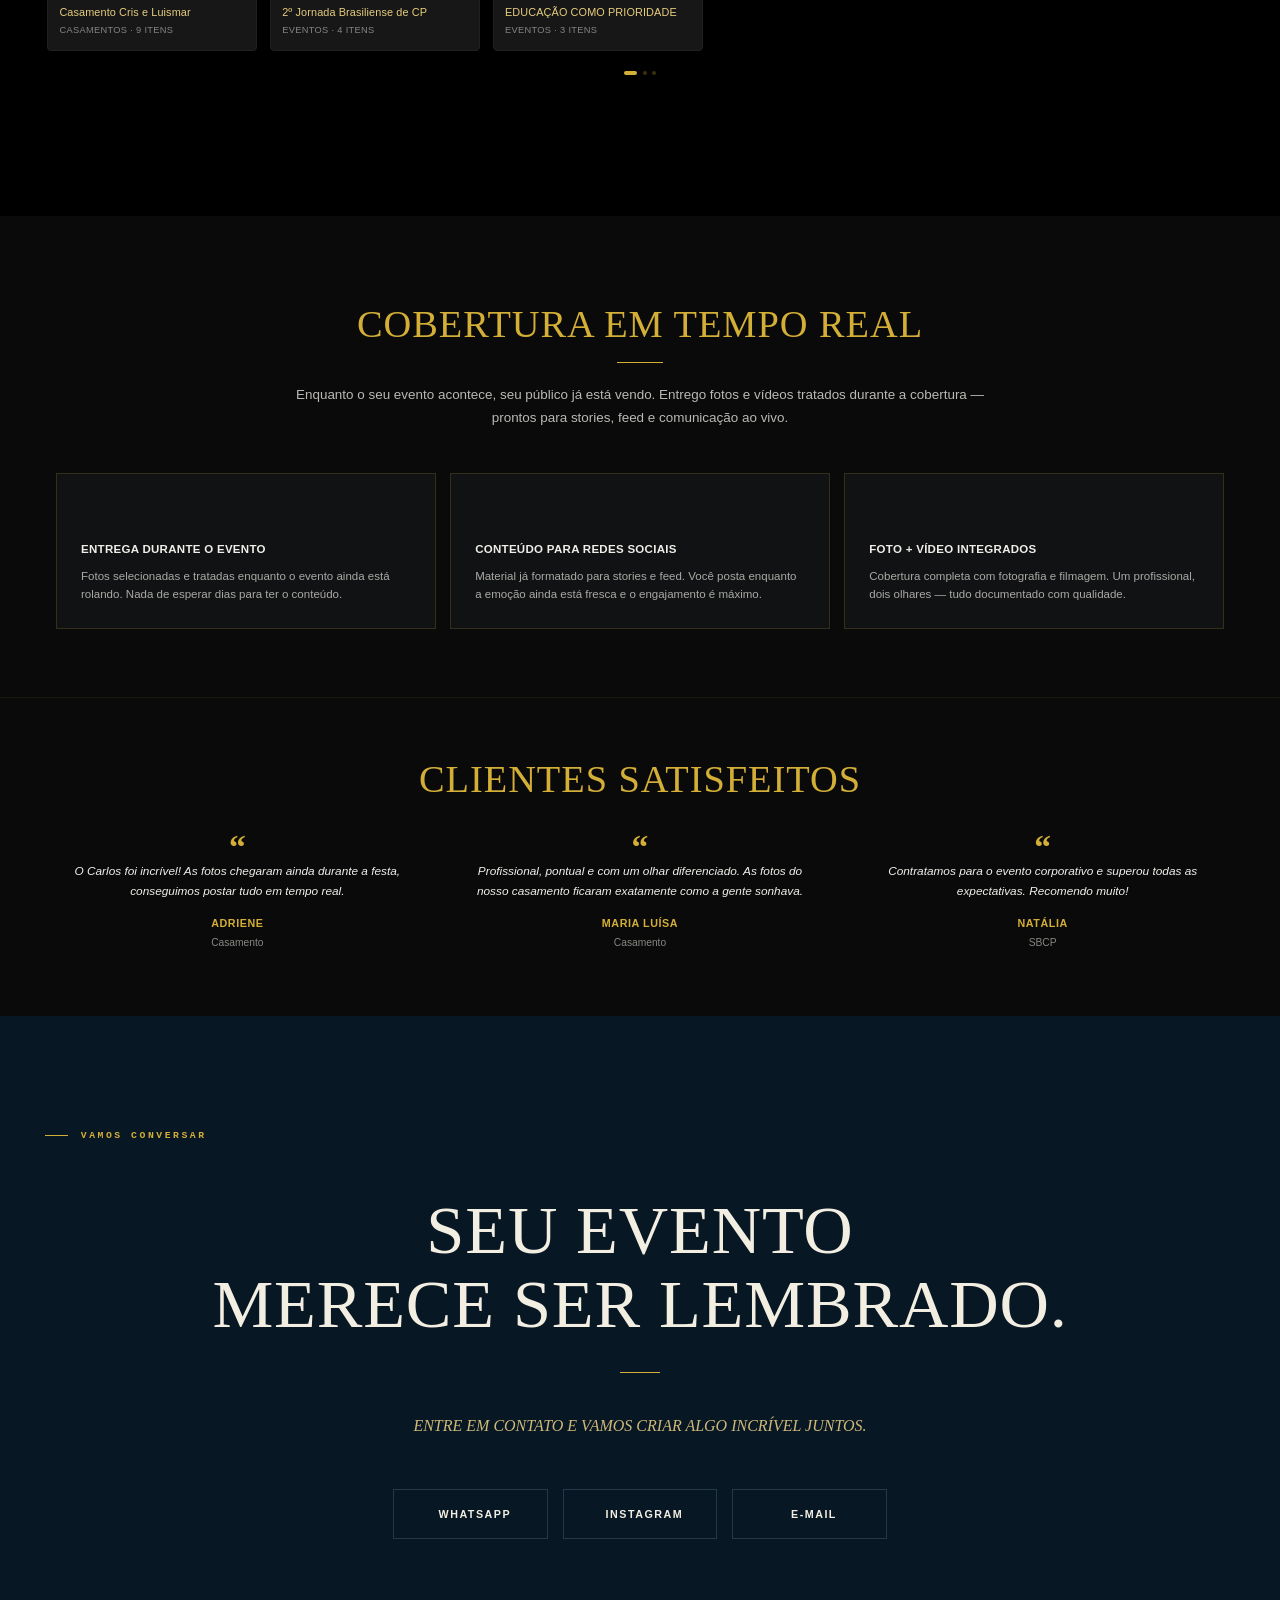
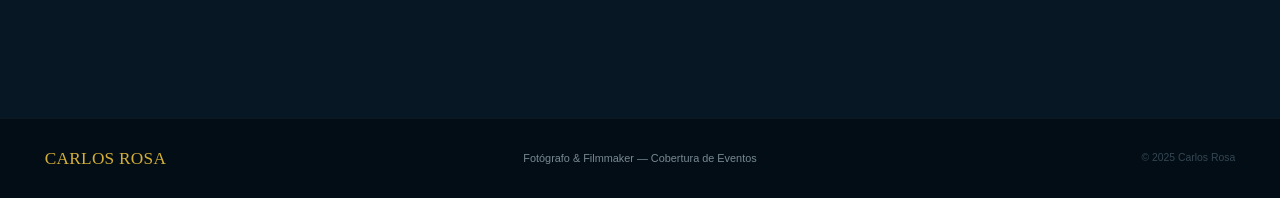
==== commit 0b50a359: "feat: enhance album card rendering and filtering functionality - Added hydration for Lucide icons in" ====
--- a/frontend/public/index.html
+++ b/frontend/public/index.html
@@ -98,36 +98,29 @@
   </section>
 
   <section id="trabalhos">
-    <div class="s-label reveal visible">Portfólio</div>
     <h2 class="s-title reveal visible">Meus trabalhos</h2>
     <div class="s-divider reveal visible"></div>
 
-    <div class="port-filters reveal visible">
-      <div class="filter-group" id="filter-categoria">
-        <span class="filter-group-label">Categoria</span>
-        <button class="filter-btn active" data-filter-cat="todos">Todos</button>
-        <button class="filter-btn" data-filter-cat="casamentos">Casamentos</button>
-        <button class="filter-btn" data-filter-cat="eventos">Eventos</button>
-      </div>
-      <div class="filter-group" id="filter-tipo">
-        <span class="filter-group-label">Tipo</span>
-        <button class="filter-btn active" data-filter-tipo="todos">Todos</button>
-        <button class="filter-btn" data-filter-tipo="fotos">Fotos</button>
-        <button class="filter-btn" data-filter-tipo="reels">Reels</button>
-        <button class="filter-btn" data-filter-tipo="realtime">Realtime</button>
-      </div>
+    <div id="portfolio-filter-bar" class="port-filters reveal visible" role="toolbar" aria-label="Filtros do portfólio">
+      <button class="filter-btn active" type="button" data-portfolio-filter="todos" aria-pressed="true">Todos</button>
+      <button class="filter-btn" type="button" data-portfolio-filter="fotos" aria-pressed="false">Fotos</button>
+      <button class="filter-btn" type="button" data-portfolio-filter="casamentos" aria-pressed="false">Casamentos</button>
+      <button class="filter-btn" type="button" data-portfolio-filter="eventos" aria-pressed="false">Eventos</button>
+      <button class="filter-btn" type="button" data-portfolio-filter="reels" aria-pressed="false">Reels</button>
+      <button class="filter-btn" type="button" data-portfolio-filter="video" aria-pressed="false">Vídeos</button>
+      <button class="filter-btn" type="button" data-portfolio-filter="realtime" aria-pressed="false">Real Time</button>
     </div>
     <div class="port-empty-msg" id="port-empty-msg">Nenhum álbum encontrado para esse filtro.</div>
 
     <div class="port-section reveal visible" id="port-fotos">
       <div class="port-section-header">
-        <span class="port-section-icon">📷</span>
+        <span class="port-section-icon" aria-hidden="true"><i data-lucide="images"></i></span>
         <span class="port-section-title">Fotos</span>
         <span class="port-section-count" id="count-fotos">7 álbuns</span>
       </div>
       <div class="albums-wrapper">
-        <button class="carousel-btn prev" onclick="scrollCarouselById('car-fotos',-1)">←</button>
-        <div class="albums-carousel" id="car-fotos">
+        <button class="carousel-btn prev" type="button" aria-label="Álbuns de fotos anteriores" onclick="scrollCarouselById('car-fotos',-1)"><i data-lucide="chevron-left" aria-hidden="true"></i></button>
+        <div class="albums-carousel" id="car-fotos" role="region" aria-label="Carrossel de fotos" tabindex="0">
           <div class="album-card reveal visible" data-cat="casamentos">
             <div class="cover">
               <img src="https://drive.google.com/thumbnail?id=1Jc9SqKGNQ5qtxMv6Fc_HVQU8eThPb22C&amp;sz=w1200"
@@ -227,7 +220,7 @@
             </div>
           </div>
         </div>
-        <button class="carousel-btn next" onclick="scrollCarouselById('car-fotos',1)">→</button>
+        <button class="carousel-btn next" type="button" aria-label="Próximos álbuns de fotos" onclick="scrollCarouselById('car-fotos',1)"><i data-lucide="chevron-right" aria-hidden="true"></i></button>
       </div>
       <div class="carousel-dots" id="dots-fotos">
         <div class="carousel-dot active" data-car="car-fotos" data-i="0"
@@ -249,13 +242,13 @@
 
     <div class="port-section reveal visible" id="port-reels">
       <div class="port-section-header">
-        <span class="port-section-icon">🎬</span>
+        <span class="port-section-icon" aria-hidden="true"><i data-lucide="clapperboard"></i></span>
         <span class="port-section-title">Reels &amp; Vídeos</span>
         <span class="port-section-count" id="count-reels">4 álbuns</span>
       </div>
       <div class="albums-wrapper">
-        <button class="carousel-btn prev" onclick="scrollCarouselById('car-reels',-1)">←</button>
-        <div class="albums-carousel" id="car-reels">
+        <button class="carousel-btn prev" type="button" aria-label="Álbuns de reels e vídeos anteriores" onclick="scrollCarouselById('car-reels',-1)"><i data-lucide="chevron-left" aria-hidden="true"></i></button>
+        <div class="albums-carousel" id="car-reels" role="region" aria-label="Carrossel de reels e vídeos" tabindex="0">
           <div class="album-card reveal visible" data-cat="eventos">
             <div class="cover">
               <img src="https://drive.google.com/thumbnail?id=1bf9EtzUcv9dQm2quSI3yljkFKQLZYVzK&amp;sz=w1200"
@@ -313,7 +306,7 @@
             </div>
           </div>
         </div>
-        <button class="carousel-btn next" onclick="scrollCarouselById('car-reels',1)">→</button>
+        <button class="carousel-btn next" type="button" aria-label="Próximos álbuns de reels e vídeos" onclick="scrollCarouselById('car-reels',1)"><i data-lucide="chevron-right" aria-hidden="true"></i></button>
       </div>
       <div class="carousel-dots" id="dots-reels">
         <div class="carousel-dot active" data-car="car-reels" data-i="0"
@@ -329,13 +322,13 @@
 
     <div class="port-section reveal visible" id="port-realtime">
       <div class="port-section-header">
-        <span class="port-section-icon">📡</span>
-        <span class="port-section-title">Realtime</span>
+        <span class="port-section-icon" aria-hidden="true"><i data-lucide="radio"></i></span>
+        <span class="port-section-title">Real Time</span>
         <span class="port-section-count" id="count-realtime">3 álbuns</span>
       </div>
       <div class="albums-wrapper">
-        <button class="carousel-btn prev" onclick="scrollCarouselById('car-realtime',-1)">←</button>
-        <div class="albums-carousel" id="car-realtime">
+        <button class="carousel-btn prev" type="button" aria-label="Álbuns em tempo real anteriores" onclick="scrollCarouselById('car-realtime',-1)"><i data-lucide="chevron-left" aria-hidden="true"></i></button>
+        <div class="albums-carousel" id="car-realtime" role="region" aria-label="Carrossel de álbuns em tempo real" tabindex="0">
           <div class="album-card reveal visible" data-cat="casamentos">
             <div class="cover">
               <img src="https://drive.google.com/thumbnail?id=1SmxY5wK5YZ6ov2zV61wAkWKTqctXqF5o&amp;sz=w1200"
@@ -379,7 +372,7 @@
             </div>
           </div>
         </div>
-        <button class="carousel-btn next" onclick="scrollCarouselById('car-realtime',1)">→</button>
+        <button class="carousel-btn next" type="button" aria-label="Próximos álbuns em tempo real" onclick="scrollCarouselById('car-realtime',1)"><i data-lucide="chevron-right" aria-hidden="true"></i></button>
       </div>
       <div class="carousel-dots" id="dots-realtime">
         <div class="carousel-dot active" data-car="car-realtime" data-i="0"
@@ -483,28 +476,24 @@
   </div>
 
   <section id="ao-vivo">
-    <div class="s-label reveal visible">Diferencial</div>
-    <h2 class="s-title reveal visible">Cobertura em tempo real</h2>
-    <div class="s-divider reveal visible"></div>
-    <p class="reveal visible"
-      style="max-width:40rem;margin:0 auto;color:var(--cream-dim);font-size:.98rem;line-height:1.9">Enquanto o seu
-      evento acontece, seu público já está vendo. Entrego fotos e vídeos tratados durante a cobertura — prontos para
-      stories, feed e comunicação ao vivo.</p>
+    <h2 class="coverage-title reveal visible">Cobertura em tempo real</h2>
+    <div class="coverage-divider reveal visible"></div>
+    <p class="coverage-intro reveal visible">Enquanto o seu evento acontece, seu público já está vendo. Entrego fotos e vídeos tratados durante a cobertura — prontos para stories, feed e comunicação ao vivo.</p>
     <div class="ao-vivo-grid">
       <div class="av-card reveal visible">
-        <div class="av-icon">⏱️</div>
+        <div class="av-icon" aria-hidden="true"><i data-lucide="timer"></i></div>
         <h3>Entrega durante o evento</h3>
         <p>Fotos selecionadas e tratadas enquanto o evento ainda está rolando. Nada de esperar dias para ter o conteúdo.
         </p>
       </div>
       <div class="av-card reveal visible">
-        <div class="av-icon">📱</div>
+        <div class="av-icon" aria-hidden="true"><i data-lucide="smartphone"></i><i data-lucide="share-2"></i></div>
         <h3>Conteúdo para redes sociais</h3>
         <p>Material já formatado para stories e feed. Você posta enquanto a emoção ainda está fresca e o engajamento é
           máximo.</p>
       </div>
       <div class="av-card reveal visible">
-        <div class="av-icon">🎬</div>
+        <div class="av-icon" aria-hidden="true"><i data-lucide="camera"></i><i data-lucide="video"></i></div>
         <h3>Foto + Vídeo integrados</h3>
         <p>Cobertura completa com fotografia e filmagem. Um profissional, dois olhares — tudo documentado com qualidade.
         </p>
@@ -513,25 +502,20 @@
   </section>
 
   <section id="depoimentos">
-    <div class="s-label reveal visible">O que dizem</div>
-    <h2 class="s-title reveal visible">Clientes satisfeitos</h2>
-    <div class="s-divider reveal visible"></div>
+    <h2 class="coverage-title reveal visible">Clientes satisfeitos</h2>
     <div class="dep-grid" id="dep-grid">
       <div class="dep reveal visible">
-        <div class="dep-txt">"O Carlos foi incrível! As fotos chegaram ainda durante a festa, conseguimos postar tudo em
-          tempo real."</div>
+        <div class="dep-txt">O Carlos foi incrível! As fotos chegaram ainda durante a festa, conseguimos postar tudo em tempo real.</div>
         <div class="dep-autor">Adriene</div>
         <div class="dep-ev">Casamento </div>
       </div>
       <div class="dep reveal visible">
-        <div class="dep-txt">"Profissional, pontual e com um olhar diferenciado. As fotos do nosso casamento ficaram
-          exatamente como a gente sonhava."</div>
+        <div class="dep-txt">Profissional, pontual e com um olhar diferenciado. As fotos do nosso casamento ficaram exatamente como a gente sonhava.</div>
         <div class="dep-autor">Maria Luísa </div>
         <div class="dep-ev">Casamento </div>
       </div>
       <div class="dep reveal visible">
-        <div class="dep-txt">"Contratamos para o evento corporativo e superou todas as expectativas. Recomendo muito!"
-        </div>
+        <div class="dep-txt">Contratamos para o evento corporativo e superou todas as expectativas. Recomendo muito!</div>
         <div class="dep-autor">Natália </div>
         <div class="dep-ev">SBCP</div>
       </div>
@@ -540,13 +524,15 @@
 
   <section id="contato">
     <div class="s-label reveal visible">Vamos conversar</div>
-    <h2 class="s-title reveal visible">Seu evento<br>merece ser lembrado.</h2>
-    <div class="s-divider reveal visible"></div>
-    <p class="contato-sub reveal visible">Entre em contato e vamos criar algo incrível juntos.</p>
-    <div class="contato-links reveal visible">
-      <a id="link-whatsapp" href="https://wa.me/5561920011100" class="c-link" target="_blank">📱 WhatsApp</a>
-      <a id="link-instagram" href="https://instagram.com/carloshraa" class="c-link" target="_blank">📷 Instagram</a>
-      <a id="link-email" href="mailto:Carlosmov.contato@gmail.com" class="c-link">✉️ E-mail</a>
+    <div class="contact-content">
+      <h2 class="s-title reveal visible">Seu evento<br>merece ser lembrado.</h2>
+      <div class="s-divider reveal visible"></div>
+      <p class="contato-sub reveal visible">Entre em contato e vamos criar algo incrível juntos.</p>
+      <div class="contato-links reveal visible">
+        <a id="link-whatsapp" href="https://wa.me/5561920011100" class="c-link" target="_blank" rel="noreferrer"><i data-lucide="message-circle" aria-hidden="true"></i><span>WhatsApp</span></a>
+        <a id="link-instagram" href="https://instagram.com/carloshraa" class="c-link" target="_blank" rel="noreferrer"><i data-lucide="camera" aria-hidden="true"></i><span>Instagram</span></a>
+        <a id="link-email" href="mailto:Carlosmov.contato@gmail.com" class="c-link"><i data-lucide="mail" aria-hidden="true"></i><span>E-mail</span></a>
+      </div>
     </div>
   </section>
 
@@ -2617,6 +2603,7 @@
     </div>
   </div>
 
+  <script src="https://unpkg.com/lucide@latest" defer></script>
   <script src="./main.js" defer></script>
 
 
--- a/frontend/public/style.css
+++ b/frontend/public/style.css
@@ -483,40 +483,35 @@
 
 /* TRABALHOS / ÁLBUNS */
 #trabalhos {
-  background: var(--ink);
-  padding: 7rem 3.5rem
-}
-
-.cat-tabs {
-  display: flex;
-  gap: 0;
-  margin-bottom: 3rem;
-  border-bottom: 1px solid rgba(232, 220, 200, 0.08);
-  flex-wrap: wrap
-}
-
-.tab-btn {
-  background: none;
-  border: none;
-  color: var(--muted);
-  font-family: var(--sans);
-  font-size: .7rem;
-  letter-spacing: .18em;
+  background: #000;
+  color: #f4f0e6;
+  padding: clamp(4.2rem, 7vw, 6.5rem) clamp(1.25rem, 3.5vw, 3.5rem) clamp(4.75rem, 7vw, 6.5rem);
+  scroll-margin-top: 5rem
+}
+
+#trabalhos .s-label {
+  display: none
+}
+
+#trabalhos .s-title {
+  margin-bottom: .8rem;
+  color: #e6cd7d;
+  font-size: clamp(2rem, 3.8vw, 3.45rem);
+  font-weight: 500;
+  letter-spacing: .02em;
   text-transform: uppercase;
-  padding: .9rem 1.8rem;
-  cursor: pointer;
-  border-bottom: 2px solid transparent;
-  margin-bottom: -1px;
-  transition: all .3s
-}
-
-.tab-btn:hover {
-  color: var(--cream)
-}
-
-.tab-btn.active {
-  color: var(--blue);
-  border-bottom-color: var(--blue)
+}
+
+#trabalhos .s-divider {
+  width: 2.7rem;
+  height: 1px;
+  margin-bottom: 1.8rem;
+  background: #d4af37
+}
+
+#trabalhos :focus-visible {
+  outline: 1px solid #e6cd7d;
+  outline-offset: 4px
 }
 
 /* Carrossel de álbuns */
@@ -526,13 +521,15 @@
 
 .albums-carousel {
   display: flex;
-  gap: 1.2rem;
+  gap: .8rem;
   overflow-x: auto;
   scroll-snap-type: x mandatory;
+  scroll-behavior: smooth;
   scrollbar-width: none;
   -ms-overflow-style: none;
-  padding-bottom: .5rem;
+  padding: 0 .15rem .45rem;
   cursor: grab;
+  touch-action: pan-y;
   user-select: none
 }
 
@@ -548,15 +545,18 @@
   position: relative;
   cursor: pointer;
   overflow: hidden;
-  background: var(--mid);
-  flex: 0 0 clamp(260px, 38vw, 480px);
+  border: 1px solid #202020;
+  border-radius: 4px;
+  background: #171717;
+  flex: 0 0 clamp(210px, 16vw, 260px);
   scroll-snap-align: start;
-  transition: transform .5s var(--ease), box-shadow .5s var(--ease)
+  transition: transform .25s var(--ease), border-color .25s, background .25s
 }
 
 .album-card:hover {
-  transform: translateY(-6px);
-  box-shadow: 0 24px 48px -20px rgba(0, 0, 0, .6)
+  border-color: rgba(212, 175, 55, .58);
+  background: #1b1b1b;
+  transform: translateY(-3px)
 }
 
 .album-card .cover {
@@ -570,7 +570,7 @@
   content: '';
   position: absolute;
   inset: 0;
-  background: linear-gradient(to top, rgba(10, 21, 32, .55) 0%, transparent 45%);
+  background: linear-gradient(to top, rgba(0, 0, 0, .64) 0%, rgba(0, 0, 0, .08) 46%, transparent 70%);
   pointer-events: none
 }
 
@@ -580,64 +580,85 @@
   object-fit: cover;
   transition: transform .7s var(--ease), filter .5s;
   display: block;
-  filter: saturate(.92)
+  filter: brightness(.9) saturate(.9)
 }
 
 .album-card:hover .cover img {
-  transform: scale(1.07);
-  filter: saturate(1.05)
+  transform: scale(1.035);
+  filter: brightness(1.04) saturate(1)
 }
 
 .album-card .cover-placeholder {
   width: 100%;
   height: 100%;
-  background: linear-gradient(135deg, #162c3e, #0d1f2d);
+  padding: 1rem;
+  background: #151515;
   display: flex;
   flex-direction: column;
   align-items: center;
   justify-content: center;
   gap: .5rem;
-  color: rgba(74, 155, 190, 0.3);
+  color: #d4af37;
   font-size: .7rem;
   letter-spacing: .1em;
   text-transform: uppercase
 }
 
-.album-card .cover-placeholder span {
-  font-size: 2.5rem
+.album-card .cover-placeholder svg {
+  width: 2.1rem;
+  height: 2.1rem;
+  stroke-width: 1.25
 }
 
 .album-info {
-  padding: .8rem 1rem .9rem
+  padding: .65rem .7rem .72rem
 }
 
 .album-titulo {
   font-family: var(--sans);
-  font-size: .82rem;
+  overflow: hidden;
+  color: #e6cd7d;
+  font-size: .68rem;
   font-weight: 500;
-  margin-bottom: .2rem;
-  color: var(--cream)
+  letter-spacing: .01em;
+  line-height: 1.35;
+  margin-bottom: .22rem;
+  text-overflow: ellipsis;
+  white-space: nowrap
 }
 
 .album-meta {
-  font-family: var(--mono);
+  color: #858585;
+  font-family: var(--sans);
   font-size: .58rem;
-  letter-spacing: .1em;
+  letter-spacing: .035em;
   text-transform: uppercase;
-  color: var(--muted)
+  white-space: nowrap
 }
 
 .album-count {
+  display: inline-flex;
+  align-items: center;
+  gap: .25rem;
   position: absolute;
-  top: .8rem;
-  right: .8rem;
-  background: rgba(13, 31, 45, 0.85);
-  border: 1px solid rgba(74, 155, 190, 0.3);
-  color: var(--blue-light);
-  font-family: var(--mono);
-  font-size: .58rem;
-  letter-spacing: .1em;
-  padding: .25rem .5rem
+  top: .55rem;
+  right: .55rem;
+  border: 1px solid rgba(212, 175, 55, .5);
+  border-radius: 2px;
+  background: rgba(0, 0, 0, .74);
+  color: #e6cd7d;
+  font-family: var(--sans);
+  font-size: .54rem;
+  font-weight: 600;
+  letter-spacing: .035em;
+  padding: .2rem .36rem;
+  text-transform: uppercase
+}
+
+.album-count svg {
+  width: .68rem;
+  height: .68rem;
+  stroke-width: 1.7
 }
 
 .album-play {
@@ -648,7 +669,7 @@
   justify-content: center;
   opacity: 0;
   transition: opacity .3s;
-  background: rgba(10, 21, 32, 0.35)
+  background: rgba(0, 0, 0, 0.24)
 }
 
 .album-card:hover .album-play {
@@ -656,68 +677,75 @@
 }
 
 .album-play svg {
-  width: 3rem;
-  height: 3rem;
-  fill: none;
-  stroke: var(--cream);
-  stroke-width: 1.5
+  width: 2.2rem;
+  height: 2.2rem;
+  fill: rgba(0, 0, 0, .5);
+  stroke: #e6cd7d;
+  stroke-width: 1.4
 }
 
 /* Setas do carrossel */
 .carousel-btn {
   position: absolute;
-  top: 40%;
+  top: 42%;
   transform: translateY(-50%);
-  background: rgba(13, 31, 45, 0.9);
-  border: 1px solid rgba(74, 155, 190, 0.3);
-  color: var(--cream);
-  width: 2.8rem;
-  height: 2.8rem;
+  border: 1px solid rgba(212, 175, 55, .5);
+  border-radius: 2px;
+  background: rgba(0, 0, 0, .78);
+  color: #e6cd7d;
+  width: 2.2rem;
+  height: 2.2rem;
   display: flex;
   align-items: center;
   justify-content: center;
   cursor: pointer;
   z-index: 10;
-  transition: all .3s var(--ease);
-  font-size: 1rem;
-  backdrop-filter: blur(6px)
+  transition: color .2s, border-color .2s, background .2s, transform .2s var(--ease)
 }
 
 .carousel-btn:hover {
-  background: var(--blue);
-  border-color: var(--blue);
-  color: var(--ink);
-  transform: translateY(-50%) scale(1.08)
+  border-color: #d4af37;
+  background: #d4af37;
+  color: #000;
+  transform: translateY(-50%) scale(1.04)
+}
+
+.carousel-btn svg {
+  width: 1rem;
+  height: 1rem;
+  stroke-width: 1.9
 }
 
 .carousel-btn.prev {
-  left: -1rem
+  left: .5rem
 }
 
 .carousel-btn.next {
-  right: -1rem
+  right: .5rem
 }
 
 .carousel-dots {
   display: flex;
-  gap: .5rem;
+  gap: .32rem;
   justify-content: center;
-  margin-top: 1.5rem
+  margin-top: .8rem
 }
 
 .carousel-dot {
-  width: 6px;
-  height: 6px;
+  width: 4px;
+  height: 4px;
+  border: 0;
   border-radius: 50%;
-  background: rgba(74, 155, 190, 0.25);
+  background: rgba(212, 175, 55, .28);
   cursor: pointer;
-  transition: all .3s
+  padding: 0;
+  transition: all .25s
 }
 
 .carousel-dot.active {
-  background: var(--blue);
-  width: 20px;
-  border-radius: 3px
+  width: 13px;
+  border-radius: 2px;
+  background: #d4af37
 }
 
 /* MODAL DE ÁLBUM */
@@ -856,84 +884,88 @@
 
 /* PORTFÓLIO 3 CARROSSÉIS */
 .port-section {
-  margin-bottom: 4rem
+  margin-bottom: 3.25rem
 }
 
 .port-section-header {
   display: flex;
   align-items: center;
-  gap: 1rem;
-  margin-bottom: 1.5rem
+  gap: .55rem;
+  margin-bottom: .8rem
 }
 
 .port-section-icon {
-  font-size: 1.3rem
+  display: grid;
+  width: 1.15rem;
+  height: 1.15rem;
+  place-items: center;
+  color: #d4af37
+}
+
+.port-section-icon svg {
+  width: 1.05rem;
+  height: 1.05rem;
+  stroke-width: 1.5
 }
 
 .port-section-title {
   font-family: var(--serif);
-  font-size: 1.3rem;
-  color: var(--cream)
+  color: #e6cd7d;
+  font-size: 1.05rem;
+  font-weight: 500;
+  letter-spacing: .025em;
+  text-transform: uppercase
 }
 
 .port-section-count {
-  font-family: var(--mono);
-  font-size: .6rem;
-  letter-spacing: .1em;
-  color: var(--muted);
+  color: #757575;
+  font-family: var(--sans);
+  font-size: .58rem;
+  letter-spacing: .045em;
   margin-left: auto;
-  padding: .2rem .6rem;
-  border: 1px solid rgba(74, 155, 190, 0.2);
-  color: var(--blue)
+  text-transform: uppercase
 }
 
 .port-filters {
   display: flex;
-  flex-wrap: wrap;
-  gap: .9rem 1.6rem;
-  margin-bottom: 2.8rem
-}
-
-.filter-group {
-  display: flex;
-  flex-wrap: wrap;
-  align-items: center;
-  gap: .5rem
-}
-
-.filter-group-label {
-  font-family: var(--mono);
-  font-size: .6rem;
-  letter-spacing: .14em;
+  align-items: center;
+  flex-wrap: nowrap;
+  gap: .42rem;
+  overflow-x: auto;
+  margin-bottom: 2.35rem;
+  padding: .08rem 0 .58rem;
+  scrollbar-width: none
+}
+
+.port-filters::-webkit-scrollbar {
+  display: none
+}
+
+.filter-btn {
+  flex: 0 0 auto;
+  border: 1px solid rgba(212, 175, 55, .4);
+  border-radius: 2px;
+  background: #000;
+  color: #d4af37;
+  cursor: pointer;
+  font-family: var(--sans);
+  font-size: .59rem;
+  font-weight: 600;
+  letter-spacing: .06em;
+  padding: .42rem .65rem;
   text-transform: uppercase;
-  color: var(--muted);
-  margin-right: .2rem
-}
-
-.filter-btn {
-  font-family: var(--mono);
-  font-size: .65rem;
-  letter-spacing: .08em;
-  text-transform: uppercase;
-  color: var(--cream-dim);
-  background: transparent;
-  border: 1px solid rgba(232, 220, 200, 0.2);
-  padding: .45rem 1rem;
-  cursor: pointer;
-  transition: all .25s ease;
-  border-radius: 2px
+  transition: color .2s, background .2s, border-color .2s
 }
 
 .filter-btn:hover {
-  border-color: var(--blue);
-  color: var(--cream)
+  border-color: #e6cd7d;
+  color: #f1dfa1
 }
 
 .filter-btn.active {
-  background: var(--blue);
-  border-color: var(--blue);
-  color: var(--ink);
-  font-weight: 500
+  border-color: #d4af37;
+  background: #d4af37;
+  color: #000
 }
 
 .port-section.filtered-empty {
@@ -1077,195 +1109,308 @@
   padding-bottom: .5rem
 }
 
-/* AO VIVO */
+/* COBERTURA EM TEMPO REAL */
+#ao-vivo,
+#depoimentos {
+  background: #0a0a0a;
+  color: #f4f0e6;
+  scroll-margin-top: 4.75rem;
+  text-align: center
+}
+
 #ao-vivo {
-  background: var(--deep);
-  text-align: center
-}
-
-#ao-vivo .s-label,
-#ao-vivo .s-divider {
-  margin-left: auto;
-  margin-right: auto
+  padding-top: 5.5rem;
+  padding-bottom: 4.25rem
+}
+
+#depoimentos {
+  padding-top: 3.8rem;
+  padding-bottom: 4rem;
+  border-top: 1px solid rgba(212, 175, 55, 0.08)
+}
+
+.coverage-title {
+  color: #d4af37;
+  font-family: var(--serif);
+  font-size: clamp(1.8rem, 3vw, 2.6rem);
+  font-weight: 500;
+  letter-spacing: .025em;
+  line-height: 1.08;
+  text-transform: uppercase
+}
+
+.coverage-divider {
+  width: 2.9rem;
+  height: 1px;
+  margin: 1rem auto 1.25rem;
+  background: #d4af37
+}
+
+.coverage-intro {
+  max-width: 43rem;
+  margin: 0 auto;
+  color: #bab9b5;
+  font-size: .84rem;
+  line-height: 1.75
 }
 
 .ao-vivo-grid {
   display: grid;
-  grid-template-columns: repeat(3, 1fr);
-  gap: 1.8rem;
-  margin-top: 4rem;
+  grid-template-columns: repeat(3, minmax(0, 1fr));
+  gap: .9rem;
+  margin-top: 2.7rem;
   text-align: left
 }
 
 .av-card {
-  border: 1px solid rgba(74, 155, 190, 0.12);
-  padding: 2rem;
-  transition: border-color .35s, background .35s, transform .35s var(--ease)
+  min-height: 156px;
+  padding: 1.5rem;
+  border: 1px solid rgba(212, 175, 55, 0.18);
+  background: #111214;
+  transition: border-color .25s, background .25s, transform .25s var(--ease)
 }
 
 .av-card:hover {
-  border-color: rgba(74, 155, 190, 0.4);
-  background: rgba(74, 155, 190, 0.04);
-  transform: translateY(-4px)
+  border-color: rgba(212, 175, 55, 0.58);
+  background: #151619;
+  transform: translateY(-3px)
 }
 
 .av-icon {
-  font-size: 1.6rem;
-  margin-bottom: 1.2rem;
-  display: inline-block;
-  transition: transform .4s var(--ease)
-}
-
-.av-card:hover .av-icon {
-  transform: scale(1.15) rotate(-4deg)
+  display: flex;
+  align-items: center;
+  gap: .38rem;
+  min-height: 29px;
+  margin-bottom: .85rem;
+  color: #d4af37
+}
+
+.av-icon svg {
+  width: 25px;
+  height: 25px;
+  stroke-width: 1.45
 }
 
 .av-card h3 {
-  font-family: var(--serif);
-  font-size: 1.05rem;
-  margin-bottom: .7rem
+  color: #f0eee8;
+  font-family: var(--sans);
+  font-size: .72rem;
+  font-weight: 600;
+  letter-spacing: .025em;
+  margin-bottom: .5rem;
+  text-transform: uppercase
 }
 
 .av-card p {
-  font-size: .86rem;
-  color: var(--cream-dim);
-  line-height: 1.85
+  color: #aaa9a5;
+  font-size: .72rem;
+  line-height: 1.6
 }
 
 /* DEPOIMENTOS */
-#depoimentos {
-  background: var(--ink)
-}
-
 .dep-grid {
   display: grid;
-  grid-template-columns: repeat(3, 1fr);
-  gap: 1.8rem;
-  margin-top: 3rem
+  grid-template-columns: repeat(3, minmax(0, 1fr));
+  gap: 2.5rem;
+  margin-top: 2.15rem
 }
 
 .dep {
-  border-left: 1.5px solid rgba(74, 155, 190, 0.3);
-  padding: 1.4rem;
-  background: rgba(255, 255, 255, 0.02);
-  transition: border-color .35s, background .35s, transform .35s var(--ease)
-}
-
-.dep:hover {
-  border-color: var(--blue-light);
-  background: rgba(74, 155, 190, .05);
-  transform: translateY(-3px)
+  padding: 0 .75rem;
+  background: transparent
 }
 
 .dep-txt {
+  color: #f1f0ec;
+  font-family: var(--sans);
+  font-size: .74rem;
+  font-style: italic;
+  line-height: 1.65;
+  margin-bottom: .85rem
+}
+
+.dep-txt::before {
+  content: '“';
+  display: block;
+  margin-bottom: .25rem;
+  color: #d4af37;
+  font-family: var(--serif);
+  font-size: 2.1rem;
+  font-style: normal;
+  font-weight: 600;
+  line-height: .7
+}
+
+.dep-autor {
+  color: #d4af37;
+  font-family: var(--sans);
+  font-size: .67rem;
+  font-weight: 600;
+  letter-spacing: .055em;
+  text-transform: uppercase
+}
+
+.dep-ev {
+  color: #888783;
+  font-size: .64rem;
+  margin-top: .23rem
+}
+
+/* CONTATO */
+#contato {
+  display: flex;
+  align-items: center;
+  justify-content: center;
+  min-height: clamp(35rem, 78vh, 45rem);
+  overflow: hidden;
+  padding: clamp(4.75rem, 9vh, 7rem) clamp(1.25rem, 3.5vw, 3.5rem);
+  background: #081724;
+  isolation: isolate;
+  text-align: center
+}
+
+#contato .s-label {
+  position: absolute;
+  top: clamp(4.25rem, 13vh, 7rem);
+  left: clamp(1.25rem, 3.5vw, 3.5rem);
+  z-index: 1;
+  margin: 0;
+  color: #d4af37;
+  font-size: .61rem;
+  font-weight: 600;
+  letter-spacing: .26em
+}
+
+#contato .s-label::before {
+  width: 1.45rem;
+  background: #d4af37
+}
+
+.contact-content {
+  display: flex;
+  width: min(100%, 70rem);
+  flex-direction: column;
+  align-items: center;
+  justify-content: center
+}
+
+#contato .s-title {
+  max-width: none;
+  margin: 0;
+  color: #f3eee2;
+  font-size: clamp(2.45rem, 5.35vw, 4.85rem);
+  font-weight: 500;
+  letter-spacing: .012em;
+  line-height: 1.08;
+  text-transform: uppercase;
+  white-space: nowrap
+}
+
+#contato .s-divider {
+  width: 2.45rem;
+  height: 1px;
+  margin: 1.85rem auto 2.55rem;
+  background: #d4af37
+}
+
+#contato .s-divider::after {
+  display: none
+}
+
+.contato-sub {
+  max-width: 37rem;
+  margin: 0;
   font-family: var(--serif);
   font-style: italic;
-  font-size: 1rem;
-  line-height: 1.85;
-  color: rgba(232, 220, 200, 0.82);
-  margin-bottom: 1.4rem
-}
-
-.dep-autor {
-  font-family: var(--mono);
-  font-size: .65rem;
-  letter-spacing: .1em;
-  text-transform: uppercase;
-  color: var(--blue-light)
-}
-
-.dep-ev {
-  font-size: .7rem;
-  color: var(--muted);
-  margin-top: .2rem
-}
-
-/* CONTATO */
-#contato {
-  background: linear-gradient(160deg, #0a1520 0%, #0d1f2d 100%);
-  text-align: center
-}
-
-#contato .s-label,
-#contato .s-divider {
-  margin-left: auto;
-  margin-right: auto
-}
-
-#contato .s-title {
-  font-size: clamp(2.4rem, 5vw, 4rem)
-}
-
-.contato-sub {
-  font-family: var(--serif);
-  font-style: italic;
-  color: var(--cream-dim);
-  font-size: 1.05rem;
-  margin-bottom: 3rem
+  color: #cfb979;
+  font-size: clamp(.82rem, 1.25vw, 1.05rem);
+  line-height: 1.55;
+  text-transform: uppercase
 }
 
 .contato-links {
   display: flex;
   justify-content: center;
-  gap: 1.2rem;
+  gap: .95rem;
   flex-wrap: wrap;
-  margin-top: 1rem
+  margin-top: 3.15rem
 }
 
 .c-link {
-  display: flex;
-  align-items: center;
-  gap: .6rem;
-  color: var(--cream);
+  display: inline-flex;
+  align-items: center;
+  justify-content: center;
+  min-width: 9.65rem;
+  min-height: 3.15rem;
+  gap: .55rem;
+  border: 1px solid rgba(117, 140, 154, .28);
+  background: transparent;
+  color: #f3eee2;
   text-decoration: none;
-  font-size: .75rem;
+  font-family: var(--sans);
+  font-size: .67rem;
+  font-weight: 600;
   letter-spacing: .14em;
   text-transform: uppercase;
-  padding: .9rem 1.6rem;
-  border: 1px solid rgba(232, 220, 200, 0.12);
-  transition: all .35s var(--ease)
+  transition: color .22s, border-color .22s, transform .22s var(--ease)
+}
+
+.c-link svg {
+  width: .9rem;
+  height: .9rem;
+  color: #c6d0d5;
+  stroke-width: 1.6
 }
 
 .c-link:hover {
-  border-color: var(--blue);
-  color: var(--blue-light);
-  background: rgba(74, 155, 190, 0.06);
-  transform: translateY(-3px)
+  border-color: #d4af37;
+  color: #d4af37;
+  transform: translateY(-2px)
+}
+
+.c-link:hover svg {
+  color: #d4af37
 }
 
 /* FOOTER */
 footer {
-  background: #070f18;
-  padding: 1.8rem 3.5rem;
-  display: flex;
-  justify-content: space-between;
-  align-items: center;
-  border-top: 1px solid rgba(255, 255, 255, 0.04)
+  display: grid;
+  grid-template-columns: 1fr auto 1fr;
+  align-items: center;
+  min-height: 5rem;
+  padding: 1.25rem clamp(1.25rem, 3.5vw, 3.5rem);
+  border-top: 1px solid rgba(129, 153, 168, .08);
+  background: #030d15
 }
 
 footer .logo {
   font-family: var(--serif);
-  color: var(--blue);
-  font-size: 1rem
+  color: #d4af37;
+  font-size: 1.08rem;
+  letter-spacing: .015em;
+  text-transform: uppercase
 }
 
 footer p {
-  font-size: .7rem;
-  color: var(--muted)
+  grid-column: 2;
+  color: #788994;
+  font-size: .68rem;
+  text-align: center
 }
 
 /* ACESSO OCULTO */
 #acesso-oculto {
+  justify-self: end;
   opacity: 1;
-  font-size: .7rem;
-  color: #333;
+  color: #344754;
+  font-size: .65rem;
   cursor: pointer;
   user-select: none;
-  transition: color .3s
+  transition: color .22s
 }
 
 #acesso-oculto:hover {
-  color: #555
+  color: #788994
 }
 
 #senha-box {
@@ -1525,9 +1670,49 @@
   }
 
   footer {
-    flex-direction: column;
-    gap: 1rem;
+    grid-template-columns: 1fr;
+    justify-items: center;
+    gap: .65rem;
+    min-height: 0;
+    padding: 1.45rem 1.25rem;
     text-align: center
+  }
+
+  footer p,
+  #acesso-oculto {
+    grid-column: auto;
+    justify-self: center
+  }
+
+  #contato {
+    min-height: 74svh;
+    padding-top: 8.5rem;
+    padding-bottom: 5rem
+  }
+
+  #contato .s-label {
+    top: 3rem;
+    left: 1.5rem
+  }
+
+  #contato .s-title {
+    font-size: clamp(2.2rem, 12.2vw, 3.3rem);
+    white-space: normal
+  }
+
+  #contato .s-divider {
+    margin: 1.5rem auto 2rem
+  }
+
+  .contato-links {
+    gap: .65rem;
+    margin-top: 2.3rem
+  }
+
+  .c-link {
+    min-width: 8.55rem;
+    min-height: 2.85rem;
+    font-size: .6rem
   }
 
   #painel-edicao {
